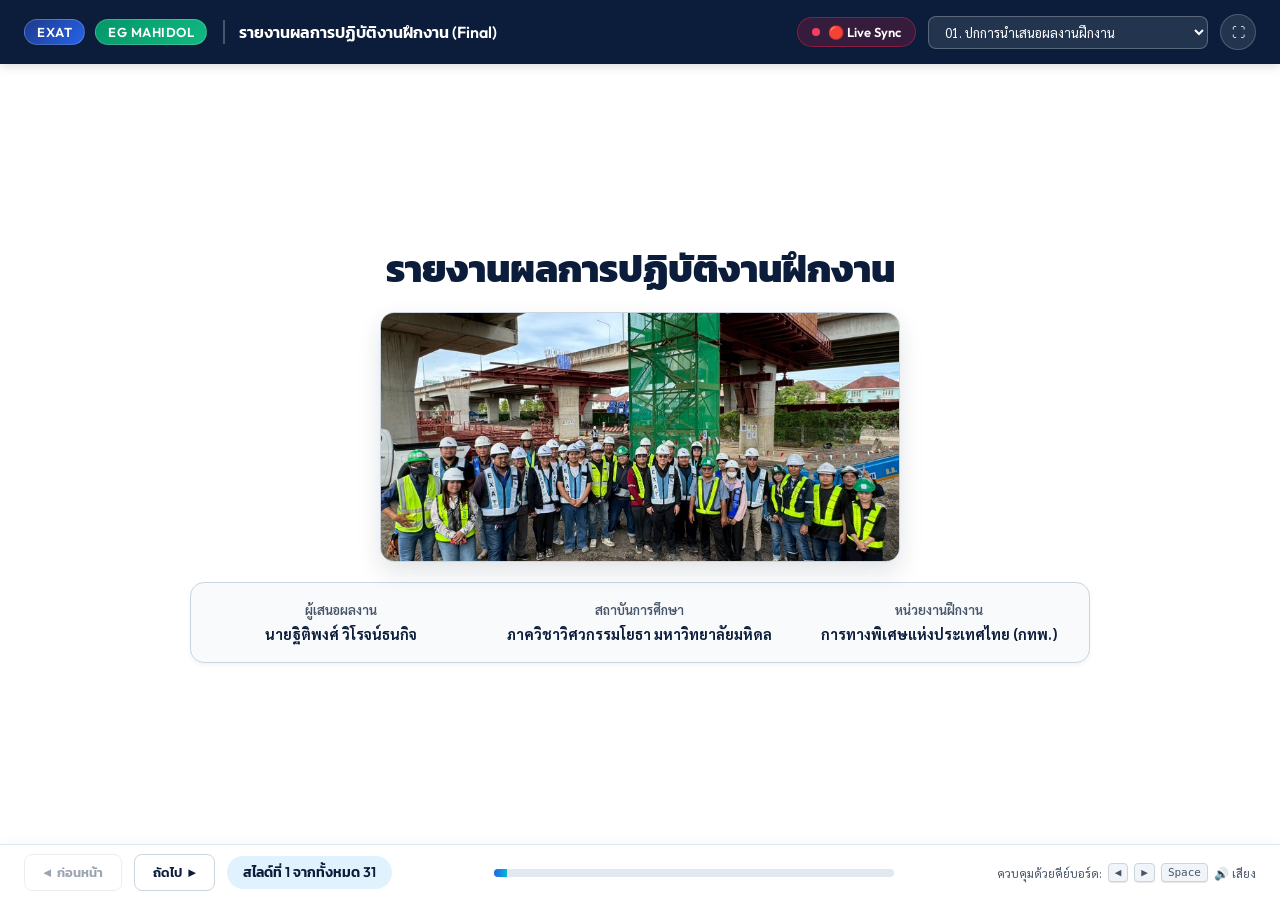
==== index.html @ 040cec6a "Make 10 steps in Slide 6 interactive with modal details and audio feedback" ====
<!DOCTYPE html>
<html lang="th">
<head>
  <meta charset="UTF-8">
  <meta name="viewport" content="width=device-width, initial-scale=1.0">
  <title>Final Presentation - ผลการฝึกงานวิศวกรรมสนาม EXAT & มหาวิทยาลัยมหิดล</title>
  <!-- Google Fonts -->
  <link rel="preconnect" href="https://fonts.googleapis.com">
  <link rel="preconnect" href="https://fonts.gstatic.com" crossorigin>
  <link href="https://fonts.googleapis.com/css2?family=Kanit:wght@300;400;500;600;700&family=Outfit:wght@400;500;600;700;800&family=Sarabun:wght@300;400;500;600;700&display=swap" rel="stylesheet">
  <!-- PeerJS for Real-time Peer-to-Peer Sync -->
  <script src="https://unpkg.com/peerjs@1.5.4/dist/peerjs.min.js"></script>
  <!-- Stylesheet -->
  <link rel="stylesheet" href="style.css">
</head>
<body>
  <div class="app-container">
    <!-- Top Header Bar -->
    <header class="top-header">
      <div class="brand-section">
        <div class="logo-badge-group">
          <span class="brand-badge exat">EXAT</span>
          <span class="brand-badge mahidol">EG MAHIDOL</span>
        </div>
        <h1 class="header-title">รายงานผลการปฏิบัติงานฝึกงาน (Final)</h1>
      </div>
      <div class="header-controls">
        <!-- Live Real-time Sync Button -->
        <button id="live-sync-btn" class="live-btn" title="ควบคุมสไลด์เรียลไทม์ (Live Sync)">
          <span class="pulse-dot"></span> <span id="live-btn-text">🔴 Live Sync</span>
        </button>

        <!-- Table of Contents Dropdown -->
        <select id="toc-select" class="toc-select" title="เลือกสไลด์">
          <option value="0">01. ปกการนำเสนอผลงานฝึกงาน</option>
          <option value="1">02. ข้อมูลส่วนตัวผู้ฝึกงาน & ประวัติการศึกษา</option>
          <option value="2">03. ภาพรวม EXAT & สรุปข้อมูลโครงการ</option>
          <option value="3">04. สารบัญโครงสร้างหมวดหมู่การนำเสนอ (5 ส่วนงาน)</option>
          <option value="4">05. ส่วนที่ 1: งานวิศวกรรมสนามและควบคุมการก่อสร้าง</option>
          <option value="5">06. ขั้นตอนงานเสาเข็มเจาะระบบเปียก 10 ขั้นตอน</option>
          <option value="6">07. เกณฑ์ควบคุม Drilling Slurry & คอนกรีต Grade 30</option>
          <option value="7">08. ผังแบบแปลนขั้นตอนเสาเข็มเจาะระบบเปียก (Wet-Pile Diagram)</option>
          <option value="8">09. การก่อสร้างคานขวางยกระดับ (Crossbeam Construction)</option>
          <option value="9">10. การจัดทำบ้านพักคนงาน (Worker Camp Management)</option>
          <option value="10">11. ขั้นตอนทดสอบรับน้ำหนักเสาเข็ม Static Load Test (Loading Step)</option>
          <option value="11">12. ส่วนที่ 2: งานควบคุมคุณภาพวัสดุวิศวกรรมสนาม</option>
          <option value="12">13. การสุ่มทดสอบแรงดึงเหล็กเส้น ณ มหาวิทยาลัยเทคโนโลยีพระจอมเกล้าพระนครเหนือ</option>
          <option value="13">14. การตรวจเหล็กเส้นตรง Material On Site (MOS งวด 10) DB32 โกดัง 343</option>
          <option value="14">15. การตรวจรับชิ้นงานคาน Precast I-Girder & C-Girder และการเบิกจ่าย 60/40</option>
          <option value="15">16. การตรวจสอบโรงงานและลานผลิตคานสำเร็จรูป ITD Precast Yard</option>
          <option value="16">17. ส่วนที่ 3: งานสิ่งแวดล้อมและความปลอดภัยสนาม</option>
          <option value="17">18. การควบคุมมลพิษอากาศ & งานสแลนดักฝุ่น</option>
          <option value="18">19. งานถนนเข้าพื้นที่ (Access Road) & แผนจัดจราจร</option>
          <option value="19">20. ความปลอดภัยบนพื้นที่สูง & อุปกรณ์ PPE สนาม</option>
          <option value="20">21. การควบคุมมลพิษเสียง & แผงกันเสียง</option>
          <option value="21">22. การตรวจวัดคุณภาพน้ำ & ถังดักตะกอนสนาม</option>
          <option value="22">23. ส่วนที่ 4: งานตรวจสอบเอกสารสัญญาทางวิศวกรรม</option>
          <option value="23">24. ตารางรวมจำนวนและสัดส่วนคาน Girder (Main Line, Ramp 01, 03, ORR, SR1)</option>
          <option value="24">25. วีดิทัศน์และตารางสัญลักษณ์จราจร โครงการพระราม 3 - ดาวคะนอง สัญญา 1</option>
          <option value="25">26. ส่วนที่ 5: ปัญหาหน้างานและการประสานงานวิศวกรรม</option>
          <option value="26">27. การประชุมความก้าวหน้าประจำสัปดาห์ & S-Curve</option>
          <option value="27">28. การตรวจสอบเอกสารเบิกจ่าย & งบประมาณ</option>
          <option value="28">29. เทคโนโลยีอุโมงค์ TBM & ระบบแจ้งเตือนเกาหลีใต้</option>
          <option value="29">30. ทักษะวิศวกรรม ประสบการณ์สนาม & ระบบองค์กร</option>
          <option value="30">31. บทสรุปการปฏิบัติงาน, Q&A และขอขอบพระคุณ</option>
        </select>
        <button id="fullscreen-btn" class="icon-btn" title="เต็มจอ (F)">⛶</button>
      </div>
    </header>

    <!-- Presentation Viewport -->
    <main id="presentation-viewport" class="presentation-viewport">
      <div id="slides-wrapper" class="slides-wrapper">

        <!-- SLIDE 01: Cover -->
        <section class="slide title-slide" data-slide-index="0">
          <div class="cover-center-container">
            <h1 class="cover-main-title">รายงานผลการปฏิบัติงานฝึกงาน</h1>
            
            <div class="cover-photo-card">
              <img src="Photo/LINE_ALBUM_296 safety audit จตุโชติ_260727_3.jpg" alt="Safety Audit จตุโชติ">
            </div>

            <div class="title-meta-grid">
              <div class="meta-item">
                <label>ผู้เสนอผลงาน</label>
                <span>นายฐิติพงศ์ วิโรจน์ธนกิจ</span>
              </div>
              <div class="meta-item">
                <label>สถาบันการศึกษา</label>
                <span>ภาควิชาวิศวกรรมโยธา มหาวิทยาลัยมหิดล</span>
              </div>
              <div class="meta-item">
                <label>หน่วยงานฝึกงาน</label>
                <span>การทางพิเศษแห่งประเทศไทย (กทพ.)</span>
              </div>
            </div>
          </div>
        </section>

        <!-- SLIDE 02: Intern Profile -->
        <section class="slide" data-slide-index="1">
          <div class="slide-header">
            <div class="slide-title-group">
              <span class="category-tag">บทนำ / ประวัติส่วนตัว</span>
              <h2>ข้อมูลส่วนตัวผู้ฝึกงาน & ประวัติการศึกษา</h2>
              <p class="slide-subtitle">ประวัติผู้ปฏิบัติงานฝึกงานและสังกัดหน่วยงานในโครงการก่อสร้างทางพิเศษ</p>
            </div>
            <span class="slide-badge-info">INTERN PROFILE</span>
          </div>
          <div class="slide-content">
            <div class="grid-2" style="align-items: center; flex: 1;">
              <div class="card highlight" style="height: 100%; justify-content: center; padding: 28px;">
                <div class="card-title" style="margin-bottom: 20px; font-size: 20px;">
                  <div class="card-icon">👤</div>
                  <span>ข้อมูลส่วนตัวผู้ฝึกงาน</span>
                </div>
                <ul class="custom-list" style="gap: 16px;">
                  <li style="font-size: 15px;"><strong>ชื่อ-นามสกุล:</strong> นายฐิติพงศ์ วิโรจน์ธนกิจ (Mr. Thitipong Virojthanakit)</li>
                  <li style="font-size: 15px;"><strong>สถานศึกษา:</strong> คณะวิศวกรรมศาสตร์ ภาควิชาวิศวกรรมโยธาและสิ่งแวดล้อม มหาวิทยาลัยมหิดล</li>
                  <li style="font-size: 15px;"><strong>ฝ่ายที่เข้าฝึกงาน:</strong> ฝ่ายวิศวกรรมการก่อสร้าง 2</li>
                  <li style="font-size: 15px;"><strong>ระยะเวลาปฏิบัติงาน:</strong> 2 มิถุนายน - 31 กรกฎาคม 2569</li>
                </ul>
              </div>
              <div class="card" style="padding: 0; overflow: hidden; border-radius: var(--radius-md); box-shadow: var(--shadow-md); height: 100%; min-height: 340px; max-height: 440px;">
                <img src="Photo/LINE_ALBUM_Gun_260727_1.jpg" alt="นายฐิติพงศ์ วิโรจน์ธนกิจ" style="width: 100%; height: 100%; object-fit: cover; object-position: center; display: block;">
              </div>
            </div>
          </div>
        </section>

        <!-- SLIDE 03: EXAT Overview & Project Profile -->
        <section class="slide" data-slide-index="2">
          <div class="slide-header">
            <div class="slide-title-group">
              <span class="category-tag">บทนำ / ข้อมูลโครงการ</span>
              <h2>ภาพรวมหน่วยงาน EXAT & สรุปข้อมูลโครงการ</h2>
              <p class="slide-subtitle">การทางพิเศษแห่งประเทศไทย (EXAT) และรายละเอียด 2 โครงการหลักทางยกระดับ</p>
            </div>
            <span class="slide-badge-info">PROJECT OVERVIEW</span>
          </div>
          <div class="slide-content">
            <div class="grid-2">
              <div class="card">
                <div class="card-title">
                  <div class="card-icon">🛣️</div>
                  <span>โครงการทางพิเศษสายพระราม 3 - ดาวคะนอง - วงแหวนรอบนอกกรุงเทพมหานครด้านตะวันตก สัญญาที่ 1</span>
                </div>
                <div style="height: 135px; width: 100%; border-radius: var(--radius-sm); overflow: hidden; margin-bottom: 12px; border: 1px solid var(--border-light);">
                  <img src="Photo/Project01.jpg" alt="โครงการทางพิเศษสายพระราม 3 - ดาวคะนอง สัญญาที่ 1" style="width: 100%; height: 100%; object-fit: cover; display: block;">
                </div>
                <ul class="custom-list spec-list">
                  <li><strong>ระยะทาง:</strong> 6.4 กิโลเมตร</li>
                  <li><strong>วัตถุประสงค์:</strong> บรรเทาการจราจรติดขัดบนถนนพระราม 2 และสะพานพระราม 9 มุ่งสู่ภาคใต้</li>
                  <li><strong>ขอบเขตงาน:</strong> ทางยกระดับ 6 ช่องจราจร เกาะกลางถนนพระราม 2 (กม.13+000 ถึง รพ.นครธน) พร้อมด่าน 2 จุด (บางขุนเทียน, บางกระดี)</li>
                  <li><strong>มูลค่าสัญญา:</strong> 7,359 ล้านบาท</li>
                  <li><strong>ผู้รับจ้าง:</strong> กิจการร่วมค้า ยูเอ็น-ซีซี (UN-CC Joint Venture)</li>
                  <li><strong>วันลงนามสัญญา:</strong> 11 ตุลาคม 2564</li>
                </ul>
              </div>
              <div class="card">
                <div class="card-title">
                  <div class="card-icon">🌉</div>
                  <span>โครงการทางพิเศษฉลองรัชส่วนต่อขยาย (ช่วงจตุโชติ - ถนนลำลูกกา)</span>
                </div>
                <div style="height: 135px; width: 100%; border-radius: var(--radius-sm); overflow: hidden; margin-bottom: 12px; border: 1px solid var(--border-light);">
                  <img src="Photo/Pic-2-1024x569.jpg" alt="โครงการทางพิเศษฉลองรัชส่วนต่อขยาย" style="width: 100%; height: 100%; object-fit: cover; display: block;">
                </div>
                <ul class="custom-list spec-list">
                  <li><strong>ระยะทาง:</strong> 16.21 กิโลเมตร</li>
                  <li><strong>วัตถุประสงค์:</strong> ลดการจราจรสะสมบนมอเตอร์เวย์ M9 รองรับการขยายตัวย่านลำลูกกาและปทุมธานี</li>
                  <li><strong>ขอบเขตงาน:</strong> ต่อขยายจากด่านจตุโชติ ผ่านถนนหทัยราษฎร์ ถนนนิมิตใหม่ สิ้นสุดที่ถนนลำลูกกา</li>
                  <li><strong>มูลค่าสัญญา:</strong> 18,699.93 ล้านบาท</li>
                  <li><strong>ผู้รับจ้าง:</strong> บมจ. อิตาเลียนไทย ดีเวล๊อปเมนต์ (ITD)</li>
                  <li><strong>วันลงนามสัญญา:</strong> 22 สิงหาคม 2567</li>
                </ul>
              </div>
            </div>
          </div>
        </section>

        <!-- SLIDE 04: Table of Contents -->
        <section class="slide" data-slide-index="3">
          <div class="slide-header">
            <div class="slide-title-group">
              <span class="category-tag">สารบัญ / ภาพรวมการนำเสนอ</span>
              <h2>สารบัญโครงสร้างหมวดหมู่การนำเสนอ (5 ส่วนงาน)</h2>
              <p class="slide-subtitle">สรุป 5 ขอบเขตงานหลักในการปฏิบัติงานฝึกงาน โครงการทางพิเศษ EXAT</p>
            </div>
            <span class="slide-badge-info">TABLE OF CONTENTS</span>
          </div>
          <div class="slide-content">
            <div class="toc-grid-container">
              <div class="toc-card" data-goto-index="4">
                <div class="toc-num-badge">01</div>
                <div class="toc-card-header">
                  <div class="toc-card-icon">🏗️</div>
                  <span class="toc-section-tag">SECTION 01</span>
                </div>
                <h3>ส่วนที่ 1: งานวิศวกรรมสนามและควบคุมการก่อสร้าง</h3>
                <p>เทคนิคงานสนาม, เสาเข็มเจาะระบบเปียก 10 ขั้นตอน, Slurry Test, Koden, Sonic Logging, Tremie Pipe & Load Test</p>
              </div>

              <div class="toc-card" data-goto-index="12">
                <div class="toc-num-badge">02</div>
                <div class="toc-card-header">
                  <div class="toc-card-icon">🧪</div>
                  <span class="toc-section-tag">SECTION 02</span>
                </div>
                <h3>ส่วนที่ 2: งานควบคุมคุณภาพวัสดุวิศวกรรมสนาม</h3>
                <p>การตรวจสอบคุณภาพเหล็กเส้น SD40/SD50, การตรวจรับวัสดุหน้างาน (Material On Site) และการตรวจสอบโรงงานผลิตคาน ITD Yard</p>
              </div>

              <div class="toc-card" data-goto-index="17">
                <div class="toc-num-badge">03</div>
                <div class="toc-card-header">
                  <div class="toc-card-icon">🛡️</div>
                  <span class="toc-section-tag">SECTION 03</span>
                </div>
                <h3>ส่วนที่ 3: งานสิ่งแวดล้อมและความปลอดภัยสนาม</h3>
                <p>การควบคุมมลพิษอากาศ/เสียง, ถนนเข้าพื้นที่ (Access Road), จัดการจราจร, ความปลอดภัยบนพื้นที่สูง, PPE และถังดักตะกอนน้ำ</p>
              </div>

              <div class="toc-card" data-goto-index="23">
                <div class="toc-num-badge">04</div>
                <div class="toc-card-header">
                  <div class="toc-card-icon">📋</div>
                  <span class="toc-section-tag">SECTION 04</span>
                </div>
                <h3>ส่วนที่ 4: งานตรวจสอบเอกสารสัญญาทางวิศวกรรม</h3>
                <p>การคิดราคาเบิกจ่ายค่างวดคาน Girder (IPC), การตรวจสอบ Shop Drawings และแบบก่อสร้างสัญญาณจราจร</p>
              </div>

              <div class="toc-card" data-goto-index="26">
                <div class="toc-num-badge">05</div>
                <div class="toc-card-header">
                  <div class="toc-card-icon">🤝</div>
                  <span class="toc-section-tag">SECTION 05</span>
                </div>
                <h3>ส่วนที่ 5: ปัญหาหน้างานและการประสานงานวิศวกรรม</h3>
                <p>การประชุมความก้าวหน้า (S-Curve), ตรวจสอบเอกสารงบประมาณ, เทคโนโลยีอุโมงค์ TBM และบทสรุปทักษะการฝึกงาน</p>
              </div>
            </div>
          </div>
        </section>

        <!-- SLIDE 05: Section 1 Divider -->
        <section class="slide section-divider" data-slide-index="4">
          <div class="section-divider-content">
            <span class="section-num-badge">SECTION 01</span>
            <h2 class="section-divider-title">ส่วนที่ 1: งานวิศวกรรมสนามและควบคุมการก่อสร้าง</h2>
            <p class="section-divider-desc">การศึกษาเทคนิคงานสนาม ขั้นตอนการเจาะเสาเข็มระบบเปียก การทดสอบความสมบูรณ์ และการเทคอนกรีตใต้น้ำ</p>
          </div>
        </section>


        <!-- SLIDE 06: 10-Step Wet Process Bored Pile Workflow -->
        <section class="slide" data-slide-index="5">
          <div class="slide-header">
            <div class="slide-title-group">
              <span class="category-tag">ส่วนที่ 1: งานวิศวกรรมสนาม</span>
              <h2>ขั้นตอนงานเสาเข็มเจาะระบบเปียก 10 ขั้นตอน (Bored Pile Workflow)</h2>
              <p class="slide-subtitle">ลำดับขั้นตอนการปฏิบัติงานสนามจริงตามมาตรฐานวิศวกรรม EXAT</p>
            </div>
            <span class="slide-badge-info">BORED PILE WORKFLOW</span>
          </div>
          <div class="slide-content">
            <div class="workflow-grid">
              <div class="step-card" data-step-index="1">
                <div class="step-card-header">
                  <div class="step-num">1</div>
                  <span class="step-click-hint">🔍 รายละเอียด</span>
                </div>
                <div class="step-title">วางพิกัดตำแหน่ง</div>
                <div class="step-desc">กำหนดจุดศูนย์กลางเสาเข็มด้วย Total Station และตอกหมุด Offset 4 ทิศ</div>
              </div>
              <div class="step-card" data-step-index="2">
                <div class="step-card-header">
                  <div class="step-num">2</div>
                  <span class="step-click-hint">🔍 รายละเอียด</span>
                </div>
                <div class="step-title">กดท่อ Casing</div>
                <div class="step-desc">กดท่อเหล็กชั่วคราว (Temporary Casing) ความยาว 12-15 ม. ป้องกันดินพัง</div>
              </div>
              <div class="step-card" data-step-index="3">
                <div class="step-card-header">
                  <div class="step-num">3</div>
                  <span class="step-click-hint">🔍 รายละเอียด</span>
                </div>
                <div class="step-title">ขุดเจาะหลุม</div>
                <div class="step-desc">ใช้หัวเจาะ Auger ขุดดินชั้นบน และ Bucket ขุดดินชั้นลึกถึงระดับออกแบบ</div>
              </div>
              <div class="step-card" data-step-index="4">
                <div class="step-card-header">
                  <div class="step-num">4</div>
                  <span class="step-click-hint">🔍 รายละเอียด</span>
                </div>
                <div class="step-title">เติม Drilling Slurry</div>
                <div class="step-desc">เติมสารพยุงหลุมเจาะรักษาแรงดันน้ำและเสถียรภาพผนังหลุม</div>
              </div>
              <div class="step-card" data-step-index="5">
                <div class="step-card-header">
                  <div class="step-num">5</div>
                  <span class="step-click-hint">🔍 รายละเอียด</span>
                </div>
                <div class="step-title">ทำความสะอาดก้นหลุม</div>
                <div class="step-desc">ใช้ Cleaning Bucket และหมุนเวียนสาร Slurry ลดปริมาณทรายปนเปื้อน</div>
              </div>
              <div class="step-card" data-step-index="6">
                <div class="step-card-header">
                  <div class="step-num">6</div>
                  <span class="step-click-hint">🔍 รายละเอียด</span>
                </div>
                <div class="step-title">ทดสอบ Koden Test</div>
                <div class="step-desc">ตรวจวัดความดิ่ง รูปทรง และความสมบูรณ์ของผนังหลุมเจาะด้วยคลื่นเสียง</div>
              </div>
              <div class="step-card" data-step-index="7">
                <div class="step-card-header">
                  <div class="step-num">7</div>
                  <span class="step-click-hint">🔍 รายละเอียด</span>
                </div>
                <div class="step-title">หย่อนกรงเหล็กเสริม</div>
                <div class="step-desc">ติดตั้งกรงเหล็ก (Rebar Cage) พร้อมท่อ Sonic Logging และลูกปูนรองระยะ</div>
              </div>
              <div class="step-card" data-step-index="8">
                <div class="step-card-header">
                  <div class="step-num">8</div>
                  <span class="step-click-hint">🔍 รายละเอียด</span>
                </div>
                <div class="step-title">ติดตั้งท่อ Tremie</div>
                <div class="step-desc">ต่อท่อ Tremie Pipe เหล็กท่อนละ 1-3 ม. ลงถึงก้นหลุมเจาะ</div>
              </div>
              <div class="step-card" data-step-index="9">
                <div class="step-card-header">
                  <div class="step-num">9</div>
                  <span class="step-click-hint">🔍 รายละเอียด</span>
                </div>
                <div class="step-title">เทคอนกรีตใต้น้ำ</div>
                <div class="step-desc">เทคอนกรีต Grade 30 Slump 18-23 ซม. ควบคุมปลายท่อจมในเนื้อปูน >= 2.0 ม.</div>
              </div>
              <div class="step-card" data-step-index="10">
                <div class="step-card-header">
                  <div class="step-num">10</div>
                  <span class="step-click-hint">🔍 รายละเอียด</span>
                </div>
                <div class="step-title">ถอนท่อ Casing</div>
                <div class="step-desc">ถอน Casing ออกขณะปูนยังไม่เซ็ตตัว และเติมทราย/ดินกลบหลังหัวเข็ม</div>
              </div>
            </div>
            <div class="info-callout">
              📌 <strong>ระยะเวลามาตรฐาน EXAT:</strong> ขั้นตอนการทำความสะอาดก้นหลุม + ติดตั้งเหล็กเสริม ต้องดำเนินการให้เสร็จสิ้นภายใน <strong>&le; 24 ชั่วโมง</strong> ก่อนเริ่มการเทคอนกรีต
            </div>
          </div>
        </section>

        <!-- SLIDE 07: Drilling Slurry & Grade 30 Concrete Spec -->
        <section class="slide" data-slide-index="6">
          <div class="slide-header">
            <div class="slide-title-group">
              <span class="category-tag">ส่วนที่ 1: งานวิศวกรรมสนาม</span>
              <h2>เกณฑ์ควบคุมคุณภาพสารพยุงหลุมเจาะ & คอนกรีต Grade 30</h2>
              <p class="slide-subtitle">ข้อกำหนดทางวิศวกรรมสนามตามมาตรฐาน EXAT สำหรับเสาเข็มเจาะระบบเปียก</p>
            </div>
            <span class="slide-badge-info">QUALITY CONTROL CRITERIA</span>
          </div>
          <div class="slide-content">
            <div class="grid-2">
              <div class="card">
                <div class="card-title">🧪 1. ข้อกำหนดสารพยุงหลุมเจาะ (Drilling Slurry)</div>
                <table class="custom-table">
                  <thead>
                    <tr>
                      <th>รายการทดสอบ</th>
                      <th>เกณฑ์ควบคุม EXAT</th>
                      <th>เครื่องมือทดสอบมาตรฐาน</th>
                    </tr>
                  </thead>
                  <tbody>
                    <tr>
                      <td><strong>ความหนาแน่น (Density)</strong></td>
                      <td>&lt; 1.02 g/ml</td>
                      <td>Mud Balance (ASTM D4380)</td>
                    </tr>
                    <tr>
                      <td><strong>ความหนืด (Viscosity)</strong></td>
                      <td>45 - 90 วินาที</td>
                      <td>Marsh Funnel (API-RP13B-S2)</td>
                    </tr>
                    <tr>
                      <td><strong>ปริมาณทราย (Sand Content)</strong></td>
                      <td>&le; 1%</td>
                      <td>Sand Screen (ASTM D4381)</td>
                    </tr>
                    <tr>
                      <td><strong>ค่าความเป็นกรด-ด่าง (pH)</strong></td>
                      <td>8 - 12</td>
                      <td>pH Paper / Meter (ASTM D4972)</td>
                    </tr>
                  </tbody>
                </table>
                <div class="warning-callout">
                  ⚠️ <strong>ข้อห้ามเด็ดขาด:</strong> หากค่า pH ของสารพยุงหลุมเจาะ <strong>&lt; 8 เด็ดขาด</strong> ห้ามใช้อนุญาตให้เทคอนกรีตโดยเด็ดขาด เนื่องจากจะทำให้สารตกตะกอนและหลุมพังทลาย
                </div>
              </div>

              <div class="card">
                <div class="card-title">🧱 2. ข้อกำหนดคอนกรีตเสาเข็มเจาะ (RC. Pile Concrete)</div>
                <table class="custom-table">
                  <thead>
                    <tr>
                      <th>รายการวิศวกรรม</th>
                      <th>เกณฑ์ข้อกำหนดสนาม</th>
                      <th>อ้างอิงมาตรฐาน</th>
                    </tr>
                  </thead>
                  <tbody>
                    <tr>
                      <td><strong>กำลังอัดออกแบบ (Strength)</strong></td>
                      <td>Grade 30 (Cylinder 28 วัน &ge; 30 MPa / 300 ksc)</td>
                      <td>ASTM C39</td>
                    </tr>
                    <tr>
                      <td><strong>ค่ายุบตัว (Slump Test)</strong></td>
                      <td>18 - 23 ซม.</td>
                      <td>AASHTO T 119</td>
                    </tr>
                    <tr>
                      <td><strong>ระยะเวลาเริ่มแข็งตัว</strong></td>
                      <td>&ge; 4 ชั่วโมง (Setting Time)</td>
                      <td>ASTM C494 Type D</td>
                    </tr>
                    <tr>
                      <td><strong>การเก็บตัวอย่างปูน</strong></td>
                      <td>9 แท่ง/ต้น (ทรงกระบอก 15x30 ซม. 3 ชุด ชุดละ 3 แท่ง)</td>
                      <td>EXAT Spec Section 501</td>
                    </tr>
                  </tbody>
                </table>
              </div>
            </div>
          </div>
        </section>

        <!-- SLIDE 08: Wet Process Bored Pile Diagram -->
        <section class="slide" data-slide-index="7">
          <div class="slide-header">
            <div class="slide-title-group">
              <span class="category-tag">ส่วนที่ 1: งานวิศวกรรมสนาม</span>
              <h2>ผังแบบแปลนและขั้นตอนงานเสาเข็มเจาะระบบเปียก (Wet Process Bored Pile Diagram)</h2>
              <p class="slide-subtitle">ผังแบบแปลนมาตรฐานทางวิศวกรรมและขั้นตอนปฏิบัติงานเสาเข็มเจาะระบบเปียกสนาม (อ้างอิงเอกสาร Wet-Pile.pdf)</p>
            </div>
            <span class="slide-badge-info">WET PILE DIAGRAM</span>
          </div>
          <div class="slide-content">
            <div class="grid-60-40">
              <div class="card" style="padding: 12px; display: flex; flex-direction: column; align-items: center; justify-content: center;">
                <div style="width: 100%; height: 380px; border-radius: var(--radius-sm); overflow: hidden; border: 1px solid var(--border-light); background: #ffffff;">
                  <img src="Photo/Wet-Pile_diagram.jpg" alt="ผังแบบแปลนเสาเข็มเจาะระบบเปียก Wet-Pile Diagram" style="width: 100%; height: 100%; object-fit: contain; display: block;">
                </div>
                <span style="font-size: 12px; color: var(--text-muted); margin-top: 8px;">📷 ผังแปลนขั้นตอนงานเสาเข็มเจาะระบบเปียก (ถอดความจากไฟล์ Wet-Pile.pdf)</span>
              </div>

              <div class="card">
                <div class="card-title">📋 สรุปขั้นตอนจากแบบแปลน Wet-Pile</div>
                <ul class="custom-list spec-list">
                  <li><strong>1. งานเตรียมพื้นที่ & Casing:</strong> กำหนดพิกัดเสาเข็ม และลงปลอกเหล็กชั่วคราว (Temporary Casing) ป้องกันปากหลุมพัง</li>
                  <li><strong>2. การเจาะ & เติม Slurry:</strong> ขุดเจาะหลุมด้วยหัวเจาะ พร้อมเติมสารพยุงหลุมเจาะ (Bentonite Slurry) ควบคุมความหนาแน่นและค่า pH</li>
                  <li><strong>3. การลงโครงเหล็ก & ท่อ Sonic:</strong> หย่อนกรงเหล็กเสริม (Rebar Cage) ติดตั้งท่อ Sonic Logging และลูกปูนหนุน (Spacer Block)</li>
                  <li><strong>4. การเทคอนกรีตระบบ Tremie:</strong> สอดท่อเหล็ก Tremie ลงก้นหลุม เทคอนกรีตสดไล่ Slurry ขึ้นปากหลุม คุมระยะจมท่อ 3.0-5.0 ม.</li>
                </ul>
              </div>
            </div>
          </div>
        </section>

        <!-- SLIDE 09: Crossbeam Construction -->
        <section class="slide" data-slide-index="8">
          <div class="slide-header">
            <div class="slide-title-group">
              <span class="category-tag">ส่วนที่ 1: งานวิศวกรรมสนาม</span>
              <h2>การก่อสร้างคานขวางยกระดับ (Crossbeam Construction)</h2>
              <p class="slide-subtitle">ขั้นตอนการจัดตั้งนั่งร้านค้ำยัน การผูกเหล็กเสริม ติดตั้งท่ออัดแรง และการเทคอนกรีตคานขวางสนาม</p>
            </div>
            <span class="slide-badge-info">CROSSBEAM WORK</span>
          </div>
          <div class="slide-content">
            <div class="grid-3">
              <div class="card">
                <div class="card-title">
                  <div class="card-icon">🏗️</div>
                  <span>1. การติดตั้งนั่งร้านค้ำยัน & แบบหล่อ</span>
                </div>
                <div style="height: 150px; width: 100%; border-radius: var(--radius-sm); overflow: hidden; margin-bottom: 12px; border: 1px solid var(--border-light);">
                  <img src="Photo/LINE_ALBUM_1572569 BE_260727_1.jpg" alt="การตั้งนั่งร้านค้ำยันและแบบหล่อคานขวาง" style="width: 100%; height: 100%; object-fit: cover; display: block;">
                </div>
                <ul class="custom-list">
                  <li><strong>ระบบค้ำยัน:</strong> ติดตั้งนั่งร้านรับน้ำหนัก (Heavy Duty Shoring) รับน้ำหนักโครงสร้าง</li>
                  <li><strong>ประกอบแบบ:</strong> ติดตั้งท้องแบบและข้างแบบคานขวาง (Crossbeam Formwork)</li>
                  <li><strong>ตรวจสอบระดับ:</strong> ตรวจสอบพิกัดความสูงและระดับท้องคานก่อนการผูกเหล็ก</li>
                </ul>
              </div>

              <div class="card">
                <div class="card-title">
                  <div class="card-icon">⛓️</div>
                  <span>2. งานผูกเหล็กเสริม & ท่ออัดแรง</span>
                </div>
                <div style="height: 150px; width: 100%; border-radius: var(--radius-sm); overflow: hidden; margin-bottom: 12px; border: 1px solid var(--border-light);">
                  <img src="Photo/LINE_ALBUM_1572569 BE_260727_2.jpg" alt="งานผูกเหล็กเสริมและท่ออัดแรงคานขวาง" style="width: 100%; height: 100%; object-fit: cover; display: block;">
                </div>
                <ul class="custom-list">
                  <li><strong>เหล็กเสริมหลัก:</strong> ผูกเหล็กแกนหลักและเหล็กปลอกตามระยะการออกแบบ</li>
                  <li><strong>ท่อลวดอัดแรง:</strong> วางท่อร้อยสลิงอัดแรง (Post-Tensioning Ducts) ตามแนว Profile</li>
                  <li><strong>ตรวจรับโครงเหล็ก:</strong> ตรวจสอบ ระยะรองลูกปูน (Spacing) และคราบสนิมก่อนเทปูน</li>
                </ul>
              </div>

              <div class="card">
                <div class="card-title">
                  <div class="card-icon">🧱</div>
                  <span>3. การเทคอนกรีต & งานอัดแรง</span>
                </div>
                <div style="height: 150px; width: 100%; border-radius: var(--radius-sm); overflow: hidden; margin-bottom: 12px; border: 1px solid var(--border-light);">
                  <img src="Photo/LINE_ALBUM_1572569 BE_260727_3.jpg" alt="การเทคอนกรีตและการดึงลวดอัดแรงคานขวาง" style="width: 100%; height: 100%; object-fit: cover; display: block;">
                </div>
                <ul class="custom-list">
                  <li><strong>เทคอนกรีต:</strong> เทคอนกรีตโครงสร้างคานขวาง พร้อมเขย่าเข็มจี้ (Vibrator) อย่างทั่วถึง</li>
                  <li><strong>การบ่มปูน:</strong> บ่มคอนกรีตจนได้กำลังอัดออกแบบตามข้อกำหนดสัญญา</li>
                  <li><strong>ดึงสลิงอัดแรง:</strong> ดึงลวดสลิงอัดแรง (Post-Tensioning) และอัดน้ำปูนเกร้าท์ปิดท่อ</li>
                </ul>
              </div>
            </div>
          </div>
        </section>

        <!-- SLIDE 10: Worker Camp Management -->
        <section class="slide" data-slide-index="9">
          <div class="slide-header">
            <div class="slide-title-group">
              <span class="category-tag">ส่วนที่ 1: งานวิศวกรรมสนาม / สวัสดิการสนาม</span>
              <h2>การจัดทำและบริหารจัดการบ้านพักคนงาน (Worker Camp Management)</h2>
              <p class="slide-subtitle">การวางผังพื้นที่บ้านพัก สุขาภิบาล สิ่งแวดล้อม และความปลอดภัยของแรงงานในเขตก่อสร้าง</p>
            </div>
            <span class="slide-badge-info">WORKER CAMP</span>
          </div>
          <div class="slide-content">
            <div class="grid-3">
              <div class="card">
                <div class="card-title">
                  <div class="card-icon">🏠</div>
                  <span>1. การวางผังและสร้างอาคารพักอาศัย</span>
                </div>
                <div style="height: 150px; width: 100%; border-radius: var(--radius-sm); overflow: hidden; margin-bottom: 12px; border: 1px solid var(--border-light);">
                  <img src="Photo/LINE_ALBUM_จตุโชติตอน3-120626_260727_1.jpg" alt="การวางผังและจัดทำแคมป์พักคนงาน" style="width: 100%; height: 100%; object-fit: cover; display: block;">
                </div>
                <ul class="custom-list">
                  <li><strong>การจัดสรรพื้นที่:</strong> วางผังแคมป์คนงานแยกพื้นที่พักอาศัย พื้นที่ส่วนกลาง และคลังเก็บวัสดุอย่างเป็นระเบียบ</li>
                  <li><strong>โครงสร้างอาคาร:</strong> ก่อสร้างเรือนนอนชั่วคราวที่มีความมั่นคง ป้องกันแดด-ฝน และถ่ายเทอากาศได้ดี</li>
                  <li><strong>รั้วกั้นอาณาเขต:</strong> กั้นรั้วล้อมรอบพื้นที่แคมป์พักคนงานเพื่อระบบความปลอดภัยและการควบคุมเข้า-ออก</li>
                </ul>
              </div>

              <div class="card">
                <div class="card-title">
                  <div class="card-icon">🚰</div>
                  <span>2. ระบบสาธารณูปโภค & สุขาภิบาล</span>
                </div>
                <div style="height: 150px; width: 100%; border-radius: var(--radius-sm); overflow: hidden; margin-bottom: 12px; border: 1px solid var(--border-light);">
                  <img src="Photo/LINE_ALBUM_จตุโชติตอน3-120626_260727_2.jpg" alt="ระบบสุขาภิบาลและสาธารณูปโภคแคมป์คนงาน" style="width: 100%; height: 100%; object-fit: cover; display: block;">
                </div>
                <ul class="custom-list">
                  <li><strong>น้ำ-ไฟมาตรฐาน:</strong> ติดตั้งระบบจ่ายน้ำประปาและระบบไฟฟ้าส่องสว่างชั่วคราวอย่างปลอดภัย</li>
                  <li><strong>ห้องน้ำ-สุขา:</strong> จัดเตรียมห้องน้ำห้องสวมสะอาดจำนวนเพียงพอตามเกณฑ์มาตรฐานกฎหมายแรงงาน</li>
                  <li><strong>ระบบบำบัดน้ำเสีย:</strong> ติดตั้งถังแซทส์ (SATS Tank) บำบัดน้ำเสียก่อนปล่อยระบายสู่ภายนอก</li>
                </ul>
              </div>

              <div class="card">
                <div class="card-title">
                  <div class="card-icon">🪰</div>
                  <span>3. สิ่งแวดล้อม & สุขอานามัยชุมชน</span>
                </div>
                <div style="height: 150px; width: 100%; border-radius: var(--radius-sm); overflow: hidden; margin-bottom: 12px; border: 1px solid var(--border-light);">
                  <img src="Photo/LINE_ALBUM_22072569_260727_4.jpg" alt="งานจัดการสิ่งแวดล้อมและความปลอดภัยในบ้านพัก" style="width: 100%; height: 100%; object-fit: cover; display: block;">
                </div>
                <ul class="custom-list">
                  <li><strong>การจัดการขยะ:</strong> จัดตั้งจุดคัดแยกขยะมูลฝอย มีฝาปิดมิดชิด ป้องกันสัตว์พาหะนำโรค</li>
                  <li><strong>ความปลอดภัย:</strong> ติดตั้งอุปกรณ์ดับเพลิง ป้ายแจ้งเตือนความปลอดภัย และไฟส่องสว่างตอนกลางคืน</li>
                  <li><strong>ตรวจสุขอนามัย:</strong> รณรงค์ความสะอาด ป้องกันโรคติดต่อ และตรวจตราสุขอนามัยสม่ำเสมอ</li>
                </ul>
              </div>
            </div>
          </div>
        </section>

        <!-- SLIDE 11: Static Load Test (Loading Step) -->
        <section class="slide" data-slide-index="10">
          <div class="slide-header">
            <div class="slide-title-group">
              <span class="category-tag">ส่วนที่ 1: งานวิศวกรรมสนาม</span>
              <h2>ขั้นตอนการทดสอบรับน้ำหนักเสาเข็ม (Static Load Test - Loading Step)</h2>
              <p class="slide-subtitle">ข้อกำหนดขั้นตอนการเพิ่ม-ลดน้ำหนักบรรทุก เกณฑ์การคงน้ำหนัก และการบันทึกค่าการทรุดตัว (อ้างอิงเอกสาร Loading Step โครงการฉลองรัช)</p>
            </div>
            <span class="slide-badge-info">STATIC LOAD TEST</span>
          </div>
          <div class="slide-content">
            <div class="grid-60-40">
              <div class="card" style="padding: 12px; display: flex; flex-direction: column; align-items: center; justify-content: center;">
                <div style="width: 100%; height: 380px; border-radius: var(--radius-sm); overflow: hidden; border: 1px solid var(--border-light); background: #ffffff;">
                  <img src="Photo/Loading_step_diagram.jpg" alt="ตารางขั้นตอน Loading Step Static Load Test" style="width: 100%; height: 100%; object-fit: contain; display: block;">
                </div>
                <span style="font-size: 12px; color: var(--text-muted); margin-top: 8px;">📷 ตาราง Loading Step อ้างอิงเอกสารทดสอบทางวิชาการ (STS Corporation Co., Ltd.)</span>
              </div>

              <div class="card">
                <div class="card-title">📊 ข้อกำหนดวิศวกรรมการทดสอบ (Loading Step Spec)</div>
                <ul class="custom-list spec-list">
                  <li><strong>เสาเข็มทดสอบสนาม:</strong> Main Line (ML) STA.6+643.949 (BH-08) เสาเข็มเจาะ $\varnothing$ 1,500 มม.</li>
                  <li><strong>กำลังแบกทานออกแบบ (Design Load):</strong> <strong>850 ตัน</strong> | น้ำหนักทดสอบสูงสุด (300%): <strong>2,550 ตัน</strong></li>
                  <li><strong>ขั้นตอนเพิ่มน้ำหนัก (3 Cycles Schedule):</strong>
                    <ul style="padding-left: 16px; font-size: 12px; margin-top: 4px;">
                      <li><strong>Cycle I (100%):</strong> 25% &rarr; 50% &rarr; 75% &rarr; 100% (850 ตัน, Hold 24 ชม.)</li>
                      <li><strong>Cycle II (200%):</strong> 125% &rarr; 150% &rarr; 175% &rarr; 200% (1,700 ตัน)</li>
                      <li><strong>Cycle III (300%):</strong> 225% &rarr; 250% &rarr; 275% &rarr; 300% (2,550 ตัน Max Load)</li>
                    </ul>
                  </li>
                  <li><strong>เครื่องมือวัดทรุดตัว:</strong> แม่แรงไฮดรอลิก Cylinder No. 87930 ร่วมกับ Dial Gauge 4 จุด (ละเอียด 0.01 มม.)</li>
                </ul>
              </div>
            </div>
          </div>
        </section>

        <!-- SLIDE 12: Section 2 Divider -->
        <section class="slide section-divider" data-slide-index="11">
          <div class="section-divider-content">
            <span class="section-num-badge">SECTION 02</span>
            <h2 class="section-divider-title">ส่วนที่ 2: งานควบคุมคุณภาพวัสดุวิศวกรรมสนาม</h2>
            <p class="section-divider-desc">การตรวจสอบคุณภาพเหล็กเสริม SD40/SD50, วัสดุหน้างาน (Material On Site) และการตรวจรับคาน Precast I-Girder</p>
          </div>
        </section>

        <!-- SLIDE 13: Rebar Inspection SD40/SD50 (KMUTNB Tensile Test) -->
        <section class="slide" data-slide-index="12">
          <div class="slide-header">
            <div class="slide-title-group">
              <span class="category-tag">ส่วนที่ 2: งานควบคุมคุณภาพวัสดุ</span>
              <h2>การสุ่มทดสอบแรงดึงเหล็กเส้นเสริม ณ มหาวิทยาลัยเทคโนโลยีพระจอมเกล้าพระนครเหนือ</h2>
              <p class="slide-subtitle">การตรวจสอบจำนวนสุ่มและทดสอบกำลังดึงเหล็กเส้น โครงการสายพระราม 3 - ดาวคะนอง สัญญา 1 (อ้างอิง Daily Report 8 มิ.ย. 69)</p>
            </div>
            <span class="slide-badge-info">REBAR TENSILE TEST</span>
          </div>
          <div class="slide-content">
            <div class="grid-60-40">
              <div class="card" style="padding: 12px; display: flex; flex-direction: column; align-items: center; justify-content: center;">
                <div style="display: grid; grid-template-columns: 1fr 1fr; gap: 10px; width: 100%; height: 260px;">
                  <div style="border-radius: var(--radius-sm); overflow: hidden; border: 1px solid var(--border-light); height: 100%;">
                    <img src="Photo/LINE_ALBUM_ตรวจสอบเหล็ก_260727_1.jpg" alt="การสุ่มตรวจนับจำนวนเหล็กตัวอย่าง" style="width: 100%; height: 100%; object-fit: cover; display: block;">
                  </div>
                  <div style="border-radius: var(--radius-sm); overflow: hidden; border: 1px solid var(--border-light); height: 100%;">
                    <img src="Photo/LINE_ALBUM_ตรวจสอบเหล็ก_260727_2.jpg" alt="การทดสอบแรงดึงเหล็กเส้น ณ ห้องแล็บ มจพ." style="width: 100%; height: 100%; object-fit: cover; display: block;">
                  </div>
                </div>
                <span style="font-size: 12px; color: var(--text-muted); margin-top: 10px;">📷 ภาพการตรวจนับจำนวนและสุ่มทดสอบแรงดึงเหล็กเสริม ณ มหาวิทยาลัยเทคโนโลยีพระจอมเกล้าพระนครเหนือ (มจพ.)</span>
              </div>

              <div class="card">
                <div class="card-title">🔬 ผลการทดสอบกำลังดึงเหล็กเส้น (KMUTNB Lab Report)</div>
                <p style="font-size: 12px; color: var(--text-muted); margin-bottom: 8px;">
                  <strong>สถานที่ทดสอบ:</strong> มหาวิทยาลัยเทคโนโลยีพระจอมเกล้าพระนครเหนือ | <strong>ผู้จัดส่ง:</strong> บจก. ซีวิล คอนสตรัคชั่น เซอร์วิส แอนด์ โปรดักส์
                </p>
                <table class="custom-table" style="font-size: 12px;">
                  <thead>
                    <tr>
                      <th>ชนิดเหล็ก (Type)</th>
                      <th>ชั้นคุณภาพ</th>
                      <th>จำนวนท่อน</th>
                      <th>ผลทดสอบ</th>
                    </tr>
                  </thead>
                  <tbody>
                    <tr><td><strong>RB 6 / RB 9</strong></td><td>SR 24</td><td>3 / 6 ท่อน</td><td><span style="color: var(--emerald-accent); font-weight: bold;">ถูกต้อง 100%</span></td></tr>
                    <tr><td><strong>DB 12 / DB 16</strong></td><td>SD 40</td><td>48 / 41 ท่อน</td><td><span style="color: var(--emerald-accent); font-weight: bold;">ถูกต้อง 100%</span></td></tr>
                    <tr><td><strong>DB 20 / DB 25</strong></td><td>SD 40</td><td>36 / 45 ท่อน</td><td><span style="color: var(--emerald-accent); font-weight: bold;">ถูกต้อง 100%</span></td></tr>
                    <tr><td><strong>DB 28 / DB 35</strong></td><td>SD 40 / SD 50</td><td>10 / 60 ท่อน</td><td><span style="color: var(--emerald-accent); font-weight: bold;">ถูกต้อง 100%</span></td></tr>
                  </tbody>
                </table>
              </div>
            </div>
          </div>
        </section>

        <!-- SLIDE 14: Material On Site Inspection (Daily Report 19 มิ.ย. 69) -->
        <section class="slide" data-slide-index="13">
          <div class="slide-header">
            <div class="slide-title-group">
              <span class="category-tag">ส่วนที่ 2: งานควบคุมคุณภาพวัสดุ</span>
              <h2>การตรวจสอบปริมาณและการเบิกจ่ายค่าเหล็กเส้นตรง Material On Site (MOS งวด 10)</h2>
              <p class="slide-subtitle">การสุ่มตรวจนับเหล็กข้ออ้อย DB32 ณ โกดัง 343 โรงงาน ITD สมุทรปราการ (อ้างอิง Daily Report 19 มิ.ย. 69)</p>
            </div>
            <span class="slide-badge-info">MATERIAL ON SITE (MOS)</span>
          </div>
          <div class="slide-content">
            <div class="grid-60-40">
              <div class="card" style="padding: 12px; display: flex; flex-direction: column; align-items: center; justify-content: center;">
                <div style="display: grid; grid-template-columns: 1fr 1fr; gap: 8px; width: 100%; height: 270px;">
                  <div style="border-radius: var(--radius-sm); overflow: hidden; border: 1px solid var(--border-light); height: 100%;">
                    <img src="Photo/LINE_ALBUM_1906 โรงเหล็ก_260727_4.jpg" alt="การตรวจสอบโกดังจัดเก็บเหล็กเส้น" style="width: 100%; height: 100%; object-fit: cover; display: block;">
                  </div>
                  <div style="border-radius: var(--radius-sm); overflow: hidden; border: 1px solid var(--border-light); height: 100%;">
                    <img src="Photo/LINE_ALBUM_1906 โรงเหล็ก_260727_3.jpg" alt="การสุ่มตรวจนับจำนวนเหล็กเส้นตรง DB32" style="width: 100%; height: 100%; object-fit: cover; display: block;">
                  </div>
                  <div style="border-radius: var(--radius-sm); overflow: hidden; border: 1px solid var(--border-light); height: 100%;">
                    <img src="Photo/LINE_ALBUM_1906 โรงเหล็ก_260727_2.jpg" alt="การตรวจสอบผังจัดเก็บและแท็กสินค้า" style="width: 100%; height: 100%; object-fit: cover; display: block;">
                  </div>
                  <div style="border-radius: var(--radius-sm); overflow: hidden; border: 1px solid var(--border-light); height: 100%;">
                    <img src="Photo/LINE_ALBUM_1906 โรงเหล็ก_260727_1.jpg" alt="การตรวจสอบ Mill Certificate และเอกสารรับรอง" style="width: 100%; height: 100%; object-fit: cover; display: block;">
                  </div>
                </div>
                <span style="font-size: 11px; color: var(--text-muted); margin-top: 8px;">📷 ภาพการสุ่มตรวจปริมาณ การจัดเก็บ และ Mill Certificate เหล็กเส้นตรง DB32 ณ โกดัง 343 ITD</span>
              </div>

              <div class="card">
                <div class="card-title">📦 สรุปปริมาณเหล็กเส้น MOS & ยอดอนุมัติเบิกจ่าย</div>
                <p style="font-size: 11px; color: var(--text-muted); margin-bottom: 6px;">
                  <strong>สถานที่:</strong> โกดัง 343 ITD สมุทรปราการ (สยามสตีลซินดิเคท) | <strong>โครงการ:</strong> ฉลองรัช ตอน 3 (Section 4)
                </p>
                <ul class="custom-list spec-list" style="font-size: 12px;">
                  <li><strong>รายการตรวจรับ (Section 4):</strong> เหล็กเส้นข้ออ้อย <strong>DB32 x 12.00 เมตร</strong> จำนวน <strong>13,350 เส้น</strong> (น้ำหนักรวม <strong>1,011.34 ตัน</strong>)</li>
                  <li><strong>มูลค่ารวมวัสดุทั้งหมด:</strong> <strong>31,026,666.11 บาท</strong> (อัตรา 30,678.69 บาท/เมตริกตัน)</li>
                  <li><strong>ยอดอนุมัติเบิกจ่าย MOS (60%):</strong>
                    <ul style="padding-left: 14px; font-size: 11px; margin-top: 2px;">
                      <li><strong>ยอดเงินอนุมัติเบิกได้ (60%):</strong> <span style="color: var(--emerald-accent); font-weight: bold;">18,615,999.67 บาท</span></li>
                      <li><strong>ยอดเงินคงเหลือค้างหักคืน (40%):</strong> <strong>12,410,666.44 บาท</strong></li>
                    </ul>
                  </li>
                  <li><strong>เกณฑ์จัดเก็บ (Spec 1.2.7.4):</strong> แบ่ง Section จัดเก็บชัดเจน หนุนหมอนรองสูงจากพื้น ป้องกันบิดงอและสนิม</li>
                </ul>
              </div>
            </div>
          </div>
        </section>

        <!-- SLIDE 15: Precast I-Girder Inspection & Payment (Daily Report 8 ก.ค. 69) -->
        <section class="slide" data-slide-index="14">
          <div class="slide-header">
            <div class="slide-title-group">
              <span class="category-tag">ส่วนที่ 2: งานควบคุมคุณภาพวัสดุ</span>
              <h2>การตรวจรับชิ้นงานคาน Precast I-Girder & C-Girder และเกณฑ์เบิกจ่าย 60/40</h2>
              <p class="slide-subtitle">การตรวจสอบความถูกต้องชิ้นงานคาน ลานกองเก็บ และเงื่อนไขการเบิกจ่ายค่างวด (อ้างอิง Daily Report 8 ก.ค. 69)</p>
            </div>
            <span class="slide-badge-info">PRECAST GIRDER QA</span>
          </div>
          <div class="slide-content">
            <div class="grid-60-40">
              <div class="card" style="padding: 12px; display: flex; flex-direction: column; align-items: center; justify-content: center;">
                <div style="display: grid; grid-template-columns: 1fr 1fr; gap: 8px; width: 100%; height: 270px;">
                  <div style="border-radius: var(--radius-sm); overflow: hidden; border: 1px solid var(--border-light); height: 100%;">
                    <img src="Photo/LINE_ALBUM_8769_260727_8.jpg" alt="การตรวจรับคาน Precast Girder" style="width: 100%; height: 100%; object-fit: cover; display: block;">
                  </div>
                  <div style="border-radius: var(--radius-sm); overflow: hidden; border: 1px solid var(--border-light); height: 100%;">
                    <img src="Photo/LINE_ALBUM_8769_260727_7.jpg" alt="การตรวจสอบมิติตัวคานและเหล็กเสริม" style="width: 100%; height: 100%; object-fit: cover; display: block;">
                  </div>
                  <div style="border-radius: var(--radius-sm); overflow: hidden; border: 1px solid var(--border-light); height: 100%;">
                    <img src="Photo/LINE_ALBUM_8769_260727_6.jpg" alt="การสุ่มตรวจสภาพผิวคอนกรีตคาน" style="width: 100%; height: 100%; object-fit: cover; display: block;">
                  </div>
                  <div style="border-radius: var(--radius-sm); overflow: hidden; border: 1px solid var(--border-light); height: 100%;">
                    <img src="Photo/LINE_ALBUM_8769_260727_5.jpg" alt="การทำ Marking รหัสชิ้นงานบนตัวคาน" style="width: 100%; height: 100%; object-fit: cover; display: block;">
                  </div>
                </div>
                <span style="font-size: 11px; color: var(--text-muted); margin-top: 8px;">📷 ภาพการตรวจรับชิ้นงานคาน Precast I-Girder & C-Girder ณ ลานกองเก็บ บจก. บางปะอินเสาเข็มคอนกรีต (ITD)</span>
              </div>

              <div class="card">
                <div class="card-title">🏗️ สรุปยอดผลการตรวจรับคาน & เกณฑ์เบิกจ่าย</div>
                <p style="font-size: 11px; color: var(--text-muted); margin-bottom: 6px;">
                  <strong>สถานที่:</strong> ลานกองเก็บ บจก. บางปะอินเสาเข็มคอนกรีต | <strong>ผู้รับจ้าง:</strong> บมจ. อิตาเลียนไทย (ITD ฉลองรัช 1)
                </p>
                <ul class="custom-list spec-list" style="font-size: 12px;">
                  <li><strong>ยอดชิ้นงานผ่านการตรวจ (ครั้งที่ 9):</strong> รวม <strong>42 ชิ้นงาน</strong> (I-Girder 29 ชิ้น + C-Girder 13 ชิ้น) | ราคารวม <strong>12,326,317.01 บาท</strong></li>
                  <li><strong>เงื่อนไขการเบิกจ่ายค่างวด (BOQ Milestone):</strong>
                    <ul style="padding-left: 14px; font-size: 11px; margin-top: 2px;">
                      <li><strong>งวด 1 (ร้อยละ 60):</strong> <strong>7,395,790.21 บาท</strong> (หล่อคานเสร็จ จัดเก็บ ณ Yard และผ่านการตรวจรับ)</li>
                      <li><strong>งวด 2 (ร้อยละ 40):</strong> <strong>4,930,526.80 บาท</strong> (ติดตั้งแล้วเสร็จสมบูรณ์ถูกต้องบนตัวพาย)</li>
                    </ul>
                  </li>
                  <li><strong>ข้อกำหนดขนย้าย (Spec 5.1.4):</strong> 1) กำลังอัด &ge; 90% ของกำลังอัด 28 วัน และ 2) อายุคอนกรีต &ge; 14 วัน</li>
                </ul>
              </div>
            </div>
          </div>
        </section>

        <!-- SLIDE 16: ITD Precast Yard Factory Audit -->
        <section class="slide" data-slide-index="15">
          <div class="slide-header">
            <div class="slide-title-group">
              <span class="category-tag">ส่วนที่ 2: งานควบคุมคุณภาพวัสดุ</span>
              <h2>การตรวจสอบโรงงานและลานผลิตคานสำเร็จรูป ITD Precast Yard</h2>
              <p class="slide-subtitle">กระบวนการตรวจรับรองคุณภาพลานหล่อ การประกอบแบบหล่อเหล็ก การบ่มปูน และการจัดเก็บคานสำเร็จรูป</p>
            </div>
            <span class="slide-badge-info">ITD YARD FACTORY AUDIT</span>
          </div>
          <div class="slide-content">
            <div class="grid-60-40">
              <div class="card" style="padding: 12px; display: flex; flex-direction: column; align-items: center; justify-content: center;">
                <div style="display: grid; grid-template-columns: 1fr 1fr; gap: 8px; width: 100%; height: 270px;">
                  <div style="border-radius: var(--radius-sm); overflow: hidden; border: 1px solid var(--border-light); height: 100%;">
                    <img src="Photo/LINE_ALBUM_8769_260727_4.jpg" alt="การตรวจสอบแบบหล่อคานสำเร็จรูป" style="width: 100%; height: 100%; object-fit: cover; display: block;">
                  </div>
                  <div style="border-radius: var(--radius-sm); overflow: hidden; border: 1px solid var(--border-light); height: 100%;">
                    <img src="Photo/LINE_ALBUM_8769_260727_3.jpg" alt="การวางกรงเหล็กและท่อร้อยลวดอัดแรง" style="width: 100%; height: 100%; object-fit: cover; display: block;">
                  </div>
                  <div style="border-radius: var(--radius-sm); overflow: hidden; border: 1px solid var(--border-light); height: 100%;">
                    <img src="Photo/LINE_ALBUM_8769_260727_2.jpg" alt="กระบวนการบ่มด้วยไอน้ำและถอดแบบ" style="width: 100%; height: 100%; object-fit: cover; display: block;">
                  </div>
                  <div style="border-radius: var(--radius-sm); overflow: hidden; border: 1px solid var(--border-light); height: 100%;">
                    <img src="Photo/LINE_ALBUM_8769_260727_1.jpg" alt="การจัดวางคานสำเร็จรูป ณ ลานกองเก็บ" style="width: 100%; height: 100%; object-fit: cover; display: block;">
                  </div>
                </div>
                <span style="font-size: 11px; color: var(--text-muted); margin-top: 8px;">📷 ภาพการตรวจสอบขั้นตอนการผลิตคานและการกองเก็บชิ้นงาน ณ ITD Precast Yard</span>
              </div>

              <div class="card">
                <div class="card-title">🏭 ขั้นตอนควบคุมคุณภาพการผลิต (Factory Audit Controls)</div>
                <ul class="custom-list spec-list" style="font-size: 12px;">
                  <li><strong>1. แบบหล่อเหล็ก (Steel Mold):</strong> ตรวจสอบมิติแนวฉาก ระดับความเที่ยงตรง ทาน้ำยาถอดแบบ (Form Oil) สม่ำเสมอ และไม่มีรอยรั่วซึม</li>
                  <li><strong>2. ท่อร้อยลวดอัดแรง (PT Ducts):</strong> วางแนวสลิงอัดแรงดัดโค้งตาม Profile ออกแบบ อัดปิดรอยต่อท่อป้องกันปูนไหลทะลักเข้าท่อ</li>
                  <li><strong>3. การบ่มด้วยไอน้ำ (Steam Curing):</strong> ควบคุมอุณหภูมิ 60-70 °C เพื่อเร่งกำลังอัดคอนกรีตถอดแบบ (&ge; 25 MPa) ภายใน 18-24 ชม.</li>
                  <li><strong>4. การจัดเก็บ & Marking:</strong> พ่นสัญลักษณ์ Marking ถาวรระบุรหัสคาน ชนิด วันที่หล่อ และจัดวางหมอนรอง (Dunnage) ตรงจุดยกออกแบบ</li>
                </ul>
              </div>
            </div>
          </div>
        </section>

        <!-- SLIDE 17: Section 3 Divider -->
        <section class="slide section-divider" data-slide-index="16">
          <div class="section-divider-content">
            <span class="section-num-badge">SECTION 03</span>
            <h2 class="section-divider-title">ส่วนที่ 3: งานสิ่งแวดล้อมและความปลอดภัยสนาม</h2>
            <p class="section-divider-desc">การควบคุมมลพิษ แผนจัดจราจร ความปลอดภัยบนพื้นที่สูง และการจัดการนิเวศวิทยาทางน้ำ</p>
          </div>
        </section>

        <!-- SLIDE 18: Air Pollution & Safety Audit Control -->
        <section class="slide" data-slide-index="17">
          <div class="slide-header">
            <div class="slide-title-group">
              <span class="category-tag">ส่วนที่ 3: สิ่งแวดล้อมและความปลอดภัย</span>
              <h2>การควบคุมมลพิษอากาศ และงานตรวจสอบความปลอดภัยสนาม (Safety Audit)</h2>
              <p class="slide-subtitle">มาตรการป้องกันฝุ่นฟุ้งกระจาย PM2.5/PM10 และการตรวจ Safety Audit สนาม โครงการฉลองรัช</p>
            </div>
            <span class="slide-badge-info">AIR & SAFETY AUDIT</span>
          </div>
          <div class="slide-content">
            <div class="grid-60-40">
              <div class="card" style="padding: 12px; display: flex; flex-direction: column; align-items: center; justify-content: center;">
                <div style="width: 100%; height: 380px; border-radius: var(--radius-sm); overflow: hidden; border: 1px solid var(--border-light); background: #ffffff;">
                  <img src="Photo/LINE_ALBUM_296 safety audit จตุโชติ_260727_5.jpg" alt="งานตรวจสอบ Safety Audit และควบคุมมลพิษอากาศสนาม" style="width: 100%; height: 100%; object-fit: cover; display: block;">
                </div>
                <span style="font-size: 11px; color: var(--text-muted); margin-top: 8px;">📷 ภาพการตรวจสอบ Safety Audit & มาตรการควบคุมมลพิษฝุ่นละอองสนาม โครงการฉลองรัช (ช่วงจตุโชติ)</span>
              </div>

              <div class="card">
                <div class="card-title">🛡️ มาตรการป้องกันมลพิษอากาศ & Safety Audit</div>
                <ul class="custom-list spec-list" style="font-size: 12px;">
                  <li><strong>1. แนวสแลนดักฝุ่น (Dust Nets):</strong> ติดตั้งสแลน/ผ้าใบดักฝุ่นความสูง &ge; 3.0 เมตร ล้อมรอบเขตก่อสร้าง</li>
                  <li><strong>2. ฉีดพ่นละอองน้ำ (Dust Suppression):</strong> จัดรถน้ำสเปรย์ลดฝุ่นละออง PM2.5/PM10 บนถนน Access Road สม่ำเสมอ</li>
                  <li><strong>3. อ่างล้างล้อ (Wheel Wash):</strong> ล้างล้อรถบรรทุกขนส่งดินและวัสดุก่อนออกสู่ถนนสาธารณะ</li>
                  <li><strong>4. การคลุมผ้าใบมิดชิด:</strong> บังคับคลุมผ้าใบท้ายรถบรรทุกทุกคัน ป้องกันวัสดุร่วงหล่นลงพื้นผิวจราจร</li>
                </ul>
              </div>
            </div>
          </div>
        </section>

        <!-- SLIDE 19: Access Road & Traffic Management -->
        <section class="slide" data-slide-index="18">
          <div class="slide-header">
            <div class="slide-title-group">
              <span class="category-tag">ส่วนที่ 3: สิ่งแวดล้อมและความปลอดภัย</span>
              <h2>การตรวจสอบงานถนนเข้าพื้นที่ก่อสร้าง (Access Road) & แผนจัดจราจร</h2>
              <p class="slide-subtitle">การบริหารจัดการจราจรชั่วคราว ถนนทางเข้า-ออกโครงการ และแนวป้องกันความปลอดภัยสนาม</p>
            </div>
            <span class="slide-badge-info">TRAFFIC MANAGEMENT</span>
          </div>
          <div class="slide-content">
            <div class="grid-60-40">
              <div class="card" style="padding: 12px; display: flex; flex-direction: column; align-items: center; justify-content: center;">
                <div style="width: 100%; height: 380px; border-radius: var(--radius-sm); overflow: hidden; border: 1px solid var(--border-light); background: #ffffff;">
                  <img src="Photo/LINE_ALBUM_1572569 BE_260727_5.jpg" alt="การตรวจสอบงานถนนเข้าพื้นที่ก่อสร้าง Access Road และแบริเออร์จัดการจราจร" style="width: 100%; height: 100%; object-fit: cover; display: block;">
                </div>
                <span style="font-size: 11px; color: var(--text-muted); margin-top: 8px;">📷 ภาพการตรวจสอบงานถนนเข้าพื้นที่ก่อสร้าง (Access Road) และแบริเออร์จัดการจราจรสนาม</span>
              </div>

              <div class="card">
                <div class="card-title">🚧 มาตรการบริหารจัดการจราจร & ถนน Access Road</div>
                <ul class="custom-list spec-list" style="font-size: 12px;">
                  <li><strong>1. แนวแผงกั้น (Jersey Barrier):</strong> ติดตั้งแผงคอนกรีต Jersey Barrier พร้อมแถบสะท้อนแสง กั้นแนวเขตก่อสร้างสนามอย่างปลอดภัย</li>
                  <li><strong>2. ป้ายสัญญาณเตือน (Traffic Signs):</strong> ติดตั้งป้ายเตือนเขตก่อสร้างล่วงหน้า และป้ายไฟกะพริบ Arrow Board ในช่วงเวลากลางคืน</li>
                  <li><strong>3. ทางเข้า-ออกโครงการ (Access Point):</strong> บดอัดจัดทำถนนชั่วคราว Access Road รองรับเครื่องจักรหนักและรถบรรทุก</li>
                  <li><strong>4. เจ้าหน้าที่อำนวยความสะดวก (Flagmen):</strong> จัดเจ้าหน้าที่โบกรถอำนวยความสะดวกบริเวณทางเข้า-ออกโครงการตลอด 24 ชั่วโมง</li>
                </ul>
              </div>
            </div>
          </div>
        </section>

        <!-- SLIDE 20: High Elevation Work Safety & PPE -->
        <section class="slide" data-slide-index="19">
          <div class="slide-header">
            <div class="slide-title-group">
              <span class="category-tag">ส่วนที่ 3: สิ่งแวดล้อมและความปลอดภัย</span>
              <h2>งานความปลอดภัยบนพื้นที่สูง (Working at Height) & อุปกรณ์ PPE สนาม</h2>
              <p class="slide-subtitle">มาตรฐานความปลอดภัยในการทำงานบนโครงสร้างยกระดับ และอุปกรณ์ป้องกันอันตรายส่วนบุคคล</p>
            </div>
            <span class="slide-badge-info">SAFETY & PPE</span>
          </div>
          <div class="slide-content">
            <div class="grid-60-40">
              <div class="card" style="padding: 12px; display: flex; flex-direction: column; align-items: center; justify-content: center;">
                <div style="display: grid; grid-template-columns: 1fr 1fr; gap: 10px; width: 100%; height: 270px;">
                  <div style="border-radius: var(--radius-sm); overflow: hidden; border: 1px solid var(--border-light); height: 100%;">
                    <img src="Photo/LINE_ALBUM_2962569 BE_260727_3.jpg" alt="การตรวจสอบงานความปลอดภัยบนพื้นที่สูง" style="width: 100%; height: 100%; object-fit: cover; display: block;">
                  </div>
                  <div style="border-radius: var(--radius-sm); overflow: hidden; border: 1px solid var(--border-light); height: 100%;">
                    <img src="Photo/LINE_ALBUM_2962569 BE_260727_2.jpg" alt="การตรวจสอบอุปกรณ์ PPE และสาย Lifeline" style="width: 100%; height: 100%; object-fit: cover; display: block;">
                  </div>
                </div>
                <span style="font-size: 11px; color: var(--text-muted); margin-top: 8px;">📷 ภาพการตรวจสอบความปลอดภัยการทำงานบนพื้นที่สูง และอุปกรณ์ PPE สนาม โครงการฉลองรัช (จตุโชติ)</span>
              </div>

              <div class="card">
                <div class="card-title">🥾 มาตรฐานความปลอดภัยบนพื้นที่สูง & PPE</div>
                <ul class="custom-list spec-list" style="font-size: 12px;">
                  <li><strong>1. มาตรการพื้นที่สูง (&gt; 2.0m):</strong> สวมใส่ชุด <strong>Full Body Harness</strong> สายช่วยชีวิตคู่ (Double Lanyards) พร้อม Shock Absorber เกี่ยวกับสาย Lifeline ศก. &ge; 8 มม.</li>
                  <li><strong>2. ราวกันตก & ตาข่ายเซฟตี้:</strong> ติดตั้งราวกันตกชั่วคราวความสูง &ge; 1.10 เมตร และตาข่าย safety net ใต้โครงสร้างยกระดับ</li>
                  <li><strong>3. อุปกรณ์ PPE มาตรฐาน:</strong>
                    <ul style="padding-left: 14px; font-size: 11px; margin-top: 2px;">
                      <li><strong>หมวกนิรภัย (Hard Hat):</strong> มอก. พร้อมสายรัดคางแน่นหนา</li>
                      <li><strong>เสื้อสะท้อนแสง:</strong> สีส้ม/เหลืองจราจร แถบสะท้อนแสง</li>
                      <li><strong>รองเท้านิรภัย (Safety Boots):</strong> หัวเหล็กกันกระแทก และพื้นกันแทง</li>
                    </ul>
                  </li>
                </ul>
              </div>
            </div>
          </div>
        </section>

        <!-- SLIDE 21: Noise Barrier & Sound Control -->
        <section class="slide" data-slide-index="20">
          <div class="slide-header">
            <div class="slide-title-group">
              <span class="category-tag">ส่วนที่ 3: สิ่งแวดล้อมและความปลอดภัย</span>
              <h2>การควบคุมมลพิษเสียง แผงกันเสียง (Noise Barrier)</h2>
              <p class="slide-subtitle">การติดตั้งแผงกันเสียงชั่วคราวและถาวร ลดผลกระทบเสียงรบกวนชุมชนและโรงพยาบาล</p>
            </div>
            <span class="slide-badge-info">NOISE CONTROL</span>
          </div>
          <div class="slide-content">
            <div class="grid-60-40">
              <div class="card" style="padding: 12px; display: flex; flex-direction: column; align-items: center; justify-content: center;">
                <div style="display: grid; grid-template-columns: 1fr 1fr; gap: 10px; width: 100%; height: 270px;">
                  <div style="border-radius: var(--radius-sm); overflow: hidden; border: 1px solid var(--border-light); height: 100%;">
                    <img src="Photo/LINE_ALBUM_272569 BE_260727_2.jpg" alt="การติดตั้งแผงกั้นเสียง Noise Barrier" style="width: 100%; height: 100%; object-fit: cover; display: block;">
                  </div>
                  <div style="border-radius: var(--radius-sm); overflow: hidden; border: 1px solid var(--border-light); height: 100%;">
                    <img src="Photo/LINE_ALBUM_272569 BE_260727_1.jpg" alt="การตรวจสอบแผงซับเสียง acoustic panels" style="width: 100%; height: 100%; object-fit: cover; display: block;">
                  </div>
                </div>
                <span style="font-size: 11px; color: var(--text-muted); margin-top: 8px;">📷 ภาพการติดตั้งแผงกั้นเสียง (Noise Barrier) และการตรวจวัดระดับเสียงมลพิษสนาม</span>
              </div>

              <div class="card">
                <div class="card-title">🔇 มาตรการควบคุมมลพิษเสียง & Noise Barrier</div>
                <ul class="custom-list spec-list" style="font-size: 12px;">
                  <li><strong>1. ติดตั้งแผงซับเสียง (Acoustic Panels):</strong> ติดตั้งแผงกั้นเสียงความสูง 3.0 - 5.0 เมตร บริเวณใกล้เคียงชุมชนและพื้นที่อ่อนไหว</li>
                  <li><strong>2. แผงซับเสียงประสิทธิภาพสูง:</strong> ลดระดับเสียงรบกวนลงได้อย่างน้อย 10 - 15 dB(A)</li>
                  <li><strong>3. ตรวจวัดระดับเสียงต่อเนื่อง:</strong> ติดตั้ง Sound Level Meter ควบคุมค่าเสียงเฉลี่ย $L_{eq\text{ 24hr}} \le 70\text{ dB(A)}$ ตามมาตรฐาน EIA</li>
                  <li><strong>4. ควบคุมเวลาทำงาน:</strong> จำกัดเวลาทำงานที่มีเสียงดังรบกวนให้อยู่เฉพาะในเวลากลางวันที่ได้รับอนุมัติ</li>
                </ul>
              </div>
            </div>
          </div>
        </section>

        <!-- SLIDE 22: Water Quality & Sediment Basin -->
        <section class="slide" data-slide-index="21">
          <div class="slide-header">
            <div class="slide-title-group">
              <span class="category-tag">ส่วนที่ 3: สิ่งแวดล้อมและความปลอดภัย</span>
              <h2>การตรวจวัดคุณภาพน้ำ นิเวศวิทยาทางน้ำ และถังดักตะกอนสนาม</h2>
              <p class="slide-subtitle">การจัดการน้ำเสียจากการเจาะเสาเข็ม บ่อดักตะกอน และการปกป้องลำคลองสาธารณะ</p>
            </div>
            <span class="slide-badge-info">WATER QUALITY & ECOLOGY</span>
          </div>
          <div class="slide-content">
            <div class="grid-60-40">
              <div class="card" style="padding: 12px; display: flex; flex-direction: column; align-items: center; justify-content: center;">
                <div style="display: grid; grid-template-columns: 1fr 1fr; gap: 10px; width: 100%; height: 270px;">
                  <div style="border-radius: var(--radius-sm); overflow: hidden; border: 1px solid var(--border-light); height: 100%;">
                    <img src="Photo/LINE_ALBUM_272569 BE_260727_5.jpg" alt="การตรวจวัดคุณภาพน้ำทิ้งสนาม" style="width: 100%; height: 100%; object-fit: cover; display: block;">
                  </div>
                  <div style="border-radius: var(--radius-sm); overflow: hidden; border: 1px solid var(--border-light); height: 100%;">
                    <img src="Photo/LINE_ALBUM_272569 BE_260727_4.jpg" alt="การตรวจสอบบ่อตกตะกอนและการระบายน้ำ" style="width: 100%; height: 100%; object-fit: cover; display: block;">
                  </div>
                </div>
                <span style="font-size: 11px; color: var(--text-muted); margin-top: 8px;">📷 ภาพการตรวจวัดคุณภาพน้ำ สภาพน้ำทิ้ง และการจัดการบ่อดักตะกอนสนาม</span>
              </div>

              <div class="card">
                <div class="card-title">🧪 มาตรการควบคุมคุณภาพน้ำ & นิเวศวิทยา</div>
                <ul class="custom-list spec-list" style="font-size: 12px;">
                  <li><strong>1. บ่อตกตะกอน 3 บ่อ (Sediment Pits):</strong> ดักตกตะกอนดิน 3 ขั้นตอนให้ได้ค่าน้ำใสก่อนระบายสู่ลำคลอง</li>
                  <li><strong>2. ตรวจสอบคุณภาพน้ำทิ้ง:</strong> สุ่มตรวจค่า pH, ความขุ่น (Turbidity), และสารแขวนลอย (TSS) ประจำเดือน</li>
                  <li><strong>3. ม่านดักตะกอน (Silt Curtain):</strong> ติดตั้งม่านกั้นตะกอนในลำคลองใกล้เคียง ป้องกันผลกระทบนิเวศทางน้ำ</li>
                  <li><strong>4. ควบคุม Slurry ปูนเจาะเข็ม:</strong> หมุนเวียนสารพยุงหลุมเจาะในระบบปิด ห้ามปล่อยลงแหล่งน้ำสาธารณะเด็ดขาด</li>
                </ul>
              </div>
            </div>
          </div>
        </section>

        <!-- SLIDE 23: Section 4 Divider -->
        <section class="slide section-divider" data-slide-index="22">
          <div class="section-divider-content">
            <span class="section-num-badge">SECTION 04</span>
            <h2 class="section-divider-title">ส่วนที่ 4: งานตรวจสอบเอกสารสัญญาทางวิศวกรรม</h2>
            <p class="section-divider-desc">การคิดราคาค่างวด (IPC) การตรวจสอบแบบ Shop Drawings และสัญญาจราจรสนาม</p>
          </div>
        </section>

        <!-- SLIDE 24: Girder Interim Payment Certificate & Quantity Breakdown Table -->
        <section class="slide" data-slide-index="23">
          <div class="slide-header">
            <div class="slide-title-group">
              <span class="category-tag">ส่วนที่ 4: เอกสารสัญญาทางวิศวกรรม</span>
              <h2>ตารางสรุปจำนวนชิ้นงานคาน Girder แยกตามสัดส่วนการผลิต (75%, 100%, 125%, 150%)</h2>
              <p class="slide-subtitle">สรุปการตรวจสอบจำนวนชิ้นงานคาน Precast Girder รายช่วงสายทาง Main Line, Ramp 01, Ramp 03, Ramp ORR และ SR1 (อ้างอิง จำนวน Girder.xlsx)</p>
            </div>
            <span class="slide-badge-info">GIRDER QUANTITY TABLE</span>
          </div>
          <div class="slide-content">
            <div class="card" style="margin-bottom: 12px; padding: 14px;">
              <div class="card-title" style="margin-bottom: 8px;">📊 ตารางสรุปจำนวนคาน Girder แต่ละช่วงสายทาง (75%, 100%, 125%, 150%)</div>
              <table class="custom-table" style="font-size: 13px; text-align: center;">
                <thead>
                  <tr style="background: var(--navy-primary); color: #ffffff;">
                    <th style="text-align: left; padding: 8px 12px;">ช่วงสายทาง / โครงสร้าง (Section)</th>
                    <th style="padding: 8px 10px; background: rgba(239, 68, 68, 0.15); color: #dc2626;">สัดส่วน 75% (ชิ้น)</th>
                    <th style="padding: 8px 10px; background: rgba(37, 99, 235, 0.15); color: #2563eb;">สัดส่วน 100% (ชิ้น)</th>
                    <th style="padding: 8px 10px; background: rgba(245, 158, 11, 0.15); color: #d97706;">สัดส่วน 125% (ชิ้น)</th>
                    <th style="padding: 8px 10px; background: rgba(16, 185, 129, 0.15); color: #059669;">สัดส่วน 150% (ชิ้น)</th>
                    <th style="padding: 8px 12px; background: var(--navy-dark); color: #ffffff;">ยอดรวมทั้งสิ้น (Total Units)</th>
                  </tr>
                </thead>
                <tbody>
                  <tr>
                    <td style="text-align: left; font-weight: bold;">Main Line (สายหลัก)</td>
                    <td>-</td>
                    <td style="font-weight: bold; color: #2563eb;">6,721</td>
                    <td>-</td>
                    <td>-</td>
                    <td style="font-weight: bold;">6,721 ชิ้น</td>
                  </tr>
                  <tr>
                    <td style="text-align: left; font-weight: bold;">Ramp 01 (ทางเชื่อม 01)</td>
                    <td>-</td>
                    <td style="font-weight: bold; color: #2563eb;">95</td>
                    <td>-</td>
                    <td>-</td>
                    <td style="font-weight: bold;">95 ชิ้น</td>
                  </tr>
                  <tr>
                    <td style="text-align: left; font-weight: bold;">Ramp 03 (ทางเชื่อม 03)</td>
                    <td>-</td>
                    <td style="font-weight: bold; color: #2563eb;">658</td>
                    <td style="font-weight: bold; color: #d97706;">30</td>
                    <td style="font-weight: bold; color: #059669;">14</td>
                    <td style="font-weight: bold;">702 ชิ้น</td>
                  </tr>
                  <tr>
                    <td style="text-align: left; font-weight: bold;">Ramp ORR (ทางเชื่อม วงแหวนรอบนอก)</td>
                    <td style="font-weight: bold; color: #dc2626;">12</td>
                    <td style="font-weight: bold; color: #2563eb;">1,020</td>
                    <td style="font-weight: bold; color: #d97706;">13</td>
                    <td style="font-weight: bold; color: #059669;">5</td>
                    <td style="font-weight: bold;">1,050 ชิ้น</td>
                  </tr>
                  <tr>
                    <td style="text-align: left; font-weight: bold;">SR1 (ทางบริการ 1)</td>
                    <td>-</td>
                    <td style="font-weight: bold; color: #2563eb;">182</td>
                    <td>-</td>
                    <td>-</td>
                    <td style="font-weight: bold;">182 ชิ้น</td>
                  </tr>
                  <tr style="background: rgba(15, 23, 42, 0.05); font-weight: bold;">
                    <td style="text-align: left;">รวมทั้งสิ้น (Grand Total)</td>
                    <td style="color: #dc2626;">12 ชิ้น</td>
                    <td style="color: #2563eb;">8,676 ชิ้น</td>
                    <td style="color: #d97706;">43 ชิ้น</td>
                    <td style="color: #059669;">19 ชิ้น</td>
                    <td style="color: var(--navy-primary); font-size: 14px;">8,750 ชิ้น</td>
                  </tr>
                </tbody>
              </table>
            </div>

            <div class="grid-3" style="margin-top: 10px;">
              <div class="card" style="padding: 10px 12px;">
                <div class="card-title" style="font-size: 12px; margin-bottom: 4px;">📈 สัดส่วนการผลิต (Breakdown)</div>
                <ul class="custom-list spec-list" style="font-size: 11px;">
                  <li><strong>สัดส่วน 100%:</strong> <strong>8,676 ชิ้น</strong> (99.15%)</li>
                  <li><strong>สัดส่วน 125%:</strong> <strong>43 ชิ้น</strong> (0.49%)</li>
                  <li><strong>สัดส่วน 150%:</strong> <strong>19 ชิ้น</strong> (0.22%)</li>
                  <li><strong>สัดส่วน 75%:</strong> <strong>12 ชิ้น</strong> (0.14%)</li>
                </ul>
              </div>

              <div class="card" style="padding: 10px 12px;">
                <div class="card-title" style="font-size: 12px; margin-bottom: 4px;">🏗️ สรุปประเภทคาน (Girder Types)</div>
                <ul class="custom-list spec-list" style="font-size: 11px;">
                  <li><strong>IFV (I-Girder):</strong> 5,941 ชิ้น</li>
                  <li><strong>CFV (C-Girder):</strong> 2,426 ชิ้น</li>
                  <li><strong>IHV & CHV (Heavy):</strong> 189 ชิ้น (IHV 135, CHV 54)</li>
                  <li><strong>IPT & CPT (Post-Tension):</strong> 182 ชิ้น (IPT 98, CPT 84)</li>
                </ul>
              </div>

              <div class="card" style="padding: 10px 12px;">
                <div class="card-title" style="font-size: 12px; margin-bottom: 4px;">⚙️ คานสัดส่วนพิเศษ (Special Types)</div>
                <ul class="custom-list spec-list" style="font-size: 11px;">
                  <li><strong>Ramp 03:</strong> `IFV234` (125%: 10), `IFV235` (125%: 2, 150%: 3), `IPT231` (125%: 3), `CFV232` (125%: 2, 150%: 7), `CFV234` (125%: 5), `CFV235` (125%: 2, 150%: 4), `CPT231` (125%: 6)</li>
                  <li><strong>Ramp ORR:</strong> `IPT233` (75%: 6), `CPT233` (75%: 6), `IFV231` (125%: 2), `CFV231` (125%: 1), `CFV233` (125%: 10, 150%: 5)</li>
                </ul>
              </div>
            </div>
          </div>
        </section>

        <!-- SLIDE 25: Rama 3 Video Inspection & Traffic Symbols Table -->
        <section class="slide" data-slide-index="24">
          <div class="slide-header">
            <div class="slide-title-group">
              <span class="category-tag">ส่วนที่ 4: เอกสารสัญญาทางวิศวกรรม & สัญญาณจราจร</span>
              <h2>การตรวจสอบเครื่องหมายจราจรบนผิวทาง & วีดิทัศน์สำรวจสนาม (พระราม 3 สัญญา 1)</h2>
              <p class="slide-subtitle">การตรวจรับตารางจำนวนสัญลักษณ์ขีดเขียนบนผิวทาง (อ้างอิง จำนวนสัญลักษณ์พระราม 3.xlsx) และวีดิทัศน์สำรวจสนาม</p>
            </div>
            <span class="slide-badge-info">TRAFFIC MARKING & VIDEO</span>
          </div>
          <div class="slide-content">
            <div class="grid-60-40">
              <div class="card" style="padding: 12px; display: flex; flex-direction: column; align-items: center; justify-content: center;">
                <div style="width: 100%; height: 350px; border-radius: var(--radius-sm); overflow: hidden; border: 1px solid var(--border-light); background: #000000;">
                  <video controls style="width: 100%; height: 100%; object-fit: contain;">
                    <source src="Video/พระราม3 - ดาวคะนอง กลางวัน ครั้งที่54 _FHD.mp4" type="video/mp4">
                    เบราว์เซอร์ของคุณไม่รองรับการเล่นวิดีโอ HTML5
                  </video>
                </div>
                <span style="font-size: 11px; color: var(--text-muted); margin-top: 8px;">🎥 วีดิทัศน์การสำรวจงานก่อสร้างและสัญญาณจราจร โครงการทางพิเศษสายพระราม 3 - ดาวคะนอง สัญญา 1 (ช่วงกลางวัน ครั้งที่ 54)</span>
              </div>

              <div class="card">
                <div class="card-title">🚥 ตารางสรุปจำนวนสัญลักษณ์จราจรบนผิวทาง (สัญญา 1)</div>
                <p style="font-size: 11px; color: var(--text-muted); margin-bottom: 6px;">
                  <strong>ช่วงพื้นที่ตรวจวัด:</strong> STA. 1+040 ถึง 2+750 | <strong>แหล่งข้อมูล:</strong> จำนวนสัญลักษณ์พระราม 3.xlsx
                </p>
                <table class="custom-table" style="font-size: 12px;">
                  <thead>
                    <tr>
                      <th>ประเภทสัญลักษณ์ / เส้นจราจร</th>
                      <th>ปริมาณจริง (Authentic)</th>
                      <th>ความถูกต้อง</th>
                    </tr>
                  </thead>
                  <tbody>
                    <tr>
                      <td><strong>White Solid Line 0.20 m.</strong> (เส้นทึบขาว)</td>
                      <td><span style="font-weight: bold; color: var(--navy-primary);">3.746 กม.</span></td>
                      <td><span style="color: var(--emerald-accent); font-weight: bold;">100% (ตรงตามแบบ DWG)</span></td>
                    </tr>
                    <tr>
                      <td><strong>Yellow Solid Line 0.20 m.</strong> (เส้นทึบเหลือง)</td>
                      <td><span style="font-weight: bold; color: var(--navy-primary);">3.370 กม.</span></td>
                      <td><span style="color: var(--emerald-accent); font-weight: bold;">100% (ตรงตามแบบ DWG)</span></td>
                    </tr>
                    <tr>
                      <td><strong>White Broken Line (1.00x0.15m @ 4.5m)</strong></td>
                      <td><span style="font-weight: bold; color: var(--navy-primary);">64 สัญลักษณ์</span></td>
                      <td><span style="color: var(--emerald-accent); font-weight: bold;">100% (ตรงตามแบบ DWG)</span></td>
                    </tr>
                    <tr>
                      <td><strong>White Broken Line (1.00x0.20m @ 1.0m)</strong></td>
                      <td><span style="font-weight: bold; color: var(--navy-primary);">290 สัญลักษณ์</span></td>
                      <td><span style="color: var(--emerald-accent); font-weight: bold;">100% (ตรงตามแบบ DWG)</span></td>
                    </tr>
                    <tr>
                      <td><strong>White Broken Line (2.00x0.15m @ 7.0m)</strong></td>
                      <td><span style="font-weight: bold; color: var(--navy-primary);">764 สัญลักษณ์</span></td>
                      <td><span style="color: var(--emerald-accent); font-weight: bold;">100% (ตรงตามแบบ DWG)</span></td>
                    </tr>
                  </tbody>
                </table>
              </div>
            </div>
          </div>
        </section>

        <!-- SLIDE 26: Section 5 Divider -->
        <section class="slide section-divider" data-slide-index="25">
          <div class="section-divider-content">
            <span class="section-num-badge">SECTION 05</span>
            <h2 class="section-divider-title">ส่วนที่ 5: ปัญหาหน้างานและการประสานงานวิศวกรรม</h2>
            <p class="section-divider-desc">การประชุมติดตามแผน S-Curve งบประมาณ เทคโนโลยีอุโมงค์ TBM และทักษะวิศวกรรมที่ได้รับ</p>
          </div>
        </section>

        <!-- SLIDE 27: Weekly Meeting & S-Curve Progress -->
        <section class="slide" data-slide-index="26">
          <div class="slide-header">
            <div class="slide-title-group">
              <span class="category-tag">ส่วนที่ 5: ปัญหาและการประสานงาน</span>
              <h2>การประชุมความก้าวหน้าประจำสัปดาห์และการติดตามแผนงาน S-Curve</h2>
              <p class="slide-subtitle">การเปรียบเทียบผลงานจริง (Actual Progress) กับแผนงาน (Planned S-Curve) และบรรยากาศการประชุม 3 ฝ่าย</p>
            </div>
            <span class="slide-badge-info">S-CURVE & WEEKLY MEETING</span>
          </div>
          <div class="slide-content">
            <div class="grid-60-40">
              <div class="card" style="padding: 12px; display: flex; flex-direction: column; align-items: center; justify-content: center;">
                <div style="display: grid; grid-template-columns: 1fr 1fr; gap: 8px; width: 100%; height: 270px;">
                  <div style="border-radius: var(--radius-sm); overflow: hidden; border: 1px solid var(--border-light); height: 100%;">
                    <img src="Photo/LINE_ALBUM_150669_260727_2.jpg" alt="การประชุมความก้าวหน้าประจำสัปดาห์ 3 ฝ่าย" style="width: 100%; height: 100%; object-fit: cover; display: block;">
                  </div>
                  <div style="border-radius: var(--radius-sm); overflow: hidden; border: 1px solid var(--border-light); height: 100%;">
                    <img src="Photo/LINE_ALBUM_150669_260727_1.jpg" alt="การนำเสนอผลงานประจำสัปดาห์" style="width: 100%; height: 100%; object-fit: cover; display: block;">
                  </div>
                  <div style="grid-column: span 2; border-radius: var(--radius-sm); overflow: hidden; border: 1px solid var(--border-light); height: 120px;">
                    <img src="Photo/LINE_ALBUM_Pop_260729_1.jpg" alt="การติดตามกราฟ S-Curve และแผนเร่งรัดงาน" style="width: 100%; height: 100%; object-fit: cover; display: block;">
                  </div>
                </div>
                <span style="font-size: 11px; color: var(--text-muted); margin-top: 8px;">📷 ภาพบรรยากาศการประชุมความก้าวหน้าโครงการประจำสัปดาห์ (Weekly Meeting) และการติดตามแผนงาน S-Curve</span>
              </div>

              <div class="card">
                <div class="card-title">🤝 การประชุม Weekly Meeting & การติดตาม S-Curve</div>
                <ul class="custom-list spec-list" style="font-size: 12px;">
                  <li><strong>1. การติดตามแผนงาน S-Curve:</strong> เปรียบเทียบแผนงานสะสมตามสัญญา (Planned Value) กับผลงานที่ทำได้จริงสนาม (Actual Progress) และวิเคราะห์ความล่าช้า</li>
                  <li><strong>2. การประชุม 3 ฝ่ายประจำสัปดาห์:</strong> ประชุมร่วมกันระหว่าง EXAT (เจ้าของโครงการ), ที่ปรึกษาคุมงาน (Consultant), และผู้รับจ้าง (ITD / UN-CC JV) ทุกสัปดาห์</li>
                  <li><strong>3. การแก้ปัญหาอุปสรรคหน้างาน:</strong> ติดตามงานรื้อย้ายสาธารณูปโภค (ท่อประปา/สายไฟฟ้า) และปรับแผนทำงานรองรับสภาพอากาศฝนตก</li>
                  <li><strong>4. แผนเร่งรัดงาน (Acceleration Plan):</strong> พิจารณาอนุมัติเพิ่มกะการทำงานกลางคืน เพิ่มจำนวนเครื่องจักร และปรับแผนการขนส่งคาน</li>
                </ul>
              </div>
            </div>
          </div>
        </section>

        <!-- SLIDE 28: Construction Budget & VO Inspection -->
        <section class="slide" data-slide-index="27">
          <div class="slide-header">
            <div class="slide-title-group">
              <span class="category-tag">ส่วนที่ 5: ปัญหาและการประสานงาน</span>
              <h2>การตรวจสอบเอกสารเบิกจ่ายค่างวดสัญญาก่อสร้างและงบประมาณ</h2>
              <p class="slide-subtitle">การควบคุมงบประมาณโครงการ งานเปลี่ยนแปลงสัญญา (Variation Order - VO) และการตรวจสอบสัญญา (ฉลองรัช ตอน 3)</p>
            </div>
            <span class="slide-badge-info">BUDGET & CONTRACTS</span>
          </div>
          <div class="slide-content">
            <div class="grid-60-40">
              <div class="card" style="padding: 12px; display: flex; flex-direction: column; align-items: center; justify-content: center;">
                <div style="display: grid; grid-template-columns: 1fr 1fr; gap: 8px; width: 100%; height: 270px;">
                  <div style="border-radius: var(--radius-sm); overflow: hidden; border: 1px solid var(--border-light); height: 100%;">
                    <img src="Photo/LINE_ALBUM_จตุโชติตอน3-120626_260727_4.jpg" alt="การตรวจสอบเอกสารสัญญาและรายการ BOQ" style="width: 100%; height: 100%; object-fit: cover; display: block;">
                  </div>
                  <div style="border-radius: var(--radius-sm); overflow: hidden; border: 1px solid var(--border-light); height: 100%;">
                    <img src="Photo/LINE_ALBUM_จตุโชติตอน3-120626_260727_3.jpg" alt="การตรวจรับรายการงานเบิกจ่ายค่างวด" style="width: 100%; height: 100%; object-fit: cover; display: block;">
                  </div>
                  <div style="grid-column: span 2; border-radius: var(--radius-sm); overflow: hidden; border: 1px solid var(--border-light); height: 120px;">
                    <img src="Photo/LINE_ALBUM_จตุโชติตอน3-120626_260727_5.jpg" alt="การลงนามตรวจรับเอกสารสัญญาวิศวกรรม" style="width: 100%; height: 100%; object-fit: cover; display: block;">
                  </div>
                </div>
                <span style="font-size: 11px; color: var(--text-muted); margin-top: 8px;">📷 ภาพบรรยากาศการตรวจสอบเอกสารเบิกจ่ายค่างวด การตรวจสอบ BOQ และสัญญาโครงการฉลองรัช ตอน 3</span>
              </div>

              <div class="card">
                <div class="card-title">💵 การควบคุมงบประมาณ & การตรวจสอบสัญญา</div>
                <ul class="custom-list spec-list" style="font-size: 12px;">
                  <li><strong>1. การควบคุมงบประมาณ (Cost Control):</strong> ตรวจสอบรายการปริมาณงานจริงเปรียบเทียบกับบัญชีแสดงปริมาณงานและราคา (BOQ)</li>
                  <li><strong>2. งานเปลี่ยนแปลงสัญญา (Variation Orders - VO):</strong> ตรวจสอบและอนุมัติรายการงานนอกสัญญาและการปรับแก้แบบวิศวกรรมสนาม</li>
                  <li><strong>3. การเบิกจ่ายค่างวด (IPC Audit):</strong> ตรวจวัดผลงานรายเดือนและอนุมัติเอกสารโอนเงินงวดอย่างถูกต้องตามระเบียบ EXAT</li>
                  <li><strong>4. การขอขยายระยะเวลาสัญญา (Extension of Time):</strong> บันทึกสาเหตุความล่าช้า การรื้อย้ายสาธารณูปโภค เพื่อประกอบการพิจารณา EOT</li>
                </ul>
              </div>
            </div>
          </div>
        </section>

        <!-- SLIDE 29: TBM Tunneling Tech & S. Korea Warning System -->
        <section class="slide" data-slide-index="28">
          <div class="slide-header">
            <div class="slide-title-group">
              <span class="category-tag">ส่วนที่ 5: ปัญหาและการประสานงาน</span>
              <h2>องค์ความรู้เทคโนโลยีอุโมงค์ TBM & ระบบแจ้งเตือนฉุกเฉินประเทศเกาหลีใต้</h2>
              <p class="slide-subtitle">การศึกษาเทคโนโลยีหัวเจาะอุโมงค์ (Tunnel Boring Machine) และระบบแจ้งเตือนภัยพิบัติฉุกเฉิน (K-ALERT)</p>
            </div>
            <span class="slide-badge-info">TBM & K-ALERT SYSTEM</span>
          </div>
          <div class="slide-content">
            <div class="grid-60-40">
              <div class="card" style="padding: 12px; display: flex; flex-direction: column; align-items: center; justify-content: center;">
                <div style="width: 100%; height: 350px; border-radius: var(--radius-sm); overflow: hidden; border: 1px solid var(--border-light); background: #ffffff;">
                  <img src="Photo/12.jpg" alt="ภาพศึกษาเทคโนโลยีหัวเจาะอุโมงค์ TBM และระบบแจ้งเตือนฉุกเฉินประเทศเกาหลีใต้" style="width: 100%; height: 100%; object-fit: cover; display: block;">
                </div>
                <span style="font-size: 11px; color: var(--text-muted); margin-top: 8px;">📷 ภาพการศึกษาเทคโนโลยีหัวเจาะอุโมงค์ TBM และระบบแจ้งเตือนฉุกเฉินประเทศเกาหลีใต้</span>
              </div>

              <div class="card">
                <div class="card-title">🚇 องค์ความรู้ TBM & ระบบแจ้งเตือน K-ALERT</div>
                <ul class="custom-list spec-list" style="font-size: 12px;">
                  <li><strong>1. เทคโนโลยีหัวเจาะอุโมงค์ TBM:</strong> การขุดเจาะชั้นดินอ่อนพร้อมติดตั้งชิ้นส่วนคอนกรีตสำเร็จรูป (Precast Concrete Segment)</li>
                  <li><strong>2. การควบคุมแรงดันหน้าหัวเจาะ:</strong> ระบบ Slurry/EPB Shield ป้องกันการทรุดตัวของชั้นดินและอาคารด้านบน</li>
                  <li><strong>3. ระบบแจ้งเตือนฉุกเฉิน K-ALERT:</strong> ศึกษาระบบ Cell Broadcast สำหรับแจ้งเตือนภัยพิบัติและอุบัติเหตุในอุโมงค์</li>
                  <li><strong>4. ข้อเสนอแนะเชิงประยุกต์:</strong> แนวทางนำเทคโนโลยีขุดอุโมงค์และระบบแจ้งเตือนภัยฉุกเฉินมาปรับใช้ในโครงการ EXAT</li>
                </ul>
              </div>
            </div>
          </div>
        </section>

        <!-- SLIDE 30: Engineering Skills, Field Experience & Organization -->
        <section class="slide" data-slide-index="29">
          <div class="slide-header">
            <div class="slide-title-group">
              <span class="category-tag">สรุปผลการปฏิบัติงาน</span>
              <h2>ทักษะทางวิศวกรรม ประสบการณ์สนาม และการเรียนรู้ระบบองค์กร</h2>
              <p class="slide-subtitle">การประมวลองค์ความรู้ ทักษะวิศวกรรมโยธา และประสบการณ์การทำงานร่วมกับองค์กรชั้นนำ (EXAT)</p>
            </div>
            <span class="slide-badge-info">SKILLS & EXPERIENCE</span>
          </div>
          <div class="slide-content">
            <div class="grid-60-40">
              <div class="card" style="padding: 12px; display: flex; flex-direction: column; align-items: center; justify-content: center;">
                <div style="width: 100%; height: 380px; border-radius: var(--radius-sm); overflow: hidden; border: 1px solid var(--border-light); background: #ffffff;">
                  <img src="Photo/S__53157897.jpg" alt="ภาพการปฏิบัติงานสนามและประสบการณ์การเรียนรู้จริงในการฝึกงาน EXAT" style="width: 100%; height: 100%; object-fit: cover; display: block;">
                </div>
                <span style="font-size: 11px; color: var(--text-muted); margin-top: 8px;">📷 ภาพการปฏิบัติงานสนามและประสบการณ์การเรียนรู้จริงระหว่างการฝึกงาน ณ โครงการการทางพิเศษแห่งประเทศไทย (EXAT)</span>
              </div>

              <div class="card">
                <div class="card-title">🎓 ทักษะวิศวกรรม & ประสบการณ์ที่ได้รับ</div>
                <ul class="custom-list spec-list" style="font-size: 12px;">
                  <li><strong>1. ทักษะวิศวกรรมสนาม:</strong> เรียนรู้กระบวนการเจาะเสาเข็มระบบเปียก ตรวจสอบคุณภาพ Slurry และการควบคุมการเทคอนกรีตใต้น้ำ</li>
                  <li><strong>2. การควบคุมคุณภาพวัสดุ (QA/QC):</strong> สุ่มเก็บตัวอย่างเหล็กเส้นเพื่อทดสอบแรงดึง ณ แล็บ มจพ. และตรวจรับคาน Precast Girder</li>
                  <li><strong>3. การจัดการสัญญาวิศวกรรม:</strong> เรียนรู้การตรวจรับงาน คำนวณเบิกจ่ายค่างวด IPC ตรวจสอบ BOQ และแผนจัดจราจร</li>
                  <li><strong>4. การเรียนรู้ระบบองค์กร:</strong> พัฒนาทักษะการทำงานร่วมกัน 3 ฝ่าย ระหว่าง EXAT, วิศวกรที่ปรึกษา และผู้รับจ้างชั้นนำ</li>
                </ul>
              </div>
            </div>
          </div>
        </section>

        <!-- SLIDE 31: Conclusion, Q&A & Thank You -->
        <section class="slide title-slide" data-slide-index="30" style="justify-content: center; text-align: center; padding: 40px;">
          <div style="max-width: 850px; margin: 0 auto;">
            <span class="brand-badge exat" style="font-size: 16px; padding: 6px 20px; margin-bottom: 20px;">EXAT & MAHIDOL UNIVERSITY</span>
            <h1 style="font-size: 42px; margin-bottom: 20px; color: #ffffff;">บทสรุปการปฏิบัติงาน & การตอบข้อซักถาม (Q&A)</h1>
            <p style="font-size: 18px; color: #93c5fd; line-height: 1.6; margin-bottom: 30px;">
              ขอขอบพระคุณคณะกรรมการ ผู้บริหารการทางพิเศษแห่งประเทศไทย (EXAT) วิศวกรพี่เลี้ยง และอาจารย์ประจำภาควิชาวิศวกรรมโยธา มหาวิทยาลัยมหิดล ทุกท่านที่ให้โอกาสและคำแนะนำอันมีค่ายิ่งตลอดระยะเวลาการฝึกงาน
            </p>
            <div style="display: flex; justify-content: center; gap: 20px;">
              <div style="background: rgba(255,255,255,0.1); border: 1px solid rgba(255,255,255,0.2); padding: 16px 30px; border-radius: 12px; font-size: 18px; font-weight: bold; color: #ffffff;">
                ❓ ช่วงถาม-ตอบ (Q&A Session)
              </div>
            </div>
          </div>
        </section>

      </div>
    </main>

    <!-- Bottom Footer Bar -->
    <footer class="bottom-footer">
      <div class="footer-nav">
        <button id="prev-btn" class="nav-btn">
          <span>◀</span> ก่อนหน้า
        </button>
        <button id="next-btn" class="nav-btn">
          ถัดไป <span>▶</span>
        </button>
        <span class="slide-counter">สไลด์ที่ <span id="current-slide-num">1</span> จากทั้งหมด 31</span>
      </div>

      <div class="progress-bar-container">
        <div id="progress-bar-fill" class="progress-bar-fill"></div>
      </div>

      <div class="keyboard-hint">
        <span>ควบคุมด้วยคีย์บอร์ด:</span>
        <span class="kbd">◀</span>
        <span class="kbd">▶</span>
        <span class="kbd">Space</span>
        <span class="sound-toggle" id="sound-toggle-btn">🔊 เสียง</span>
      </div>
    </footer>
  </div>

  <!-- Real-time Live Sync Modal -->
  <div id="live-modal" class="modal-overlay">
    <div class="modal-card">
      <div class="modal-header">
        <h3>🔴 ระบบควบคุมสไลด์เรียลไทม์ (Live Sync)</h3>
        <button id="close-modal-btn" class="close-btn">&times;</button>
      </div>
      <div class="modal-body">
        <p style="font-size: 14px; color: var(--text-muted); margin-bottom: 16px;">
          เชื่อมต่อหลายอุปกรณ์ผ่าน WebRTC เมื่อคุณเปลี่ยนสไลด์ในเครื่องนี้ หน้าจอของผู้ชมทุกคนจะเปลี่ยนสไลด์ตามทันทีเรียลไทม์
        </p>

        <div class="live-roles-grid">
          <!-- Presenter Role -->
          <div class="role-box presenter-box">
            <h4>🎙️ เป็นผู้นำเสนอ (Presenter)</h4>
            <p>สร้างห้องเพื่อนำเสนอสไลด์และคุมการเปลี่ยนหน้า</p>
            <button id="create-room-btn" class="action-btn primary-btn">สร้างห้องนำเสนอ (Create Room)</button>
            <div id="presenter-info" class="sync-info-panel hidden">
              <label>รหัสห้องนำเสนอของคุณ:</label>
              <div class="code-copy-group">
                <input type="text" id="room-code-display" readonly>
                <button id="copy-link-btn" class="action-btn">📋 คัดลอกลิงก์</button>
              </div>
              <div class="status-indicator">
                <span class="status-dot green"></span> <span id="connected-count">ยังไม่มีผู้รับชมเข้าห้อง</span>
              </div>
            </div>
          </div>

          <!-- Viewer Role -->
          <div class="role-box viewer-box">
            <h4>📺 เป็นผู้รับชม (Viewer)</h4>
            <p>กรอกรหัสห้องเพื่อรับชมสไลด์ตามผู้นำเสนอ</p>
            <div class="join-group">
              <input type="text" id="join-room-input" placeholder="กรอกรหัสห้อง เช่น EXAT-8888">
              <button id="join-room-btn" class="action-btn secondary-btn">เข้าร่วมห้อง</button>
            </div>
            <div id="viewer-info" class="sync-info-panel hidden">
              <div class="status-indicator">
                <span class="status-dot green"></span> <span id="viewer-status-text">เชื่อมต่อกับผู้นำเสนอแล้ว</span>
              </div>
            </div>
          </div>
        </div>
      </div>
    </div>
  <!-- STEP DETAILS MODAL POPUP (For Slide 6 10-Step Workflow) -->
  <div id="step-details-modal" class="custom-modal">
    <div class="custom-modal-backdrop" id="step-modal-backdrop"></div>
    <div class="custom-modal-content">
      <button id="close-step-modal-btn" class="custom-modal-close" aria-label="Close">&times;</button>
      <div class="custom-modal-header">
        <span id="step-modal-icon" style="font-size: 32px; margin-right: 12px;">📍</span>
        <div>
          <span id="step-modal-badge" class="category-tag" style="background: var(--blue-accent); color: #ffffff;">ขั้นตอนที่ 1</span>
          <h3 id="step-modal-title" style="font-family: var(--font-heading); font-size: 20px; color: var(--navy-primary); margin-top: 4px;">วางพิกัดตำแหน่ง</h3>
        </div>
      </div>
      <div class="custom-modal-body" style="margin-top: 16px;">
        <p id="step-modal-subtitle" style="font-size: 13px; color: var(--text-muted); margin-bottom: 14px; font-weight: 600; line-height: 1.5;"></p>
        <div class="card" style="background: rgba(15, 32, 66, 0.02); border: 1px solid var(--border-light); padding: 14px;">
          <div class="card-title" style="font-size: 13px; margin-bottom: 10px;">📌 ข้อกำหนดวิศวกรรมสนาม & มาตรฐาน EXAT</div>
          <ul id="step-modal-list" class="custom-list spec-list" style="font-size: 12px; gap: 8px;">
            <!-- Dynamically populated -->
          </ul>
        </div>
      </div>
    </div>
  </div>

  <!-- JavaScript -->
  <script src="app.js"></script>
</body>
</html>
---- style.css ----
/* ==========================================================================
   EXAT Internship Presentation - Navy Light Design System
   Synchronization: Total Slides = 31 (Wrapper width 3100%, Slide width 100%/31)
   ========================================================================== */

@import url('https://fonts.googleapis.com/css2?family=Kanit:wght@300;400;500;600;700&family=Outfit:wght@400;500;600;700;800&family=Sarabun:wght@300;400;500;600;700&display=swap');

:root {
  /* Core Colors */
  --bg-main: #ffffff;
  --bg-card: #ffffff;
  --bg-card-alt: #f8fafc;
  --navy-primary: #0b1d3a;
  --navy-secondary: #0f2042;
  --navy-light: #1e3a8a;
  --blue-accent: #2563eb;
  --blue-hover: #1d4ed8;
  --sky-light: #e0f2fe;
  --cyan-accent: #06b6d4;
  --amber-accent: #d97706;
  --emerald-accent: #059669;
  --rose-accent: #e11d48;

  /* Typography */
  --text-dark: #0f172a;
  --text-muted: #475569;
  --text-light: #f8fafc;
  --font-heading: 'Outfit', 'Kanit', sans-serif;
  --font-body: 'Sarabun', 'Kanit', sans-serif;

  /* Borders & Shadows */
  --border-color: #cbd5e1;
  --border-light: #e2e8f0;
  --shadow-sm: 0 2px 4px rgba(11, 29, 58, 0.05);
  --shadow-md: 0 4px 12px rgba(11, 29, 58, 0.08);
  --shadow-lg: 0 10px 25px rgba(11, 29, 58, 0.12);
  --radius-sm: 8px;
  --radius-md: 14px;
  --radius-lg: 20px;
}

* {
  box-sizing: border-box;
  margin: 0;
  padding: 0;
}

html, body {
  width: 100vw;
  height: 100vh;
  overflow: hidden;
  font-family: var(--font-body);
  background-color: var(--bg-main);
  color: var(--text-dark);
  -webkit-font-smoothing: antialiased;
}

/* App Container */
.app-container {
  display: flex;
  flex-direction: column;
  width: 100vw;
  height: 100vh;
  position: relative;
}

/* Header */
.top-header {
  height: 64px;
  background: var(--navy-primary);
  color: #ffffff;
  display: flex;
  align-items: center;
  justify-content: space-between;
  padding: 0 24px;
  box-shadow: 0 2px 10px rgba(0, 0, 0, 0.15);
  z-index: 100;
}

.brand-section {
  display: flex;
  align-items: center;
  gap: 16px;
}

.logo-badge-group {
  display: flex;
  align-items: center;
  gap: 10px;
}

.brand-badge {
  background: rgba(255, 255, 255, 0.12);
  border: 1px solid rgba(255, 255, 255, 0.2);
  color: #ffffff;
  padding: 4px 12px;
  border-radius: 20px;
  font-size: 13px;
  font-family: var(--font-heading);
  font-weight: 600;
  letter-spacing: 0.5px;
}

.brand-badge.exat {
  background: linear-gradient(135deg, #1e3a8a, #2563eb);
}

.brand-badge.mahidol {
  background: linear-gradient(135deg, #059669, #10b981);
}

.header-title {
  font-family: var(--font-heading);
  font-size: 16px;
  font-weight: 600;
  color: #ffffff;
  border-left: 2px solid rgba(255, 255, 255, 0.25);
  padding-left: 14px;
  white-space: nowrap;
  overflow: hidden;
  text-overflow: ellipsis;
}

.header-controls {
  display: flex;
  align-items: center;
  gap: 12px;
}

/* Live Sync Button in Header */
.live-btn {
  background: rgba(225, 29, 72, 0.2);
  border: 1px solid rgba(225, 29, 72, 0.5);
  color: #ffffff;
  padding: 6px 14px;
  border-radius: 20px;
  font-family: var(--font-heading);
  font-size: 13px;
  font-weight: 600;
  display: flex;
  align-items: center;
  gap: 8px;
  cursor: pointer;
  transition: all 0.2s;
}

.live-btn:hover {
  background: var(--rose-accent);
  box-shadow: 0 0 12px rgba(225, 29, 72, 0.5);
}

.pulse-dot {
  width: 8px;
  height: 8px;
  background-color: #f43f5e;
  border-radius: 50%;
  box-shadow: 0 0 0 rgba(244, 63, 94, 0.7);
  animation: pulse 1.6s infinite;
}

@keyframes pulse {
  0% {
    transform: scale(0.95);
    box-shadow: 0 0 0 0 rgba(244, 63, 94, 0.7);
  }
  70% {
    transform: scale(1);
    box-shadow: 0 0 0 8px rgba(244, 63, 94, 0);
  }
  100% {
    transform: scale(0.95);
    box-shadow: 0 0 0 0 rgba(244, 63, 94, 0);
  }
}

.toc-select {
  background: rgba(255, 255, 255, 0.1);
  border: 1px solid rgba(255, 255, 255, 0.25);
  color: #ffffff;
  padding: 6px 12px;
  border-radius: var(--radius-sm);
  font-family: var(--font-body);
  font-size: 13px;
  outline: none;
  cursor: pointer;
  max-width: 280px;
  transition: all 0.2s;
}

.toc-select:hover {
  background: rgba(255, 255, 255, 0.2);
}

.toc-select option {
  background: var(--navy-secondary);
  color: #ffffff;
}

.icon-btn {
  background: rgba(255, 255, 255, 0.1);
  border: 1px solid rgba(255, 255, 255, 0.2);
  color: #ffffff;
  width: 36px;
  height: 36px;
  border-radius: 50%;
  display: flex;
  align-items: center;
  justify-content: center;
  cursor: pointer;
  transition: all 0.2s;
}

.icon-btn:hover {
  background: var(--blue-accent);
  transform: translateY(-1px);
}

/* Presentation Viewport */
.presentation-viewport {
  flex: 1;
  width: 100vw;
  overflow: hidden;
  position: relative;
}

/* Slider Wrapper - 31 Slides Sync: 3100% width */
.slides-wrapper {
  display: flex;
  width: 3100%;
  height: 100%;
  transition: transform 0.45s cubic-bezier(0.25, 1, 0.5, 1);
  will-change: transform;
}

/* Individual Slide - 31 Slides Sync: width calc(100% / 31) */
.slide {
  width: calc(100% / 31);
  height: 100%;
  padding: 24px 36px;
  display: flex;
  flex-direction: column;
  justify-content: space-between;
  overflow: hidden;
  position: relative;
  background-color: var(--bg-main);
}

/* Anti-Overflow Header for each slide */
.slide-header {
  width: 100%;
  margin-bottom: 16px;
  flex-shrink: 0;
  display: flex;
  justify-content: space-between;
  align-items: flex-start;
  border-bottom: 2px solid var(--border-light);
  padding-bottom: 12px;
}

.slide-title-group {
  max-width: 80%;
}

.category-tag {
  display: inline-block;
  font-family: var(--font-heading);
  font-size: 12px;
  font-weight: 700;
  color: var(--blue-accent);
  text-transform: uppercase;
  letter-spacing: 1px;
  margin-bottom: 4px;
  background: var(--sky-light);
  padding: 2px 10px;
  border-radius: 12px;
}

.slide-header h2 {
  font-family: var(--font-heading);
  font-size: 26px;
  font-weight: 700;
  color: var(--navy-primary);
  line-height: 1.25;
}

.slide-subtitle {
  font-size: 14px;
  color: var(--text-muted);
  margin-top: 4px;
}

.slide-badge-info {
  background: var(--navy-secondary);
  color: #ffffff;
  font-size: 12px;
  padding: 6px 14px;
  border-radius: 20px;
  font-family: var(--font-heading);
  font-weight: 600;
  white-space: nowrap;
}

/* Main Content Body */
.slide-content {
  flex: 1;
  width: 100%;
  overflow-y: auto;
  display: flex;
  flex-direction: column;
  gap: 16px;
  padding-right: 4px;
}

/* Custom Scrollbar */
.slide-content::-webkit-scrollbar {
  width: 6px;
}
.slide-content::-webkit-scrollbar-track {
  background: rgba(0,0,0,0.03);
  border-radius: 3px;
}
.slide-content::-webkit-scrollbar-thumb {
  background: #cbd5e1;
  border-radius: 3px;
}
.slide-content::-webkit-scrollbar-thumb:hover {
  background: #94a3b8;
}

/* Layout Grids */
.grid-2 {
  display: grid;
  grid-template-columns: 1fr 1fr;
  gap: 20px;
  width: 100%;
}

.grid-3 {
  display: grid;
  grid-template-columns: repeat(3, 1fr);
  gap: 16px;
  width: 100%;
}

.grid-4 {
  display: grid;
  grid-template-columns: repeat(4, 1fr);
  gap: 14px;
  width: 100%;
}

.grid-60-40 {
  display: grid;
  grid-template-columns: 1.5fr 1fr;
  gap: 20px;
  width: 100%;
}

/* Cards & Panels */
.card {
  background: var(--bg-card);
  border: 1px solid var(--border-light);
  border-radius: var(--radius-md);
  padding: 20px;
  box-shadow: var(--shadow-sm);
  transition: transform 0.2s, box-shadow 0.2s;
  display: flex;
  flex-direction: column;
  position: relative;
}

.card:hover {
  box-shadow: var(--shadow-md);
  border-color: var(--border-color);
}

.card.highlight {
  border-left: 4px solid var(--blue-accent);
}

.card.accent-navy {
  background: var(--navy-secondary);
  color: #ffffff;
  border: none;
}

.card.accent-navy .card-title, 
.card.accent-navy p,
.card.accent-navy li {
  color: #ffffff;
}

.card-title {
  font-family: var(--font-heading);
  font-size: 18px;
  font-weight: 600;
  color: var(--navy-primary);
  margin-bottom: 12px;
  display: flex;
  align-items: center;
  gap: 8px;
}

.card-icon {
  width: 28px;
  height: 28px;
  border-radius: 8px;
  background: var(--sky-light);
  color: var(--blue-accent);
  display: flex;
  align-items: center;
  justify-content: center;
  font-size: 14px;
  font-weight: bold;
}

/* Lists */
.custom-list {
  list-style: none;
  display: flex;
  flex-direction: column;
  gap: 10px;
}

.custom-list li {
  font-size: 14px;
  line-height: 1.5;
  color: var(--text-dark);
  position: relative;
  padding-left: 22px;
}

.custom-list li::before {
  content: "•";
  color: var(--blue-accent);
  font-weight: bold;
  font-size: 18px;
  position: absolute;
  left: 4px;
  top: -2px;
}

.spec-list li::before {
  content: "✓";
  color: var(--emerald-accent);
  font-size: 14px;
}

/* Metrics & Stats */
.stat-box {
  background: var(--bg-card-alt);
  border: 1px solid var(--border-light);
  border-radius: var(--radius-sm);
  padding: 14px 16px;
  text-align: center;
}

.stat-num {
  font-family: var(--font-heading);
  font-size: 24px;
  font-weight: 800;
  color: var(--navy-primary);
}

.stat-label {
  font-size: 12px;
  color: var(--text-muted);
  margin-top: 2px;
}

/* Tables */
.custom-table {
  width: 100%;
  border-collapse: collapse;
  font-size: 13px;
  background: var(--bg-card);
  border-radius: var(--radius-sm);
  overflow: hidden;
  box-shadow: var(--shadow-sm);
}

.custom-table th {
  background: var(--navy-primary);
  color: #ffffff;
  padding: 12px 14px;
  text-align: left;
  font-family: var(--font-heading);
  font-weight: 600;
}

.custom-table td {
  padding: 10px 14px;
  border-bottom: 1px solid var(--border-light);
  color: var(--text-dark);
}

.custom-table tr:nth-child(even) {
  background-color: #f8fafc;
}

.custom-table tr:hover {
  background-color: var(--sky-light);
}

/* Timeline & Stepper Workflow (Slide 6) */
.workflow-grid {
  display: grid;
  grid-template-columns: repeat(5, 1fr);
  gap: 12px;
  width: 100%;
}

.step-card {
  background: var(--bg-card);
  border: 1px solid var(--border-light);
  border-top: 4px solid var(--blue-accent);
  border-radius: var(--radius-sm);
  padding: 12px;
  display: flex;
  flex-direction: column;
  gap: 6px;
  box-shadow: var(--shadow-sm);
  position: relative;
  cursor: pointer;
  transition: all 0.25s cubic-bezier(0.4, 0, 0.2, 1);
  user-select: none;
}

.step-card:hover {
  transform: translateY(-4px);
  box-shadow: 0 12px 24px -6px rgba(11, 29, 58, 0.18);
  border-top-color: var(--blue-accent);
}

.step-card-header {
  display: flex;
  justify-content: space-between;
  align-items: center;
  width: 100%;
}

.step-click-hint {
  font-size: 10px;
  font-weight: 700;
  color: var(--blue-accent);
  background: var(--sky-light);
  padding: 2px 6px;
  border-radius: 8px;
  opacity: 0.85;
  transition: all 0.2s;
}

.step-card:hover .step-click-hint {
  opacity: 1;
  background: var(--blue-accent);
  color: #ffffff;
}

.step-num {
  width: 24px;
  height: 24px;
  background: var(--navy-primary);
  color: #ffffff;
  border-radius: 50%;
  display: flex;
  align-items: center;
  justify-content: center;
  font-family: var(--font-heading);
  font-size: 12px;
  font-weight: bold;
}

.step-title {
  font-family: var(--font-heading);
  font-size: 13px;
  font-weight: 600;
  color: var(--navy-primary);
}

.step-desc {
  font-size: 11px;
  color: var(--text-muted);
  line-height: 1.4;
}

/* Custom Step Modal Popup System */
.custom-modal {
  position: fixed;
  top: 0;
  left: 0;
  width: 100vw;
  height: 100vh;
  z-index: 9999;
  display: flex;
  align-items: center;
  justify-content: center;
  opacity: 0;
  pointer-events: none;
  transition: opacity 0.3s ease;
}

.custom-modal.active {
  opacity: 1;
  pointer-events: auto;
}

.custom-modal-backdrop {
  position: absolute;
  top: 0;
  left: 0;
  width: 100%;
  height: 100%;
  background: rgba(11, 29, 58, 0.65);
  backdrop-filter: blur(4px);
}

.custom-modal-content {
  position: relative;
  z-index: 2;
  background: #ffffff;
  border-radius: var(--radius-md);
  box-shadow: var(--shadow-lg);
  width: 90%;
  max-width: 620px;
  padding: 24px;
  transform: scale(0.92);
  transition: transform 0.3s cubic-bezier(0.34, 1.56, 0.64, 1);
  border: 1px solid var(--border-light);
}

.custom-modal.active .custom-modal-content {
  transform: scale(1);
}

.custom-modal-close {
  position: absolute;
  top: 14px;
  right: 18px;
  background: transparent;
  border: none;
  font-size: 26px;
  font-weight: bold;
  color: var(--text-muted);
  cursor: pointer;
  transition: color 0.2s;
}

.custom-modal-close:hover {
  color: var(--navy-primary);
}

/* Section Divider Slide Styles */
.slide.section-divider {
  background: #ffffff;
  color: var(--navy-primary);
  justify-content: center;
  align-items: center;
  text-align: center;
  position: relative;
}

.section-divider-content {
  max-width: 800px;
  z-index: 2;
  padding: 40px;
}

.section-num-badge {
  display: inline-block;
  background: var(--blue-accent);
  color: #ffffff;
  font-family: var(--font-heading);
  font-size: 14px;
  font-weight: 700;
  padding: 6px 20px;
  border-radius: 30px;
  letter-spacing: 2px;
  margin-bottom: 20px;
  text-transform: uppercase;
}

.section-divider-title {
  font-family: var(--font-heading);
  font-size: 42px;
  font-weight: 800;
  color: var(--navy-primary);
  margin-bottom: 16px;
  line-height: 1.2;
}

.section-divider-desc {
  font-size: 18px;
  color: var(--text-muted);
  max-width: 600px;
  margin: 0 auto;
}

/* Title Slide Styles (Slide 1 - Centered Layout) */
.slide.title-slide {
  background: #ffffff;
  color: var(--navy-primary);
  padding: 30px 40px;
  display: flex;
  flex-direction: column;
  justify-content: center;
  align-items: center;
}

.cover-center-container {
  display: flex;
  flex-direction: column;
  align-items: center;
  justify-content: center;
  gap: 20px;
  max-width: 900px;
  width: 100%;
  text-align: center;
  margin: auto;
}

.cover-main-title {
  font-family: var(--font-heading);
  font-size: 38px;
  font-weight: 800;
  color: var(--navy-primary);
  line-height: 1.25;
  text-align: center;
}

.cover-photo-card {
  width: 100%;
  max-width: 520px;
  height: 250px;
  border-radius: var(--radius-md);
  overflow: hidden;
  box-shadow: 0 10px 25px rgba(11, 29, 58, 0.12);
  border: 1px solid var(--border-color);
  background: var(--bg-card-alt);
  position: relative;
  transition: transform 0.3s ease, box-shadow 0.3s ease;
}

.cover-photo-card:hover {
  transform: translateY(-2px);
  box-shadow: 0 14px 30px rgba(11, 29, 58, 0.18);
}

.cover-photo-card img {
  width: 100%;
  height: 100%;
  object-fit: cover;
  object-position: center;
  display: block;
}

.title-meta-grid {
  display: grid;
  grid-template-columns: 1fr 1.25fr 1fr;
  gap: 16px;
  background: var(--bg-card-alt);
  border: 1px solid var(--border-color);
  padding: 18px 24px;
  border-radius: var(--radius-md);
  box-shadow: var(--shadow-sm);
  width: 100%;
  max-width: 920px;
}

.meta-item {
  text-align: center;
}

.meta-item label {
  display: block;
  font-size: 13px;
  color: var(--text-muted);
  margin-bottom: 6px;
  font-weight: 600;
  white-space: nowrap;
}

.meta-item span {
  display: block;
  font-size: 14.5px;
  font-weight: 700;
  color: var(--navy-primary);
  line-height: 1.4;
  white-space: nowrap;
}

/* Footer Controls */
.bottom-footer {
  height: 56px;
  background: #ffffff;
  border-top: 1px solid var(--border-light);
  display: flex;
  align-items: center;
  justify-content: space-between;
  padding: 0 24px;
  z-index: 100;
  box-shadow: 0 -2px 10px rgba(0, 0, 0, 0.03);
}

.footer-nav {
  display: flex;
  align-items: center;
  gap: 12px;
}

.nav-btn {
  background: var(--bg-main);
  border: 1px solid var(--border-color);
  color: var(--navy-primary);
  padding: 8px 18px;
  border-radius: var(--radius-sm);
  font-family: var(--font-heading);
  font-weight: 600;
  font-size: 13px;
  cursor: pointer;
  display: flex;
  align-items: center;
  gap: 6px;
  transition: all 0.2s;
}

.nav-btn:hover:not(:disabled) {
  background: var(--navy-primary);
  color: #ffffff;
  border-color: var(--navy-primary);
}

.nav-btn:disabled {
  opacity: 0.4;
  cursor: not-allowed;
}

.slide-counter {
  font-family: var(--font-heading);
  font-size: 14px;
  font-weight: 600;
  color: var(--navy-primary);
  background: var(--sky-light);
  padding: 6px 16px;
  border-radius: 20px;
}

.progress-bar-container {
  flex: 1;
  max-width: 400px;
  height: 8px;
  background: #e2e8f0;
  border-radius: 4px;
  overflow: hidden;
  margin: 0 20px;
}

.progress-bar-fill {
  height: 100%;
  width: 3.2258%; /* Initially 1/31 */
  background: linear-gradient(90deg, var(--blue-accent), var(--cyan-accent));
  transition: width 0.3s ease;
}

.keyboard-hint {
  font-size: 12px;
  color: var(--text-muted);
  display: flex;
  align-items: center;
  gap: 6px;
}

.kbd {
  background: #f1f5f9;
  border: 1px solid #cbd5e1;
  border-radius: 4px;
  padding: 2px 6px;
  font-size: 11px;
  font-family: monospace;
  box-shadow: 0 1px 1px rgba(0,0,0,0.1);
}

.sound-toggle {
  font-size: 12px;
  color: var(--text-muted);
  cursor: pointer;
  user-select: none;
  display: flex;
  align-items: center;
  gap: 4px;
}

/* Callouts */
.info-callout {
  background: #eff6ff;
  border-left: 4px solid var(--blue-accent);
  padding: 12px 16px;
  border-radius: 0 var(--radius-sm) var(--radius-sm) 0;
  font-size: 13px;
  color: #1e40af;
  margin-top: 8px;
}

.warning-callout {
  background: #fffbebf1;
  border-left: 4px solid var(--amber-accent);
  padding: 12px 16px;
  border-radius: 0 var(--radius-sm) var(--radius-sm) 0;
  font-size: 13px;
  color: #b45309;
  margin-top: 8px;
}

/* Live Sync Modal Styles */
.modal-overlay {
  position: fixed;
  top: 0;
  left: 0;
  width: 100vw;
  height: 100vh;
  background: rgba(11, 29, 58, 0.75);
  backdrop-filter: blur(6px);
  z-index: 1000;
  display: flex;
  align-items: center;
  justify-content: center;
  opacity: 0;
  pointer-events: none;
  transition: opacity 0.25s ease;
}

.modal-overlay.active {
  opacity: 1;
  pointer-events: auto;
}

.modal-card {
  background: #ffffff;
  border-radius: var(--radius-md);
  width: 90%;
  max-width: 620px;
  padding: 24px;
  box-shadow: var(--shadow-lg);
  display: flex;
  flex-direction: column;
  gap: 16px;
  position: relative;
  transform: translateY(20px);
  transition: transform 0.25s ease;
}

.modal-overlay.active .modal-card {
  transform: translateY(0);
}

.modal-header {
  display: flex;
  justify-content: space-between;
  align-items: center;
  border-bottom: 1px solid var(--border-light);
  padding-bottom: 12px;
}

.modal-header h3 {
  font-family: var(--font-heading);
  font-size: 20px;
  color: var(--navy-primary);
}

.close-btn {
  background: transparent;
  border: none;
  font-size: 24px;
  color: var(--text-muted);
  cursor: pointer;
}

.live-roles-grid {
  display: grid;
  grid-template-columns: 1fr 1fr;
  gap: 16px;
}

.role-box {
  background: var(--bg-card-alt);
  border: 1px solid var(--border-light);
  border-radius: var(--radius-sm);
  padding: 16px;
  display: flex;
  flex-direction: column;
  gap: 10px;
}

.role-box h4 {
  font-family: var(--font-heading);
  font-size: 15px;
  color: var(--navy-primary);
}

.role-box p {
  font-size: 12px;
  color: var(--text-muted);
  line-height: 1.4;
}

.action-btn {
  border: none;
  padding: 10px 16px;
  border-radius: var(--radius-sm);
  font-family: var(--font-heading);
  font-weight: 600;
  font-size: 13px;
  cursor: pointer;
  transition: all 0.2s;
}

.primary-btn {
  background: var(--rose-accent);
  color: #ffffff;
}

.primary-btn:hover {
  background: #be123c;
}

.secondary-btn {
  background: var(--blue-accent);
  color: #ffffff;
}

.secondary-btn:hover {
  background: var(--blue-hover);
}

.join-group {
  display: flex;
  gap: 8px;
}

.join-group input {
  flex: 1;
  padding: 8px 12px;
  border: 1px solid var(--border-color);
  border-radius: var(--radius-sm);
  font-size: 13px;
  outline: none;
}

.code-copy-group {
  display: flex;
  gap: 8px;

}

.code-copy-group input {
  flex: 1;
  padding: 8px 12px;
  border: 1px solid var(--border-color);
  border-radius: var(--radius-sm);
  font-size: 14px;
  font-weight: bold;
  font-family: monospace;
  background: #ffffff;
  color: var(--navy-primary);
  text-align: center;
}

.sync-info-panel {
  display: flex;
  flex-direction: column;
  gap: 8px;
  background: #ffffff;
  border: 1px solid var(--border-light);
  padding: 12px;
  border-radius: var(--radius-sm);
}

.sync-info-panel.hidden {
  display: none;
}

.status-indicator {
  display: flex;
  align-items: center;
  gap: 6px;
  font-size: 12px;
  color: var(--emerald-accent);
  font-weight: 600;
}

.status-dot {
  width: 8px;
  height: 8px;
  border-radius: 50%;
}

.status-dot.green {
  background-color: #10b981;
}

/* Table of Contents Grid (Slide 4) */
.toc-grid-container {
  display: grid;
  grid-template-columns: repeat(3, 1fr);
  gap: 16px;
  width: 100%;
}

.toc-card {
  background: var(--bg-card);
  border: 1px solid var(--border-light);
  border-left: 4px solid var(--blue-accent);
  border-radius: var(--radius-md);
  padding: 18px 20px;
  box-shadow: var(--shadow-sm);
  position: relative;
  transition: all 0.25s ease;
  cursor: pointer;
  display: flex;
  flex-direction: column;
  gap: 8px;
}

.toc-card:hover {
  transform: translateY(-3px);
  box-shadow: var(--shadow-md);
  border-color: var(--blue-accent);
}

.toc-num-badge {
  position: absolute;
  top: 14px;
  right: 16px;
  font-family: var(--font-heading);
  font-size: 22px;
  font-weight: 800;
  color: var(--border-color);
}

.toc-card-header {
  display: flex;
  align-items: center;
  gap: 10px;
}

.toc-card-icon {
  width: 32px;
  height: 32px;
  border-radius: 8px;
  background: var(--sky-light);
  display: flex;
  align-items: center;
  justify-content: center;
  font-size: 16px;
}

.toc-section-tag {
  font-family: var(--font-heading);
  font-size: 11px;
  font-weight: 700;
  color: var(--blue-accent);
  letter-spacing: 1px;
  background: #eff6ff;
  padding: 2px 8px;
  border-radius: 10px;
}

.toc-card h3 {
  font-family: var(--font-heading);
  font-size: 15px;
  font-weight: 700;
  color: var(--navy-primary);
  line-height: 1.35;
}

.toc-card p {
  font-size: 12px;
  color: var(--text-muted);
  line-height: 1.45;
}
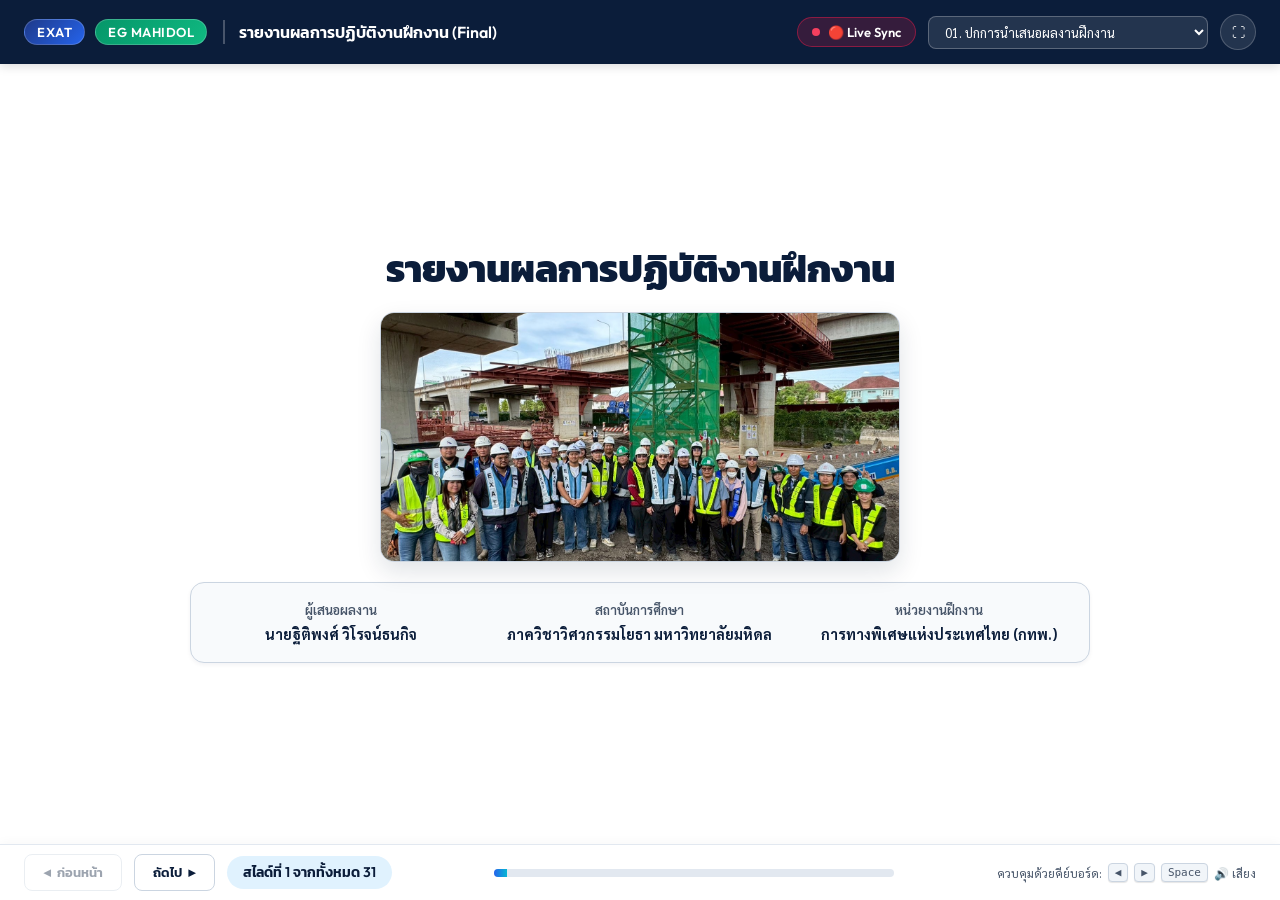
==== commit 200eb231: "Update Slide 6 with 10-step top nav buttons, bottom inline active panel, photos, and AI generated im" ====
--- a/index.html
+++ b/index.html
@@ -260,95 +260,58 @@
             <div class="slide-title-group">
               <span class="category-tag">ส่วนที่ 1: งานวิศวกรรมสนาม</span>
               <h2>ขั้นตอนงานเสาเข็มเจาะระบบเปียก 10 ขั้นตอน (Bored Pile Workflow)</h2>
-              <p class="slide-subtitle">ลำดับขั้นตอนการปฏิบัติงานสนามจริงตามมาตรฐานวิศวกรรม EXAT</p>
-            </div>
-            <span class="slide-badge-info">BORED PILE WORKFLOW</span>
-          </div>
-          <div class="slide-content">
-            <div class="workflow-grid">
-              <div class="step-card" data-step-index="1">
-                <div class="step-card-header">
-                  <div class="step-num">1</div>
-                  <span class="step-click-hint">🔍 รายละเอียด</span>
-                </div>
-                <div class="step-title">วางพิกัดตำแหน่ง</div>
-                <div class="step-desc">กำหนดจุดศูนย์กลางเสาเข็มด้วย Total Station และตอกหมุด Offset 4 ทิศ</div>
-              </div>
-              <div class="step-card" data-step-index="2">
-                <div class="step-card-header">
-                  <div class="step-num">2</div>
-                  <span class="step-click-hint">🔍 รายละเอียด</span>
-                </div>
-                <div class="step-title">กดท่อ Casing</div>
-                <div class="step-desc">กดท่อเหล็กชั่วคราว (Temporary Casing) ความยาว 12-15 ม. ป้องกันดินพัง</div>
-              </div>
-              <div class="step-card" data-step-index="3">
-                <div class="step-card-header">
-                  <div class="step-num">3</div>
-                  <span class="step-click-hint">🔍 รายละเอียด</span>
-                </div>
-                <div class="step-title">ขุดเจาะหลุม</div>
-                <div class="step-desc">ใช้หัวเจาะ Auger ขุดดินชั้นบน และ Bucket ขุดดินชั้นลึกถึงระดับออกแบบ</div>
-              </div>
-              <div class="step-card" data-step-index="4">
-                <div class="step-card-header">
-                  <div class="step-num">4</div>
-                  <span class="step-click-hint">🔍 รายละเอียด</span>
-                </div>
-                <div class="step-title">เติม Drilling Slurry</div>
-                <div class="step-desc">เติมสารพยุงหลุมเจาะรักษาแรงดันน้ำและเสถียรภาพผนังหลุม</div>
-              </div>
-              <div class="step-card" data-step-index="5">
-                <div class="step-card-header">
-                  <div class="step-num">5</div>
-                  <span class="step-click-hint">🔍 รายละเอียด</span>
-                </div>
-                <div class="step-title">ทำความสะอาดก้นหลุม</div>
-                <div class="step-desc">ใช้ Cleaning Bucket และหมุนเวียนสาร Slurry ลดปริมาณทรายปนเปื้อน</div>
-              </div>
-              <div class="step-card" data-step-index="6">
-                <div class="step-card-header">
-                  <div class="step-num">6</div>
-                  <span class="step-click-hint">🔍 รายละเอียด</span>
-                </div>
-                <div class="step-title">ทดสอบ Koden Test</div>
-                <div class="step-desc">ตรวจวัดความดิ่ง รูปทรง และความสมบูรณ์ของผนังหลุมเจาะด้วยคลื่นเสียง</div>
-              </div>
-              <div class="step-card" data-step-index="7">
-                <div class="step-card-header">
-                  <div class="step-num">7</div>
-                  <span class="step-click-hint">🔍 รายละเอียด</span>
-                </div>
-                <div class="step-title">หย่อนกรงเหล็กเสริม</div>
-                <div class="step-desc">ติดตั้งกรงเหล็ก (Rebar Cage) พร้อมท่อ Sonic Logging และลูกปูนรองระยะ</div>
-              </div>
-              <div class="step-card" data-step-index="8">
-                <div class="step-card-header">
-                  <div class="step-num">8</div>
-                  <span class="step-click-hint">🔍 รายละเอียด</span>
-                </div>
-                <div class="step-title">ติดตั้งท่อ Tremie</div>
-                <div class="step-desc">ต่อท่อ Tremie Pipe เหล็กท่อนละ 1-3 ม. ลงถึงก้นหลุมเจาะ</div>
-              </div>
-              <div class="step-card" data-step-index="9">
-                <div class="step-card-header">
-                  <div class="step-num">9</div>
-                  <span class="step-click-hint">🔍 รายละเอียด</span>
-                </div>
-                <div class="step-title">เทคอนกรีตใต้น้ำ</div>
-                <div class="step-desc">เทคอนกรีต Grade 30 Slump 18-23 ซม. ควบคุมปลายท่อจมในเนื้อปูน >= 2.0 ม.</div>
-              </div>
-              <div class="step-card" data-step-index="10">
-                <div class="step-card-header">
-                  <div class="step-num">10</div>
-                  <span class="step-click-hint">🔍 รายละเอียด</span>
-                </div>
-                <div class="step-title">ถอนท่อ Casing</div>
-                <div class="step-desc">ถอน Casing ออกขณะปูนยังไม่เซ็ตตัว และเติมทราย/ดินกลบหลังหัวเข็ม</div>
-              </div>
-            </div>
-            <div class="info-callout">
-              📌 <strong>ระยะเวลามาตรฐาน EXAT:</strong> ขั้นตอนการทำความสะอาดก้นหลุม + ติดตั้งเหล็กเสริม ต้องดำเนินการให้เสร็จสิ้นภายใน <strong>&le; 24 ชั่วโมง</strong> ก่อนเริ่มการเทคอนกรีต
+              <p class="slide-subtitle">คลิกที่ขั้นตอน (1-10) เพื่อดูรายละเอียดภาพสนามและข้อกำหนดวิศวกรรม EXAT ด้านล่าง</p>
+            </div>
+            <span class="slide-badge-info">INTERACTIVE WORKFLOW</span>
+          </div>
+          <div class="slide-content" style="gap: 12px;">
+            <!-- 10 Step Buttons Navigation Bar -->
+            <div class="workflow-steps-nav">
+              <button class="step-nav-btn active" data-step-index="1">
+                <span class="step-nav-num">1</span>
+                <span class="step-nav-title">วางพิกัดตำแหน่ง</span>
+              </button>
+              <button class="step-nav-btn" data-step-index="2">
+                <span class="step-nav-num">2</span>
+                <span class="step-nav-title">กดท่อ Casing</span>
+              </button>
+              <button class="step-nav-btn" data-step-index="3">
+                <span class="step-nav-num">3</span>
+                <span class="step-nav-title">ขุดเจาะหลุม</span>
+              </button>
+              <button class="step-nav-btn" data-step-index="4">
+                <span class="step-nav-num">4</span>
+                <span class="step-nav-title">เติม Drilling Slurry</span>
+              </button>
+              <button class="step-nav-btn" data-step-index="5">
+                <span class="step-nav-num">5</span>
+                <span class="step-nav-title">ทำความสะอาดก้นหลุม</span>
+              </button>
+              <button class="step-nav-btn" data-step-index="6">
+                <span class="step-nav-num">6</span>
+                <span class="step-nav-title">ทดสอบ Koden Test</span>
+              </button>
+              <button class="step-nav-btn" data-step-index="7">
+                <span class="step-nav-num">7</span>
+                <span class="step-nav-title">หย่อนกรงเหล็กเสริม</span>
+              </button>
+              <button class="step-nav-btn" data-step-index="8">
+                <span class="step-nav-num">8</span>
+                <span class="step-nav-title">ติดตั้งท่อ Tremie</span>
+              </button>
+              <button class="step-nav-btn" data-step-index="9">
+                <span class="step-nav-num">9</span>
+                <span class="step-nav-title">เทคอนกรีตใต้น้ำ</span>
+              </button>
+              <button class="step-nav-btn" data-step-index="10">
+                <span class="step-nav-num">10</span>
+                <span class="step-nav-title">ถอนท่อ Casing</span>
+              </button>
+            </div>
+
+            <!-- Dynamic Active Step Content Display Panel -->
+            <div id="step-active-container" class="step-active-container">
+              <!-- Rendered via app.js -->
             </div>
           </div>
         </section>
--- a/style.css
+++ b/style.css
@@ -502,85 +502,107 @@
   background-color: var(--sky-light);
 }
 
-/* Timeline & Stepper Workflow (Slide 6) */
-.workflow-grid {
+/* Timeline & Stepper Workflow (Slide 6 Interactive 10 Steps) */
+.workflow-steps-nav {
   display: grid;
   grid-template-columns: repeat(5, 1fr);
-  gap: 12px;
-  width: 100%;
-}
-
-.step-card {
+  gap: 8px;
+  width: 100%;
+}
+
+.step-nav-btn {
   background: var(--bg-card);
   border: 1px solid var(--border-light);
-  border-top: 4px solid var(--blue-accent);
+  border-top: 3px solid var(--navy-primary);
   border-radius: var(--radius-sm);
-  padding: 12px;
+  padding: 8px 10px;
+  display: flex;
+  align-items: center;
+  gap: 8px;
+  cursor: pointer;
+  transition: all 0.2s cubic-bezier(0.4, 0, 0.2, 1);
+  box-shadow: var(--shadow-sm);
+  text-align: left;
+}
+
+.step-nav-btn:hover {
+  transform: translateY(-2px);
+  border-top-color: var(--blue-accent);
+  box-shadow: 0 4px 12px rgba(37, 99, 235, 0.15);
+}
+
+.step-nav-btn.active {
+  background: var(--navy-primary);
+  color: #ffffff;
+  border-top-color: var(--blue-accent);
+  box-shadow: 0 6px 16px rgba(11, 29, 58, 0.25);
+}
+
+.step-nav-num {
+  width: 22px;
+  height: 22px;
+  background: var(--blue-accent);
+  color: #ffffff;
+  border-radius: 50%;
+  display: flex;
+  align-items: center;
+  justify-content: center;
+  font-family: var(--font-heading);
+  font-size: 11px;
+  font-weight: bold;
+  flex-shrink: 0;
+}
+
+.step-nav-btn.active .step-nav-num {
+  background: #ffffff;
+  color: var(--navy-primary);
+}
+
+.step-nav-title {
+  font-family: var(--font-heading);
+  font-size: 12px;
+  font-weight: 600;
+  color: var(--navy-primary);
+  white-space: nowrap;
+  overflow: hidden;
+  text-overflow: ellipsis;
+}
+
+.step-nav-btn.active .step-nav-title {
+  color: #ffffff;
+}
+
+/* Active Step Dynamic Content Container */
+.step-active-container {
+  flex: 1;
+  width: 100%;
   display: flex;
   flex-direction: column;
-  gap: 6px;
+}
+
+.step-active-card {
+  width: 100%;
+  background: var(--bg-card);
+  border: 1px solid var(--border-light);
+  border-radius: var(--radius-sm);
+  padding: 14px 18px;
   box-shadow: var(--shadow-sm);
-  position: relative;
-  cursor: pointer;
-  transition: all 0.25s cubic-bezier(0.4, 0, 0.2, 1);
-  user-select: none;
-}
-
-.step-card:hover {
-  transform: translateY(-4px);
-  box-shadow: 0 12px 24px -6px rgba(11, 29, 58, 0.18);
-  border-top-color: var(--blue-accent);
-}
-
-.step-card-header {
-  display: flex;
-  justify-content: space-between;
-  align-items: center;
-  width: 100%;
-}
-
-.step-click-hint {
-  font-size: 10px;
-  font-weight: 700;
-  color: var(--blue-accent);
-  background: var(--sky-light);
-  padding: 2px 6px;
-  border-radius: 8px;
-  opacity: 0.85;
-  transition: all 0.2s;
-}
-
-.step-card:hover .step-click-hint {
-  opacity: 1;
-  background: var(--blue-accent);
-  color: #ffffff;
-}
-
-.step-num {
-  width: 24px;
-  height: 24px;
-  background: var(--navy-primary);
-  color: #ffffff;
-  border-radius: 50%;
-  display: flex;
-  align-items: center;
-  justify-content: center;
-  font-family: var(--font-heading);
-  font-size: 12px;
-  font-weight: bold;
-}
-
-.step-title {
-  font-family: var(--font-heading);
-  font-size: 13px;
-  font-weight: 600;
-  color: var(--navy-primary);
-}
-
-.step-desc {
-  font-size: 11px;
-  color: var(--text-muted);
-  line-height: 1.4;
+  display: grid;
+  grid-template-columns: 1fr 1fr;
+  gap: 16px;
+  align-items: center;
+  animation: fadeInStep 0.3s cubic-bezier(0.25, 1, 0.5, 1);
+}
+
+@keyframes fadeInStep {
+  from {
+    opacity: 0;
+    transform: translateY(6px);
+  }
+  to {
+    opacity: 1;
+    transform: translateY(0);
+  }
 }
 
 /* Custom Step Modal Popup System */
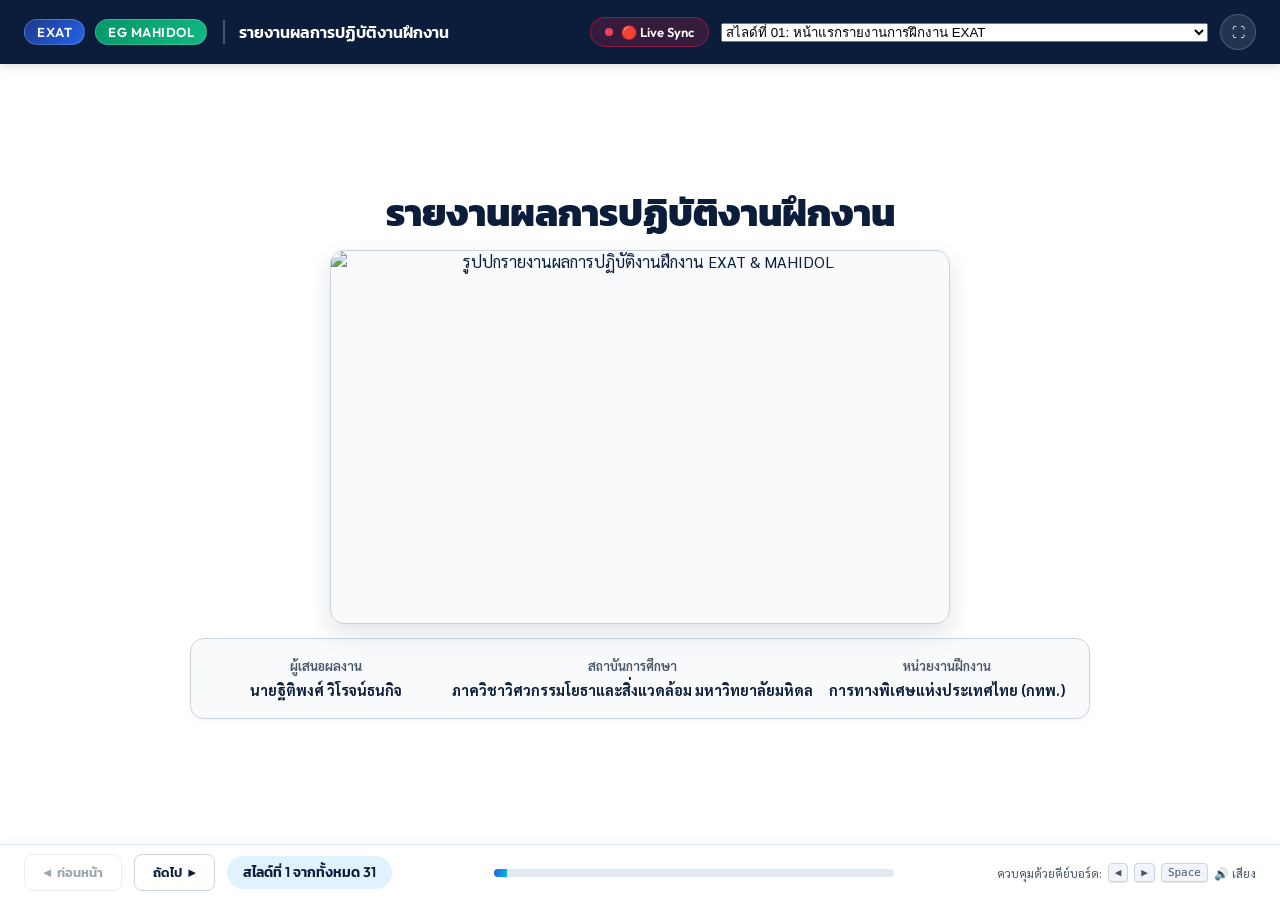
==== commit ff94d689: "Update index.html presentation with latest section titles, font enlargements, and slide 20 traffic d" ====
--- a/index.html
+++ b/index.html
@@ -11,7 +11,7 @@
   <!-- PeerJS for Real-time Peer-to-Peer Sync -->
   <script src="https://unpkg.com/peerjs@1.5.4/dist/peerjs.min.js"></script>
   <!-- Stylesheet -->
-  <link rel="stylesheet" href="style.css">
+  <link rel="stylesheet" href="style.css?v=1.1.1">
 </head>
 <body>
   <div class="app-container">
@@ -22,7 +22,7 @@
           <span class="brand-badge exat">EXAT</span>
           <span class="brand-badge mahidol">EG MAHIDOL</span>
         </div>
-        <h1 class="header-title">รายงานผลการปฏิบัติงานฝึกงาน (Final)</h1>
+        <h1 class="header-title">รายงานผลการปฏิบัติงานฝึกงาน</h1>
       </div>
       <div class="header-controls">
         <!-- Live Real-time Sync Button -->
@@ -31,38 +31,38 @@
         </button>
 
         <!-- Table of Contents Dropdown -->
-        <select id="toc-select" class="toc-select" title="เลือกสไลด์">
-          <option value="0">01. ปกการนำเสนอผลงานฝึกงาน</option>
-          <option value="1">02. ข้อมูลส่วนตัวผู้ฝึกงาน & ประวัติการศึกษา</option>
-          <option value="2">03. ภาพรวม EXAT & สรุปข้อมูลโครงการ</option>
-          <option value="3">04. สารบัญโครงสร้างหมวดหมู่การนำเสนอ (5 ส่วนงาน)</option>
-          <option value="4">05. ส่วนที่ 1: งานวิศวกรรมสนามและควบคุมการก่อสร้าง</option>
-          <option value="5">06. ขั้นตอนงานเสาเข็มเจาะระบบเปียก 10 ขั้นตอน</option>
-          <option value="6">07. เกณฑ์ควบคุม Drilling Slurry & คอนกรีต Grade 30</option>
-          <option value="7">08. ผังแบบแปลนขั้นตอนเสาเข็มเจาะระบบเปียก (Wet-Pile Diagram)</option>
-          <option value="8">09. การก่อสร้างคานขวางยกระดับ (Crossbeam Construction)</option>
-          <option value="9">10. การจัดทำบ้านพักคนงาน (Worker Camp Management)</option>
-          <option value="10">11. ขั้นตอนทดสอบรับน้ำหนักเสาเข็ม Static Load Test (Loading Step)</option>
-          <option value="11">12. ส่วนที่ 2: งานควบคุมคุณภาพวัสดุวิศวกรรมสนาม</option>
-          <option value="12">13. การสุ่มทดสอบแรงดึงเหล็กเส้น ณ มหาวิทยาลัยเทคโนโลยีพระจอมเกล้าพระนครเหนือ</option>
-          <option value="13">14. การตรวจเหล็กเส้นตรง Material On Site (MOS งวด 10) DB32 โกดัง 343</option>
-          <option value="14">15. การตรวจรับชิ้นงานคาน Precast I-Girder & C-Girder และการเบิกจ่าย 60/40</option>
-          <option value="15">16. การตรวจสอบโรงงานและลานผลิตคานสำเร็จรูป ITD Precast Yard</option>
-          <option value="16">17. ส่วนที่ 3: งานสิ่งแวดล้อมและความปลอดภัยสนาม</option>
-          <option value="17">18. การควบคุมมลพิษอากาศ & งานสแลนดักฝุ่น</option>
-          <option value="18">19. งานถนนเข้าพื้นที่ (Access Road) & แผนจัดจราจร</option>
-          <option value="19">20. ความปลอดภัยบนพื้นที่สูง & อุปกรณ์ PPE สนาม</option>
-          <option value="20">21. การควบคุมมลพิษเสียง & แผงกันเสียง</option>
-          <option value="21">22. การตรวจวัดคุณภาพน้ำ & ถังดักตะกอนสนาม</option>
-          <option value="22">23. ส่วนที่ 4: งานตรวจสอบเอกสารสัญญาทางวิศวกรรม</option>
-          <option value="23">24. ตารางรวมจำนวนและสัดส่วนคาน Girder (Main Line, Ramp 01, 03, ORR, SR1)</option>
-          <option value="24">25. วีดิทัศน์และตารางสัญลักษณ์จราจร โครงการพระราม 3 - ดาวคะนอง สัญญา 1</option>
-          <option value="25">26. ส่วนที่ 5: ปัญหาหน้างานและการประสานงานวิศวกรรม</option>
-          <option value="26">27. การประชุมความก้าวหน้าประจำสัปดาห์ & S-Curve</option>
-          <option value="27">28. การตรวจสอบเอกสารเบิกจ่าย & งบประมาณ</option>
-          <option value="28">29. เทคโนโลยีอุโมงค์ TBM & ระบบแจ้งเตือนเกาหลีใต้</option>
-          <option value="29">30. ทักษะวิศวกรรม ประสบการณ์สนาม & ระบบองค์กร</option>
-          <option value="30">31. บทสรุปการปฏิบัติงาน, Q&A และขอขอบพระคุณ</option>
+        <select id="toc-select">
+            <option value="0">สไลด์ที่ 01: หน้าแรกรายงานการฝึกงาน EXAT</option>
+            <option value="1">สไลด์ที่ 02: ข้อมูลส่วนตัวผู้ฝึกงาน &amp; ประวัติการศึกษา</option>
+            <option value="2">สไลด์ที่ 03: ภาพรวมหน่วยงาน EXAT &amp; ข้อมูลโครงการ</option>
+            <option value="3">สไลด์ที่ 04: สารบัญโครงสร้างหมวดหมู่การนำเสนอ (5 ส่วนงาน)</option>
+            <option value="4">สไลด์ที่ 05: ส่วนที่ 1: งานวิศวกรรมสนามและควบคุมการก่อสร้าง</option>
+            <option value="5">สไลด์ที่ 06: ขั้นตอนงานเสาเข็มเจาะระบบเปียก 10 ขั้นตอน (Workflow)</option>
+            <option value="6">สไลด์ที่ 07: เกณฑ์ควบคุมคุณภาพสารพยุงหลุมเจาะ &amp; คอนกรีต Grade 30</option>
+            <option value="7">สไลด์ที่ 08: ผังแบบแปลนและขั้นตอนงานเสาเข็มเจาะระบบเปียก</option>
+            <option value="8">สไลด์ที่ 09: การก่อสร้างคานขวางยกระดับ (Crossbeam Construction)</option>
+            <option value="9">สไลด์ที่ 10: การจัดทำและบริหารจัดการบ้านพักคนงาน (Worker Camp)</option>
+            <option value="10">สไลด์ที่ 11: การทดสอบการรับน้ำหนักเสาเข็มแบบสถิต (Static Load Test)</option>
+            <option value="11">สไลด์ที่ 12: ส่วนที่ 2: งานควบคุมคุณภาพวัสดุวิศวกรรมสนาม</option>
+            <option value="12">สไลด์ที่ 13: การสุ่มทดสอบแรงดึงเหล็กเส้นเสริม ณ แล็บ มจพ.</option>
+            <option value="13">สไลด์ที่ 14: สรุปปริมาณเหล็กเส้น MOS &amp; ยอดอนุมัติเบิกจ่าย</option>
+            <option value="14">สไลด์ที่ 15: การตรวจรับชิ้นงานคาน Precast I-Girder &amp; เกณฑ์เบิกจ่าย 60/40</option>
+            <option value="15">สไลด์ที่ 16: การตรวจสอบโรงงานและลานผลิตคาน ITD Precast Yard</option>
+            <option value="16">สไลด์ที่ 17: ส่วนที่ 3: งานสิ่งแวดล้อมและความปลอดภัยสนาม</option>
+            <option value="17">สไลด์ที่ 18: การควบคุมมลพิษอากาศ &amp; Safety Audit สนาม</option>
+            <option value="18">สไลด์ที่ 19: การตรวจสอบงานถนนเข้าพื้นที่ก่อสร้าง Access Road &amp; แผนจัดจราจร</option>
+            <option value="19">สไลด์ที่ 20: งานความปลอดภัยบนพื้นที่สูง &amp; อุปกรณ์ PPE สนาม</option>
+            <option value="20">สไลด์ที่ 21: การควบคุมมลพิษเสียง แผงกันเสียง (Noise Barrier)</option>
+            <option value="21">สไลด์ที่ 22: การตรวจวัดคุณภาพน้ำ นิเวศวิทยา &amp; บ่อดักตะกอนสนาม</option>
+            <option value="22">สไลด์ที่ 23: ส่วนที่ 4: งานตรวจสอบเอกสารสัญญาทางวิศวกรรม</option>
+            <option value="23">สไลด์ที่ 24: ตารางสรุปจำนวนชิ้นงานคาน Girder (75%, 100%, 125%, 150%)</option>
+            <option value="24">สไลด์ที่ 25: ตารางสรุปจำนวนสัญลักษณ์จราจรบนผิวทาง สัญญา 1</option>
+            <option value="25">สไลด์ที่ 26: ส่วนที่ 5: งานเข้าร่วมการประชุม</option>
+            <option value="26">สไลด์ที่ 27: บทบาทหน้าที่ของผู้มีส่วนเกี่ยวข้องหลัก &amp; Working Flow</option>
+            <option value="27">สไลด์ที่ 28: การตรวจสอบเอกสารเบิกจ่ายค่างวดสัญญาก่อสร้าง</option>
+            <option value="28">สไลด์ที่ 29: องค์ความรู้เทคโนโลยีอุโมงค์ TBM &amp; ระบบความปลอดภัยต่างประเทศ</option>
+            <option value="29">สไลด์ที่ 30: ทักษะทางวิศวกรรม ประสบการณ์สนาม &amp; การเรียนรู้ระบบองค์กร</option>
+            <option value="30">สไลด์ที่ 31: ขอขอบพระคุณคณะกรรมการทุกท่าน🙏 (Q&amp;A)</option>
         </select>
         <button id="fullscreen-btn" class="icon-btn" title="เต็มจอ (F)">⛶</button>
       </div>
@@ -77,8 +77,8 @@
           <div class="cover-center-container">
             <h1 class="cover-main-title">รายงานผลการปฏิบัติงานฝึกงาน</h1>
             
-            <div class="cover-photo-card">
-              <img src="Photo/LINE_ALBUM_296 safety audit จตุโชติ_260727_3.jpg" alt="Safety Audit จตุโชติ">
+            <div class="cover-photo-card" style="aspect-ratio: 2468 / 1488; max-width: 620px; height: auto;">
+              <img src="Photo/1231759.jpg" alt="รูปปกรายงานผลการปฏิบัติงานฝึกงาน EXAT & MAHIDOL" style="width: 100%; height: 100%; object-fit: cover; object-position: center; display: block;">
             </div>
 
             <div class="title-meta-grid">
@@ -88,7 +88,7 @@
               </div>
               <div class="meta-item">
                 <label>สถาบันการศึกษา</label>
-                <span>ภาควิชาวิศวกรรมโยธา มหาวิทยาลัยมหิดล</span>
+                <span>ภาควิชาวิศวกรรมโยธาและสิ่งแวดล้อม  มหาวิทยาลัยมหิดล</span>
               </div>
               <div class="meta-item">
                 <label>หน่วยงานฝึกงาน</label>
@@ -109,22 +109,72 @@
             <span class="slide-badge-info">INTERN PROFILE</span>
           </div>
           <div class="slide-content">
-            <div class="grid-2" style="align-items: center; flex: 1;">
-              <div class="card highlight" style="height: 100%; justify-content: center; padding: 28px;">
-                <div class="card-title" style="margin-bottom: 20px; font-size: 20px;">
-                  <div class="card-icon">👤</div>
-                  <span>ข้อมูลส่วนตัวผู้ฝึกงาน</span>
-                </div>
-                <ul class="custom-list" style="gap: 16px;">
-                  <li style="font-size: 15px;"><strong>ชื่อ-นามสกุล:</strong> นายฐิติพงศ์ วิโรจน์ธนกิจ (Mr. Thitipong Virojthanakit)</li>
-                  <li style="font-size: 15px;"><strong>สถานศึกษา:</strong> คณะวิศวกรรมศาสตร์ ภาควิชาวิศวกรรมโยธาและสิ่งแวดล้อม มหาวิทยาลัยมหิดล</li>
-                  <li style="font-size: 15px;"><strong>ฝ่ายที่เข้าฝึกงาน:</strong> ฝ่ายวิศวกรรมการก่อสร้าง 2</li>
-                  <li style="font-size: 15px;"><strong>ระยะเวลาปฏิบัติงาน:</strong> 2 มิถุนายน - 31 กรกฎาคม 2569</li>
-                </ul>
-              </div>
-              <div class="card" style="padding: 0; overflow: hidden; border-radius: var(--radius-md); box-shadow: var(--shadow-md); height: 100%; min-height: 340px; max-height: 440px;">
-                <img src="Photo/LINE_ALBUM_Gun_260727_1.jpg" alt="นายฐิติพงศ์ วิโรจน์ธนกิจ" style="width: 100%; height: 100%; object-fit: cover; object-position: center; display: block;">
-              </div>
+            <div class="grid-60-40" style="flex: 1; align-items: stretch;">
+              
+              <!-- Left Card: Executive Profile Info (Enlarged Fonts) -->
+              <div class="card highlight" style="display: flex; flex-direction: column; justify-content: space-between; padding: 20px 22px; background: #ffffff;">
+                <div>
+                  <!-- Profile Header Badge -->
+                  <div style="display: flex; align-items: center; justify-content: space-between; margin-bottom: 14px; border-bottom: 1px dashed var(--border-light); padding-bottom: 10px;">
+                    <div style="display: flex; align-items: center; gap: 12px;">
+                      <div class="card-icon" style="width: 42px; height: 42px; font-size: 22px; background: rgba(37, 99, 235, 0.1);">👤</div>
+                      <div>
+                        <h3 style="font-family: var(--font-heading); font-size: 22px; color: var(--navy-primary); margin: 0; font-weight: 800;">นายฐิติพงศ์ วิโรจน์ธนกิจ</h3>
+                        <span style="font-size: 14px; color: var(--blue-accent); font-weight: 600;">Mr. Thitipong Virojthanakit</span>
+                      </div>
+                    </div>
+                    <span style="background: rgba(37, 99, 235, 0.1); color: var(--blue-accent); font-size: 12.5px; font-weight: 800; padding: 5px 12px; border-radius: 12px; font-family: var(--font-heading);">CIVIL INTERN</span>
+                  </div>
+
+                  <!-- Details Grid / Info List -->
+                  <div style="display: flex; flex-direction: column; gap: 12px;">
+                    
+                    <div style="background: #f8fafc; border: 1px solid var(--border-light); border-radius: var(--radius-sm); padding: 10px 14px; display: flex; align-items: flex-start; gap: 12px;">
+                      <span style="font-size: 24px; line-height: 1;">🎓</span>
+                      <div>
+                        <div style="font-size: 12.5px; color: var(--text-muted); font-weight: 700; text-transform: uppercase;">สถานศึกษา & สาขาวิชา</div>
+                        <div style="font-size: 15px; color: var(--navy-primary); font-weight: 700; margin-top: 2px;">
+                          ภาควิชาวิศวกรรมโยธาและสิ่งแวดล้อม คณะวิศวกรรมศาสตร์
+                        </div>
+                        <div style="font-size: 13.5px; color: var(--blue-accent); font-weight: 600;">มหาวิทยาลัยมหิดล (Mahidol University)</div>
+                      </div>
+                    </div>
+
+                    <div style="background: #f8fafc; border: 1px solid var(--border-light); border-radius: var(--radius-sm); padding: 10px 14px; display: flex; align-items: flex-start; gap: 12px;">
+                      <span style="font-size: 24px; line-height: 1;">🏢</span>
+                      <div>
+                        <div style="font-size: 12.5px; color: var(--text-muted); font-weight: 700; text-transform: uppercase;">หน่วยงานฝึกงาน</div>
+                        <div style="font-size: 15px; color: var(--navy-primary); font-weight: 700; margin-top: 2px;">
+                          ฝ่ายวิศวกรรมการก่อสร้าง 2
+                        </div>
+                        <div style="font-size: 13.5px; color: var(--blue-accent); font-weight: 600;">การทางพิเศษแห่งประเทศไทย (EXAT)</div>
+                      </div>
+                    </div>
+
+                    <div style="background: #f8fafc; border: 1px solid var(--border-light); border-radius: var(--radius-sm); padding: 10px 14px; display: flex; align-items: flex-start; gap: 12px;">
+                      <span style="font-size: 24px; line-height: 1;">📅</span>
+                      <div>
+                        <div style="font-size: 12.5px; color: var(--text-muted); font-weight: 700; text-transform: uppercase;">ระยะเวลาปฏิบัติงาน</div>
+                        <div style="font-size: 15px; color: var(--navy-primary); font-weight: 700; margin-top: 2px;">
+                          2 มิถุนายน - 31 กรกฎาคม 2569
+                        </div>
+                        <div style="font-size: 13.5px; color: var(--blue-accent); font-weight: 600; margin-top: 2px;">ระยะเวลาปฏิบัติงานรวม 2 เดือน</div>
+                      </div>
+                    </div>
+
+                  </div>
+                </div>
+              </div>
+
+              <!-- Right Card: Photo with Modern Frame -->
+              <div class="card" style="padding: 0; overflow: hidden; border-radius: var(--radius-md); box-shadow: var(--shadow-md); position: relative; border: 1px solid var(--border-light);">
+                <img src="Photo/LINE_ALBUM_Gun_260727_1.jpg" alt="นายฐิติพงศ์ วิโรจน์ธนกิจ" style="width: 100%; height: 100%; object-fit: cover; object-position: center 20%; display: block;">
+                <div style="position: absolute; bottom: 0; left: 0; right: 0; background: linear-gradient(to top, rgba(11, 29, 58, 0.88), transparent); padding: 22px 18px 14px; color: #ffffff; text-align: center;">
+                  <span style="font-family: var(--font-heading); font-size: 16px; font-weight: 800; letter-spacing: 0.5px; display: block; text-shadow: 0 1px 3px rgba(0,0,0,0.5);">นายฐิติพงศ์ วิโรจน์ธนกิจ</span>
+                  <span style="font-size: 13px; color: #93c5fd; font-weight: 600;">วิศวกรรมโยธาและสิ่งแวดล้อม มหาวิทยาลัยมหิดล • EXAT Intern</span>
+                </div>
+              </div>
+
             </div>
           </div>
         </section>
@@ -140,41 +190,106 @@
             <span class="slide-badge-info">PROJECT OVERVIEW</span>
           </div>
           <div class="slide-content">
-            <div class="grid-2">
-              <div class="card">
-                <div class="card-title">
-                  <div class="card-icon">🛣️</div>
-                  <span>โครงการทางพิเศษสายพระราม 3 - ดาวคะนอง - วงแหวนรอบนอกกรุงเทพมหานครด้านตะวันตก สัญญาที่ 1</span>
-                </div>
-                <div style="height: 135px; width: 100%; border-radius: var(--radius-sm); overflow: hidden; margin-bottom: 12px; border: 1px solid var(--border-light);">
-                  <img src="Photo/Project01.jpg" alt="โครงการทางพิเศษสายพระราม 3 - ดาวคะนอง สัญญาที่ 1" style="width: 100%; height: 100%; object-fit: cover; display: block;">
-                </div>
-                <ul class="custom-list spec-list">
-                  <li><strong>ระยะทาง:</strong> 6.4 กิโลเมตร</li>
-                  <li><strong>วัตถุประสงค์:</strong> บรรเทาการจราจรติดขัดบนถนนพระราม 2 และสะพานพระราม 9 มุ่งสู่ภาคใต้</li>
-                  <li><strong>ขอบเขตงาน:</strong> ทางยกระดับ 6 ช่องจราจร เกาะกลางถนนพระราม 2 (กม.13+000 ถึง รพ.นครธน) พร้อมด่าน 2 จุด (บางขุนเทียน, บางกระดี)</li>
-                  <li><strong>มูลค่าสัญญา:</strong> 7,359 ล้านบาท</li>
-                  <li><strong>ผู้รับจ้าง:</strong> กิจการร่วมค้า ยูเอ็น-ซีซี (UN-CC Joint Venture)</li>
-                  <li><strong>วันลงนามสัญญา:</strong> 11 ตุลาคม 2564</li>
-                </ul>
-              </div>
-              <div class="card">
-                <div class="card-title">
-                  <div class="card-icon">🌉</div>
-                  <span>โครงการทางพิเศษฉลองรัชส่วนต่อขยาย (ช่วงจตุโชติ - ถนนลำลูกกา)</span>
-                </div>
-                <div style="height: 135px; width: 100%; border-radius: var(--radius-sm); overflow: hidden; margin-bottom: 12px; border: 1px solid var(--border-light);">
-                  <img src="Photo/Pic-2-1024x569.jpg" alt="โครงการทางพิเศษฉลองรัชส่วนต่อขยาย" style="width: 100%; height: 100%; object-fit: cover; display: block;">
-                </div>
-                <ul class="custom-list spec-list">
-                  <li><strong>ระยะทาง:</strong> 16.21 กิโลเมตร</li>
-                  <li><strong>วัตถุประสงค์:</strong> ลดการจราจรสะสมบนมอเตอร์เวย์ M9 รองรับการขยายตัวย่านลำลูกกาและปทุมธานี</li>
-                  <li><strong>ขอบเขตงาน:</strong> ต่อขยายจากด่านจตุโชติ ผ่านถนนหทัยราษฎร์ ถนนนิมิตใหม่ สิ้นสุดที่ถนนลำลูกกา</li>
-                  <li><strong>มูลค่าสัญญา:</strong> 18,699.93 ล้านบาท</li>
-                  <li><strong>ผู้รับจ้าง:</strong> บมจ. อิตาเลียนไทย ดีเวล๊อปเมนต์ (ITD)</li>
-                  <li><strong>วันลงนามสัญญา:</strong> 22 สิงหาคม 2567</li>
-                </ul>
-              </div>
+            <div class="grid-2" style="flex: 1; align-items: stretch;">
+              
+              <!-- Card 1: Rama 3 - Dao Khanong Contract 1 -->
+              <div class="card" style="display: flex; flex-direction: column; justify-content: space-between; padding: 8px 12px; background: #ffffff; border: 1px solid var(--border-light); border-radius: var(--radius-md); box-shadow: var(--shadow-sm);">
+                <div>
+                  <!-- Header Badge Title -->
+                  <div style="display: flex; align-items: flex-start; gap: 8px; margin-bottom: 5px; border-bottom: 1.5px solid #f1f5f9; padding-bottom: 3px;">
+                    <div class="card-icon" style="flex-shrink: 0; width: 30px; height: 30px; font-size: 14px; background: rgba(37, 99, 235, 0.1);">🛣️</div>
+                    <div>
+                      <span style="font-size: 10px; font-weight: 800; color: var(--blue-accent); text-transform: uppercase; letter-spacing: 0.5px;">โครงการที่ 1 • สัญญาที่ 1</span>
+                      <h3 style="font-family: var(--font-heading); font-size: 14px; color: var(--navy-primary); margin: 0; font-weight: 800; line-height: 1.2;">
+                        ทางพิเศษสายพระราม 3 - ดาวคะนอง - วงแหวนรอบนอกฯ
+                      </h3>
+                    </div>
+                  </div>
+
+                  <!-- High Quality Image Container (220px height) -->
+                  <div style="height: 220px; width: 100%; border-radius: 8px; overflow: hidden; margin-bottom: 5px; border: 1px solid var(--border-light); background: #0b1d3a; box-shadow: 0 4px 10px rgba(0,0,0,0.12); display: flex; align-items: center; justify-content: center;">
+                    <img src="Photo/Project01.jpg" alt="โครงการทางพิเศษสายพระราม 3 - ดาวคะนอง สัญญาที่ 1" style="width: 100%; height: 100%; object-fit: contain; display: block;">
+                  </div>
+
+                  <!-- 4 Metric Cards Grid -->
+                  <div style="display: grid; grid-template-columns: 1fr 1fr; gap: 6px; margin-bottom: 5px;">
+                    <div style="background: #f8fafc; border: 1.5px solid #e2e8f0; border-radius: 6px; padding: 3px 6px; text-align: center;">
+                      <span style="font-size: 9px; color: var(--text-muted); font-weight: 700; text-transform: uppercase; display: block;">ระยะทางรวม</span>
+                      <span style="font-family: var(--font-heading); font-size: 14.5px; font-weight: 800; color: var(--blue-accent);">6.40 กิโลเมตร</span>
+                    </div>
+                    <div style="background: #f8fafc; border: 1.5px solid #e2e8f0; border-radius: 6px; padding: 3px 6px; text-align: center;">
+                      <span style="font-size: 9px; color: var(--text-muted); font-weight: 700; text-transform: uppercase; display: block;">มูลค่าสัญญา</span>
+                      <span style="font-family: var(--font-heading); font-size: 14.5px; font-weight: 800; color: var(--emerald-accent);">7,359 ล้านบาท</span>
+                    </div>
+                  </div>
+
+                  <!-- Detailed Spec Cards -->
+                  <div style="display: flex; flex-direction: column; gap: 4px;">
+                    <div style="background: rgba(15, 32, 66, 0.04); border-left: 3.5px solid var(--navy-primary); padding: 4px 8px; border-radius: 4px; font-size: 12.5px; line-height: 1.3; color: var(--navy-primary);">
+                      <strong>🎯 วัตถุประสงค์:</strong> บรรเทาการจราจรติดขัดบนถนนพระราม 2 และสะพานพระราม 9 มุ่งสู่ภาคใต้
+                    </div>
+                    <div style="background: rgba(15, 32, 66, 0.04); border-left: 3.5px solid var(--blue-accent); padding: 4px 8px; border-radius: 4px; font-size: 12.5px; line-height: 1.3; color: var(--navy-primary);">
+                      <strong>🏗️ ขอบเขตงาน:</strong> ทางยกระดับ 6 ช่องจราจร เกาะกลางถนนพระราม 2 (กม.13+000 ถึง รพ.นครธน)
+                    </div>
+                  </div>
+                </div>
+
+                <!-- Footer Contracting Info -->
+                <div style="margin-top: 4px; padding-top: 4px; border-top: 1px dashed var(--border-light); display: flex; justify-content: space-between; font-size: 11.5px; color: var(--navy-primary); font-weight: 600;">
+                  <span><strong>ผู้รับจ้าง:</strong> UN-CC Joint Venture</span>
+                  <span><strong>ลงนาม:</strong> 11 ต.ค. 2564</span>
+                </div>
+              </div>
+
+              <!-- Card 2: Chalong Rat Extension (Chatuchot - Lam Luk Ka) -->
+              <div class="card" style="display: flex; flex-direction: column; justify-content: space-between; padding: 8px 12px; background: #ffffff; border: 1px solid var(--border-light); border-radius: var(--radius-md); box-shadow: var(--shadow-sm);">
+                <div>
+                  <!-- Header Badge Title -->
+                  <div style="display: flex; align-items: flex-start; gap: 8px; margin-bottom: 5px; border-bottom: 1.5px solid #f1f5f9; padding-bottom: 3px;">
+                    <div class="card-icon" style="flex-shrink: 0; width: 30px; height: 30px; font-size: 14px; background: rgba(37, 99, 235, 0.1);">🌉</div>
+                    <div>
+                      <span style="font-size: 10px; font-weight: 800; color: var(--blue-accent); text-transform: uppercase; letter-spacing: 0.5px;">โครงการที่ 2 • ส่วนต่อขยาย</span>
+                      <h3 style="font-family: var(--font-heading); font-size: 14px; color: var(--navy-primary); margin: 0; font-weight: 800; line-height: 1.2;">
+                        ทางพิเศษฉลองรัชส่วนต่อขยาย (จตุโชติ - ลำลูกกา)
+                      </h3>
+                    </div>
+                  </div>
+
+                  <!-- High Quality Image Container (220px height) -->
+                  <div style="height: 220px; width: 100%; border-radius: 8px; overflow: hidden; margin-bottom: 5px; border: 1px solid var(--border-light); background: #0b1d3a; box-shadow: 0 4px 10px rgba(0,0,0,0.12); display: flex; align-items: center; justify-content: center;">
+                    <img src="Photo/Pic-2-1024x569.jpg" alt="โครงการทางพิเศษฉลองรัชส่วนต่อขยาย" style="width: 100%; height: 100%; object-fit: contain; display: block;">
+                  </div>
+
+                  <!-- 4 Metric Cards Grid -->
+                  <div style="display: grid; grid-template-columns: 1fr 1fr; gap: 6px; margin-bottom: 5px;">
+                    <div style="background: #f8fafc; border: 1.5px solid #e2e8f0; border-radius: 6px; padding: 3px 6px; text-align: center;">
+                      <span style="font-size: 9px; color: var(--text-muted); font-weight: 700; text-transform: uppercase; display: block;">ระยะทางรวม</span>
+                      <span style="font-family: var(--font-heading); font-size: 14.5px; font-weight: 800; color: var(--blue-accent);">16.21 กิโลเมตร</span>
+                    </div>
+                    <div style="background: #f8fafc; border: 1.5px solid #e2e8f0; border-radius: 6px; padding: 3px 6px; text-align: center;">
+                      <span style="font-size: 9px; color: var(--text-muted); font-weight: 700; text-transform: uppercase; display: block;">มูลค่าสัญญา</span>
+                      <span style="font-family: var(--font-heading); font-size: 14.5px; font-weight: 800; color: var(--emerald-accent);">18,699.93 ล้านบาท</span>
+                    </div>
+                  </div>
+
+                  <!-- Detailed Spec Cards -->
+                  <div style="display: flex; flex-direction: column; gap: 4px;">
+                    <div style="background: rgba(15, 32, 66, 0.04); border-left: 3.5px solid var(--navy-primary); padding: 4px 8px; border-radius: 4px; font-size: 12.5px; line-height: 1.3; color: var(--navy-primary);">
+                      <strong>🎯 วัตถุประสงค์:</strong> ลดการจราจรสะสมบนมอเตอร์เวย์ M9 รองรับการขยายตัวย่านลำลูกกาและปทุมธานี
+                    </div>
+                    <div style="background: rgba(15, 32, 66, 0.04); border-left: 3.5px solid var(--blue-accent); padding: 4px 8px; border-radius: 4px; font-size: 12.5px; line-height: 1.3; color: var(--navy-primary);">
+                      <strong>🏗️ ขอบเขตงาน:</strong> ต่อขยายจากด่านจตุโชติ ผ่านถนนหทัยราษฎร์ ถนนนิมิตใหม่ สิ้นสุดที่ถนนลำลูกกา
+                    </div>
+                  </div>
+                </div>
+
+                <!-- Footer Contracting Info -->
+                <div style="margin-top: 4px; padding-top: 4px; border-top: 1px dashed var(--border-light); display: flex; justify-content: space-between; font-size: 11.5px; color: var(--navy-primary); font-weight: 600;">
+                  <span><strong>ผู้รับจ้าง:</strong> ITD (บมจ. อิตาเลียนไทย)</span>
+                  <span><strong>ลงนาม:</strong> 22 ส.ค. 2567</span>
+                </div>
+              </div>
+
             </div>
           </div>
         </section>
@@ -190,56 +305,106 @@
             <span class="slide-badge-info">TABLE OF CONTENTS</span>
           </div>
           <div class="slide-content">
-            <div class="toc-grid-container">
-              <div class="toc-card" data-goto-index="4">
-                <div class="toc-num-badge">01</div>
-                <div class="toc-card-header">
-                  <div class="toc-card-icon">🏗️</div>
-                  <span class="toc-section-tag">SECTION 01</span>
-                </div>
-                <h3>ส่วนที่ 1: งานวิศวกรรมสนามและควบคุมการก่อสร้าง</h3>
-                <p>เทคนิคงานสนาม, เสาเข็มเจาะระบบเปียก 10 ขั้นตอน, Slurry Test, Koden, Sonic Logging, Tremie Pipe & Load Test</p>
-              </div>
-
-              <div class="toc-card" data-goto-index="12">
-                <div class="toc-num-badge">02</div>
-                <div class="toc-card-header">
-                  <div class="toc-card-icon">🧪</div>
-                  <span class="toc-section-tag">SECTION 02</span>
-                </div>
-                <h3>ส่วนที่ 2: งานควบคุมคุณภาพวัสดุวิศวกรรมสนาม</h3>
-                <p>การตรวจสอบคุณภาพเหล็กเส้น SD40/SD50, การตรวจรับวัสดุหน้างาน (Material On Site) และการตรวจสอบโรงงานผลิตคาน ITD Yard</p>
-              </div>
-
-              <div class="toc-card" data-goto-index="17">
-                <div class="toc-num-badge">03</div>
-                <div class="toc-card-header">
-                  <div class="toc-card-icon">🛡️</div>
-                  <span class="toc-section-tag">SECTION 03</span>
-                </div>
-                <h3>ส่วนที่ 3: งานสิ่งแวดล้อมและความปลอดภัยสนาม</h3>
-                <p>การควบคุมมลพิษอากาศ/เสียง, ถนนเข้าพื้นที่ (Access Road), จัดการจราจร, ความปลอดภัยบนพื้นที่สูง, PPE และถังดักตะกอนน้ำ</p>
-              </div>
-
-              <div class="toc-card" data-goto-index="23">
-                <div class="toc-num-badge">04</div>
-                <div class="toc-card-header">
-                  <div class="toc-card-icon">📋</div>
-                  <span class="toc-section-tag">SECTION 04</span>
-                </div>
-                <h3>ส่วนที่ 4: งานตรวจสอบเอกสารสัญญาทางวิศวกรรม</h3>
-                <p>การคิดราคาเบิกจ่ายค่างวดคาน Girder (IPC), การตรวจสอบ Shop Drawings และแบบก่อสร้างสัญญาณจราจร</p>
-              </div>
-
-              <div class="toc-card" data-goto-index="26">
-                <div class="toc-num-badge">05</div>
-                <div class="toc-card-header">
-                  <div class="toc-card-icon">🤝</div>
-                  <span class="toc-section-tag">SECTION 05</span>
-                </div>
-                <h3>ส่วนที่ 5: ปัญหาหน้างานและการประสานงานวิศวกรรม</h3>
-                <p>การประชุมความก้าวหน้า (S-Curve), ตรวจสอบเอกสารงบประมาณ, เทคโนโลยีอุโมงค์ TBM และบทสรุปทักษะการฝึกงาน</p>
-              </div>
+            <div style="display: grid; grid-template-columns: 1fr 1fr; gap: 14px; flex: 1; align-items: stretch;">
+              
+              <!-- Left Column: All 5 SECTIONS Stacked vertically on the Left (Enlarged Fonts) -->
+              <div class="card" style="padding: 12px 14px; display: flex; flex-direction: column; justify-content: space-between; background: #ffffff;">
+
+                <div style="display: flex; flex-direction: column; gap: 8px;">
+                  
+                  <!-- SECTION 01: Go to Slide Page 5 (data-slide-index="4") -->
+                  <div class="toc-card" data-goto-index="4" onclick="window.goToSlide(4)" style="cursor: pointer; padding: 8px 12px; border-radius: 8px; border: 1.5px solid var(--border-light); background: #f8fafc; transition: all 0.2s; display: flex; align-items: center; justify-content: space-between; position: relative; z-index: 10;">
+                    <div style="display: flex; align-items: center; gap: 10px; pointer-events: none;">
+                      <span style="background: var(--navy-primary); color: #ffffff; font-size: 12px; font-weight: 800; padding: 3px 8px; border-radius: 5px;">01</span>
+                      <div>
+                        <div style="font-size: 13.5px; font-weight: 700; color: var(--navy-primary); line-height: 1.25;">SECTION 01: งานวิศวกรรมสนามและควบคุมการก่อสร้าง</div>
+                        <div style="font-size: 11px; color: var(--text-muted); margin-top: 1px;">เสาเข็มเจาะ 10 ขั้นตอน, Slurry Test, Koden, Load Test</div>
+                      </div>
+                    </div>
+                    <span style="font-size: 11px; font-weight: 700; color: #ffffff; background: var(--blue-accent); padding: 5px 10px; border-radius: 6px; white-space: nowrap; pointer-events: none;">ไปหน้า 5 ➔</span>
+                  </div>
+
+                  <!-- SECTION 02: Go to Slide Page 12 (data-slide-index="11") -->
+                  <div class="toc-card" data-goto-index="11" onclick="window.goToSlide(11)" style="cursor: pointer; padding: 8px 12px; border-radius: 8px; border: 1.5px solid var(--border-light); background: #f8fafc; transition: all 0.2s; display: flex; align-items: center; justify-content: space-between; position: relative; z-index: 10;">
+                    <div style="display: flex; align-items: center; gap: 10px; pointer-events: none;">
+                      <span style="background: var(--navy-primary); color: #ffffff; font-size: 12px; font-weight: 800; padding: 3px 8px; border-radius: 5px;">02</span>
+                      <div>
+                        <div style="font-size: 13.5px; font-weight: 700; color: var(--navy-primary); line-height: 1.25;">SECTION 02: งานควบคุมคุณภาพวัสดุวิศวกรรมสนาม</div>
+                        <div style="font-size: 11px; color: var(--text-muted); margin-top: 1px;">ทดสอบเหล็กเส้น SD40/SD50, เบิกจ่าย MOS, คาน ITD Yard</div>
+                      </div>
+                    </div>
+                    <span style="font-size: 11px; font-weight: 700; color: #ffffff; background: var(--blue-accent); padding: 5px 10px; border-radius: 6px; white-space: nowrap; pointer-events: none;">ไปหน้า 12 ➔</span>
+                  </div>
+
+                  <!-- SECTION 03: Go to Slide Page 17 (data-slide-index="16") -->
+                  <div class="toc-card" data-goto-index="16" onclick="window.goToSlide(16)" style="cursor: pointer; padding: 8px 12px; border-radius: 8px; border: 1.5px solid var(--border-light); background: #f8fafc; transition: all 0.2s; display: flex; align-items: center; justify-content: space-between; position: relative; z-index: 10;">
+                    <div style="display: flex; align-items: center; gap: 10px; pointer-events: none;">
+                      <span style="background: var(--navy-primary); color: #ffffff; font-size: 12px; font-weight: 800; padding: 3px 8px; border-radius: 5px;">03</span>
+                      <div>
+                        <div style="font-size: 13.5px; font-weight: 700; color: var(--navy-primary); line-height: 1.25;">SECTION 03: งานสิ่งแวดล้อมและความปลอดภัยสนาม</div>
+                        <div style="font-size: 11px; color: var(--text-muted); margin-top: 1px;">ควบคุมฝุ่น PM2.5, ถนน Access Road, Safety PPE, เสียง & น้ำ</div>
+                      </div>
+                    </div>
+                    <span style="font-size: 11px; font-weight: 700; color: #ffffff; background: var(--blue-accent); padding: 5px 10px; border-radius: 6px; white-space: nowrap; pointer-events: none;">ไปหน้า 17 ➔</span>
+                  </div>
+
+                  <!-- SECTION 04: Go to Slide Page 23 (data-slide-index="22") -->
+                  <div class="toc-card" data-goto-index="22" onclick="window.goToSlide(22)" style="cursor: pointer; padding: 8px 12px; border-radius: 8px; border: 1.5px solid var(--border-light); background: #f8fafc; transition: all 0.2s; display: flex; align-items: center; justify-content: space-between; position: relative; z-index: 10;">
+                    <div style="display: flex; align-items: center; gap: 10px; pointer-events: none;">
+                      <span style="background: var(--navy-primary); color: #ffffff; font-size: 12px; font-weight: 800; padding: 3px 8px; border-radius: 5px;">04</span>
+                      <div>
+                        <div style="font-size: 13.5px; font-weight: 700; color: var(--navy-primary); line-height: 1.25;">SECTION 04: งานตรวจสอบเอกสารสัญญาทางวิศวกรรม</div>
+                        <div style="font-size: 11px; color: var(--text-muted); margin-top: 1px;">เบิกจ่ายค่างวดคาน Girder (IPC), สัญลักษณ์จราจรพระราม 3</div>
+                      </div>
+                    </div>
+                    <span style="font-size: 11px; font-weight: 700; color: #ffffff; background: var(--blue-accent); padding: 5px 10px; border-radius: 6px; white-space: nowrap; pointer-events: none;">ไปหน้า 23 ➔</span>
+                  </div>
+
+                  <!-- SECTION 05: Go to Slide Page 26 (data-slide-index="25") -->
+                  <div class="toc-card" data-goto-index="25" onclick="window.goToSlide(25)" style="cursor: pointer; padding: 8px 12px; border-radius: 8px; border: 1.5px solid var(--border-light); background: #f8fafc; transition: all 0.2s; display: flex; align-items: center; justify-content: space-between; position: relative; z-index: 10;">
+                    <div style="display: flex; align-items: center; gap: 10px; pointer-events: none;">
+                      <span style="background: var(--navy-primary); color: #ffffff; font-size: 12px; font-weight: 800; padding: 3px 8px; border-radius: 5px;">05</span>
+                      <div>
+                        <div style="font-size: 13.5px; font-weight: 700; color: var(--navy-primary); line-height: 1.25;">SECTION 05: งานเข้าร่วมการประชุม</div>
+                        <div style="font-size: 11px; color: var(--text-muted); margin-top: 1px;">ประชุมความก้าวหน้า S-Curve, เทคโนโลยีอุโมงค์ TBM, Q&A</div>
+                      </div>
+                    </div>
+                    <span style="font-size: 11px; font-weight: 700; color: #ffffff; background: var(--blue-accent); padding: 5px 10px; border-radius: 6px; white-space: nowrap; pointer-events: none;">ไปหน้า 26 ➔</span>
+                  </div>
+
+                </div>
+              </div>
+
+              <!-- Right Column: 5-Photo Auto Carousel Showcase (Identical structure to Slide 9) -->
+              <div class="card" style="padding: 12px; display: flex; flex-direction: column; align-items: center; justify-content: space-between;">
+                <div class="photo-carousel-wrapper" style="width: 100%; flex: 1; min-height: 270px;">
+                  <div class="photo-carousel-item active">
+                    <img src="Photo/LINE_ALBUM_296 safety audit จตุโชติ_260727_2.jpg" alt="งานวิศวกรรมสนาม SECTION 01">
+                  </div>
+                  <div class="photo-carousel-item">
+                    <img src="Photo/LINE_ALBUM_22072569_260727_2.jpg" alt="งานควบคุมคุณภาพวัสดุ SECTION 02">
+                  </div>
+                  <div class="photo-carousel-item">
+                    <img src="Photo/LINE_ALBUM_272569 BE_260730_1.jpg" alt="งานสิ่งแวดล้อมและความปลอดภัย SECTION 03">
+                  </div>
+                  <div class="photo-carousel-item">
+                    <img src="Photo/LINE_ALBUM_8769_260730_1.jpg" alt="งานตรวจสอบเอกสารสัญญา SECTION 04">
+                  </div>
+                  <div class="photo-carousel-item">
+                    <img src="Photo/LINE_ALBUM_Ball_260729_1.jpg" alt="ปัญหาหน้างานและการประสานงาน SECTION 05">
+                  </div>
+
+                  <div class="carousel-dots-bar">
+                    <span class="dot active"></span>
+                    <span class="dot"></span>
+                    <span class="dot"></span>
+                    <span class="dot"></span>
+                    <span class="dot"></span>
+                  </div>
+                </div>
+                <span style="font-size: 12px; color: var(--navy-primary); margin-top: 8px; text-align: center; font-weight: 600;">📷 ภาพบรรยากาศการปฏิบัติงานทั้ง 5 ส่วนงาน</span>
+              </div>
+
             </div>
           </div>
         </section>
@@ -249,7 +414,7 @@
           <div class="section-divider-content">
             <span class="section-num-badge">SECTION 01</span>
             <h2 class="section-divider-title">ส่วนที่ 1: งานวิศวกรรมสนามและควบคุมการก่อสร้าง</h2>
-            <p class="section-divider-desc">การศึกษาเทคนิคงานสนาม ขั้นตอนการเจาะเสาเข็มระบบเปียก การทดสอบความสมบูรณ์ และการเทคอนกรีตใต้น้ำ</p>
+            <p class="section-divider-desc">ขั้นตอนงานเสาเข็มเจาะระบบเปียก การทดสอบ Slurry/คอนกรีต การทดสอบ Koden & Static Load Test และการควบคุมคุณภาพคาน Precast</p>
           </div>
         </section>
 
@@ -269,31 +434,31 @@
             <div class="workflow-steps-nav">
               <button class="step-nav-btn active" data-step-index="1">
                 <span class="step-nav-num">1</span>
-                <span class="step-nav-title">วางพิกัดตำแหน่ง</span>
+                <span class="step-nav-title">รังวัดตำแหน่ง</span>
               </button>
               <button class="step-nav-btn" data-step-index="2">
                 <span class="step-nav-num">2</span>
-                <span class="step-nav-title">กดท่อ Casing</span>
+                <span class="step-nav-title">ติดตั้ง Casing</span>
               </button>
               <button class="step-nav-btn" data-step-index="3">
                 <span class="step-nav-num">3</span>
-                <span class="step-nav-title">ขุดเจาะหลุม</span>
+                <span class="step-nav-title">ขุดเจาะระบบเปียก</span>
               </button>
               <button class="step-nav-btn" data-step-index="4">
                 <span class="step-nav-num">4</span>
-                <span class="step-nav-title">เติม Drilling Slurry</span>
+                <span class="step-nav-title">ตรวจสารละลายและบันทึกชั้นดิน</span>
               </button>
               <button class="step-nav-btn" data-step-index="5">
                 <span class="step-nav-num">5</span>
-                <span class="step-nav-title">ทำความสะอาดก้นหลุม</span>
+                <span class="step-nav-title">ตรวจสอบสภาพรูเจาะ</span>
               </button>
               <button class="step-nav-btn" data-step-index="6">
                 <span class="step-nav-num">6</span>
-                <span class="step-nav-title">ทดสอบ Koden Test</span>
+                <span class="step-nav-title">ติดตั้งโครงเหล็กเสริม</span>
               </button>
               <button class="step-nav-btn" data-step-index="7">
                 <span class="step-nav-num">7</span>
-                <span class="step-nav-title">หย่อนกรงเหล็กเสริม</span>
+                <span class="step-nav-title">ติดตั้งท่อ Sonic</span>
               </button>
               <button class="step-nav-btn" data-step-index="8">
                 <span class="step-nav-num">8</span>
@@ -301,11 +466,11 @@
               </button>
               <button class="step-nav-btn" data-step-index="9">
                 <span class="step-nav-num">9</span>
-                <span class="step-nav-title">เทคอนกรีตใต้น้ำ</span>
+                <span class="step-nav-title">เทคอนกรีต</span>
               </button>
               <button class="step-nav-btn" data-step-index="10">
                 <span class="step-nav-num">10</span>
-                <span class="step-nav-title">ถอนท่อ Casing</span>
+                <span class="step-nav-title">เกร้าท์ปิดท่อ Sonic</span>
               </button>
             </div>
 
@@ -327,79 +492,129 @@
             <span class="slide-badge-info">QUALITY CONTROL CRITERIA</span>
           </div>
           <div class="slide-content">
-            <div class="grid-2">
-              <div class="card">
-                <div class="card-title">🧪 1. ข้อกำหนดสารพยุงหลุมเจาะ (Drilling Slurry)</div>
-                <table class="custom-table">
-                  <thead>
-                    <tr>
-                      <th>รายการทดสอบ</th>
-                      <th>เกณฑ์ควบคุม EXAT</th>
-                      <th>เครื่องมือทดสอบมาตรฐาน</th>
-                    </tr>
-                  </thead>
-                  <tbody>
-                    <tr>
-                      <td><strong>ความหนาแน่น (Density)</strong></td>
-                      <td>&lt; 1.02 g/ml</td>
-                      <td>Mud Balance (ASTM D4380)</td>
-                    </tr>
-                    <tr>
-                      <td><strong>ความหนืด (Viscosity)</strong></td>
-                      <td>45 - 90 วินาที</td>
-                      <td>Marsh Funnel (API-RP13B-S2)</td>
-                    </tr>
-                    <tr>
-                      <td><strong>ปริมาณทราย (Sand Content)</strong></td>
-                      <td>&le; 1%</td>
-                      <td>Sand Screen (ASTM D4381)</td>
-                    </tr>
-                    <tr>
-                      <td><strong>ค่าความเป็นกรด-ด่าง (pH)</strong></td>
-                      <td>8 - 12</td>
-                      <td>pH Paper / Meter (ASTM D4972)</td>
-                    </tr>
-                  </tbody>
-                </table>
-                <div class="warning-callout">
-                  ⚠️ <strong>ข้อห้ามเด็ดขาด:</strong> หากค่า pH ของสารพยุงหลุมเจาะ <strong>&lt; 8 เด็ดขาด</strong> ห้ามใช้อนุญาตให้เทคอนกรีตโดยเด็ดขาด เนื่องจากจะทำให้สารตกตะกอนและหลุมพังทลาย
-                </div>
-              </div>
-
-              <div class="card">
-                <div class="card-title">🧱 2. ข้อกำหนดคอนกรีตเสาเข็มเจาะ (RC. Pile Concrete)</div>
-                <table class="custom-table">
-                  <thead>
-                    <tr>
-                      <th>รายการวิศวกรรม</th>
-                      <th>เกณฑ์ข้อกำหนดสนาม</th>
-                      <th>อ้างอิงมาตรฐาน</th>
-                    </tr>
-                  </thead>
-                  <tbody>
-                    <tr>
-                      <td><strong>กำลังอัดออกแบบ (Strength)</strong></td>
-                      <td>Grade 30 (Cylinder 28 วัน &ge; 30 MPa / 300 ksc)</td>
-                      <td>ASTM C39</td>
-                    </tr>
-                    <tr>
-                      <td><strong>ค่ายุบตัว (Slump Test)</strong></td>
-                      <td>18 - 23 ซม.</td>
-                      <td>AASHTO T 119</td>
-                    </tr>
-                    <tr>
-                      <td><strong>ระยะเวลาเริ่มแข็งตัว</strong></td>
-                      <td>&ge; 4 ชั่วโมง (Setting Time)</td>
-                      <td>ASTM C494 Type D</td>
-                    </tr>
-                    <tr>
-                      <td><strong>การเก็บตัวอย่างปูน</strong></td>
-                      <td>9 แท่ง/ต้น (ทรงกระบอก 15x30 ซม. 3 ชุด ชุดละ 3 แท่ง)</td>
-                      <td>EXAT Spec Section 501</td>
-                    </tr>
-                  </tbody>
-                </table>
-              </div>
+            <div style="display: grid; grid-template-columns: 1fr 1fr; gap: 14px; flex: 1; align-items: stretch; min-height: 0;">
+              
+              <!-- Left Column (50%): Both Engineering Specs (Black Color Text Tables) -->
+              <div class="card" style="padding: 10px 12px; display: flex; flex-direction: column; justify-content: space-between; background: #ffffff;">
+                <div style="display: flex; flex-direction: column; gap: 10px;">
+                  
+                  <!-- Section 1: Drilling Slurry Specifications -->
+                  <div>
+                    <div class="card-title" style="font-size: 16px; font-weight: 800; margin-bottom: 8px;">🧪 1. ข้อกำหนดสารพยุงหลุมเจาะ (Drilling Slurry)</div>
+                    <table class="custom-table" style="margin-bottom: 0; font-size: 12.5px; color: #000000; line-height: 1.45;">
+                      <thead>
+                        <tr>
+                          <th style="color: #ffffff; background: var(--navy-primary);">รายการทดสอบ</th>
+                          <th style="color: #ffffff; background: var(--navy-primary);">เกณฑ์ควบคุม EXAT</th>
+                          <th style="color: #ffffff; background: var(--navy-primary);">มาตรฐานอ้างอิง</th>
+                        </tr>
+                      </thead>
+                      <tbody>
+                        <tr>
+                          <td style="color: #000000;"><strong>ความหนาแน่น (Density)</strong></td>
+                          <td style="color: #000000; font-weight: 700;">&lt; 1.02 g/ml</td>
+                          <td style="color: #000000;">ASTM D4380</td>
+                        </tr>
+                        <tr>
+                          <td style="color: #000000;"><strong>ความหนืด (Viscosity)</strong></td>
+                          <td style="color: #000000; font-weight: 700;">45 - 90 วินาที</td>
+                          <td style="color: #000000;">API-RP13B-S2</td>
+                        </tr>
+                        <tr>
+                          <td style="color: #000000;"><strong>ปริมาณทราย (Sand Content)</strong></td>
+                          <td style="color: #000000; font-weight: 700;">&le; 1%</td>
+                          <td style="color: #000000;">ASTM D4381</td>
+                        </tr>
+                        <tr>
+                          <td style="color: #000000;"><strong>ความเป็นกรด-ด่าง (pH)</strong></td>
+                          <td style="color: #000000; font-weight: 800;">8 - 12 (ห้าม &lt; 8)</td>
+                          <td style="color: #000000;">ASTM D4972</td>
+                        </tr>
+                      </tbody>
+                    </table>
+                  </div>
+
+                  <!-- Section 2: Concrete Grade 30 Specifications -->
+                  <div>
+                    <div class="card-title" style="font-size: 16px; font-weight: 800; margin-bottom: 8px; margin-top: 4px;">🧱 2. ข้อกำหนดคอนกรีตเสาเข็มเจาะ (RC. Pile Concrete)</div>
+                    <table class="custom-table" style="margin-bottom: 0; font-size: 12.5px; color: #000000; line-height: 1.45;">
+                      <thead>
+                        <tr>
+                          <th style="color: #ffffff; background: var(--navy-primary);">รายการวิศวกรรม</th>
+                          <th style="color: #ffffff; background: var(--navy-primary);">เกณฑ์ข้อกำหนดสนาม</th>
+                          <th style="color: #ffffff; background: var(--navy-primary);">มาตรฐานอ้างอิง</th>
+                        </tr>
+                      </thead>
+                      <tbody>
+                        <tr>
+                          <td style="color: #000000;"><strong>กำลังอัดออกแบบ (Strength)</strong></td>
+                          <td style="color: #000000; font-weight: 700;">Grade 30 (&ge; 30 MPa / 300 ksc)</td>
+                          <td style="color: #000000;">ASTM C39</td>
+                        </tr>
+                        <tr>
+                          <td style="color: #000000;"><strong>ค่ายุบตัว (Slump Test)</strong></td>
+                          <td style="color: #000000; font-weight: 700;">18 - 23 ซม.</td>
+                          <td style="color: #000000;">AASHTO T 119</td>
+                        </tr>
+                        <tr>
+                          <td style="color: #000000;"><strong>ระยะเวลาเริ่มแข็งตัว</strong></td>
+                          <td style="color: #000000; font-weight: 700;">&ge; 4 ชั่วโมง (Setting Time)</td>
+                          <td style="color: #000000;">ASTM C494 Type D</td>
+                        </tr>
+                        <tr>
+                          <td style="color: #000000;"><strong>การเก็บตัวอย่างปูน</strong></td>
+                          <td style="color: #000000; font-weight: 700;">9 แท่ง/ต้น (15x30 ซม. 3 ชุด)</td>
+                          <td style="color: #000000;">EXAT Sec 501</td>
+                        </tr>
+                      </tbody>
+                    </table>
+                  </div>
+
+                </div>
+              </div>
+
+              <!-- Right Column (50%): Tight 5px Gap Image Grid with Zero Excess White Space -->
+              <div class="card" style="padding: 10px 12px; display: flex; flex-direction: column; background: #ffffff; overflow: hidden;">
+                <div class="card-title" style="font-size: 16px; font-weight: 800; margin-bottom: 8px; flex-shrink: 0;">
+                  <div class="card-icon" style="background: rgba(37, 99, 235, 0.1);">📸</div>
+                  <span>เครื่องมือและภาพบรรยากาศการทดสอบสนามจริง (5 รายการ)</span>
+                </div>
+
+                <div class="fullscreen-photo-grid" style="flex: 1; min-height: 0; display: flex; flex-direction: column; gap: 5px;">
+                  
+                  <!-- Row 1: Mud Balance + Marsh Funnel -->
+                  <div class="fullscreen-photo-row-1" style="flex: 1; min-height: 0; display: grid; grid-template-columns: 1fr 1fr; gap: 5px;">
+                    <div style="position: relative; width: 100%; height: 100%; border-radius: 6px; overflow: hidden; border: 1px solid var(--border-light); box-shadow: 0 2px 4px rgba(0,0,0,0.06);">
+                      <img src="Photo/LINE_ALBUM_11669 งานจตุโชติ สัญญา3_260727_2.jpg" alt="Mud Balance" style="width: 100%; height: 100%; object-fit: cover; object-position: center; display: block;">
+                      <span style="position: absolute; bottom: 4px; left: 4px; font-size: 9px; font-weight: 800; color: #ffffff; background: rgba(11,29,58,0.85); padding: 2px 6px; border-radius: 4px; white-space: nowrap;">⚖️ Mud Balance (ความหนาแน่น)</span>
+                    </div>
+                    <div style="position: relative; width: 100%; height: 100%; border-radius: 6px; overflow: hidden; border: 1px solid var(--border-light); box-shadow: 0 2px 4px rgba(0,0,0,0.06);">
+                      <img src="Photo/LINE_ALBUM_11669 งานจตุโชติ สัญญา3_260727_4.jpg" alt="Marsh Funnel" style="width: 100%; height: 100%; object-fit: cover; object-position: center; display: block;">
+                      <span style="position: absolute; bottom: 4px; left: 4px; font-size: 9px; font-weight: 800; color: #ffffff; background: rgba(11,29,58,0.85); padding: 2px 6px; border-radius: 4px; white-space: nowrap;">⏳ Marsh Funnel (ความหนืด)</span>
+                    </div>
+                  </div>
+
+                  <!-- Row 2: Sand Screen + pH Meter -->
+                  <div class="fullscreen-photo-row-2" style="flex: 1; min-height: 0; display: grid; grid-template-columns: 1fr 1fr; gap: 5px;">
+                    <div style="position: relative; width: 100%; height: 100%; border-radius: 6px; overflow: hidden; border: 1px solid var(--border-light); box-shadow: 0 2px 4px rgba(0,0,0,0.06);">
+                      <img src="Photo/LINE_ALBUM_11669 งานจตุโชติ สัญญา3_260727_3.jpg" alt="Sand Screen" style="width: 100%; height: 100%; object-fit: cover; object-position: center; display: block;">
+                      <span style="position: absolute; bottom: 4px; left: 4px; font-size: 9px; font-weight: 800; color: #ffffff; background: rgba(11,29,58,0.85); padding: 2px 6px; border-radius: 4px; white-space: nowrap;">🧹 Sand Screen (ปริมาณทราย)</span>
+                    </div>
+                    <div style="position: relative; width: 100%; height: 100%; border-radius: 6px; overflow: hidden; border: 1px solid var(--border-light); box-shadow: 0 2px 4px rgba(0,0,0,0.06);">
+                      <img src="Photo/LINE_ALBUM_11669 งานจตุโชติ สัญญา3_260727_5.jpg" alt="pH Test" style="width: 100%; height: 100%; object-fit: cover; object-position: center; display: block;">
+                      <span style="position: absolute; bottom: 4px; left: 4px; font-size: 9px; font-weight: 800; color: #ffffff; background: rgba(11,29,58,0.85); padding: 2px 6px; border-radius: 4px; white-space: nowrap;">🧪 pH Meter (ความเป็นกรด-ด่าง)</span>
+                    </div>
+                  </div>
+
+                  <!-- Row 3: RC Pile Concrete 50% -->
+                  <div class="fullscreen-photo-row-3" style="flex: 1.8; min-height: 0; position: relative; border-radius: 6px; overflow: hidden; border: 1px solid var(--border-light); box-shadow: 0 2px 4px rgba(0,0,0,0.06);">
+                    <img src="Photo/LINE_ALBUM_22072569_260727_3.jpg" alt="RC Pile Concrete Test" style="width: 100%; height: 100%; object-fit: cover; object-position: center bottom; display: block;">
+                    <span style="position: absolute; bottom: 4px; left: 4px; font-size: 9.5px; font-weight: 800; color: #ffffff; background: rgba(11,29,58,0.85); padding: 2px 8px; border-radius: 4px; white-space: nowrap;">🧱 ทดสอบและเก็บตัวอย่างคอนกรีตเสาเข็มเจาะ (RC. Pile Grade 30)</span>
+                  </div>
+
+                </div>
+              </div>
+
             </div>
           </div>
         </section>
@@ -410,28 +625,13 @@
             <div class="slide-title-group">
               <span class="category-tag">ส่วนที่ 1: งานวิศวกรรมสนาม</span>
               <h2>ผังแบบแปลนและขั้นตอนงานเสาเข็มเจาะระบบเปียก (Wet Process Bored Pile Diagram)</h2>
-              <p class="slide-subtitle">ผังแบบแปลนมาตรฐานทางวิศวกรรมและขั้นตอนปฏิบัติงานเสาเข็มเจาะระบบเปียกสนาม (อ้างอิงเอกสาร Wet-Pile.pdf)</p>
+              <p class="slide-subtitle">ผังแบบแปลนมาตรฐานทางวิศวกรรมและขั้นตอนปฏิบัติงานเสาเข็มเจาะระบบเปียกสนาม</p>
             </div>
             <span class="slide-badge-info">WET PILE DIAGRAM</span>
           </div>
           <div class="slide-content">
-            <div class="grid-60-40">
-              <div class="card" style="padding: 12px; display: flex; flex-direction: column; align-items: center; justify-content: center;">
-                <div style="width: 100%; height: 380px; border-radius: var(--radius-sm); overflow: hidden; border: 1px solid var(--border-light); background: #ffffff;">
-                  <img src="Photo/Wet-Pile_diagram.jpg" alt="ผังแบบแปลนเสาเข็มเจาะระบบเปียก Wet-Pile Diagram" style="width: 100%; height: 100%; object-fit: contain; display: block;">
-                </div>
-                <span style="font-size: 12px; color: var(--text-muted); margin-top: 8px;">📷 ผังแปลนขั้นตอนงานเสาเข็มเจาะระบบเปียก (ถอดความจากไฟล์ Wet-Pile.pdf)</span>
-              </div>
-
-              <div class="card">
-                <div class="card-title">📋 สรุปขั้นตอนจากแบบแปลน Wet-Pile</div>
-                <ul class="custom-list spec-list">
-                  <li><strong>1. งานเตรียมพื้นที่ & Casing:</strong> กำหนดพิกัดเสาเข็ม และลงปลอกเหล็กชั่วคราว (Temporary Casing) ป้องกันปากหลุมพัง</li>
-                  <li><strong>2. การเจาะ & เติม Slurry:</strong> ขุดเจาะหลุมด้วยหัวเจาะ พร้อมเติมสารพยุงหลุมเจาะ (Bentonite Slurry) ควบคุมความหนาแน่นและค่า pH</li>
-                  <li><strong>3. การลงโครงเหล็ก & ท่อ Sonic:</strong> หย่อนกรงเหล็กเสริม (Rebar Cage) ติดตั้งท่อ Sonic Logging และลูกปูนหนุน (Spacer Block)</li>
-                  <li><strong>4. การเทคอนกรีตระบบ Tremie:</strong> สอดท่อเหล็ก Tremie ลงก้นหลุม เทคอนกรีตสดไล่ Slurry ขึ้นปากหลุม คุมระยะจมท่อ 3.0-5.0 ม.</li>
-                </ul>
-              </div>
+            <div class="card" style="padding: 8px; flex: 1; display: flex; align-items: center; justify-content: center; background: #ffffff;">
+              <img src="Photo/Wet-Pile_diagram.jpg" alt="ผังแบบแปลนเสาเข็มเจาะระบบเปียก Wet-Pile Diagram" style="width: 100%; height: 100%; object-fit: contain; display: block; border-radius: var(--radius-sm);">
             </div>
           </div>
         </section>
@@ -447,50 +647,41 @@
             <span class="slide-badge-info">CROSSBEAM WORK</span>
           </div>
           <div class="slide-content">
-            <div class="grid-3">
-              <div class="card">
-                <div class="card-title">
-                  <div class="card-icon">🏗️</div>
-                  <span>1. การติดตั้งนั่งร้านค้ำยัน & แบบหล่อ</span>
-                </div>
-                <div style="height: 150px; width: 100%; border-radius: var(--radius-sm); overflow: hidden; margin-bottom: 12px; border: 1px solid var(--border-light);">
-                  <img src="Photo/LINE_ALBUM_1572569 BE_260727_1.jpg" alt="การตั้งนั่งร้านค้ำยันและแบบหล่อคานขวาง" style="width: 100%; height: 100%; object-fit: cover; display: block;">
-                </div>
-                <ul class="custom-list">
-                  <li><strong>ระบบค้ำยัน:</strong> ติดตั้งนั่งร้านรับน้ำหนัก (Heavy Duty Shoring) รับน้ำหนักโครงสร้าง</li>
-                  <li><strong>ประกอบแบบ:</strong> ติดตั้งท้องแบบและข้างแบบคานขวาง (Crossbeam Formwork)</li>
-                  <li><strong>ตรวจสอบระดับ:</strong> ตรวจสอบพิกัดความสูงและระดับท้องคานก่อนการผูกเหล็ก</li>
-                </ul>
-              </div>
-
-              <div class="card">
-                <div class="card-title">
-                  <div class="card-icon">⛓️</div>
-                  <span>2. งานผูกเหล็กเสริม & ท่ออัดแรง</span>
-                </div>
-                <div style="height: 150px; width: 100%; border-radius: var(--radius-sm); overflow: hidden; margin-bottom: 12px; border: 1px solid var(--border-light);">
-                  <img src="Photo/LINE_ALBUM_1572569 BE_260727_2.jpg" alt="งานผูกเหล็กเสริมและท่ออัดแรงคานขวาง" style="width: 100%; height: 100%; object-fit: cover; display: block;">
-                </div>
-                <ul class="custom-list">
-                  <li><strong>เหล็กเสริมหลัก:</strong> ผูกเหล็กแกนหลักและเหล็กปลอกตามระยะการออกแบบ</li>
-                  <li><strong>ท่อลวดอัดแรง:</strong> วางท่อร้อยสลิงอัดแรง (Post-Tensioning Ducts) ตามแนว Profile</li>
-                  <li><strong>ตรวจรับโครงเหล็ก:</strong> ตรวจสอบ ระยะรองลูกปูน (Spacing) และคราบสนิมก่อนเทปูน</li>
-                </ul>
-              </div>
-
-              <div class="card">
-                <div class="card-title">
-                  <div class="card-icon">🧱</div>
-                  <span>3. การเทคอนกรีต & งานอัดแรง</span>
-                </div>
-                <div style="height: 150px; width: 100%; border-radius: var(--radius-sm); overflow: hidden; margin-bottom: 12px; border: 1px solid var(--border-light);">
-                  <img src="Photo/LINE_ALBUM_1572569 BE_260727_3.jpg" alt="การเทคอนกรีตและการดึงลวดอัดแรงคานขวาง" style="width: 100%; height: 100%; object-fit: cover; display: block;">
-                </div>
-                <ul class="custom-list">
-                  <li><strong>เทคอนกรีต:</strong> เทคอนกรีตโครงสร้างคานขวาง พร้อมเขย่าเข็มจี้ (Vibrator) อย่างทั่วถึง</li>
-                  <li><strong>การบ่มปูน:</strong> บ่มคอนกรีตจนได้กำลังอัดออกแบบตามข้อกำหนดสัญญา</li>
-                  <li><strong>ดึงสลิงอัดแรง:</strong> ดึงลวดสลิงอัดแรง (Post-Tensioning) และอัดน้ำปูนเกร้าท์ปิดท่อ</li>
-                </ul>
+            <div class="grid-60-40">
+              <!-- Left Card: 3s Auto Photo Carousel from 3 old photos -->
+              <div class="card" style="padding: 10px; display: flex; flex-direction: column; align-items: center; justify-content: center;">
+                <div class="photo-carousel-wrapper" style="width: 100%; flex: 1; min-height: 280px;">
+                  <div class="photo-carousel-item active">
+                    <img src="Photo/LINE_ALBUM_1572569 BE_260727_1.jpg" alt="การตั้งนั่งร้านค้ำยันและแบบหล่อคานขวาง">
+                  </div>
+                  <div class="photo-carousel-item">
+                    <img src="Photo/LINE_ALBUM_1572569 BE_260727_2.jpg" alt="งานผูกเหล็กเสริมและท่ออัดแรงคานขวาง">
+                  </div>
+                  <div class="photo-carousel-item">
+                    <img src="Photo/LINE_ALBUM_1572569 BE_260727_3.jpg" alt="การเทคอนกรีตและการดึงลวดอัดแรงคานขวาง">
+                  </div>
+                  <div class="carousel-dots-bar">
+                    <span class="dot active" data-slide-to="0"></span>
+                    <span class="dot" data-slide-to="1"></span>
+                    <span class="dot" data-slide-to="2"></span>
+                  </div>
+                </div>
+                <span style="font-size: 11px; color: var(--text-muted); margin-top: 6px; text-align: center; font-weight: 500;">📷 ภาพขั้นตอนงานก่อสร้างคานขวางสนาม</span>
+              </div>
+
+              <!-- Right Card: Formwork & Shoring Detail -->
+              <div class="card" style="display: flex; flex-direction: column; justify-content: space-between;">
+                <div>
+                  <div class="card-title" style="font-size: 18px; font-weight: 800;">
+                    <div class="card-icon">🏗️</div>
+                    <span>การติดตั้งนั่งร้านค้ำยัน & แบบหล่อ</span>
+                  </div>
+                  <ul class="custom-list spec-list" style="font-size: 16px; gap: 14px; margin-top: 12px;">
+                    <li><strong>ระบบค้ำยัน:</strong> ติดตั้งนั่งร้านรับน้ำหนัก (Heavy Duty Shoring) รับน้ำหนักโครงสร้าง</li>
+                    <li><strong>ประกอบแบบ:</strong> ติดตั้งท้องแบบและข้างแบบคานขวาง (Crossbeam Formwork)</li>
+                    <li><strong>ตรวจสอบระดับ:</strong> ตรวจสอบพิกัดความสูงและระดับท้องคานก่อนการผูกเหล็ก</li>
+                  </ul>
+                </div>
               </div>
             </div>
           </div>
@@ -507,51 +698,74 @@
             <span class="slide-badge-info">WORKER CAMP</span>
           </div>
           <div class="slide-content">
-            <div class="grid-3">
-              <div class="card">
-                <div class="card-title">
-                  <div class="card-icon">🏠</div>
-                  <span>1. การวางผังและสร้างอาคารพักอาศัย</span>
-                </div>
-                <div style="height: 150px; width: 100%; border-radius: var(--radius-sm); overflow: hidden; margin-bottom: 12px; border: 1px solid var(--border-light);">
-                  <img src="Photo/LINE_ALBUM_จตุโชติตอน3-120626_260727_1.jpg" alt="การวางผังและจัดทำแคมป์พักคนงาน" style="width: 100%; height: 100%; object-fit: cover; display: block;">
-                </div>
-                <ul class="custom-list">
-                  <li><strong>การจัดสรรพื้นที่:</strong> วางผังแคมป์คนงานแยกพื้นที่พักอาศัย พื้นที่ส่วนกลาง และคลังเก็บวัสดุอย่างเป็นระเบียบ</li>
-                  <li><strong>โครงสร้างอาคาร:</strong> ก่อสร้างเรือนนอนชั่วคราวที่มีความมั่นคง ป้องกันแดด-ฝน และถ่ายเทอากาศได้ดี</li>
-                  <li><strong>รั้วกั้นอาณาเขต:</strong> กั้นรั้วล้อมรอบพื้นที่แคมป์พักคนงานเพื่อระบบความปลอดภัยและการควบคุมเข้า-ออก</li>
-                </ul>
-              </div>
-
-              <div class="card">
-                <div class="card-title">
-                  <div class="card-icon">🚰</div>
-                  <span>2. ระบบสาธารณูปโภค & สุขาภิบาล</span>
-                </div>
-                <div style="height: 150px; width: 100%; border-radius: var(--radius-sm); overflow: hidden; margin-bottom: 12px; border: 1px solid var(--border-light);">
-                  <img src="Photo/LINE_ALBUM_จตุโชติตอน3-120626_260727_2.jpg" alt="ระบบสุขาภิบาลและสาธารณูปโภคแคมป์คนงาน" style="width: 100%; height: 100%; object-fit: cover; display: block;">
-                </div>
-                <ul class="custom-list">
-                  <li><strong>น้ำ-ไฟมาตรฐาน:</strong> ติดตั้งระบบจ่ายน้ำประปาและระบบไฟฟ้าส่องสว่างชั่วคราวอย่างปลอดภัย</li>
-                  <li><strong>ห้องน้ำ-สุขา:</strong> จัดเตรียมห้องน้ำห้องสวมสะอาดจำนวนเพียงพอตามเกณฑ์มาตรฐานกฎหมายแรงงาน</li>
-                  <li><strong>ระบบบำบัดน้ำเสีย:</strong> ติดตั้งถังแซทส์ (SATS Tank) บำบัดน้ำเสียก่อนปล่อยระบายสู่ภายนอก</li>
-                </ul>
-              </div>
-
-              <div class="card">
-                <div class="card-title">
-                  <div class="card-icon">🪰</div>
-                  <span>3. สิ่งแวดล้อม & สุขอานามัยชุมชน</span>
-                </div>
-                <div style="height: 150px; width: 100%; border-radius: var(--radius-sm); overflow: hidden; margin-bottom: 12px; border: 1px solid var(--border-light);">
-                  <img src="Photo/LINE_ALBUM_22072569_260727_4.jpg" alt="งานจัดการสิ่งแวดล้อมและความปลอดภัยในบ้านพัก" style="width: 100%; height: 100%; object-fit: cover; display: block;">
-                </div>
-                <ul class="custom-list">
-                  <li><strong>การจัดการขยะ:</strong> จัดตั้งจุดคัดแยกขยะมูลฝอย มีฝาปิดมิดชิด ป้องกันสัตว์พาหะนำโรค</li>
-                  <li><strong>ความปลอดภัย:</strong> ติดตั้งอุปกรณ์ดับเพลิง ป้ายแจ้งเตือนความปลอดภัย และไฟส่องสว่างตอนกลางคืน</li>
-                  <li><strong>ตรวจสุขอนามัย:</strong> รณรงค์ความสะอาด ป้องกันโรคติดต่อ และตรวจตราสุขอนามัยสม่ำเสมอ</li>
-                </ul>
-              </div>
+            <div class="grid-3" style="flex: 1; align-items: stretch;">
+              
+              <!-- Card 1: Planning & Housing (Blue Theme) -->
+              <div class="card" style="display: flex; flex-direction: column; justify-content: space-between; padding: 12px; border: 1.5px solid rgba(37, 99, 235, 0.3); background: #ffffff;">
+                <div>
+                  <!-- Distinct Color Header Box -->
+                  <div style="background: rgba(37, 99, 235, 0.08); border-left: 4px solid #2563eb; border-radius: 6px; padding: 8px 12px; display: flex; align-items: center; gap: 8px; margin-bottom: 10px;">
+                    <div style="width: 28px; height: 28px; border-radius: 50%; background: #2563eb; color: #ffffff; display: flex; align-items: center; justify-content: center; font-size: 14px; font-weight: bold; flex-shrink: 0;">🏠</div>
+                    <span style="font-family: var(--font-heading); font-size: 14px; font-weight: 700; color: #1e40af;">1. การวางผังและสร้างอาคารพักอาศัย</span>
+                  </div>
+                  
+                  <!-- Enlarged 200px Height Photo Frame -->
+                  <div style="height: 200px; width: 100%; border-radius: var(--radius-sm); overflow: hidden; margin-bottom: 10px; border: 1px solid var(--border-light); background: #f8fafc; box-shadow: 0 2px 4px rgba(0,0,0,0.06);">
+                    <img src="Photo/LINE_ALBUM_จตุโชติตอน3-120626_260727_1.jpg" alt="การวางผังและจัดทำแคมป์พักคนงาน" style="width: 100%; height: 100%; object-fit: cover; display: block;">
+                  </div>
+
+                  <ul class="custom-list spec-list" style="font-size: 16px; gap: 5px;">
+                    <li><strong>การจัดสรรพื้นที่:</strong> วางผังแคมป์คนงานแยกพื้นที่พักอาศัย พื้นที่ส่วนกลาง และคลังเก็บวัสดุอย่างเป็นระเบียบ</li>
+                    <li><strong>โครงสร้างอาคาร:</strong> ก่อสร้างเรือนนอนชั่วคราวที่มีความมั่นคง ป้องกันแดด-ฝน และถ่ายเทอากาศได้ดี</li>
+                    <li><strong>รั้วกั้นอาณาเขต:</strong> กั้นรั้วล้อมรอบพื้นที่แคมป์พักคนงานเพื่อระบบความปลอดภัยและการควบคุมเข้า-ออก</li>
+                  </ul>
+                </div>
+              </div>
+
+              <!-- Card 2: Utilities & Sanitation (Emerald Green Theme) -->
+              <div class="card" style="display: flex; flex-direction: column; justify-content: space-between; padding: 12px; border: 1.5px solid rgba(16, 185, 129, 0.3); background: #ffffff;">
+                <div>
+                  <!-- Distinct Color Header Box -->
+                  <div style="background: rgba(16, 185, 129, 0.08); border-left: 4px solid #10b981; border-radius: 6px; padding: 8px 12px; display: flex; align-items: center; gap: 8px; margin-bottom: 10px;">
+                    <div style="width: 28px; height: 28px; border-radius: 50%; background: #10b981; color: #ffffff; display: flex; align-items: center; justify-content: center; font-size: 14px; font-weight: bold; flex-shrink: 0;">🚰</div>
+                    <span style="font-family: var(--font-heading); font-size: 14px; font-weight: 700; color: #065f46;">2. ระบบสาธารณูปโภค & สุขาภิบาล</span>
+                  </div>
+                  
+                  <!-- Enlarged 200px Height Photo Frame -->
+                  <div style="height: 200px; width: 100%; border-radius: var(--radius-sm); overflow: hidden; margin-bottom: 10px; border: 1px solid var(--border-light); background: #f8fafc; box-shadow: 0 2px 4px rgba(0,0,0,0.06);">
+                    <img src="Photo/LINE_ALBUM_22072569_260727_4.jpg" alt="ระบบสุขาภิบาลและสาธารณูปโภคแคมป์คนงาน" style="width: 100%; height: 100%; object-fit: cover; display: block;">
+                  </div>
+
+                  <ul class="custom-list spec-list" style="font-size: 16px; gap: 5px;">
+                    <li><strong>น้ำ-ไฟมาตรฐาน:</strong> ติดตั้งระบบจ่ายน้ำประปาและระบบไฟฟ้าส่องสว่างชั่วคราวอย่างปลอดภัย</li>
+                    <li><strong>ห้องน้ำ-สุขา:</strong> จัดเตรียมห้องน้ำห้องสวมสะอาดจำนวนเพียงพอตามเกณฑ์มาตรฐานกฎหมายแรงงาน</li>
+                    <li><strong>ระบบบำบัดน้ำเสีย:</strong> ติดตั้งถังแซทส์ (SATS Tank) บำบัดน้ำเสียก่อนปล่อยระบายสู่ภายนอก</li>
+                  </ul>
+                </div>
+              </div>
+
+              <!-- Card 3: Environment & Community Hygiene (Amber Orange Theme) -->
+              <div class="card" style="display: flex; flex-direction: column; justify-content: space-between; padding: 12px; border: 1.5px solid rgba(245, 158, 11, 0.3); background: #ffffff;">
+                <div>
+                  <!-- Distinct Color Header Box -->
+                  <div style="background: rgba(245, 158, 11, 0.08); border-left: 4px solid #f59e0b; border-radius: 6px; padding: 8px 12px; display: flex; align-items: center; gap: 8px; margin-bottom: 10px;">
+                    <div style="width: 28px; height: 28px; border-radius: 50%; background: #f59e0b; color: #ffffff; display: flex; align-items: center; justify-content: center; font-size: 14px; font-weight: bold; flex-shrink: 0;">🪰</div>
+                    <span style="font-family: var(--font-heading); font-size: 14px; font-weight: 700; color: #92400e;">3. สิ่งแวดล้อม & สุขอานามัยชุมชน</span>
+                  </div>
+                  
+                  <!-- Enlarged 200px Height Photo Frame with Bottom Object Position Focus -->
+                  <div style="height: 200px; width: 100%; border-radius: var(--radius-sm); overflow: hidden; margin-bottom: 10px; border: 1px solid var(--border-light); background: #f8fafc; box-shadow: 0 2px 4px rgba(0,0,0,0.06);">
+                    <img src="Photo/S__61464612-1024x768.jpg" alt="งานจัดการสิ่งแวดล้อมและความปลอดภัยในบ้านพัก" style="width: 100%; height: 100%; object-fit: cover; object-position: center 65%; display: block;">
+                  </div>
+
+                  <ul class="custom-list spec-list" style="font-size: 16px; gap: 5px;">
+                    <li><strong>การจัดการขยะ:</strong> จัดตั้งจุดคัดแยกขยะมูลฝอย มีฝาปิดมิดชิด ป้องกันสัตว์พาหะนำโรค</li>
+                    <li><strong>ความปลอดภัย:</strong> ติดตั้งอุปกรณ์ดับเพลิง ป้ายแจ้งเตือนความปลอดภัย และไฟส่องสว่างตอนกลางคืน</li>
+                    <li><strong>ตรวจสุขอนามัย:</strong> รณรงค์ความสะอาด ป้องกันโรคติดต่อ และตรวจตราสุขอนามัยสม่ำเสมอ</li>
+                  </ul>
+                </div>
+              </div>
+
             </div>
           </div>
         </section>
@@ -561,35 +775,120 @@
           <div class="slide-header">
             <div class="slide-title-group">
               <span class="category-tag">ส่วนที่ 1: งานวิศวกรรมสนาม</span>
-              <h2>ขั้นตอนการทดสอบรับน้ำหนักเสาเข็ม (Static Load Test - Loading Step)</h2>
-              <p class="slide-subtitle">ข้อกำหนดขั้นตอนการเพิ่ม-ลดน้ำหนักบรรทุก เกณฑ์การคงน้ำหนัก และการบันทึกค่าการทรุดตัว (อ้างอิงเอกสาร Loading Step โครงการฉลองรัช)</p>
+              <h2>การทดสอบการรับน้ำหนักเสาเข็มแบบสถิต (Static Load Test)</h2>
+              <p class="slide-subtitle">จำลองลูกเล่นการทรุดตัวของเสาเข็มตาม Loading Step และภาพบรรยากาศการทดสอบสนามจริง</p>
             </div>
             <span class="slide-badge-info">STATIC LOAD TEST</span>
           </div>
           <div class="slide-content">
-            <div class="grid-60-40">
-              <div class="card" style="padding: 12px; display: flex; flex-direction: column; align-items: center; justify-content: center;">
-                <div style="width: 100%; height: 380px; border-radius: var(--radius-sm); overflow: hidden; border: 1px solid var(--border-light); background: #ffffff;">
-                  <img src="Photo/Loading_step_diagram.jpg" alt="ตารางขั้นตอน Loading Step Static Load Test" style="width: 100%; height: 100%; object-fit: contain; display: block;">
-                </div>
-                <span style="font-size: 12px; color: var(--text-muted); margin-top: 8px;">📷 ตาราง Loading Step อ้างอิงเอกสารทดสอบทางวิชาการ (STS Corporation Co., Ltd.)</span>
-              </div>
-
-              <div class="card">
-                <div class="card-title">📊 ข้อกำหนดวิศวกรรมการทดสอบ (Loading Step Spec)</div>
-                <ul class="custom-list spec-list">
-                  <li><strong>เสาเข็มทดสอบสนาม:</strong> Main Line (ML) STA.6+643.949 (BH-08) เสาเข็มเจาะ $\varnothing$ 1,500 มม.</li>
-                  <li><strong>กำลังแบกทานออกแบบ (Design Load):</strong> <strong>850 ตัน</strong> | น้ำหนักทดสอบสูงสุด (300%): <strong>2,550 ตัน</strong></li>
-                  <li><strong>ขั้นตอนเพิ่มน้ำหนัก (3 Cycles Schedule):</strong>
-                    <ul style="padding-left: 16px; font-size: 12px; margin-top: 4px;">
-                      <li><strong>Cycle I (100%):</strong> 25% &rarr; 50% &rarr; 75% &rarr; 100% (850 ตัน, Hold 24 ชม.)</li>
-                      <li><strong>Cycle II (200%):</strong> 125% &rarr; 150% &rarr; 175% &rarr; 200% (1,700 ตัน)</li>
-                      <li><strong>Cycle III (300%):</strong> 225% &rarr; 250% &rarr; 275% &rarr; 300% (2,550 ตัน Max Load)</li>
+            <div class="grid-60-40" style="flex: 1; align-items: stretch;">
+              
+              <!-- Left Card: Interactive Static Load Test Settlement Simulator -->
+              <div class="card" style="display: flex; flex-direction: column; justify-content: space-between; padding: 14px; background: #ffffff;">
+                <div>
+                  <div class="card-title" style="font-size: 20px; font-weight: 800; margin-bottom: 10px;">
+                    <div class="card-icon" style="background: rgba(37, 99, 235, 0.1);">📉</div>
+                    <span>ลูกเล่นจำลองการทรุดตัวเสาเข็ม (Static Load Test Cycle Simulator)</span>
+                  </div>
+
+                  <!-- Tested Pile Identification Badge (Added on top as requested) -->
+                  <div style="background: rgba(15, 32, 66, 0.04); border-left: 4px solid var(--navy-primary); border-radius: 6px; padding: 8px 12px; margin-bottom: 8px; font-size: 12.5px; color: var(--navy-primary); line-height: 1.45;">
+                    <strong>📍 ข้อมูลเสาเข็มที่ทำการทดสอบ (STS Corporation Report):</strong><br>
+                    <strong>โครงการ:</strong> ทางพิเศษฉลองรัช (ส่วนต่อขยาย) ช่วงจตุโชติ - ถนนลำลูกกา ตอนที่ 3<br>
+                    <strong>ตำแหน่งทดสอบ:</strong> Main Line (ML) : STA. 6+643.949 (BH-08)<br>
+                    <strong>เสาเข็ม:</strong> เสาเข็มเจาะ (Bored Pile) ขนาดเส้นผ่านศูนย์กลาง <strong>&Oslash; 1.50 เมตร (1,500 mm.)</strong> | คอนกรีต <strong>Grade 30 (300 ksc, แท่งตัวอย่าง #87930-38)</strong><br>
+                    <strong>วันที่ทำการทดสอบ:</strong> <span style="color: var(--blue-accent); font-weight: 700;">18 - 21 กรกฎาคม 2569</span> (ผู้ทดสอบ: STS Corporation Co., Ltd.)
+                  </div>
+
+                  <!-- Cycle Specifications List Header (Separated on top as requested) -->
+                  <div style="background: rgba(37, 99, 235, 0.05); border: 1px solid rgba(37, 99, 235, 0.15); border-left: 4px solid var(--blue-accent); border-radius: 6px; padding: 8px 12px; margin-bottom: 8px;">
+                    <div style="font-family: var(--font-heading); font-size: 13.5px; font-weight: 700; color: var(--navy-primary); margin-bottom: 4px;">
+                      📌 ขั้นตอนกำหนดน้ำหนักบรรทุก (Loading Step Schedule):
+                    </div>
+                    <ul style="margin: 0; padding-left: 14px; font-size: 12.5px; color: var(--navy-primary); line-height: 1.5; font-weight: 600; list-style-type: none;">
+                      <li style="margin-bottom: 2px;">• Cycle I (100%): 25% &rarr; 100% &rarr; 0% (850 ตัน, Hold 24 ชม.)</li>
+                      <li style="margin-bottom: 2px;">• Cycle II (200%): 25% &rarr; 200% &rarr; 0% (1,700 ตัน, Hold 24 ชม.)</li>
+                      <li style="margin-bottom: 2px;">• Cycle III (300%): 25% &rarr; 300% &rarr; 0% (2,550 ตัน Max Load)</li>
                     </ul>
-                  </li>
-                  <li><strong>เครื่องมือวัดทรุดตัว:</strong> แม่แรงไฮดรอลิก Cylinder No. 87930 ร่วมกับ Dial Gauge 4 จุด (ละเอียด 0.01 มม.)</li>
-                </ul>
-              </div>
+                  </div>
+
+                  <!-- Cycle Selector Buttons -->
+                  <div style="display: grid; grid-template-columns: 1fr 1fr 1fr; gap: 6px; margin-bottom: 8px;">
+                    <button class="cycle-sim-btn active" data-cycle="1" onclick="window.switchPileSimCycle(1)" style="padding: 6px 4px; border-radius: 6px; border: 1.5px solid var(--blue-accent); background: var(--blue-accent); color: #ffffff; font-family: var(--font-heading); font-size: 12px; font-weight: 700; cursor: pointer; transition: all 0.2s; text-align: center;">
+                      Cycle I (100%)
+                    </button>
+                    <button class="cycle-sim-btn" data-cycle="2" onclick="window.switchPileSimCycle(2)" style="padding: 6px 4px; border-radius: 6px; border: 1.5px solid var(--border-light); background: #f8fafc; color: var(--navy-primary); font-family: var(--font-heading); font-size: 12px; font-weight: 700; cursor: pointer; transition: all 0.2s; text-align: center;">
+                      Cycle II (200%)
+                    </button>
+                    <button class="cycle-sim-btn" data-cycle="3" onclick="window.switchPileSimCycle(3)" style="padding: 6px 4px; border-radius: 6px; border: 1.5px solid var(--border-light); background: #f8fafc; color: var(--navy-primary); font-family: var(--font-heading); font-size: 12px; font-weight: 700; cursor: pointer; transition: all 0.2s; text-align: center;">
+                      Cycle III (300%)
+                    </button>
+                  </div>
+
+                  <!-- Interactive Pile Settlement Visual Diagram -->
+                  <div class="pile-settlement-visual" style="position: relative; height: 165px; background: linear-gradient(180deg, #e0f2fe 0%, #cbd5e1 32%, #94a3b8 100%); border-radius: 8px; border: 1px solid var(--border-light); overflow: hidden; display: flex; align-items: center; justify-content: center;">
+                    
+                    <!-- Ground Level Dash Line -->
+                    <div style="position: absolute; top: 34px; left: 0; width: 100%; height: 2px; background: #475569; border-bottom: 1.5px dashed #334155;">
+                      <span style="position: absolute; right: 8px; top: -15px; font-size: 9px; font-weight: 700; color: #334155;">ระดับพื้นดิน (Ground Level)</span>
+                    </div>
+
+                    <!-- Hydraulic Jack Force Arrow Indicator -->
+                    <div id="sim-jack-arrow" style="position: absolute; top: 3px; left: 50%; transform: translateX(-50%); text-align: center; transition: all 0.4s ease; z-index: 5;">
+                      <span id="sim-jack-text" style="font-size: 10px; font-weight: 800; color: #dc2626; background: rgba(255,255,255,0.92); padding: 1px 6px; border-radius: 4px; border: 1px solid #fca5a5;">⬇️ 850 TON (100%)</span>
+                    </div>
+
+                    <!-- Concrete Bored Pile Column (Animates downward on settlement) -->
+                    <div id="sim-pile-column" style="position: absolute; top: 28px; left: 50%; transform: translate(-50%, 6px); width: 64px; height: 125px; background: linear-gradient(90deg, #94a3b8, #cbd5e1, #64748b); border: 2px solid #1e293b; border-radius: 4px; transition: transform 0.6s cubic-bezier(0.34, 1.56, 0.64, 1); display: flex; flex-direction: column; align-items: center; justify-content: space-between; padding: 4px 0; box-shadow: 0 4px 10px rgba(0,0,0,0.2); z-index: 3;">
+                      <span style="font-size: 8px; font-weight: 800; color: #0f172a;">Ø 1,500 mm</span>
+                      <div style="width: 80%; height: 1px; background: rgba(0,0,0,0.25);"></div>
+                      <span style="font-size: 9.5px; font-weight: 900; color: #ffffff; text-shadow: 0 1px 2px rgba(0,0,0,0.7);" id="sim-pile-label">เสาเข็มเจาะ</span>
+                    </div>
+
+                    <!-- Settlement Meter Badge -->
+                    <div style="position: absolute; right: 10px; bottom: 8px; background: rgba(255,255,255,0.95); border: 1.5px solid var(--blue-accent); border-radius: 6px; padding: 3px 6px; font-size: 9.5px; text-align: center; box-shadow: 0 2px 6px rgba(0,0,0,0.1); z-index: 6;">
+                      <span style="font-size: 8.5px; color: var(--text-muted); display: block; font-weight: 600;">การทรุดตัว (Settlement)</span>
+                      <span id="sim-settlement-val" style="font-size: 13px; font-weight: 900; color: var(--blue-accent);">4.25 มม.</span>
+                    </div>
+
+                    <!-- Side Soil Strata Labels -->
+                    <div style="position: absolute; left: 8px; top: 44px; font-size: 8px; font-weight: 700; color: #475569; line-height: 1.3;">
+                      <div>🟤 ชั้นดินเหนียวอ่อน</div>
+                      <div style="margin-top: 30px;">🟡 ชั้นทรายแน่น (Sand)</div>
+                    </div>
+                  </div>
+
+                </div>
+              </div>
+
+              <!-- Right Card: 3s Auto Photo Carousel (3 Photos specified by user) -->
+              <div class="card" style="padding: 10px; display: flex; flex-direction: column; align-items: center; justify-content: space-between; background: #ffffff;">
+                <div style="width: 100%; text-align: left; margin-bottom: 6px;">
+                  <div class="card-title" style="font-size: 18px; margin-bottom: 2px;">
+                    <div class="card-icon" style="background: rgba(37, 99, 235, 0.1);">📷</div>
+                    <span>ภาพการทดสอบ Static Load Test สนาม</span>
+                  </div>
+                </div>
+
+                <div class="photo-carousel-wrapper" style="width: 100%; flex: 1; min-height: 270px; border-radius: var(--radius-sm); overflow: hidden; border: 1px solid var(--border-light);">
+                  <div class="photo-carousel-item active">
+                    <img src="Photo/S__4087819.jpg" alt="ภาพการทดสอบ Static Load Test สนาม 1" style="width: 100%; height: 100%; object-fit: cover; display: block;">
+                  </div>
+                  <div class="photo-carousel-item">
+                    <img src="Photo/S__4087818.jpg" alt="ภาพการทดสอบ Static Load Test สนาม 2" style="width: 100%; height: 100%; object-fit: cover; display: block;">
+                  </div>
+                  <div class="photo-carousel-item">
+                    <img src="Photo/1721090.jpg" alt="ภาพการทดสอบ Static Load Test สนาม 3" style="width: 100%; height: 100%; object-fit: cover; display: block;">
+                  </div>
+                  <div class="carousel-dots-bar">
+                    <span class="dot active" data-slide-to="0"></span>
+                    <span class="dot" data-slide-to="1"></span>
+                    <span class="dot" data-slide-to="2"></span>
+                  </div>
+                </div>
+                <span style="font-size: 10.5px; color: var(--text-muted); margin-top: 6px; text-align: center; font-weight: 500;">📷 ภาพบรรยากาศการทดสอบรับน้ำหนักเสาเข็มสนาม</span>
+              </div>
+
             </div>
           </div>
         </section>
@@ -599,7 +898,7 @@
           <div class="section-divider-content">
             <span class="section-num-badge">SECTION 02</span>
             <h2 class="section-divider-title">ส่วนที่ 2: งานควบคุมคุณภาพวัสดุวิศวกรรมสนาม</h2>
-            <p class="section-divider-desc">การตรวจสอบคุณภาพเหล็กเสริม SD40/SD50, วัสดุหน้างาน (Material On Site) และการตรวจรับคาน Precast I-Girder</p>
+            <p class="section-divider-desc">การตรวจรับคานสำเร็จรูป กระบวนการดึงลวดอัดแรง Pre-tensioning การบ่มไอน้ำ และการควบคุมคุณภาพ ITD Precast Yard</p>
           </div>
         </section>
 
@@ -609,46 +908,111 @@
             <div class="slide-title-group">
               <span class="category-tag">ส่วนที่ 2: งานควบคุมคุณภาพวัสดุ</span>
               <h2>การสุ่มทดสอบแรงดึงเหล็กเส้นเสริม ณ มหาวิทยาลัยเทคโนโลยีพระจอมเกล้าพระนครเหนือ</h2>
-              <p class="slide-subtitle">การตรวจสอบจำนวนสุ่มและทดสอบกำลังดึงเหล็กเส้น โครงการสายพระราม 3 - ดาวคะนอง สัญญา 1 (อ้างอิง Daily Report 8 มิ.ย. 69)</p>
+              <p class="slide-subtitle">การตรวจสอบจำนวนสุ่มและทดสอบกำลังดึงเหล็กเส้น โครงการสายพระราม 3 - ดาวคะนอง สัญญา 1</p>
             </div>
             <span class="slide-badge-info">REBAR TENSILE TEST</span>
           </div>
           <div class="slide-content">
-            <div class="grid-60-40">
-              <div class="card" style="padding: 12px; display: flex; flex-direction: column; align-items: center; justify-content: center;">
-                <div style="display: grid; grid-template-columns: 1fr 1fr; gap: 10px; width: 100%; height: 260px;">
-                  <div style="border-radius: var(--radius-sm); overflow: hidden; border: 1px solid var(--border-light); height: 100%;">
+            <div class="grid-60-40" style="flex: 1; align-items: stretch;">
+              
+              <!-- Left Card: Auto Photo Carousel (Reversed order 3 to 1) -->
+              <div class="card" style="padding: 12px; display: flex; flex-direction: column; align-items: center; justify-content: space-between; background: #ffffff;">
+                <div class="photo-carousel-wrapper" style="width: 100%; flex: 1; min-height: 300px; border-radius: var(--radius-sm); overflow: hidden; border: 1px solid var(--border-light);">
+                  <div class="photo-carousel-item active">
+                    <img src="Photo/LINE_ALBUM_ตรวจสอบเหล็ก_260727_3.jpg" alt="การสุ่มตรวจสภาพผิวและขนาดเส้นผ่านศูนย์กลางเหล็กเส้นเสริม" style="width: 100%; height: 100%; object-fit: cover; display: block;">
+                  </div>
+                  <div class="photo-carousel-item">
+                    <img src="Photo/LINE_ALBUM_ตรวจสอบเหล็ก_260727_2.jpg" alt="การทดสอบแรงดึงเหล็กเส้น ณ ห้องแล็บ มจพ." style="width: 100%; height: 100%; object-fit: cover; display: block;">
+                  </div>
+                  <div class="photo-carousel-item">
                     <img src="Photo/LINE_ALBUM_ตรวจสอบเหล็ก_260727_1.jpg" alt="การสุ่มตรวจนับจำนวนเหล็กตัวอย่าง" style="width: 100%; height: 100%; object-fit: cover; display: block;">
                   </div>
-                  <div style="border-radius: var(--radius-sm); overflow: hidden; border: 1px solid var(--border-light); height: 100%;">
-                    <img src="Photo/LINE_ALBUM_ตรวจสอบเหล็ก_260727_2.jpg" alt="การทดสอบแรงดึงเหล็กเส้น ณ ห้องแล็บ มจพ." style="width: 100%; height: 100%; object-fit: cover; display: block;">
-                  </div>
-                </div>
-                <span style="font-size: 12px; color: var(--text-muted); margin-top: 10px;">📷 ภาพการตรวจนับจำนวนและสุ่มทดสอบแรงดึงเหล็กเสริม ณ มหาวิทยาลัยเทคโนโลยีพระจอมเกล้าพระนครเหนือ (มจพ.)</span>
-              </div>
-
-              <div class="card">
-                <div class="card-title">🔬 ผลการทดสอบกำลังดึงเหล็กเส้น (KMUTNB Lab Report)</div>
-                <p style="font-size: 12px; color: var(--text-muted); margin-bottom: 8px;">
-                  <strong>สถานที่ทดสอบ:</strong> มหาวิทยาลัยเทคโนโลยีพระจอมเกล้าพระนครเหนือ | <strong>ผู้จัดส่ง:</strong> บจก. ซีวิล คอนสตรัคชั่น เซอร์วิส แอนด์ โปรดักส์
-                </p>
-                <table class="custom-table" style="font-size: 12px;">
-                  <thead>
-                    <tr>
-                      <th>ชนิดเหล็ก (Type)</th>
-                      <th>ชั้นคุณภาพ</th>
-                      <th>จำนวนท่อน</th>
-                      <th>ผลทดสอบ</th>
-                    </tr>
-                  </thead>
-                  <tbody>
-                    <tr><td><strong>RB 6 / RB 9</strong></td><td>SR 24</td><td>3 / 6 ท่อน</td><td><span style="color: var(--emerald-accent); font-weight: bold;">ถูกต้อง 100%</span></td></tr>
-                    <tr><td><strong>DB 12 / DB 16</strong></td><td>SD 40</td><td>48 / 41 ท่อน</td><td><span style="color: var(--emerald-accent); font-weight: bold;">ถูกต้อง 100%</span></td></tr>
-                    <tr><td><strong>DB 20 / DB 25</strong></td><td>SD 40</td><td>36 / 45 ท่อน</td><td><span style="color: var(--emerald-accent); font-weight: bold;">ถูกต้อง 100%</span></td></tr>
-                    <tr><td><strong>DB 28 / DB 35</strong></td><td>SD 40 / SD 50</td><td>10 / 60 ท่อน</td><td><span style="color: var(--emerald-accent); font-weight: bold;">ถูกต้อง 100%</span></td></tr>
-                  </tbody>
-                </table>
-              </div>
+                  <div class="carousel-dots-bar">
+                    <span class="dot active" data-slide-to="0"></span>
+                    <span class="dot" data-slide-to="1"></span>
+                    <span class="dot" data-slide-to="2"></span>
+                  </div>
+                </div>
+                <span style="font-size: 11px; color: var(--text-muted); margin-top: 8px; text-align: center; font-weight: 500;">📷 ภาพการสุ่มตรวจวัดขนาด ผิวสัมผัส และทดสอบแรงดึงเหล็กเสริม ณ มจพ.</span>
+              </div>
+
+              <!-- Right Card: Beautified Lab Report Table -->
+              <div class="card" style="padding: 14px; display: flex; flex-direction: column; justify-content: space-between; background: #ffffff;">
+                <div>
+                  <div class="card-title" style="font-size: 18px; margin-bottom: 8px;">
+                    <div class="card-icon" style="background: rgba(37, 99, 235, 0.1);">🔬</div>
+                    <span>ผลการทดสอบกำลังดึงเหล็กเส้น (KMUTNB Lab Report)</span>
+                  </div>
+
+                  <div style="background: rgba(15, 32, 66, 0.03); border-left: 3.5px solid var(--blue-accent); padding: 10px 12px; border-radius: 6px; font-size: 12.5px; color: var(--navy-primary); margin-bottom: 10px; line-height: 1.5;">
+                    <strong>สถานที่ทดสอบ:</strong> มหาวิทยาลัยเทคโนโลยีพระจอมเกล้าพระนครเหนือ (KMUTNB)<br>
+                    <strong>ผู้จัดส่งตัวอย่าง:</strong> บจก. ซีวิล คอนสตรัคชั่น เซอร์วิส แอนด์ โปรดักส์
+                  </div>
+
+                  <table class="custom-table" style="font-size: 12.5px; margin-bottom: 0; line-height: 1.45;">
+                    <thead>
+                      <tr>
+                        <th>ชนิดเหล็ก (Type)</th>
+                        <th>ชั้นคุณภาพ</th>
+                        <th>จำนวนสุ่มตรวจ</th>
+                        <th>ผลการทดสอบ</th>
+                      </tr>
+                    </thead>
+                    <tbody>
+                      <tr>
+                        <td><strong>RB 6</strong></td>
+                        <td><span style="font-weight: 600; color: var(--navy-primary);">SR 24</span></td>
+                        <td>3 ท่อน</td>
+                        <td><span style="color: var(--emerald-accent); font-weight: 800;">✓ ผ่านมาตรฐาน</span></td>
+                      </tr>
+                      <tr>
+                        <td><strong>RB 9</strong></td>
+                        <td><span style="font-weight: 600; color: var(--navy-primary);">SR 24</span></td>
+                        <td>6 ท่อน</td>
+                        <td><span style="color: var(--emerald-accent); font-weight: 800;">✓ ผ่านมาตรฐาน</span></td>
+                      </tr>
+                      <tr>
+                        <td><strong>DB 12</strong></td>
+                        <td><span style="font-weight: 600; color: var(--navy-primary);">SD 40</span></td>
+                        <td>48 ท่อน</td>
+                        <td><span style="color: var(--emerald-accent); font-weight: 800;">✓ ผ่านมาตรฐาน</span></td>
+                      </tr>
+                      <tr>
+                        <td><strong>DB 16</strong></td>
+                        <td><span style="font-weight: 600; color: var(--navy-primary);">SD 40</span></td>
+                        <td>41 ท่อน</td>
+                        <td><span style="color: var(--emerald-accent); font-weight: 800;">✓ ผ่านมาตรฐาน</span></td>
+                      </tr>
+                      <tr>
+                        <td><strong>DB 20</strong></td>
+                        <td><span style="font-weight: 600; color: var(--navy-primary);">SD 40</span></td>
+                        <td>36 ท่อน</td>
+                        <td><span style="color: var(--emerald-accent); font-weight: 800;">✓ ผ่านมาตรฐาน</span></td>
+                      </tr>
+                      <tr>
+                        <td><strong>DB 25</strong></td>
+                        <td><span style="font-weight: 600; color: var(--navy-primary);">SD 40</span></td>
+                        <td>45 ท่อน</td>
+                        <td><span style="color: var(--emerald-accent); font-weight: 800;">✓ ผ่านมาตรฐาน</span></td>
+                      </tr>
+                      <tr>
+                        <td><strong>DB 28</strong></td>
+                        <td><span style="font-weight: 600; color: var(--navy-primary);">SD 40</span></td>
+                        <td>10 ท่อน</td>
+                        <td><span style="color: var(--emerald-accent); font-weight: 800;">✓ ผ่านมาตรฐาน</span></td>
+                      </tr>
+                      <tr>
+                        <td><strong>DB 35</strong></td>
+                        <td><span style="font-weight: 600; color: var(--navy-primary);">SD 50</span></td>
+                        <td>60 ท่อน</td>
+                        <td><span style="color: var(--emerald-accent); font-weight: 800;">✓ ผ่านมาตรฐาน</span></td>
+                      </tr>
+                    </tbody>
+                  </table>
+                </div>
+
+              </div>
+
             </div>
           </div>
         </section>
@@ -659,47 +1023,72 @@
             <div class="slide-title-group">
               <span class="category-tag">ส่วนที่ 2: งานควบคุมคุณภาพวัสดุ</span>
               <h2>การตรวจสอบปริมาณและการเบิกจ่ายค่าเหล็กเส้นตรง Material On Site (MOS งวด 10)</h2>
-              <p class="slide-subtitle">การสุ่มตรวจนับเหล็กข้ออ้อย DB32 ณ โกดัง 343 โรงงาน ITD สมุทรปราการ (อ้างอิง Daily Report 19 มิ.ย. 69)</p>
+              <p class="slide-subtitle">การสุ่มตรวจนับเหล็กข้ออ้อย DB32 ณ โกดัง 343 โรงงาน ITD สมุทรปราการ</p>
             </div>
             <span class="slide-badge-info">MATERIAL ON SITE (MOS)</span>
           </div>
           <div class="slide-content">
-            <div class="grid-60-40">
-              <div class="card" style="padding: 12px; display: flex; flex-direction: column; align-items: center; justify-content: center;">
-                <div style="display: grid; grid-template-columns: 1fr 1fr; gap: 8px; width: 100%; height: 270px;">
-                  <div style="border-radius: var(--radius-sm); overflow: hidden; border: 1px solid var(--border-light); height: 100%;">
+            <div class="grid-60-40" style="flex: 1; align-items: stretch;">
+              
+              <!-- Left Card: Auto Photo Carousel (Reversed order 4 to 1) -->
+              <div class="card" style="padding: 12px; display: flex; flex-direction: column; align-items: center; justify-content: space-between; background: #ffffff;">
+                <div class="photo-carousel-wrapper" style="width: 100%; flex: 1; min-height: 300px; border-radius: var(--radius-sm); overflow: hidden; border: 1px solid var(--border-light);">
+                  <div class="photo-carousel-item active">
+                    <img src="Photo/LINE_ALBUM_1906 โรงเหล็ก_260727_1.jpg" alt="การตรวจสอบ Mill Certificate และเอกสารรับรอง" style="width: 100%; height: 100%; object-fit: cover; object-position: center 20%; display: block;">
+                  </div>
+                  <div class="photo-carousel-item">
+                    <img src="Photo/LINE_ALBUM_1906 โรงเหล็ก_260727_2.jpg" alt="การตรวจสอบผังจัดเก็บและแท็กสินค้า" style="width: 100%; height: 100%; object-fit: cover; display: block;">
+                  </div>
+                  <div class="photo-carousel-item">
+                    <img src="Photo/LINE_ALBUM_1906 โรงเหล็ก_260727_3.jpg" alt="การสุ่มตรวจนับจำนวนเหล็กเส้นตรง DB32" style="width: 100%; height: 100%; object-fit: cover; display: block;">
+                  </div>
+                  <div class="photo-carousel-item">
                     <img src="Photo/LINE_ALBUM_1906 โรงเหล็ก_260727_4.jpg" alt="การตรวจสอบโกดังจัดเก็บเหล็กเส้น" style="width: 100%; height: 100%; object-fit: cover; display: block;">
                   </div>
-                  <div style="border-radius: var(--radius-sm); overflow: hidden; border: 1px solid var(--border-light); height: 100%;">
-                    <img src="Photo/LINE_ALBUM_1906 โรงเหล็ก_260727_3.jpg" alt="การสุ่มตรวจนับจำนวนเหล็กเส้นตรง DB32" style="width: 100%; height: 100%; object-fit: cover; display: block;">
-                  </div>
-                  <div style="border-radius: var(--radius-sm); overflow: hidden; border: 1px solid var(--border-light); height: 100%;">
-                    <img src="Photo/LINE_ALBUM_1906 โรงเหล็ก_260727_2.jpg" alt="การตรวจสอบผังจัดเก็บและแท็กสินค้า" style="width: 100%; height: 100%; object-fit: cover; display: block;">
-                  </div>
-                  <div style="border-radius: var(--radius-sm); overflow: hidden; border: 1px solid var(--border-light); height: 100%;">
-                    <img src="Photo/LINE_ALBUM_1906 โรงเหล็ก_260727_1.jpg" alt="การตรวจสอบ Mill Certificate และเอกสารรับรอง" style="width: 100%; height: 100%; object-fit: cover; display: block;">
-                  </div>
-                </div>
-                <span style="font-size: 11px; color: var(--text-muted); margin-top: 8px;">📷 ภาพการสุ่มตรวจปริมาณ การจัดเก็บ และ Mill Certificate เหล็กเส้นตรง DB32 ณ โกดัง 343 ITD</span>
-              </div>
-
-              <div class="card">
-                <div class="card-title">📦 สรุปปริมาณเหล็กเส้น MOS & ยอดอนุมัติเบิกจ่าย</div>
-                <p style="font-size: 11px; color: var(--text-muted); margin-bottom: 6px;">
-                  <strong>สถานที่:</strong> โกดัง 343 ITD สมุทรปราการ (สยามสตีลซินดิเคท) | <strong>โครงการ:</strong> ฉลองรัช ตอน 3 (Section 4)
-                </p>
-                <ul class="custom-list spec-list" style="font-size: 12px;">
-                  <li><strong>รายการตรวจรับ (Section 4):</strong> เหล็กเส้นข้ออ้อย <strong>DB32 x 12.00 เมตร</strong> จำนวน <strong>13,350 เส้น</strong> (น้ำหนักรวม <strong>1,011.34 ตัน</strong>)</li>
-                  <li><strong>มูลค่ารวมวัสดุทั้งหมด:</strong> <strong>31,026,666.11 บาท</strong> (อัตรา 30,678.69 บาท/เมตริกตัน)</li>
-                  <li><strong>ยอดอนุมัติเบิกจ่าย MOS (60%):</strong>
-                    <ul style="padding-left: 14px; font-size: 11px; margin-top: 2px;">
-                      <li><strong>ยอดเงินอนุมัติเบิกได้ (60%):</strong> <span style="color: var(--emerald-accent); font-weight: bold;">18,615,999.67 บาท</span></li>
-                      <li><strong>ยอดเงินคงเหลือค้างหักคืน (40%):</strong> <strong>12,410,666.44 บาท</strong></li>
-                    </ul>
-                  </li>
-                  <li><strong>เกณฑ์จัดเก็บ (Spec 1.2.7.4):</strong> แบ่ง Section จัดเก็บชัดเจน หนุนหมอนรองสูงจากพื้น ป้องกันบิดงอและสนิม</li>
-                </ul>
-              </div>
+                  <div class="carousel-dots-bar">
+                    <span class="dot active" data-slide-to="0"></span>
+                    <span class="dot" data-slide-to="1"></span>
+                    <span class="dot" data-slide-to="2"></span>
+                    <span class="dot" data-slide-to="3"></span>
+                  </div>
+                </div>
+                <span style="font-size: 11px; color: var(--text-muted); margin-top: 8px; text-align: center; font-weight: 500;">📷 ภาพการสุ่มตรวจปริมาณ การจัดเก็บ และ Mill Certificate เหล็ก DB32 ณ โกดัง 343 ITD</span>
+              </div>
+
+              <!-- Right Card: MOS Financial & Storage Summary -->
+              <div class="card" style="padding: 14px; display: flex; flex-direction: column; justify-content: space-between; background: #ffffff;">
+                <div>
+                  <div class="card-title" style="font-size: 18px; margin-bottom: 8px;">
+                    <div class="card-icon" style="background: rgba(37, 99, 235, 0.1);">📦</div>
+                    <span>สรุปปริมาณเหล็กเส้น MOS & ยอดอนุมัติเบิกจ่าย</span>
+                  </div>
+                  
+                  <div style="background: rgba(15, 32, 66, 0.03); border-left: 3.5px solid var(--blue-accent); padding: 10px 12px; border-radius: 6px; font-size: 12.5px; color: var(--navy-primary); margin-bottom: 10px; line-height: 1.5;">
+                    <strong>สถานที่:</strong> โกดัง 343 ITD สมุทรปราการ (สยามสตีลซินดิเคท)<br>
+                    <strong>โครงการ:</strong> ทางพิเศษฉลองรัชส่วนต่อขยาย (Section 4)
+                  </div>
+
+                  <ul class="custom-list spec-list" style="font-size: 16px; gap: 6px;">
+                    <li><strong>รายการตรวจรับ (Section 4):</strong> เหล็กเส้นข้ออ้อย <strong>DB32 x 12.00 เมตร</strong> จำนวน <strong>13,350 เส้น</strong> (น้ำหนักรวม <strong>1,011.34 ตัน</strong>)</li>
+                    <li><strong>มูลค่ารวมวัสดุทั้งหมด:</strong> <span style="color: var(--navy-primary); font-weight: 700;">31,026,666.11 บาท</span> (อัตรา 30,678.69 บาท/เมตริกตัน)</li>
+                    <li><strong>ยอดอนุมัติเบิกจ่าย MOS (60%):</strong>
+                      <div style="background: rgba(16, 185, 129, 0.06); border: 1px solid rgba(16, 185, 129, 0.15); border-radius: 6px; padding: 10px 12px; margin-top: 6px;">
+                        <div style="display: flex; justify-content: space-between; font-size: 13.5px; margin-bottom: 4px; font-weight: 700; color: var(--navy-primary);">
+                          <span>ยอดเงินอนุมัติเบิกได้ (60%):</span>
+                          <span style="color: var(--emerald-accent); font-weight: 800;">18,615,999.67 บาท</span>
+                        </div>
+                        <div style="display: flex; justify-content: space-between; font-size: 12.5px; color: var(--navy-primary); font-weight: 600;">
+                          <span>ยอดเงินคงเหลือค้างหักคืน (40%):</span>
+                          <span style="font-weight: 700; color: var(--navy-primary);">12,410,666.44 บาท</span>
+                        </div>
+                      </div>
+                    </li>
+                    <li><strong>เกณฑ์จัดเก็บ (Spec 1.2.7.4):</strong> แบ่ง Section จัดเก็บชัดเจน หนุนหมอนรองสูงจากพื้น ป้องกันบิดงอและสนิม</li>
+                  </ul>
+                </div>
+
+              </div>
+
             </div>
           </div>
         </section>
@@ -710,46 +1099,71 @@
             <div class="slide-title-group">
               <span class="category-tag">ส่วนที่ 2: งานควบคุมคุณภาพวัสดุ</span>
               <h2>การตรวจรับชิ้นงานคาน Precast I-Girder & C-Girder และเกณฑ์เบิกจ่าย 60/40</h2>
-              <p class="slide-subtitle">การตรวจสอบความถูกต้องชิ้นงานคาน ลานกองเก็บ และเงื่อนไขการเบิกจ่ายค่างวด (อ้างอิง Daily Report 8 ก.ค. 69)</p>
+              <p class="slide-subtitle">การตรวจสอบความถูกต้องชิ้นงานคาน ลานกองเก็บ และเงื่อนไขการเบิกจ่ายค่างวด</p>
             </div>
             <span class="slide-badge-info">PRECAST GIRDER QA</span>
           </div>
           <div class="slide-content">
-            <div class="grid-60-40">
-              <div class="card" style="padding: 12px; display: flex; flex-direction: column; align-items: center; justify-content: center;">
-                <div style="display: grid; grid-template-columns: 1fr 1fr; gap: 8px; width: 100%; height: 270px;">
-                  <div style="border-radius: var(--radius-sm); overflow: hidden; border: 1px solid var(--border-light); height: 100%;">
+            <div class="grid-60-40" style="flex: 1; align-items: stretch;">
+              
+              <!-- Left Card: Auto Photo Carousel (Reversed order 4 to 1 -> file 5 to 8) -->
+              <div class="card" style="padding: 12px; display: flex; flex-direction: column; align-items: center; justify-content: space-between; background: #ffffff;">
+                <div class="photo-carousel-wrapper" style="width: 100%; flex: 1; min-height: 300px; border-radius: var(--radius-sm); overflow: hidden; border: 1px solid var(--border-light);">
+                  <div class="photo-carousel-item active">
+                    <img src="Photo/LINE_ALBUM_8769_260727_5.jpg" alt="การทำ Marking รหัสชิ้นงานบนตัวคาน" style="width: 100%; height: 100%; object-fit: cover; display: block;">
+                  </div>
+                  <div class="photo-carousel-item">
+                    <img src="Photo/LINE_ALBUM_8769_260727_6.jpg" alt="การสุ่มตรวจสภาพผิวคอนกรีตคาน" style="width: 100%; height: 100%; object-fit: cover; display: block;">
+                  </div>
+                  <div class="photo-carousel-item">
+                    <img src="Photo/LINE_ALBUM_8769_260727_7.jpg" alt="การตรวจสอบมิติตัวคานและเหล็กเสริม" style="width: 100%; height: 100%; object-fit: cover; display: block;">
+                  </div>
+                  <div class="photo-carousel-item">
                     <img src="Photo/LINE_ALBUM_8769_260727_8.jpg" alt="การตรวจรับคาน Precast Girder" style="width: 100%; height: 100%; object-fit: cover; display: block;">
                   </div>
-                  <div style="border-radius: var(--radius-sm); overflow: hidden; border: 1px solid var(--border-light); height: 100%;">
-                    <img src="Photo/LINE_ALBUM_8769_260727_7.jpg" alt="การตรวจสอบมิติตัวคานและเหล็กเสริม" style="width: 100%; height: 100%; object-fit: cover; display: block;">
-                  </div>
-                  <div style="border-radius: var(--radius-sm); overflow: hidden; border: 1px solid var(--border-light); height: 100%;">
-                    <img src="Photo/LINE_ALBUM_8769_260727_6.jpg" alt="การสุ่มตรวจสภาพผิวคอนกรีตคาน" style="width: 100%; height: 100%; object-fit: cover; display: block;">
-                  </div>
-                  <div style="border-radius: var(--radius-sm); overflow: hidden; border: 1px solid var(--border-light); height: 100%;">
-                    <img src="Photo/LINE_ALBUM_8769_260727_5.jpg" alt="การทำ Marking รหัสชิ้นงานบนตัวคาน" style="width: 100%; height: 100%; object-fit: cover; display: block;">
-                  </div>
-                </div>
-                <span style="font-size: 11px; color: var(--text-muted); margin-top: 8px;">📷 ภาพการตรวจรับชิ้นงานคาน Precast I-Girder & C-Girder ณ ลานกองเก็บ บจก. บางปะอินเสาเข็มคอนกรีต (ITD)</span>
-              </div>
-
-              <div class="card">
-                <div class="card-title">🏗️ สรุปยอดผลการตรวจรับคาน & เกณฑ์เบิกจ่าย</div>
-                <p style="font-size: 11px; color: var(--text-muted); margin-bottom: 6px;">
-                  <strong>สถานที่:</strong> ลานกองเก็บ บจก. บางปะอินเสาเข็มคอนกรีต | <strong>ผู้รับจ้าง:</strong> บมจ. อิตาเลียนไทย (ITD ฉลองรัช 1)
-                </p>
-                <ul class="custom-list spec-list" style="font-size: 12px;">
-                  <li><strong>ยอดชิ้นงานผ่านการตรวจ (ครั้งที่ 9):</strong> รวม <strong>42 ชิ้นงาน</strong> (I-Girder 29 ชิ้น + C-Girder 13 ชิ้น) | ราคารวม <strong>12,326,317.01 บาท</strong></li>
-                  <li><strong>เงื่อนไขการเบิกจ่ายค่างวด (BOQ Milestone):</strong>
-                    <ul style="padding-left: 14px; font-size: 11px; margin-top: 2px;">
-                      <li><strong>งวด 1 (ร้อยละ 60):</strong> <strong>7,395,790.21 บาท</strong> (หล่อคานเสร็จ จัดเก็บ ณ Yard และผ่านการตรวจรับ)</li>
-                      <li><strong>งวด 2 (ร้อยละ 40):</strong> <strong>4,930,526.80 บาท</strong> (ติดตั้งแล้วเสร็จสมบูรณ์ถูกต้องบนตัวพาย)</li>
-                    </ul>
-                  </li>
-                  <li><strong>ข้อกำหนดขนย้าย (Spec 5.1.4):</strong> 1) กำลังอัด &ge; 90% ของกำลังอัด 28 วัน และ 2) อายุคอนกรีต &ge; 14 วัน</li>
-                </ul>
-              </div>
+                  <div class="carousel-dots-bar">
+                    <span class="dot active" data-slide-to="0"></span>
+                    <span class="dot" data-slide-to="1"></span>
+                    <span class="dot" data-slide-to="2"></span>
+                    <span class="dot" data-slide-to="3"></span>
+                  </div>
+                </div>
+                <span style="font-size: 11px; color: var(--text-muted); margin-top: 8px; text-align: center; font-weight: 500;">📷 ภาพการตรวจรับชิ้นงานคาน Precast I-Girder & C-Girder ณ ลานกองเก็บ ITD</span>
+              </div>
+
+              <!-- Right Card: Precast Girder Financial & Storage Summary -->
+              <div class="card" style="padding: 14px; display: flex; flex-direction: column; justify-content: space-between; background: #ffffff;">
+                <div>
+                  <div class="card-title" style="font-size: 18px; margin-bottom: 8px;">
+                    <div class="card-icon" style="background: rgba(37, 99, 235, 0.1);">🏗️</div>
+                    <span>สรุปยอดผลการตรวจรับคาน & เกณฑ์เบิกจ่าย 60/40</span>
+                  </div>
+
+                  <div style="background: rgba(15, 32, 66, 0.03); border-left: 3.5px solid var(--blue-accent); padding: 10px 12px; border-radius: 6px; font-size: 12.5px; color: var(--navy-primary); margin-bottom: 10px; line-height: 1.5;">
+                    <strong>สถานที่:</strong> ลานกองเก็บ บจก. บางปะอินเสาเข็มคอนกรีต<br>
+                    <strong>ผู้รับจ้าง:</strong> บมจ. อิตาเลียนไทย ดีเวล๊อปเมนต์ (ITD ฉลองรัช สัญญา 1)
+                  </div>
+
+                  <ul class="custom-list spec-list" style="font-size: 16px; gap: 6px;">
+                    <li><strong>ยอดชิ้นงานผ่านการตรวจ (ครั้งที่ 9):</strong> รวม <strong>42 ชิ้นงาน</strong> (I-Girder 29 ชิ้น + C-Girder 13 ชิ้น) | ราคารวม <strong>12,326,317.01 บาท</strong></li>
+                    <li><strong>เงื่อนไขการเบิกจ่ายค่างวด (BOQ Milestone):</strong>
+                      <div style="background: rgba(16, 185, 129, 0.06); border: 1px solid rgba(16, 185, 129, 0.15); border-radius: 6px; padding: 10px 12px; margin-top: 6px;">
+                        <div style="display: flex; justify-content: space-between; font-size: 13.5px; margin-bottom: 4px; font-weight: 700; color: var(--navy-primary);">
+                          <span>งวด 1 (ร้อยละ 60):</span>
+                          <span style="color: var(--emerald-accent); font-weight: 800;">7,395,790.21 บาท</span>
+                        </div>
+                        <div style="display: flex; justify-content: space-between; font-size: 12.5px; color: var(--navy-primary); font-weight: 600;">
+                          <span>งวด 2 (ร้อยละ 40 หลังติดตั้ง):</span>
+                          <span style="font-weight: 700; color: var(--navy-primary);">4,930,526.80 บาท</span>
+                        </div>
+                      </div>
+                    </li>
+                    <li><strong>ข้อกำหนดขนย้าย (Spec 5.1.4):</strong> 1) กำลังอัด &ge; 90% ของกำลังอัด 28 วัน และ 2) อายุคอนกรีต &ge; 14 วัน</li>
+                  </ul>
+                </div>
+
+              </div>
+
             </div>
           </div>
         </section>
@@ -760,39 +1174,87 @@
             <div class="slide-title-group">
               <span class="category-tag">ส่วนที่ 2: งานควบคุมคุณภาพวัสดุ</span>
               <h2>การตรวจสอบโรงงานและลานผลิตคานสำเร็จรูป ITD Precast Yard</h2>
-              <p class="slide-subtitle">กระบวนการตรวจรับรองคุณภาพลานหล่อ การประกอบแบบหล่อเหล็ก การบ่มปูน และการจัดเก็บคานสำเร็จรูป</p>
+              <p class="slide-subtitle">กระบวนการตรวจรับรองคุณภาพลานหล่อ การประกอบแบบหล่อเหล็ก การบ่มปูน และหลักการ Pre-tensioning 6 ขั้นตอน</p>
             </div>
             <span class="slide-badge-info">ITD YARD FACTORY AUDIT</span>
           </div>
           <div class="slide-content">
-            <div class="grid-60-40">
-              <div class="card" style="padding: 12px; display: flex; flex-direction: column; align-items: center; justify-content: center;">
-                <div style="display: grid; grid-template-columns: 1fr 1fr; gap: 8px; width: 100%; height: 270px;">
-                  <div style="border-radius: var(--radius-sm); overflow: hidden; border: 1px solid var(--border-light); height: 100%;">
+            <div class="grid-60-40" style="flex: 1; align-items: stretch;">
+              
+              <!-- Left Card: 3s Auto Photo Carousel -->
+              <div class="card" style="padding: 12px; display: flex; flex-direction: column; align-items: center; justify-content: space-between; background: #ffffff;">
+                <div class="photo-carousel-wrapper" style="width: 100%; flex: 1; min-height: 300px; border-radius: var(--radius-sm); overflow: hidden; border: 1px solid var(--border-light);">
+                  <div class="photo-carousel-item active">
                     <img src="Photo/LINE_ALBUM_8769_260727_4.jpg" alt="การตรวจสอบแบบหล่อคานสำเร็จรูป" style="width: 100%; height: 100%; object-fit: cover; display: block;">
                   </div>
-                  <div style="border-radius: var(--radius-sm); overflow: hidden; border: 1px solid var(--border-light); height: 100%;">
+                  <div class="photo-carousel-item">
                     <img src="Photo/LINE_ALBUM_8769_260727_3.jpg" alt="การวางกรงเหล็กและท่อร้อยลวดอัดแรง" style="width: 100%; height: 100%; object-fit: cover; display: block;">
                   </div>
-                  <div style="border-radius: var(--radius-sm); overflow: hidden; border: 1px solid var(--border-light); height: 100%;">
+                  <div class="photo-carousel-item">
                     <img src="Photo/LINE_ALBUM_8769_260727_2.jpg" alt="กระบวนการบ่มด้วยไอน้ำและถอดแบบ" style="width: 100%; height: 100%; object-fit: cover; display: block;">
                   </div>
-                  <div style="border-radius: var(--radius-sm); overflow: hidden; border: 1px solid var(--border-light); height: 100%;">
+                  <div class="photo-carousel-item">
                     <img src="Photo/LINE_ALBUM_8769_260727_1.jpg" alt="การจัดวางคานสำเร็จรูป ณ ลานกองเก็บ" style="width: 100%; height: 100%; object-fit: cover; display: block;">
                   </div>
-                </div>
-                <span style="font-size: 11px; color: var(--text-muted); margin-top: 8px;">📷 ภาพการตรวจสอบขั้นตอนการผลิตคานและการกองเก็บชิ้นงาน ณ ITD Precast Yard</span>
-              </div>
-
-              <div class="card">
-                <div class="card-title">🏭 ขั้นตอนควบคุมคุณภาพการผลิต (Factory Audit Controls)</div>
-                <ul class="custom-list spec-list" style="font-size: 12px;">
-                  <li><strong>1. แบบหล่อเหล็ก (Steel Mold):</strong> ตรวจสอบมิติแนวฉาก ระดับความเที่ยงตรง ทาน้ำยาถอดแบบ (Form Oil) สม่ำเสมอ และไม่มีรอยรั่วซึม</li>
-                  <li><strong>2. ท่อร้อยลวดอัดแรง (PT Ducts):</strong> วางแนวสลิงอัดแรงดัดโค้งตาม Profile ออกแบบ อัดปิดรอยต่อท่อป้องกันปูนไหลทะลักเข้าท่อ</li>
-                  <li><strong>3. การบ่มด้วยไอน้ำ (Steam Curing):</strong> ควบคุมอุณหภูมิ 60-70 °C เพื่อเร่งกำลังอัดคอนกรีตถอดแบบ (&ge; 25 MPa) ภายใน 18-24 ชม.</li>
-                  <li><strong>4. การจัดเก็บ & Marking:</strong> พ่นสัญลักษณ์ Marking ถาวรระบุรหัสคาน ชนิด วันที่หล่อ และจัดวางหมอนรอง (Dunnage) ตรงจุดยกออกแบบ</li>
-                </ul>
-              </div>
+                  <div class="carousel-dots-bar">
+                    <span class="dot active" data-slide-to="0"></span>
+                    <span class="dot" data-slide-to="1"></span>
+                    <span class="dot" data-slide-to="2"></span>
+                    <span class="dot" data-slide-to="3"></span>
+                  </div>
+                </div>
+                <span style="font-size: 11px; color: var(--text-muted); margin-top: 8px; text-align: center; font-weight: 500;">📷 ภาพการตรวจสอบขั้นตอนการผลิตคานและการกองเก็บชิ้นงาน ณ ITD Precast Yard</span>
+              </div>
+
+              <!-- Right Card: Factory Audit Controls + Self-Crafted SVG Vector Graphic Pre-tensioning Simulator -->
+              <div class="card" style="padding: 12px; display: flex; flex-direction: column; justify-content: space-between; background: #ffffff;">
+                <div>
+                  <!-- Upper Summary Box -->
+                  <div class="card-title" style="font-size: 20px; font-weight: 800; margin-bottom: 10px;">
+                    <div class="card-icon" style="background: rgba(37, 99, 235, 0.1);">🏭</div>
+                    <span>ขั้นตอนควบคุมคุณภาพการผลิต (Factory Audit)</span>
+                  </div>
+                  <ul class="custom-list spec-list" style="font-size: 16px; gap: 3px; margin-bottom: 6px;">
+                    <li><strong>1. แบบหล่อเหล็ก (Mold):</strong> ตรวจมิติแนวฉาก ทาน้ำยาถอดแบบ (Form Oil) ไม่มีรอยรั่ว</li>
+                    <li><strong>2. การจัดเก็บลวดผูกเหล็ก:</strong> จัดเก็บในอาคารที่ร่ม ยกสูงจากพื้น ป้องกันความชื้นและคราบสนิม</li>
+                  </ul>
+
+                  <!-- Lower Pre-tensioning Principles Interactive SVG Simulator Header -->
+                  <div style="border-top: 1px dashed var(--border-light); padding-top: 6px; margin-top: 2px;">
+                    <div style="display: flex; align-items: center; justify-content: space-between; margin-bottom: 4px;">
+                      <span style="font-family: var(--font-heading); font-size: 14px; font-weight: 800; color: var(--navy-primary);">
+                        ⚙️ หลักการ Pre-tensioning
+                      </span>
+                    </div>
+
+                    <!-- 6 Step Nav Buttons -->
+                    <div style="display: grid; grid-template-columns: repeat(6, 1fr); gap: 3px; margin-bottom: 6px;">
+                      <button class="pretension-step-btn active" data-step="1" onclick="window.switchPretensionStep && window.switchPretensionStep(1)" style="padding: 4px 2px; border-radius: 4px; border: 1px solid var(--blue-accent); background: var(--blue-accent); color: #ffffff; font-size: 10px; font-weight: bold; cursor: pointer; text-align: center;">1</button>
+                      <button class="pretension-step-btn" data-step="2" onclick="window.switchPretensionStep && window.switchPretensionStep(2)" style="padding: 4px 2px; border-radius: 4px; border: 1px solid var(--border-light); background: #f8fafc; color: var(--navy-primary); font-size: 10px; font-weight: bold; cursor: pointer; text-align: center;">2</button>
+                      <button class="pretension-step-btn" data-step="3" onclick="window.switchPretensionStep && window.switchPretensionStep(3)" style="padding: 4px 2px; border-radius: 4px; border: 1px solid var(--border-light); background: #f8fafc; color: var(--navy-primary); font-size: 10px; font-weight: bold; cursor: pointer; text-align: center;">3</button>
+                      <button class="pretension-step-btn" data-step="4" onclick="window.switchPretensionStep && window.switchPretensionStep(4)" style="padding: 4px 2px; border-radius: 4px; border: 1px solid var(--border-light); background: #f8fafc; color: var(--navy-primary); font-size: 10px; font-weight: bold; cursor: pointer; text-align: center;">4</button>
+                      <button class="pretension-step-btn" data-step="5" onclick="window.switchPretensionStep && window.switchPretensionStep(5)" style="padding: 4px 2px; border-radius: 4px; border: 1px solid var(--border-light); background: #f8fafc; color: var(--navy-primary); font-size: 10px; font-weight: bold; cursor: pointer; text-align: center;">5</button>
+                      <button class="pretension-step-btn" data-step="6" onclick="window.switchPretensionStep && window.switchPretensionStep(6)" style="padding: 4px 2px; border-radius: 4px; border: 1px solid var(--border-light); background: #f8fafc; color: var(--navy-primary); font-size: 10px; font-weight: bold; cursor: pointer; text-align: center;">6</button>
+                    </div>
+
+                    <!-- Step Description Badge -->
+                    <div style="background: rgba(11, 29, 58, 0.04); border: 1px solid var(--border-light); border-radius: 6px; padding: 5px 8px; font-size: 10.5px; margin-bottom: 6px;">
+                      <span id="pretension-title" style="font-weight: 800; color: var(--navy-primary); display: block;">1. Unstressed beam</span>
+                      <span id="pretension-desc" style="font-size: 9.5px; color: var(--text-muted);">คานสี่เหลี่ยมธรรมดา + ลูกศรสีดำ 4 หัวกดทับด้านบน (↓↓↓↓)</span>
+                    </div>
+
+                    <!-- Pure Hand-crafted SVG Vector Display Area -->
+                    <div id="pretension-visual-area" style="position: relative; height: 115px; background: #ffffff; border-radius: 6px; border: 1px solid var(--border-light); overflow: hidden; display: flex; align-items: center; justify-content: center; box-shadow: inset 0 0 6px rgba(0,0,0,0.03);">
+                      <svg id="pretension-svg" width="100%" height="100%" viewBox="0 0 290 100" style="display: block;">
+                        <!-- Default Step 1 SVG Render -->
+                      </svg>
+                    </div>
+
+                  </div>
+                </div>
+
+              </div>
+
             </div>
           </div>
         </section>
@@ -802,7 +1264,7 @@
           <div class="section-divider-content">
             <span class="section-num-badge">SECTION 03</span>
             <h2 class="section-divider-title">ส่วนที่ 3: งานสิ่งแวดล้อมและความปลอดภัยสนาม</h2>
-            <p class="section-divider-desc">การควบคุมมลพิษ แผนจัดจราจร ความปลอดภัยบนพื้นที่สูง และการจัดการนิเวศวิทยาทางน้ำ</p>
+            <p class="section-divider-desc">มาตรการฝุ่น PM2.5/Safety Audit แผนจัดจราจร Access Road มาตรฐาน Safety บนพื้นที่สูง/PPE แผง Noise Barrier และการจัดการนิเวศวิทยาทางน้ำ</p>
           </div>
         </section>
 
@@ -818,21 +1280,26 @@
           </div>
           <div class="slide-content">
             <div class="grid-60-40">
-              <div class="card" style="padding: 12px; display: flex; flex-direction: column; align-items: center; justify-content: center;">
-                <div style="width: 100%; height: 380px; border-radius: var(--radius-sm); overflow: hidden; border: 1px solid var(--border-light); background: #ffffff;">
+                                          <div class="card" style="padding: 12px; display: flex; flex-direction: column; align-items: center; justify-content: center;">
+                <div style="width: 100%; flex: 1; min-height: 320px; border-radius: var(--radius-sm); overflow: hidden; border: 1px solid var(--border-light); background: #ffffff;">
                   <img src="Photo/LINE_ALBUM_296 safety audit จตุโชติ_260727_5.jpg" alt="งานตรวจสอบ Safety Audit และควบคุมมลพิษอากาศสนาม" style="width: 100%; height: 100%; object-fit: cover; display: block;">
                 </div>
-                <span style="font-size: 11px; color: var(--text-muted); margin-top: 8px;">📷 ภาพการตรวจสอบ Safety Audit & มาตรการควบคุมมลพิษฝุ่นละอองสนาม โครงการฉลองรัช (ช่วงจตุโชติ)</span>
-              </div>
-
-              <div class="card">
-                <div class="card-title">🛡️ มาตรการป้องกันมลพิษอากาศ & Safety Audit</div>
-                <ul class="custom-list spec-list" style="font-size: 12px;">
-                  <li><strong>1. แนวสแลนดักฝุ่น (Dust Nets):</strong> ติดตั้งสแลน/ผ้าใบดักฝุ่นความสูง &ge; 3.0 เมตร ล้อมรอบเขตก่อสร้าง</li>
-                  <li><strong>2. ฉีดพ่นละอองน้ำ (Dust Suppression):</strong> จัดรถน้ำสเปรย์ลดฝุ่นละออง PM2.5/PM10 บนถนน Access Road สม่ำเสมอ</li>
-                  <li><strong>3. อ่างล้างล้อ (Wheel Wash):</strong> ล้างล้อรถบรรทุกขนส่งดินและวัสดุก่อนออกสู่ถนนสาธารณะ</li>
-                  <li><strong>4. การคลุมผ้าใบมิดชิด:</strong> บังคับคลุมผ้าใบท้ายรถบรรทุกทุกคัน ป้องกันวัสดุร่วงหล่นลงพื้นผิวจราจร</li>
-                </ul>
+                <span style="font-size: 11px; color: var(--text-muted); margin-top: 8px; text-align: center; font-weight: 500;">📷 ภาพการตรวจสอบ Safety Audit & มาตรการควบคุมมลพิษฝุ่นละอองสนาม โครงการฉลองรัช (ช่วงจตุโชติ)</span>
+              </div>
+
+              <div class="card" style="padding: 16px 18px; display: flex; flex-direction: column; justify-content: flex-start; background: #ffffff;">
+                <div>
+                  <div class="card-title" style="font-size: 18px; font-weight: 800; margin-bottom: 14px;">
+                    <div class="card-icon" style="background: rgba(37, 99, 235, 0.1); width: 30px; height: 30px; font-size: 18px;">🛡️</div>
+                    <span>มาตรการป้องกันมลพิษอากาศ & Safety Audit</span>
+                  </div>
+
+                  <ul class="custom-list spec-list" style="font-size: 16px; line-height: 1.55; gap: 10px;">
+                    <li><strong>1. แนวสแลนดักฝุ่น (Dust Nets):</strong> ติดตั้งสแลน/ผ้าใบดักฝุ่นความสูง &ge; 3.0 เมตร ล้อมรอบเขตก่อสร้าง</li>
+                    <li><strong>2. ฉีดพ่นละอองน้ำ (Dust Suppression):</strong> จัดรถน้ำสเปรย์ลดฝุ่นละออง PM2.5/PM10 บนถนน Access Road สม่ำเสมอ</li>
+                    <li><strong>3. อ่างล้างล้อ (Wheel Wash):</strong> ล้างล้อรถบรรทุกขนส่งดินและวัสดุก่อนออกสู่ถนนสาธารณะ</li>
+                  </ul>
+                </div>
               </div>
             </div>
           </div>
@@ -850,16 +1317,16 @@
           </div>
           <div class="slide-content">
             <div class="grid-60-40">
-              <div class="card" style="padding: 12px; display: flex; flex-direction: column; align-items: center; justify-content: center;">
-                <div style="width: 100%; height: 380px; border-radius: var(--radius-sm); overflow: hidden; border: 1px solid var(--border-light); background: #ffffff;">
-                  <img src="Photo/LINE_ALBUM_1572569 BE_260727_5.jpg" alt="การตรวจสอบงานถนนเข้าพื้นที่ก่อสร้าง Access Road และแบริเออร์จัดการจราจร" style="width: 100%; height: 100%; object-fit: cover; display: block;">
-                </div>
-                <span style="font-size: 11px; color: var(--text-muted); margin-top: 8px;">📷 ภาพการตรวจสอบงานถนนเข้าพื้นที่ก่อสร้าง (Access Road) และแบริเออร์จัดการจราจรสนาม</span>
+                                          <div class="card" style="padding: 12px; display: flex; flex-direction: column; align-items: center; justify-content: center;">
+                <div style="width: 100%; flex: 1; min-height: 320px; border-radius: var(--radius-sm); overflow: hidden; border: 1px solid var(--border-light); background: #ffffff;">
+                  <img src="Photo/LINE_ALBUM_1572569 BE_260727_5.jpg" alt="การตรวจสอบงานถนนเข้าพื้นที่ก่อสร้าง Access Road และแบริเออร์จัดการจราจร" style="width: 100%; height: 100%; object-fit: cover; object-position: center bottom; display: block;">
+                </div>
+                <span style="font-size: 11px; color: var(--text-muted); margin-top: 8px; text-align: center; font-weight: 500;">📷 ภาพการตรวจสอบงานถนนเข้าพื้นที่ก่อสร้าง (Access Road) และแบริเออร์จัดการจราจรสนาม</span>
               </div>
 
               <div class="card">
-                <div class="card-title">🚧 มาตรการบริหารจัดการจราจร & ถนน Access Road</div>
-                <ul class="custom-list spec-list" style="font-size: 12px;">
+                <div class="card-title" style="font-size: 18px; font-weight: 800;">🚧 มาตรการบริหารจัดการจราจร & ถนน Access Road</div>
+                <ul class="custom-list spec-list" style="font-size: 16px;">
                   <li><strong>1. แนวแผงกั้น (Jersey Barrier):</strong> ติดตั้งแผงคอนกรีต Jersey Barrier พร้อมแถบสะท้อนแสง กั้นแนวเขตก่อสร้างสนามอย่างปลอดภัย</li>
                   <li><strong>2. ป้ายสัญญาณเตือน (Traffic Signs):</strong> ติดตั้งป้ายเตือนเขตก่อสร้างล่วงหน้า และป้ายไฟกะพริบ Arrow Board ในช่วงเวลากลางคืน</li>
                   <li><strong>3. ทางเข้า-ออกโครงการ (Access Point):</strong> บดอัดจัดทำถนนชั่วคราว Access Road รองรับเครื่องจักรหนักและรถบรรทุก</li>
@@ -881,33 +1348,61 @@
             <span class="slide-badge-info">SAFETY & PPE</span>
           </div>
           <div class="slide-content">
-            <div class="grid-60-40">
-              <div class="card" style="padding: 12px; display: flex; flex-direction: column; align-items: center; justify-content: center;">
-                <div style="display: grid; grid-template-columns: 1fr 1fr; gap: 10px; width: 100%; height: 270px;">
-                  <div style="border-radius: var(--radius-sm); overflow: hidden; border: 1px solid var(--border-light); height: 100%;">
+            <div class="grid-60-40" style="flex: 1; align-items: stretch;">
+              
+              <!-- Left Card: 4-Photo Auto Carousel (Added photo 1 and photo 4) -->
+              <div class="card" style="padding: 12px; display: flex; flex-direction: column; align-items: center; justify-content: space-between; background: #ffffff;">
+                <div class="photo-carousel-wrapper" style="width: 100%; flex: 1; min-height: 300px; border-radius: var(--radius-sm); overflow: hidden; border: 1px solid var(--border-light);">
+                  <div class="photo-carousel-item active">
+                    <img src="Photo/LINE_ALBUM_2962569 BE_260727_1.jpg" alt="การตรวจสอบการติดตั้งสาย Lifeline และราวกั้นความปลอดภัย" style="width: 100%; height: 100%; object-fit: cover; display: block;">
+                  </div>
+                  <div class="photo-carousel-item">
+                    <img src="Photo/LINE_ALBUM_2962569 BE_260727_4.jpg" alt="การสุ่มตรวจอุปกรณ์ PPE และเข็มขัดนิรภัยประจำตัวช่าง" style="width: 100%; height: 100%; object-fit: cover; display: block;">
+                  </div>
+                  <div class="photo-carousel-item">
                     <img src="Photo/LINE_ALBUM_2962569 BE_260727_3.jpg" alt="การตรวจสอบงานความปลอดภัยบนพื้นที่สูง" style="width: 100%; height: 100%; object-fit: cover; display: block;">
                   </div>
-                  <div style="border-radius: var(--radius-sm); overflow: hidden; border: 1px solid var(--border-light); height: 100%;">
+                  <div class="photo-carousel-item">
                     <img src="Photo/LINE_ALBUM_2962569 BE_260727_2.jpg" alt="การตรวจสอบอุปกรณ์ PPE และสาย Lifeline" style="width: 100%; height: 100%; object-fit: cover; display: block;">
                   </div>
-                </div>
-                <span style="font-size: 11px; color: var(--text-muted); margin-top: 8px;">📷 ภาพการตรวจสอบความปลอดภัยการทำงานบนพื้นที่สูง และอุปกรณ์ PPE สนาม โครงการฉลองรัช (จตุโชติ)</span>
-              </div>
-
-              <div class="card">
-                <div class="card-title">🥾 มาตรฐานความปลอดภัยบนพื้นที่สูง & PPE</div>
-                <ul class="custom-list spec-list" style="font-size: 12px;">
-                  <li><strong>1. มาตรการพื้นที่สูง (&gt; 2.0m):</strong> สวมใส่ชุด <strong>Full Body Harness</strong> สายช่วยชีวิตคู่ (Double Lanyards) พร้อม Shock Absorber เกี่ยวกับสาย Lifeline ศก. &ge; 8 มม.</li>
-                  <li><strong>2. ราวกันตก & ตาข่ายเซฟตี้:</strong> ติดตั้งราวกันตกชั่วคราวความสูง &ge; 1.10 เมตร และตาข่าย safety net ใต้โครงสร้างยกระดับ</li>
-                  <li><strong>3. อุปกรณ์ PPE มาตรฐาน:</strong>
-                    <ul style="padding-left: 14px; font-size: 11px; margin-top: 2px;">
-                      <li><strong>หมวกนิรภัย (Hard Hat):</strong> มอก. พร้อมสายรัดคางแน่นหนา</li>
-                      <li><strong>เสื้อสะท้อนแสง:</strong> สีส้ม/เหลืองจราจร แถบสะท้อนแสง</li>
-                      <li><strong>รองเท้านิรภัย (Safety Boots):</strong> หัวเหล็กกันกระแทก และพื้นกันแทง</li>
-                    </ul>
-                  </li>
-                </ul>
-              </div>
+                  <div class="carousel-dots-bar">
+                    <span class="dot active" data-slide-to="0"></span>
+                    <span class="dot" data-slide-to="1"></span>
+                    <span class="dot" data-slide-to="2"></span>
+                    <span class="dot" data-slide-to="3"></span>
+                  </div>
+                </div>
+                <span style="font-size: 11px; color: var(--text-muted); margin-top: 8px; text-align: center; font-weight: 500;">📷 ภาพการตรวจสอบความปลอดภัยงานบนพื้นที่สูง และอุปกรณ์ PPE สนาม</span>
+              </div>
+
+              <!-- Right Card: Safety & PPE Specifications Summary -->
+              <div class="card" style="padding: 14px; display: flex; flex-direction: column; justify-content: space-between; background: #ffffff;">
+                <div>
+                  <div class="card-title" style="font-size: 18px; margin-bottom: 8px;">
+                    <div class="card-icon" style="background: rgba(37, 99, 235, 0.1);">🥾</div>
+                    <span>มาตรฐานความปลอดภัยบนพื้นที่สูง & PPE</span>
+                  </div>
+
+                  
+
+                  <ul class="custom-list spec-list" style="font-size: 16px; gap: 6px;">
+                    <li><strong>1. มาตรการพื้นที่สูง (&gt; 2.0m):</strong> สวมใส่ชุด <strong>Full Body Harness</strong> สายช่วยชีวิตคู่ (Double Lanyards) พร้อม Shock Absorber เกี่ยวกับสาย Lifeline ศก. &ge; 8 มม.</li>
+                    <li><strong>2. ราวกันตก & ตาข่ายเซฟตี้:</strong> ติดตั้งราวกันตกชั่วคราวความสูง &ge; 1.10 เมตร และตาข่าย safety net ใต้โครงสร้างยกระดับ</li>
+                    <li><strong>3. อุปกรณ์ PPE มาตรฐาน:</strong>
+                      <div style="background: rgba(37, 99, 235, 0.05); border: 1px solid rgba(37, 99, 235, 0.15); border-radius: 6px; padding: 6px 10px; margin-top: 4px;">
+                        <div style="font-size: 12px; color: var(--navy-primary); line-height: 1.45;">
+                          • <strong>หมวกนิรภัย (Hard Hat):</strong> มอก. พร้อมสายรัดคางแน่นหนา<br>
+                          • <strong>เสื้อสะท้อนแสง:</strong> สีส้ม/เหลืองจราจร แถบสะท้อนแสงเห็นชัด<br>
+                          • <strong>รองเท้านิรภัย (Safety Boots):</strong> หัวเหล็กกันกระแทก และพื้นกันแทง
+                        </div>
+                      </div>
+                    </li>
+                    <li><strong>4. การเบี่ยงเส้นทางจราจร:</strong> ดำเนินการเบี่ยงเส้นทางจราจรช่วง 22.00 น. (หากวันใดปริมาณการสัญจรน้อย จะพิจารณาเบี่ยงเส้นทางในทางช่วงเวลาที่เร็วขึ้น)</li>
+                  </ul>
+                </div>
+
+              </div>
+
             </div>
           </div>
         </section>
@@ -924,24 +1419,27 @@
           </div>
           <div class="slide-content">
             <div class="grid-60-40">
-              <div class="card" style="padding: 12px; display: flex; flex-direction: column; align-items: center; justify-content: center;">
-                <div style="display: grid; grid-template-columns: 1fr 1fr; gap: 10px; width: 100%; height: 270px;">
-                  <div style="border-radius: var(--radius-sm); overflow: hidden; border: 1px solid var(--border-light); height: 100%;">
-                    <img src="Photo/LINE_ALBUM_272569 BE_260727_2.jpg" alt="การติดตั้งแผงกั้นเสียง Noise Barrier" style="width: 100%; height: 100%; object-fit: cover; display: block;">
-                  </div>
-                  <div style="border-radius: var(--radius-sm); overflow: hidden; border: 1px solid var(--border-light); height: 100%;">
-                    <img src="Photo/LINE_ALBUM_272569 BE_260727_1.jpg" alt="การตรวจสอบแผงซับเสียง acoustic panels" style="width: 100%; height: 100%; object-fit: cover; display: block;">
-                  </div>
-                </div>
-                <span style="font-size: 11px; color: var(--text-muted); margin-top: 8px;">📷 ภาพการติดตั้งแผงกั้นเสียง (Noise Barrier) และการตรวจวัดระดับเสียงมลพิษสนาม</span>
+                            <div class="card" style="padding: 10px; display: flex; flex-direction: column; align-items: center; justify-content: center;">
+                <div class="photo-carousel-wrapper" style="width: 100%; flex: 1; min-height: 280px;">
+                  <div class="photo-carousel-item active">
+                    <img src="Photo/LINE_ALBUM_272569 BE_260727_2.jpg" alt="การติดตั้งแผงกั้นเสียง Noise Barrier">
+                  </div>
+                  <div class="photo-carousel-item">
+                    <img src="Photo/LINE_ALBUM_272569 BE_260727_1.jpg" alt="การตรวจสอบแผงซับเสียง acoustic panels">
+                  </div>
+                  <div class="carousel-dots-bar">
+                    <span class="dot active" data-slide-to="0"></span><span class="dot" data-slide-to="1"></span>
+                  </div>
+                </div>
+                <span style="font-size: 11px; color: var(--text-muted); margin-top: 6px; text-align: center; font-weight: 500;">📷 ภาพการติดตั้งแผงกั้นเสียง (Noise Barrier) และการตรวจวัดระดับเสียงสนาม</span>
               </div>
 
               <div class="card">
-                <div class="card-title">🔇 มาตรการควบคุมมลพิษเสียง & Noise Barrier</div>
-                <ul class="custom-list spec-list" style="font-size: 12px;">
+                <div class="card-title" style="font-size: 18px; font-weight: 800;">🔇 มาตรการควบคุมมลพิษเสียง & Noise Barrier</div>
+                <ul class="custom-list spec-list" style="font-size: 16px;">
                   <li><strong>1. ติดตั้งแผงซับเสียง (Acoustic Panels):</strong> ติดตั้งแผงกั้นเสียงความสูง 3.0 - 5.0 เมตร บริเวณใกล้เคียงชุมชนและพื้นที่อ่อนไหว</li>
                   <li><strong>2. แผงซับเสียงประสิทธิภาพสูง:</strong> ลดระดับเสียงรบกวนลงได้อย่างน้อย 10 - 15 dB(A)</li>
-                  <li><strong>3. ตรวจวัดระดับเสียงต่อเนื่อง:</strong> ติดตั้ง Sound Level Meter ควบคุมค่าเสียงเฉลี่ย $L_{eq\text{ 24hr}} \le 70\text{ dB(A)}$ ตามมาตรฐาน EIA</li>
+                  <li><strong>3. ตรวจวัดระดับเสียงต่อเนื่อง:</strong> ติดตั้ง Sound Level Meter ควบคุมค่าเสียงเฉลี่ยตลอด 24 ชม. ต้องไม่เกิน 70 dB และค่าระดับเสียงสูงสุดต้องไม่เกิน 115 dB ตามมาตรฐาน EIA</li>
                   <li><strong>4. ควบคุมเวลาทำงาน:</strong> จำกัดเวลาทำงานที่มีเสียงดังรบกวนให้อยู่เฉพาะในเวลากลางวันที่ได้รับอนุมัติ</li>
                 </ul>
               </div>
@@ -961,22 +1459,25 @@
           </div>
           <div class="slide-content">
             <div class="grid-60-40">
-              <div class="card" style="padding: 12px; display: flex; flex-direction: column; align-items: center; justify-content: center;">
-                <div style="display: grid; grid-template-columns: 1fr 1fr; gap: 10px; width: 100%; height: 270px;">
-                  <div style="border-radius: var(--radius-sm); overflow: hidden; border: 1px solid var(--border-light); height: 100%;">
-                    <img src="Photo/LINE_ALBUM_272569 BE_260727_5.jpg" alt="การตรวจวัดคุณภาพน้ำทิ้งสนาม" style="width: 100%; height: 100%; object-fit: cover; display: block;">
-                  </div>
-                  <div style="border-radius: var(--radius-sm); overflow: hidden; border: 1px solid var(--border-light); height: 100%;">
-                    <img src="Photo/LINE_ALBUM_272569 BE_260727_4.jpg" alt="การตรวจสอบบ่อตกตะกอนและการระบายน้ำ" style="width: 100%; height: 100%; object-fit: cover; display: block;">
-                  </div>
-                </div>
-                <span style="font-size: 11px; color: var(--text-muted); margin-top: 8px;">📷 ภาพการตรวจวัดคุณภาพน้ำ สภาพน้ำทิ้ง และการจัดการบ่อดักตะกอนสนาม</span>
+                            <div class="card" style="padding: 10px; display: flex; flex-direction: column; align-items: center; justify-content: center;">
+                <div class="photo-carousel-wrapper" style="width: 100%; flex: 1; min-height: 280px;">
+                  <div class="photo-carousel-item active">
+                    <img src="Photo/LINE_ALBUM_272569 BE_260727_4.jpg" alt="การตรวจสอบบ่อตกตะกอนและการระบายน้ำ">
+                  </div>
+                  <div class="photo-carousel-item">
+                    <img src="Photo/LINE_ALBUM_272569 BE_260727_5.jpg" alt="การตรวจวัดคุณภาพน้ำทิ้งสนาม">
+                  </div>
+                  <div class="carousel-dots-bar">
+                    <span class="dot active" data-slide-to="0"></span><span class="dot" data-slide-to="1"></span>
+                  </div>
+                </div>
+                <span style="font-size: 11px; color: var(--text-muted); margin-top: 6px; text-align: center; font-weight: 500;">📷 ภาพการตรวจวัดคุณภาพน้ำ สภาพน้ำทิ้ง และการจัดการบ่อดักตะกอนสนาม</span>
               </div>
 
               <div class="card">
-                <div class="card-title">🧪 มาตรการควบคุมคุณภาพน้ำ & นิเวศวิทยา</div>
-                <ul class="custom-list spec-list" style="font-size: 12px;">
-                  <li><strong>1. บ่อตกตะกอน 3 บ่อ (Sediment Pits):</strong> ดักตกตะกอนดิน 3 ขั้นตอนให้ได้ค่าน้ำใสก่อนระบายสู่ลำคลอง</li>
+                <div class="card-title" style="font-size: 18px; font-weight: 800;">🧪 มาตรการควบคุมคุณภาพน้ำ & นิเวศวิทยา</div>
+                <ul class="custom-list spec-list" style="font-size: 16px;">
+                  <li><strong>1. ดัชนีความหลากหลายทางระบบนิเวศ:</strong> การตรวจสอบดัชนีความหลากหลายทางระบบนิเวศและคุณภาพสิ่งแวดล้อมทางน้ำ</li>
                   <li><strong>2. ตรวจสอบคุณภาพน้ำทิ้ง:</strong> สุ่มตรวจค่า pH, ความขุ่น (Turbidity), และสารแขวนลอย (TSS) ประจำเดือน</li>
                   <li><strong>3. ม่านดักตะกอน (Silt Curtain):</strong> ติดตั้งม่านกั้นตะกอนในลำคลองใกล้เคียง ป้องกันผลกระทบนิเวศทางน้ำ</li>
                   <li><strong>4. ควบคุม Slurry ปูนเจาะเข็ม:</strong> หมุนเวียนสารพยุงหลุมเจาะในระบบปิด ห้ามปล่อยลงแหล่งน้ำสาธารณะเด็ดขาด</li>
@@ -991,7 +1492,7 @@
           <div class="section-divider-content">
             <span class="section-num-badge">SECTION 04</span>
             <h2 class="section-divider-title">ส่วนที่ 4: งานตรวจสอบเอกสารสัญญาทางวิศวกรรม</h2>
-            <p class="section-divider-desc">การคิดราคาค่างวด (IPC) การตรวจสอบแบบ Shop Drawings และสัญญาจราจรสนาม</p>
+            <p class="section-divider-desc">การตรวจสอบปริมาณงาน BOQ การคิดค่างวด IPC งานคาน และการตรวจสอบแบบ Shop Drawings สัญญาจราจรสนาม</p>
           </div>
         </section>
 
@@ -1001,21 +1502,40 @@
             <div class="slide-title-group">
               <span class="category-tag">ส่วนที่ 4: เอกสารสัญญาทางวิศวกรรม</span>
               <h2>ตารางสรุปจำนวนชิ้นงานคาน Girder แยกตามสัดส่วนการผลิต (75%, 100%, 125%, 150%)</h2>
-              <p class="slide-subtitle">สรุปการตรวจสอบจำนวนชิ้นงานคาน Precast Girder รายช่วงสายทาง Main Line, Ramp 01, Ramp 03, Ramp ORR และ SR1 (อ้างอิง จำนวน Girder.xlsx)</p>
+              <p class="slide-subtitle">สรุปการตรวจสอบจำนวนชิ้นงานคาน Precast Girder รายช่วงสายทาง Main Line, Ramp 01, Ramp 03, Ramp ORR และ SR1 </p>
             </div>
             <span class="slide-badge-info">GIRDER QUANTITY TABLE</span>
           </div>
-          <div class="slide-content">
-            <div class="card" style="margin-bottom: 12px; padding: 14px;">
-              <div class="card-title" style="margin-bottom: 8px;">📊 ตารางสรุปจำนวนคาน Girder แต่ละช่วงสายทาง (75%, 100%, 125%, 150%)</div>
-              <table class="custom-table" style="font-size: 13px; text-align: center;">
+          <div class="slide-content" style="display: flex; flex-direction: column; justify-content: space-between; flex: 1;">
+            
+            <!-- Upper Section: 2 Enlarged Field Photos (No captions below, increased height) -->
+            <div class="grid-2" style="margin-bottom: 8px; gap: 14px;">
+              <!-- Photo 1 Card (Enlarged Height 235px) -->
+              <div class="card" style="padding: 8px; display: flex; flex-direction: column; align-items: center; justify-content: center; background: #ffffff;">
+                <div style="width: 100%; height: 235px; border-radius: var(--radius-sm); overflow: hidden; border: 1px solid var(--border-light); box-shadow: 0 2px 6px rgba(0,0,0,0.06);">
+                  <img src="Photo/139731.jpg" alt="การตรวจสอบและถอดแบบการผลิตคาน Girder ณ ลานกองเก็บ" style="width: 100%; height: 100%; object-fit: cover; object-position: center 40%; display: block;">
+                </div>
+              </div>
+
+              <!-- Photo 2 Card (Enlarged Height 235px) -->
+              <div class="card" style="padding: 8px; display: flex; flex-direction: column; align-items: center; justify-content: center; background: #ffffff;">
+                <div style="width: 100%; height: 235px; border-radius: var(--radius-sm); overflow: hidden; border: 1px solid var(--border-light); box-shadow: 0 2px 6px rgba(0,0,0,0.06);">
+                  <img src="Photo/LINE_ALBUM_Pop_260727_1.jpg" alt="การสุ่มตรวจวัดมิติและความสมบูรณ์ของชิ้นงานคาน" style="width: 100%; height: 100%; object-fit: cover; object-position: center 40%; display: block;">
+                </div>
+              </div>
+            </div>
+
+            <!-- Lower Section: Summary Table Moved to Bottom -->
+            <div class="card" style="padding: 10px 14px; background: #ffffff;">
+              <div class="card-title" style="font-size: 20px; font-weight: 800; margin-bottom: 10px;">📊 ตารางสรุปจำนวนคาน Girder แต่ละช่วงสายทาง (75%, 100%, 125%, 150%)</div>
+              <table class="custom-table" style="font-size: 11px; text-align: center; margin-bottom: 0;">
                 <thead>
                   <tr style="background: var(--navy-primary); color: #ffffff;">
                     <th style="text-align: left; padding: 8px 12px;">ช่วงสายทาง / โครงสร้าง (Section)</th>
-                    <th style="padding: 8px 10px; background: rgba(239, 68, 68, 0.15); color: #dc2626;">สัดส่วน 75% (ชิ้น)</th>
-                    <th style="padding: 8px 10px; background: rgba(37, 99, 235, 0.15); color: #2563eb;">สัดส่วน 100% (ชิ้น)</th>
-                    <th style="padding: 8px 10px; background: rgba(245, 158, 11, 0.15); color: #d97706;">สัดส่วน 125% (ชิ้น)</th>
-                    <th style="padding: 8px 10px; background: rgba(16, 185, 129, 0.15); color: #059669;">สัดส่วน 150% (ชิ้น)</th>
+                    <th style="padding: 6px 8px; background: rgba(239, 68, 68, 0.15); color: #dc2626;">สัดส่วน 75% (ชิ้น)</th>
+                    <th style="padding: 6px 8px; background: rgba(37, 99, 235, 0.15); color: #2563eb;">สัดส่วน 100% (ชิ้น)</th>
+                    <th style="padding: 6px 8px; background: rgba(245, 158, 11, 0.15); color: #d97706;">สัดส่วน 125% (ชิ้น)</th>
+                    <th style="padding: 6px 8px; background: rgba(16, 185, 129, 0.15); color: #059669;">สัดส่วน 150% (ชิ้น)</th>
                     <th style="padding: 8px 12px; background: var(--navy-dark); color: #ffffff;">ยอดรวมทั้งสิ้น (Total Units)</th>
                   </tr>
                 </thead>
@@ -1066,41 +1586,12 @@
                     <td style="color: #2563eb;">8,676 ชิ้น</td>
                     <td style="color: #d97706;">43 ชิ้น</td>
                     <td style="color: #059669;">19 ชิ้น</td>
-                    <td style="color: var(--navy-primary); font-size: 14px;">8,750 ชิ้น</td>
+                    <td style="color: var(--navy-primary); font-size: 13px;">8,750 ชิ้น</td>
                   </tr>
                 </tbody>
               </table>
             </div>
 
-            <div class="grid-3" style="margin-top: 10px;">
-              <div class="card" style="padding: 10px 12px;">
-                <div class="card-title" style="font-size: 12px; margin-bottom: 4px;">📈 สัดส่วนการผลิต (Breakdown)</div>
-                <ul class="custom-list spec-list" style="font-size: 11px;">
-                  <li><strong>สัดส่วน 100%:</strong> <strong>8,676 ชิ้น</strong> (99.15%)</li>
-                  <li><strong>สัดส่วน 125%:</strong> <strong>43 ชิ้น</strong> (0.49%)</li>
-                  <li><strong>สัดส่วน 150%:</strong> <strong>19 ชิ้น</strong> (0.22%)</li>
-                  <li><strong>สัดส่วน 75%:</strong> <strong>12 ชิ้น</strong> (0.14%)</li>
-                </ul>
-              </div>
-
-              <div class="card" style="padding: 10px 12px;">
-                <div class="card-title" style="font-size: 12px; margin-bottom: 4px;">🏗️ สรุปประเภทคาน (Girder Types)</div>
-                <ul class="custom-list spec-list" style="font-size: 11px;">
-                  <li><strong>IFV (I-Girder):</strong> 5,941 ชิ้น</li>
-                  <li><strong>CFV (C-Girder):</strong> 2,426 ชิ้น</li>
-                  <li><strong>IHV & CHV (Heavy):</strong> 189 ชิ้น (IHV 135, CHV 54)</li>
-                  <li><strong>IPT & CPT (Post-Tension):</strong> 182 ชิ้น (IPT 98, CPT 84)</li>
-                </ul>
-              </div>
-
-              <div class="card" style="padding: 10px 12px;">
-                <div class="card-title" style="font-size: 12px; margin-bottom: 4px;">⚙️ คานสัดส่วนพิเศษ (Special Types)</div>
-                <ul class="custom-list spec-list" style="font-size: 11px;">
-                  <li><strong>Ramp 03:</strong> `IFV234` (125%: 10), `IFV235` (125%: 2, 150%: 3), `IPT231` (125%: 3), `CFV232` (125%: 2, 150%: 7), `CFV234` (125%: 5), `CFV235` (125%: 2, 150%: 4), `CPT231` (125%: 6)</li>
-                  <li><strong>Ramp ORR:</strong> `IPT233` (75%: 6), `CPT233` (75%: 6), `IFV231` (125%: 2), `CFV231` (125%: 1), `CFV233` (125%: 10, 150%: 5)</li>
-                </ul>
-              </div>
-            </div>
           </div>
         </section>
 
@@ -1110,7 +1601,7 @@
             <div class="slide-title-group">
               <span class="category-tag">ส่วนที่ 4: เอกสารสัญญาทางวิศวกรรม & สัญญาณจราจร</span>
               <h2>การตรวจสอบเครื่องหมายจราจรบนผิวทาง & วีดิทัศน์สำรวจสนาม (พระราม 3 สัญญา 1)</h2>
-              <p class="slide-subtitle">การตรวจรับตารางจำนวนสัญลักษณ์ขีดเขียนบนผิวทาง (อ้างอิง จำนวนสัญลักษณ์พระราม 3.xlsx) และวีดิทัศน์สำรวจสนาม</p>
+              <p class="slide-subtitle">การตรวจรับตารางจำนวนสัญลักษณ์ขีดเขียนบนผิวทาง  และวีดิทัศน์สำรวจสนาม</p>
             </div>
             <span class="slide-badge-info">TRAFFIC MARKING & VIDEO</span>
           </div>
@@ -1127,11 +1618,11 @@
               </div>
 
               <div class="card">
-                <div class="card-title">🚥 ตารางสรุปจำนวนสัญลักษณ์จราจรบนผิวทาง (สัญญา 1)</div>
-                <p style="font-size: 11px; color: var(--text-muted); margin-bottom: 6px;">
+                <div class="card-title" style="font-size: 18px; font-weight: 800;">🚥 ตารางสรุปจำนวนสัญลักษณ์จราจรบนผิวทาง (สัญญา 1)</div>
+                <p style="font-size: 12.5px; color: var(--text-muted); margin-bottom: 8px;">
                   <strong>ช่วงพื้นที่ตรวจวัด:</strong> STA. 1+040 ถึง 2+750 | <strong>แหล่งข้อมูล:</strong> จำนวนสัญลักษณ์พระราม 3.xlsx
                 </p>
-                <table class="custom-table" style="font-size: 12px;">
+                <table class="custom-table" style="font-size: 13px; line-height: 1.45;">
                   <thead>
                     <tr>
                       <th>ประเภทสัญลักษณ์ / เส้นจราจร</th>
@@ -1176,119 +1667,264 @@
         <section class="slide section-divider" data-slide-index="25">
           <div class="section-divider-content">
             <span class="section-num-badge">SECTION 05</span>
-            <h2 class="section-divider-title">ส่วนที่ 5: ปัญหาหน้างานและการประสานงานวิศวกรรม</h2>
-            <p class="section-divider-desc">การประชุมติดตามแผน S-Curve งบประมาณ เทคโนโลยีอุโมงค์ TBM และทักษะวิศวกรรมที่ได้รับ</p>
-          </div>
-        </section>
-
-        <!-- SLIDE 27: Weekly Meeting & S-Curve Progress -->
+            <h2 class="section-divider-title">ส่วนที่ 5: งานเข้าร่วมการประชุม</h2>
+            <p class="section-divider-desc">การประชุม Working Flow 3 ฝ่าย การตรวจสอบสัญญาเบิกจ่าย การศึกษาเทคโนโลยีอุโมงค์ TBM และสรุปทักษะวิศวกรรมที่ได้รับ</p>
+          </div>
+        </section>
+
+        <!-- SLIDE 27: Weekly Meeting & Working Flow for Construction Procedure -->
         <section class="slide" data-slide-index="26">
           <div class="slide-header">
             <div class="slide-title-group">
-              <span class="category-tag">ส่วนที่ 5: ปัญหาและการประสานงาน</span>
-              <h2>การประชุมความก้าวหน้าประจำสัปดาห์และการติดตามแผนงาน S-Curve</h2>
-              <p class="slide-subtitle">การเปรียบเทียบผลงานจริง (Actual Progress) กับแผนงาน (Planned S-Curve) และบรรยากาศการประชุม 3 ฝ่าย</p>
-            </div>
-            <span class="slide-badge-info">S-CURVE & WEEKLY MEETING</span>
+              <span class="category-tag">ส่วนที่ 5: งานเข้าร่วมการประชุม</span>
+              <h2>การประชุมความก้าวหน้า & กระบวนการอนุมัติเพื่อเริ่มการก่อสร้าง</h2>
+              <p class="slide-subtitle">บทบาทหน้าที่หลัก 3 ฝ่าย และขั้นตอนการอนุมัติการทำงาน (Working Flow for Construction Procedure)</p>
+            </div>
+            <span class="slide-badge-info">ROLES & WORKING FLOW</span>
           </div>
           <div class="slide-content">
-            <div class="grid-60-40">
-              <div class="card" style="padding: 12px; display: flex; flex-direction: column; align-items: center; justify-content: center;">
-                <div style="display: grid; grid-template-columns: 1fr 1fr; gap: 8px; width: 100%; height: 270px;">
-                  <div style="border-radius: var(--radius-sm); overflow: hidden; border: 1px solid var(--border-light); height: 100%;">
-                    <img src="Photo/LINE_ALBUM_150669_260727_2.jpg" alt="การประชุมความก้าวหน้าประจำสัปดาห์ 3 ฝ่าย" style="width: 100%; height: 100%; object-fit: cover; display: block;">
-                  </div>
-                  <div style="border-radius: var(--radius-sm); overflow: hidden; border: 1px solid var(--border-light); height: 100%;">
-                    <img src="Photo/LINE_ALBUM_150669_260727_1.jpg" alt="การนำเสนอผลงานประจำสัปดาห์" style="width: 100%; height: 100%; object-fit: cover; display: block;">
-                  </div>
-                  <div style="grid-column: span 2; border-radius: var(--radius-sm); overflow: hidden; border: 1px solid var(--border-light); height: 120px;">
-                    <img src="Photo/LINE_ALBUM_Pop_260729_1.jpg" alt="การติดตามกราฟ S-Curve และแผนเร่งรัดงาน" style="width: 100%; height: 100%; object-fit: cover; display: block;">
-                  </div>
-                </div>
-                <span style="font-size: 11px; color: var(--text-muted); margin-top: 8px;">📷 ภาพบรรยากาศการประชุมความก้าวหน้าโครงการประจำสัปดาห์ (Weekly Meeting) และการติดตามแผนงาน S-Curve</span>
-              </div>
-
-              <div class="card">
-                <div class="card-title">🤝 การประชุม Weekly Meeting & การติดตาม S-Curve</div>
-                <ul class="custom-list spec-list" style="font-size: 12px;">
-                  <li><strong>1. การติดตามแผนงาน S-Curve:</strong> เปรียบเทียบแผนงานสะสมตามสัญญา (Planned Value) กับผลงานที่ทำได้จริงสนาม (Actual Progress) และวิเคราะห์ความล่าช้า</li>
-                  <li><strong>2. การประชุม 3 ฝ่ายประจำสัปดาห์:</strong> ประชุมร่วมกันระหว่าง EXAT (เจ้าของโครงการ), ที่ปรึกษาคุมงาน (Consultant), และผู้รับจ้าง (ITD / UN-CC JV) ทุกสัปดาห์</li>
-                  <li><strong>3. การแก้ปัญหาอุปสรรคหน้างาน:</strong> ติดตามงานรื้อย้ายสาธารณูปโภค (ท่อประปา/สายไฟฟ้า) และปรับแผนทำงานรองรับสภาพอากาศฝนตก</li>
-                  <li><strong>4. แผนเร่งรัดงาน (Acceleration Plan):</strong> พิจารณาอนุมัติเพิ่มกะการทำงานกลางคืน เพิ่มจำนวนเครื่องจักร และปรับแผนการขนส่งคาน</li>
-                </ul>
-              </div>
-            </div>
-          </div>
-        </section>
-
-        <!-- SLIDE 28: Construction Budget & VO Inspection -->
+            <div class="grid-60-40" style="flex: 1; align-items: stretch;">
+              
+              <!-- Left Card: Original 3 Photo Auto Carousel -->
+              <div class="card" style="padding: 10px; display: flex; flex-direction: column; align-items: center; justify-content: space-between; background: #ffffff;">
+                <div class="photo-carousel-wrapper" style="width: 100%; flex: 1; min-height: 280px;">
+                  <div class="photo-carousel-item active">
+                    <img src="Photo/LINE_ALBUM_150669_260727_2.jpg" alt="การประชุมความก้าวหน้าประจำสัปดาห์ 3 ฝ่าย">
+                  </div>
+                  <div class="photo-carousel-item">
+                    <img src="Photo/LINE_ALBUM_150669_260727_1.jpg" alt="การนำเสนอผลงานประจำสัปดาห์">
+                  </div>
+                  <div class="photo-carousel-item">
+                    <img src="Photo/LINE_ALBUM_Pop_260729_1.jpg" alt="การติดตามกราฟ S-Curve และแผนเร่งรัดงาน">
+                  </div>
+                  <div class="carousel-dots-bar">
+                    <span class="dot active" data-slide-to="0"></span><span class="dot" data-slide-to="1"></span><span class="dot" data-slide-to="2"></span>
+                  </div>
+                </div>
+                <span style="font-size: 11px; color: var(--text-muted); margin-top: 6px; text-align: center; font-weight: 500;">📷 ภาพบรรยากาศการประชุมความก้าวหน้า Weekly Meeting และติดตามแผนงาน S-Curve</span>
+              </div>
+
+              <!-- Right Card: 3 Roles + Working Flow (Approve & Not Approve) -->
+              <div class="card" style="padding: 10px 12px; display: flex; flex-direction: column; justify-content: space-between; background: #ffffff;">
+                <div>
+                  
+                  <!-- Section 1: 3 Key Roles Summary (Brief) -->
+                  <div class="card-title" style="font-size: 20px; font-weight: 800; margin-bottom: 10px;">
+                    <div class="card-icon" style="background: rgba(37, 99, 235, 0.1); width: 32px; height: 32px; font-size: 16px;">🤝</div>
+                    <span>บทบาทและหน้าที่หลัก 3 ฝ่าย (Project Stakeholders)</span>
+                  </div>
+
+                  <div style="display: flex; flex-direction: column; gap: 4px; margin-bottom: 8px;">
+                    <div style="background: #f8fafc; border-left: 3.5px solid var(--navy-primary); border: 1px solid var(--border-light); border-left-width: 3.5px; border-radius: 5px; padding: 8px 12px; font-size: 14px; line-height: 1.5;">
+                      <strong>🏛️ 1. เจ้าของโครงการ (Project Owner - EXAT / กทพ.):</strong> บริหารภาพรวมโครงการ อนุมัติสัญญา/งบประมาณ เบิกจ่ายค่างวด (IPC) และอนุมัติการแก้ไขสัญญางาน (Variation Order)
+                    </div>
+                    <div style="background: #f8fafc; border-left: 3.5px solid var(--blue-accent); border: 1px solid var(--border-light); border-left-width: 3.5px; border-radius: 5px; padding: 8px 12px; font-size: 14px; line-height: 1.5;">
+                      <strong>👷‍♂️ 2. ที่ปรึกษาควบคุมงาน (Consultant - CSC):</strong> ตรวจสอบและอนุมัติเอกสารวิศวกรรม (Method Statement & Shop Drawing) ควบคุมคุณภาพงานสนาม ตรวจรับรองผลงาน S-Curve และ Daily Report
+                    </div>
+                    <div style="background: #f8fafc; border-left: 3.5px solid var(--emerald-accent); border: 1px solid var(--border-light); border-left-width: 3.5px; border-radius: 5px; padding: 8px 12px; font-size: 14px; line-height: 1.5;">
+                      <strong>🏗️ 3. ผู้รับจ้างก่อสร้าง (Contractor - ITD / UN-CC JV):</strong> จัดทำเอกสารยื่นขออนุมัติ (Approval Request) ดำเนินการก่อสร้างจริงตามแบบ จัดหาวัสดุ/เครื่องจักร และยื่น Daily Work Request
+                    </div>
+                  </div>
+
+                  <!-- Section 2: Working Flow for Construction Procedure (Approve / Not Approve) -->
+                  <div style="border-top: 1px dashed var(--border-light); padding-top: 6px;">
+                    <div style="font-family: var(--font-heading); font-size: 15px; font-weight: 800; color: var(--navy-primary); margin-bottom: 8px; display: flex; align-items: center; gap: 6px;">
+                      <span>🔄 กระบวนการอนุมัติเพื่อเริ่มการก่อสร้าง (Working Flow for Construction)</span>
+                    </div>
+
+                    <div style="display: grid; grid-template-columns: 1fr 1fr; gap: 6px;">
+                      <!-- Approve Case -->
+                      <div style="background: rgba(16, 185, 129, 0.05); border: 1.5px solid rgba(16, 185, 129, 0.3); border-radius: 6px; padding: 6px 8px;">
+                        <span style="font-size: 13px; font-weight: 800; color: #047857; display: flex; align-items: center; gap: 4px; margin-bottom: 2px;">
+                          ✅ กรณีอนุมัติ (Approve)
+                        </span>
+                        <div style="font-size: 12.5px; color: var(--navy-primary); line-height: 1.45;">
+                          วิศวกรที่ปรึกษาอนุมัติ ➔ ผู้รับจ้างเริ่มงานก่อสร้างในพื้นที่จริง (Construction) ➔ ตรวจสอบคุณภาพระหว่างก่อสร้างร่วมกันอย่างสม่ำเสมอ (Inspection During Work)
+                        </div>
+                      </div>
+
+                      <!-- Not Approve Case -->
+                      <div style="background: rgba(239, 68, 68, 0.05); border: 1.5px solid rgba(239, 68, 68, 0.3); border-radius: 6px; padding: 6px 8px;">
+                        <span style="font-size: 13px; font-weight: 800; color: #b91c1c; display: flex; align-items: center; gap: 4px; margin-bottom: 2px;">
+                          ❌ กรณีไม่อนุมัติ (Not Approve)
+                        </span>
+                        <div style="font-size: 12.5px; color: var(--navy-primary); line-height: 1.45;">
+                          เอกสารถูกตีกลับ ➔ ผู้รับจ้างดำเนินการปรับปรุงแก้ไขข้อบกพร่องตามข้อเสนอแนะ ➔ ยื่นขออนุมัติใหม่อีกครั้ง (Proceed with Corrections & Re-Approval)
+                        </div>
+                      </div>
+                    </div>
+                  </div>
+
+                </div>
+
+              </div>
+
+            </div>
+          </div>
+        </section>
+
+        <!-- SLIDE 28: Construction Budget & Payment Inspection -->
         <section class="slide" data-slide-index="27">
           <div class="slide-header">
             <div class="slide-title-group">
-              <span class="category-tag">ส่วนที่ 5: ปัญหาและการประสานงาน</span>
+              <span class="category-tag">ส่วนที่ 5: งานเข้าร่วมการประชุม</span>
               <h2>การตรวจสอบเอกสารเบิกจ่ายค่างวดสัญญาก่อสร้างและงบประมาณ</h2>
-              <p class="slide-subtitle">การควบคุมงบประมาณโครงการ งานเปลี่ยนแปลงสัญญา (Variation Order - VO) และการตรวจสอบสัญญา (ฉลองรัช ตอน 3)</p>
-            </div>
-            <span class="slide-badge-info">BUDGET & CONTRACTS</span>
+              <p class="slide-subtitle">การตรวจสอบความถูกต้องของเอกสารเบิกจ่ายค่างวดสัญญาก่อสร้างและงบประมาณตามหลักเกณฑ์ของโครงการ</p>
+            </div>
+            <span class="slide-badge-info">PAYMENT & CONTRACT AUDIT</span>
           </div>
           <div class="slide-content">
-            <div class="grid-60-40">
-              <div class="card" style="padding: 12px; display: flex; flex-direction: column; align-items: center; justify-content: center;">
-                <div style="display: grid; grid-template-columns: 1fr 1fr; gap: 8px; width: 100%; height: 270px;">
-                  <div style="border-radius: var(--radius-sm); overflow: hidden; border: 1px solid var(--border-light); height: 100%;">
-                    <img src="Photo/LINE_ALBUM_จตุโชติตอน3-120626_260727_4.jpg" alt="การตรวจสอบเอกสารสัญญาและรายการ BOQ" style="width: 100%; height: 100%; object-fit: cover; display: block;">
-                  </div>
-                  <div style="border-radius: var(--radius-sm); overflow: hidden; border: 1px solid var(--border-light); height: 100%;">
-                    <img src="Photo/LINE_ALBUM_จตุโชติตอน3-120626_260727_3.jpg" alt="การตรวจรับรายการงานเบิกจ่ายค่างวด" style="width: 100%; height: 100%; object-fit: cover; display: block;">
-                  </div>
-                  <div style="grid-column: span 2; border-radius: var(--radius-sm); overflow: hidden; border: 1px solid var(--border-light); height: 120px;">
-                    <img src="Photo/LINE_ALBUM_จตุโชติตอน3-120626_260727_5.jpg" alt="การลงนามตรวจรับเอกสารสัญญาวิศวกรรม" style="width: 100%; height: 100%; object-fit: cover; display: block;">
-                  </div>
-                </div>
-                <span style="font-size: 11px; color: var(--text-muted); margin-top: 8px;">📷 ภาพบรรยากาศการตรวจสอบเอกสารเบิกจ่ายค่างวด การตรวจสอบ BOQ และสัญญาโครงการฉลองรัช ตอน 3</span>
-              </div>
-
-              <div class="card">
-                <div class="card-title">💵 การควบคุมงบประมาณ & การตรวจสอบสัญญา</div>
-                <ul class="custom-list spec-list" style="font-size: 12px;">
-                  <li><strong>1. การควบคุมงบประมาณ (Cost Control):</strong> ตรวจสอบรายการปริมาณงานจริงเปรียบเทียบกับบัญชีแสดงปริมาณงานและราคา (BOQ)</li>
-                  <li><strong>2. งานเปลี่ยนแปลงสัญญา (Variation Orders - VO):</strong> ตรวจสอบและอนุมัติรายการงานนอกสัญญาและการปรับแก้แบบวิศวกรรมสนาม</li>
-                  <li><strong>3. การเบิกจ่ายค่างวด (IPC Audit):</strong> ตรวจวัดผลงานรายเดือนและอนุมัติเอกสารโอนเงินงวดอย่างถูกต้องตามระเบียบ EXAT</li>
-                  <li><strong>4. การขอขยายระยะเวลาสัญญา (Extension of Time):</strong> บันทึกสาเหตุความล่าช้า การรื้อย้ายสาธารณูปโภค เพื่อประกอบการพิจารณา EOT</li>
-                </ul>
-              </div>
-            </div>
-          </div>
-        </section>
-
-        <!-- SLIDE 29: TBM Tunneling Tech & S. Korea Warning System -->
+            <div class="grid-60-40" style="flex: 1; align-items: stretch;">
+              
+              <!-- Left Card: 3 Photo Carousel (Order 2-3-1 preserved) -->
+              <div class="card" style="padding: 10px; display: flex; flex-direction: column; align-items: center; justify-content: space-between; background: #ffffff;">
+                <div class="photo-carousel-wrapper" style="width: 100%; flex: 1; min-height: 280px;">
+                  <div class="photo-carousel-item active">
+                    <img src="Photo/LINE_ALBUM_จตุโชติตอน3-120626_260727_3.jpg" alt="การตรวจรับรายการงานเบิกจ่ายค่างวด">
+                  </div>
+                  <div class="photo-carousel-item">
+                    <img src="Photo/LINE_ALBUM_จตุโชติตอน3-120626_260727_5.jpg" alt="การลงนามตรวจรับเอกสารสัญญาวิศวกรรม">
+                  </div>
+                  <div class="photo-carousel-item">
+                    <img src="Photo/LINE_ALBUM_จตุโชติตอน3-120626_260727_4.jpg" alt="การตรวจสอบเอกสารสัญญาและรายการ BOQ">
+                  </div>
+                  <div class="carousel-dots-bar">
+                    <span class="dot active" data-slide-to="0"></span><span class="dot" data-slide-to="1"></span><span class="dot" data-slide-to="2"></span>
+                  </div>
+                </div>
+                <span style="font-size: 11px; color: var(--text-muted); margin-top: 6px; text-align: center; font-weight: 500;">📷 ภาพบรรยากาศการตรวจสอบเอกสารเบิกจ่ายค่างวดและงบประมาณโครงการ</span>
+              </div>
+
+              <!-- Right Card: Simplified Payment & Budget Inspection Summary -->
+              <div class="card" style="padding: 14px; display: flex; flex-direction: column; justify-content: space-between; background: #ffffff;">
+                <div>
+                  <div class="card-title" style="font-size: 18px; margin-bottom: 10px;">
+                    <div class="card-icon" style="background: rgba(37, 99, 235, 0.1);">📋</div>
+                    <span>การตรวจสอบเอกสารเบิกจ่ายค่างวดสัญญาก่อสร้าง</span>
+                  </div>
+
+                  
+
+                  <ul class="custom-list spec-list" style="font-size: 16px; gap: 8px;">
+                    <li><strong>1. ตรวจสอบผลงานจริงสนาม:</strong> ตรวจสอบรายการปริมาณงานก่อสร้างที่แล้วเสร็จจริงเปรียบเทียบกับบัญชีแสดงปริมาณงานและราคา (BOQ)</li>
+                    <li><strong>2. ตรวจสอบความถูกต้องของตัวเลขงบประมาณ:</strong> ตรวจคำนวณเงินค่างวด เอกสารรับรองการทดสอบสนาม และเอกสารแนบประกอบการเบิกจ่ายให้ถูกต้องตามข้อกำหนดสัญญา</li>
+                    <li><strong>3. การอนุมัติเบิกจ่ายค่างวด:</strong> ตรวจอนุมัติและรับรองความถูกต้องโดยวิศวกรที่ปรึกษาควบคุมงาน (Consultant) และเจ้าของโครงการ (EXAT)</li>
+                  </ul>
+                </div>
+
+              </div>
+
+            </div>
+          </div>
+        </section>
+
+        <!-- SLIDE 29: TBM Tunneling Tech & S. Korea/Japan Safety System -->
         <section class="slide" data-slide-index="28">
           <div class="slide-header">
             <div class="slide-title-group">
-              <span class="category-tag">ส่วนที่ 5: ปัญหาและการประสานงาน</span>
-              <h2>องค์ความรู้เทคโนโลยีอุโมงค์ TBM & ระบบแจ้งเตือนฉุกเฉินประเทศเกาหลีใต้</h2>
-              <p class="slide-subtitle">การศึกษาเทคโนโลยีหัวเจาะอุโมงค์ (Tunnel Boring Machine) และระบบแจ้งเตือนภัยพิบัติฉุกเฉิน (K-ALERT)</p>
-            </div>
-            <span class="slide-badge-info">TBM & K-ALERT SYSTEM</span>
+              <span class="category-tag">ส่วนที่ 5: งานเข้าร่วมการประชุม</span>
+              <h2>องค์ความรู้เทคโนโลยีอุโมงค์ TBM & ระบบความปลอดภัยต่างประเทศ (ญี่ปุ่น/เกาหลีใต้)</h2>
+              <p class="slide-subtitle">การศึกษาเทคโนโลยีหัวเจาะอุโมงค์ TBM และระบบควบคุมความปลอดภัยฉุกเฉินในอุโมงค์ประเทศญี่ปุ่นและเกาหลีใต้</p>
+            </div>
+            <span class="slide-badge-info">TBM & SAFETY SYSTEM</span>
           </div>
           <div class="slide-content">
-            <div class="grid-60-40">
-              <div class="card" style="padding: 12px; display: flex; flex-direction: column; align-items: center; justify-content: center;">
-                <div style="width: 100%; height: 350px; border-radius: var(--radius-sm); overflow: hidden; border: 1px solid var(--border-light); background: #ffffff;">
-                  <img src="Photo/12.jpg" alt="ภาพศึกษาเทคโนโลยีหัวเจาะอุโมงค์ TBM และระบบแจ้งเตือนฉุกเฉินประเทศเกาหลีใต้" style="width: 100%; height: 100%; object-fit: cover; display: block;">
-                </div>
-                <span style="font-size: 11px; color: var(--text-muted); margin-top: 8px;">📷 ภาพการศึกษาเทคโนโลยีหัวเจาะอุโมงค์ TBM และระบบแจ้งเตือนฉุกเฉินประเทศเกาหลีใต้</span>
-              </div>
-
-              <div class="card">
-                <div class="card-title">🚇 องค์ความรู้ TBM & ระบบแจ้งเตือน K-ALERT</div>
-                <ul class="custom-list spec-list" style="font-size: 12px;">
-                  <li><strong>1. เทคโนโลยีหัวเจาะอุโมงค์ TBM:</strong> การขุดเจาะชั้นดินอ่อนพร้อมติดตั้งชิ้นส่วนคอนกรีตสำเร็จรูป (Precast Concrete Segment)</li>
-                  <li><strong>2. การควบคุมแรงดันหน้าหัวเจาะ:</strong> ระบบ Slurry/EPB Shield ป้องกันการทรุดตัวของชั้นดินและอาคารด้านบน</li>
-                  <li><strong>3. ระบบแจ้งเตือนฉุกเฉิน K-ALERT:</strong> ศึกษาระบบ Cell Broadcast สำหรับแจ้งเตือนภัยพิบัติและอุบัติเหตุในอุโมงค์</li>
-                  <li><strong>4. ข้อเสนอแนะเชิงประยุกต์:</strong> แนวทางนำเทคโนโลยีขุดอุโมงค์และระบบแจ้งเตือนภัยฉุกเฉินมาปรับใช้ในโครงการ EXAT</li>
-                </ul>
-              </div>
+            <div class="grid-60-40" style="flex: 1; align-items: stretch;">
+              
+              <!-- Left Card: Field Photo -->
+              <div class="card" style="padding: 12px; display: flex; flex-direction: column; align-items: center; justify-content: center; background: #ffffff;">
+                <div style="width: 100%; flex: 1; min-height: 320px; border-radius: var(--radius-sm); overflow: hidden; border: 1px solid var(--border-light); background: #ffffff;">
+                  <img src="Photo/12.jpg" alt="ภาพศึกษาเทคโนโลยีหัวเจาะอุโมงค์ TBM และระบบความปลอดภัยอุโมงค์ต่างประเทศ" style="width: 100%; height: 100%; object-fit: cover; display: block;">
+                </div>
+                <span style="font-size: 11px; color: var(--text-muted); margin-top: 8px; text-align: center; font-weight: 500;">📷 ภาพการศึกษาเทคโนโลยีหัวเจาะอุโมงค์ TBM และระบบความปลอดภัยฉุกเฉินในอุโมงค์</span>
+              </div>
+
+              <!-- Right Card: TBM Tech + Interactive Country Safety Switcher -->
+              <div class="card" style="padding: 12px; display: flex; flex-direction: column; justify-content: space-between; background: #ffffff;">
+                <div>
+                  <div class="card-title" style="font-size: 20px; font-weight: 800; margin-bottom: 10px;">
+                    <div class="card-icon" style="background: rgba(37, 99, 235, 0.1);">🚇</div>
+                    <span>องค์ความรู้ TBM & ระบบความปลอดภัยอุโมงค์</span>
+                  </div>
+
+                  <ul class="custom-list spec-list" style="font-size: 16px; margin-bottom: 8px;">
+                    <li><strong>1. เทคโนโลยีหัวเจาะอุโมงค์ TBM:</strong> การขุดเจาะชั้นดินอ่อนพร้อมติดตั้งชิ้นส่วนคอนกรีตสำเร็จรูป (Precast Concrete Segment)</li>
+                  </ul>
+
+                  <!-- Interactive Country Tunnel Safety Switcher (Bottom Right Card) -->
+                  <div style="background: rgba(15, 32, 66, 0.03); border: 1.5px solid var(--border-light); border-radius: 8px; padding: 10px;">
+                    <div style="font-size: 13.5px; font-weight: 700; color: var(--navy-primary); margin-bottom: 8px; display: flex; align-items: center; justify-content: space-between;">
+                      <span>🛡️ เลือกระบบความปลอดภัยอุโมงค์ต่างประเทศ:</span>
+                      <span style="font-size: 10px; color: var(--blue-accent); font-weight: 600;">(กดเลือกเพื่อดูการทำงาน)</span>
+                    </div>
+
+                    <!-- Country Selector Buttons -->
+                    <div style="display: grid; grid-template-columns: 1fr 1fr; gap: 8px; margin-bottom: 8px;">
+                      <button class="country-safety-btn active" id="btn-country-japan" onclick="window.switchTunnelSafetyCountry('japan')" style="padding: 7px 6px; border-radius: 6px; border: 1.5px solid var(--blue-accent); background: var(--blue-accent); color: #ffffff; font-family: var(--font-heading); font-size: 11px; font-weight: 700; cursor: pointer; transition: all 0.2s; text-align: center;">
+                        🇯🇵 ประเทศญี่ปุ่น (Japan)
+                      </button>
+                      <button class="country-safety-btn" id="btn-country-korea" onclick="window.switchTunnelSafetyCountry('korea')" style="padding: 7px 6px; border-radius: 6px; border: 1.5px solid var(--border-light); background: #f8fafc; color: var(--navy-primary); font-family: var(--font-heading); font-size: 11px; font-weight: 700; cursor: pointer; transition: all 0.2s; text-align: center;">
+                        🇰🇷 ประเทศเกาหลีใต้ (S. Korea)
+                      </button>
+                    </div>
+
+                    <!-- Country Safety Detail Container -->
+                    <div id="country-safety-display" style="background: #ffffff; border: 1px solid var(--border-light); border-radius: 6px; padding: 8px; min-height: 210px; transition: all 0.3s ease;">
+                      <div style="display: flex; flex-direction: column; gap: 8px;">
+                        <!-- Enlarged 2D Animation Viewport (Japan) -->
+                        <div style="position: relative; height: 145px; background: linear-gradient(180deg, #1e293b 0%, #0f172a 100%); border-radius: 6px; overflow: hidden; border: 1px solid #334155; display: flex; align-items: center; justify-content: center;">
+                          
+                          <div style="position: absolute; top: 0; left: 0; width: 100%; height: 100%; border-top: 4px solid #64748b; border-bottom: 4px solid #475569;"></div>
+                          
+                          <div style="position: absolute; top: 6px; left: 10px; font-size: 9px; font-weight: 800; color: #10b981; background: rgba(0,0,0,0.7); padding: 3px 8px; border-radius: 4px; border: 1px solid #059669; z-index: 10;">
+                            🎛️ CONTROL ROOM: ACTIVE (ห้องควบคุมศูนย์กลาง)
+                          </div>
+
+                          <!-- Rotating Jet Fan System (Top Ceiling) -->
+                          <div style="position: absolute; top: 12px; left: 28%; display: flex; align-items: center; gap: 6px; z-index: 5;">
+                            <div style="font-size: 22px; animation: fanRotate 0.5s linear infinite; transform-origin: center;">🌀</div>
+                            <span style="font-size: 9px; font-weight: 800; color: #38bdf8; background: rgba(0,0,0,0.6); padding: 2px 6px; border-radius: 4px; border: 1px solid #0284c7;">พัดลม Jet Fan</span>
+                          </div>
+
+                          <!-- Animated Smoke Flow (Pushed to right) -->
+                          <div style="position: absolute; top: 48px; left: 25%; font-size: 18px; animation: smokeFlow 1.6s ease-out infinite; z-index: 4;">
+                            💨 🌫️ 💨
+                          </div>
+
+                          <!-- Sprinkler System Spraying Water Mist -->
+                          <div style="position: absolute; top: 14px; left: 68%; text-align: center; z-index: 5;">
+                            <div style="font-size: 11px; font-weight: 800; color: #38bdf8; animation: warningBlink 1s infinite;">🚿 SPRINKLER</div>
+                            <div style="font-size: 14px; color: #60a5fa; animation: waterSpray 0.7s linear infinite; line-height: 1.1; margin-top: 2px;">💧💧💧<br>💧💧💧</div>
+                          </div>
+
+                          <!-- Burning Car on Tunnel Road -->
+                          <div style="position: absolute; bottom: 12px; left: 58%; transform: translateX(-50%); display: flex; flex-direction: column; align-items: center; z-index: 5;">
+                            <div style="font-size: 18px; animation: warningBlink 0.5s infinite; margin-bottom: -6px;">🔥</div>
+                            <div style="font-size: 26px;">🚗</div>
+                          </div>
+
+                          <div style="position: absolute; bottom: 6px; left: 0; width: 100%; height: 3px; background: #94a3b8; border-bottom: 1.5px dashed #ffffff;"></div>
+                        </div>
+
+                        <!-- Full Text Specification Description Below (Japan) -->
+                        <div style="font-size: 13.5px; color: var(--navy-primary); line-height: 1.5; background: rgba(239,68,68,0.04); padding: 10px 12px; border-radius: 6px; border-left: 4px solid #ef4444;">
+                          <div style="font-size: 14.5px; font-weight: 800; color: #dc2626; margin-bottom: 6px;">🔥 กรณีเกิดเพลิงไหม้ในอุโมงค์: แสดงระบบควบคุมอัคคีภัย 2 ขั้นตอน</div>
+                          <ul style="margin: 0; padding-left: 16px; list-style-type: disc; font-size: 13px; line-height: 1.55;">
+                            <li style="margin-bottom: 3px;">
+                              <strong>🌬️ พัดลมระบายอากาศขนาดใหญ่ (Jet Fan System):</strong> พัดลมขนาดใหญ่จะพัดควบคุมทิศทางควันไฟ ไม่ให้ควันย้อนกลับมาทางพื้นที่อพยพ
+                            </li>
+                            <li>
+                              <strong>🚿 ระบบสปริงเกอร์ฉีดดับไฟ (Sprinkler System):</strong> ระบบสปริงเกอร์ฉีดดับไฟในอุโมงค์ ซึ่งสามารถสั่งการและควบคุมได้จาก <strong>ห้องควบคุมศูนย์กลาง (Central Control Room)</strong>
+                            </li>
+                          </ul>
+                        </div>
+                      </div>
+                    </div>
+                  </div>
+
+                </div>
+              </div>
+
             </div>
           </div>
         </section>
@@ -1304,40 +1940,78 @@
             <span class="slide-badge-info">SKILLS & EXPERIENCE</span>
           </div>
           <div class="slide-content">
-            <div class="grid-60-40">
-              <div class="card" style="padding: 12px; display: flex; flex-direction: column; align-items: center; justify-content: center;">
-                <div style="width: 100%; height: 380px; border-radius: var(--radius-sm); overflow: hidden; border: 1px solid var(--border-light); background: #ffffff;">
-                  <img src="Photo/S__53157897.jpg" alt="ภาพการปฏิบัติงานสนามและประสบการณ์การเรียนรู้จริงในการฝึกงาน EXAT" style="width: 100%; height: 100%; object-fit: cover; display: block;">
-                </div>
-                <span style="font-size: 11px; color: var(--text-muted); margin-top: 8px;">📷 ภาพการปฏิบัติงานสนามและประสบการณ์การเรียนรู้จริงระหว่างการฝึกงาน ณ โครงการการทางพิเศษแห่งประเทศไทย (EXAT)</span>
-              </div>
-
-              <div class="card">
-                <div class="card-title">🎓 ทักษะวิศวกรรม & ประสบการณ์ที่ได้รับ</div>
-                <ul class="custom-list spec-list" style="font-size: 12px;">
-                  <li><strong>1. ทักษะวิศวกรรมสนาม:</strong> เรียนรู้กระบวนการเจาะเสาเข็มระบบเปียก ตรวจสอบคุณภาพ Slurry และการควบคุมการเทคอนกรีตใต้น้ำ</li>
-                  <li><strong>2. การควบคุมคุณภาพวัสดุ (QA/QC):</strong> สุ่มเก็บตัวอย่างเหล็กเส้นเพื่อทดสอบแรงดึง ณ แล็บ มจพ. และตรวจรับคาน Precast Girder</li>
-                  <li><strong>3. การจัดการสัญญาวิศวกรรม:</strong> เรียนรู้การตรวจรับงาน คำนวณเบิกจ่ายค่างวด IPC ตรวจสอบ BOQ และแผนจัดจราจร</li>
-                  <li><strong>4. การเรียนรู้ระบบองค์กร:</strong> พัฒนาทักษะการทำงานร่วมกัน 3 ฝ่าย ระหว่าง EXAT, วิศวกรที่ปรึกษา และผู้รับจ้างชั้นนำ</li>
-                </ul>
-              </div>
-            </div>
-          </div>
-        </section>
-
-        <!-- SLIDE 31: Conclusion, Q&A & Thank You -->
-        <section class="slide title-slide" data-slide-index="30" style="justify-content: center; text-align: center; padding: 40px;">
-          <div style="max-width: 850px; margin: 0 auto;">
-            <span class="brand-badge exat" style="font-size: 16px; padding: 6px 20px; margin-bottom: 20px;">EXAT & MAHIDOL UNIVERSITY</span>
-            <h1 style="font-size: 42px; margin-bottom: 20px; color: #ffffff;">บทสรุปการปฏิบัติงาน & การตอบข้อซักถาม (Q&A)</h1>
-            <p style="font-size: 18px; color: #93c5fd; line-height: 1.6; margin-bottom: 30px;">
-              ขอขอบพระคุณคณะกรรมการ ผู้บริหารการทางพิเศษแห่งประเทศไทย (EXAT) วิศวกรพี่เลี้ยง และอาจารย์ประจำภาควิชาวิศวกรรมโยธา มหาวิทยาลัยมหิดล ทุกท่านที่ให้โอกาสและคำแนะนำอันมีค่ายิ่งตลอดระยะเวลาการฝึกงาน
+            <div class="grid-60-40" style="flex: 1; align-items: stretch;">
+              
+              <!-- Left Card: Field Experience Photo -->
+              <div class="card" style="padding: 12px; display: flex; flex-direction: column; align-items: center; justify-content: space-between; background: #ffffff;">
+                <div style="width: 100%; flex: 1; min-height: 310px; border-radius: var(--radius-sm); overflow: hidden; border: 1px solid var(--border-light); background: #ffffff;">
+                  <img src="Photo/S__53157897.jpg" alt="ภาพการปฏิบัติงานสนามและประสบการณ์การเรียนรู้จริงระหว่างการฝึกงาน" style="width: 100%; height: 100%; object-fit: cover; display: block;">
+                </div>
+                <span style="font-size: 11.5px; color: var(--text-muted); margin-top: 8px; text-align: center; font-weight: 600;">📷 ภาพการปฏิบัติงานสนามและประสบการณ์การเรียนรู้จริงระหว่างการฝึกงาน</span>
+              </div>
+
+              <!-- Right Card: Skills & Experience Specs (20px Title / 18px List Items) -->
+              <div class="card" style="padding: 16px 18px; display: flex; flex-direction: column; justify-content: flex-start; background: #ffffff;">
+                <div>
+                  <div class="card-title" style="font-size: 18px; font-weight: 800; margin-bottom: 14px;">
+                    <div class="card-icon" style="background: rgba(37, 99, 235, 0.1); width: 34px; height: 34px; font-size: 20px;">🎓</div>
+                    <span>ทักษะวิศวกรรม & ประสบการณ์ที่ได้รับ</span>
+                  </div>
+
+                  <ul class="custom-list spec-list" style="font-size: 16px; line-height: 1.6; gap: 14px;">
+                    <li><strong>1. ทักษะวิศวกรรมสนาม:</strong> เรียนรู้กระบวนการเจาะเสาเข็มระบบเปียก ตรวจสอบคุณภาพ Slurry และการควบคุมการเทคอนกรีตใต้น้ำ</li>
+                    <li><strong>2. การควบคุมคุณภาพวัสดุ (QA/QC):</strong> สุ่มเก็บตัวอย่างเหล็กเส้นเพื่อทดสอบแรงดึง ณ แล็บ มจพ. และตรวจรับคาน Precast Girder</li>
+                    <li><strong>3. การจัดการสัญญาวิศวกรรม:</strong> เรียนรู้การตรวจรับงาน คำนวณเบิกจ่ายค่างวด IPC ตรวจสอบ BOQ และแผนจัดจราจร</li>
+                    <li><strong>4. การเรียนรู้ระบบองค์กร:</strong> พัฒนาทักษะการทำงานร่วมกัน 3 ฝ่าย ระหว่าง EXAT, วิศวกรที่ปรึกษา และผู้รับจ้างชั้นนำ</li>
+                  </ul>
+                </div>
+              </div>
+
+            </div>
+          </div>
+        </section>
+
+        <!-- SLIDE 31: Premium Q&A & Thank You Session with Custom Background Image -->
+        <section class="slide title-slide" data-slide-index="30" style="justify-content: center; align-items: center; padding: 20px; background: linear-gradient(135deg, rgba(11, 29, 58, 0.82) 0%, rgba(15, 32, 66, 0.88) 100%), url('Photo/LINE_ALBUM_296 safety audit จตุโชติ_260727_3.jpg') center/cover no-repeat;">
+          <div style="width: 100%; max-width: 920px; background: rgba(11, 29, 58, 0.52); backdrop-filter: blur(16px); -webkit-backdrop-filter: blur(16px); border: 1.5px solid rgba(255, 255, 255, 0.35); -webkit-backdrop-filter: blur(12px); border: 1px solid rgba(255, 255, 255, 0.25); border-radius: 20px; padding: 32px 36px; box-shadow: 0 20px 50px rgba(0, 0, 0, 0.5), inset 0 0 30px rgba(37, 99, 235, 0.2); display: flex; flex-direction: column; align-items: center; text-align: center; position: relative; overflow: hidden;">
+            
+            <!-- Glow background highlights -->
+            <div style="position: absolute; top: -60px; right: -60px; width: 220px; height: 220px; background: rgba(37, 99, 235, 0.3); filter: blur(60px); border-radius: 50%; pointer-events: none;"></div>
+            <div style="position: absolute; bottom: -60px; left: -60px; width: 220px; height: 220px; background: rgba(16, 185, 129, 0.25); filter: blur(60px); border-radius: 50%; pointer-events: none;"></div>
+
+            <!-- Header Badges -->
+            <div style="display: flex; justify-content: center; gap: 12px; margin-bottom: 18px; position: relative; z-index: 2;">
+              <span class="brand-badge exat" style="font-size: 13px; padding: 5px 16px; border-radius: 20px; box-shadow: 0 4px 10px rgba(0,0,0,0.3);">EXAT</span>
+              <span class="brand-badge mahidol" style="font-size: 13px; padding: 5px 16px; border-radius: 20px; box-shadow: 0 4px 10px rgba(0,0,0,0.3);">EG MAHIDOL</span>
+            </div>
+
+            <!-- Main Title -->
+            <h1 style="font-family: var(--font-heading); font-size: 34px; font-weight: 800; color: #ffffff; margin-bottom: 14px; text-shadow: 0 2px 14px rgba(0,0,0,0.6); letter-spacing: -0.5px; position: relative; z-index: 2;">
+              ขอขอบพระคุณคณะกรรมการทุกท่าน🙏
+            </h1>
+
+            <!-- Expressing Appreciation Paragraph -->
+            <p style="font-size: 14px; color: #f1f5f9; line-height: 1.65; max-width: 780px; margin-bottom: 22px; font-weight: 400; text-shadow: 0 1px 4px rgba(0,0,0,0.5); position: relative; z-index: 2;">
+              ขอขอบพระคุณคณะกรรมการ ผู้บริหารการทางพิเศษแห่งประเทศไทย (EXAT) วิศวกรพี่เลี้ยง และอาจารย์ประจำภาควิชาวิศวกรรมโยธาและสิ่งแวดล้อม มหาวิทยาลัยมหิดล ทุกท่านที่ได้กรุณาให้โอกาส คำแนะนำ และถ่ายทอดประสบการณ์อันทรงคุณค่าตลอดระยะเวลาการฝึกงาน
             </p>
-            <div style="display: flex; justify-content: center; gap: 20px;">
-              <div style="background: rgba(255,255,255,0.1); border: 1px solid rgba(255,255,255,0.2); padding: 16px 30px; border-radius: 12px; font-size: 18px; font-weight: bold; color: #ffffff;">
-                ❓ ช่วงถาม-ตอบ (Q&A Session)
-              </div>
-            </div>
+
+            <!-- Premium Q&A Session Highlight Box -->
+            <div style="width: 100%; max-width: 660px; background: rgba(255, 255, 255, 0.12); border: 1.5px solid rgba(255, 255, 255, 0.3); backdrop-filter: blur(12px); border-radius: 14px; padding: 18px 24px; margin-bottom: 22px; box-shadow: 0 8px 24px rgba(0,0,0,0.3); position: relative; z-index: 2;">
+              <div style="font-size: 22px; font-weight: 800; color: #60a5fa; margin-bottom: 4px; display: flex; align-items: center; justify-content: center; gap: 8px; text-shadow: 0 2px 8px rgba(0,0,0,0.4);">
+                <span>❓</span> <span>ช่วงตอบข้อซักถาม (Q&A Session)</span>
+              </div>
+              <p style="font-size: 13px; color: #ffffff; font-weight: 500; margin: 0; text-shadow: 0 1px 3px rgba(0,0,0,0.4);">
+                ยินดีรับฟังทุกคำแนะนำ ข้อเสนอแนะเชิงวิศวกรรม และพร้อมตอบข้อซักถามจากทุกท่านครับ
+              </p>
+            </div>
+
+            <!-- Presenter Profile Footer Bar -->
+            <div style="display: flex; align-items: center; justify-content: center; gap: 10px; border-top: 1px solid rgba(255, 255, 255, 0.2); padding-top: 14px; width: 100%; position: relative; z-index: 2;">
+              <span style="font-size: 13.5px; font-weight: 700; color: #ffffff; text-shadow: 0 1px 4px rgba(0,0,0,0.5);">👨‍🎓 นายฐิติพงศ์ วิโรจน์ธนกิจ</span>
+              <span style="color: #94a3b8;">|</span>
+              <span style="font-size: 12.5px; color: #93c5fd; text-shadow: 0 1px 4px rgba(0,0,0,0.5);">ภาควิชาวิศวกรรมโยธาและสิ่งแวดล้อม มหาวิทยาลัยมหิดล</span>
+            </div>
+
           </div>
         </section>
 
@@ -1441,7 +2115,17 @@
     </div>
   </div>
 
+  
+  <!-- Universal Image Lightbox Popup Modal -->
+  <div id="image-lightbox-modal" onclick="window.closeImageLightbox(event)" style="display: none; position: fixed; inset: 0; z-index: 999999; background: rgba(0,0,0,0.9); backdrop-filter: blur(10px); -webkit-backdrop-filter: blur(10px); align-items: center; justify-content: center; opacity: 0; transition: opacity 0.25s ease;">
+    <button onclick="window.closeImageLightbox(event)" title="ปิดภาพขยาย (Esc)" style="position: absolute; top: 20px; right: 24px; background: #ef4444; border: none; color: #ffffff; font-size: 26px; width: 44px; height: 44px; border-radius: 50%; cursor: pointer; display: flex; align-items: center; justify-content: center; z-index: 1000000; box-shadow: 0 4px 14px rgba(0,0,0,0.5);">✕</button>
+    <div style="max-width: 94vw; max-height: 92vh; display: flex; flex-direction: column; align-items: center; justify-content: center;" onclick="event.stopPropagation();">
+      <img id="lightbox-img" src="" alt="ภาพขยายเต็มจอ" style="max-width: 92vw; max-height: 84vh; object-fit: contain; border-radius: 8px; box-shadow: 0 16px 40px rgba(0,0,0,0.85); border: 1px solid rgba(255,255,255,0.2);">
+      <div id="lightbox-caption" style="margin-top: 12px; color: #ffffff; font-size: 14px; font-weight: 600; text-align: center; background: rgba(11,29,58,0.9); padding: 6px 18px; border-radius: 20px; border: 1px solid rgba(255,255,255,0.2);"></div>
+    </div>
+  </div>
+
   <!-- JavaScript -->
-  <script src="app.js"></script>
+  <script src="app.js?v=1.1.2"></script>
 </body>
 </html>
--- a/style.css
+++ b/style.css
@@ -225,18 +225,25 @@
 
 /* Slider Wrapper - 31 Slides Sync: 3100% width */
 .slides-wrapper {
-  display: flex;
-  width: 3100%;
-  height: 100%;
+  display: flex !important;
+  flex-direction: row !important;
+  flex-wrap: nowrap !important;
+  width: 3100% !important;
+  height: 100% !important;
   transition: transform 0.45s cubic-bezier(0.25, 1, 0.5, 1);
   will-change: transform;
 }
 
 /* Individual Slide - 31 Slides Sync: width calc(100% / 31) */
 .slide {
-  width: calc(100% / 31);
-  height: 100%;
-  padding: 24px 36px;
+  box-sizing: border-box !important;
+  flex-shrink: 0 !important;
+  flex-grow: 0 !important;
+  width: calc(100% / 31) !important;
+  min-width: calc(100% / 31) !important;
+  max-width: calc(100% / 31) !important;
+  height: 100% !important;
+  padding: 14px 24px;
   display: flex;
   flex-direction: column;
   justify-content: space-between;
@@ -248,13 +255,13 @@
 /* Anti-Overflow Header for each slide */
 .slide-header {
   width: 100%;
-  margin-bottom: 16px;
+  margin-bottom: 8px;
   flex-shrink: 0;
   display: flex;
   justify-content: space-between;
   align-items: flex-start;
   border-bottom: 2px solid var(--border-light);
-  padding-bottom: 12px;
+  padding-bottom: 8px;
 }
 
 .slide-title-group {
@@ -264,12 +271,12 @@
 .category-tag {
   display: inline-block;
   font-family: var(--font-heading);
-  font-size: 12px;
+  font-size: 11px;
   font-weight: 700;
   color: var(--blue-accent);
   text-transform: uppercase;
-  letter-spacing: 1px;
-  margin-bottom: 4px;
+  letter-spacing: 0.8px;
+  margin-bottom: 2px;
   background: var(--sky-light);
   padding: 2px 10px;
   border-radius: 12px;
@@ -277,16 +284,16 @@
 
 .slide-header h2 {
   font-family: var(--font-heading);
-  font-size: 26px;
+  font-size: 21px;
   font-weight: 700;
   color: var(--navy-primary);
-  line-height: 1.25;
+  line-height: 1.2;
 }
 
 .slide-subtitle {
-  font-size: 14px;
+  font-size: 12px;
   color: var(--text-muted);
-  margin-top: 4px;
+  margin-top: 2px;
 }
 
 .slide-badge-info {
@@ -304,10 +311,11 @@
 .slide-content {
   flex: 1;
   width: 100%;
+  min-height: 0;
   overflow-y: auto;
   display: flex;
   flex-direction: column;
-  gap: 16px;
+  gap: 10px;
   padding-right: 4px;
 }
 
@@ -330,30 +338,38 @@
 /* Layout Grids */
 .grid-2 {
   display: grid;
-  grid-template-columns: 1fr 1fr;
-  gap: 20px;
-  width: 100%;
+  grid-template-columns: 1.25fr 1fr;
+  gap: 14px;
+  width: 100%;
+  flex: 1;
+  min-height: 0;
 }
 
 .grid-3 {
   display: grid;
   grid-template-columns: repeat(3, 1fr);
-  gap: 16px;
-  width: 100%;
+  gap: 12px;
+  width: 100%;
+  flex: 1;
+  min-height: 0;
 }
 
 .grid-4 {
   display: grid;
   grid-template-columns: repeat(4, 1fr);
-  gap: 14px;
-  width: 100%;
+  gap: 10px;
+  width: 100%;
+  flex: 1;
+  min-height: 0;
 }
 
 .grid-60-40 {
   display: grid;
   grid-template-columns: 1.5fr 1fr;
-  gap: 20px;
-  width: 100%;
+  gap: 14px;
+  width: 100%;
+  flex: 1;
+  min-height: 0;
 }
 
 /* Cards & Panels */
@@ -361,12 +377,13 @@
   background: var(--bg-card);
   border: 1px solid var(--border-light);
   border-radius: var(--radius-md);
-  padding: 20px;
+  padding: 14px;
   box-shadow: var(--shadow-sm);
   transition: transform 0.2s, box-shadow 0.2s;
   display: flex;
   flex-direction: column;
   position: relative;
+  overflow: hidden;
 }
 
 .card:hover {
@@ -392,13 +409,13 @@
 
 .card-title {
   font-family: var(--font-heading);
-  font-size: 18px;
+  font-size: 15px;
   font-weight: 600;
   color: var(--navy-primary);
-  margin-bottom: 12px;
-  display: flex;
-  align-items: center;
-  gap: 8px;
+  margin-bottom: 8px;
+  display: flex;
+  align-items: center;
+  gap: 6px;
 }
 
 .card-icon {
@@ -419,15 +436,17 @@
   list-style: none;
   display: flex;
   flex-direction: column;
-  gap: 10px;
+  gap: 6px;
+  font-size: 12.5px;
+  line-height: 1.45;
 }
 
 .custom-list li {
-  font-size: 14px;
-  line-height: 1.5;
+  font-size: inherit;
+  line-height: inherit;
   color: var(--text-dark);
   position: relative;
-  padding-left: 22px;
+  padding-left: 18px;
 }
 
 .custom-list li::before {
@@ -588,7 +607,7 @@
   padding: 14px 18px;
   box-shadow: var(--shadow-sm);
   display: grid;
-  grid-template-columns: 1fr 1fr;
+  grid-template-columns: 1.25fr 1fr;
   gap: 16px;
   align-items: center;
   animation: fadeInStep 0.3s cubic-bezier(0.25, 1, 0.5, 1);
@@ -733,7 +752,7 @@
   flex-direction: column;
   align-items: center;
   justify-content: center;
-  gap: 20px;
+  gap: 14px;
   max-width: 900px;
   width: 100%;
   text-align: center;
@@ -751,8 +770,9 @@
 
 .cover-photo-card {
   width: 100%;
-  max-width: 520px;
-  height: 250px;
+  max-width: 620px;
+  aspect-ratio: 2468 / 1488;
+  height: auto;
   border-radius: var(--radius-md);
   overflow: hidden;
   box-shadow: 0 10px 25px rgba(11, 29, 58, 0.12);
@@ -878,7 +898,7 @@
 
 .progress-bar-fill {
   height: 100%;
-  width: 3.2258%; /* Initially 1/31 */
+  width: calc(100% / 31); /* Initially 1/31 */
   background: linear-gradient(90deg, var(--blue-accent), var(--cyan-accent));
   transition: width 0.3s ease;
 }
@@ -998,7 +1018,7 @@
 
 .live-roles-grid {
   display: grid;
-  grid-template-columns: 1fr 1fr;
+  grid-template-columns: 1.25fr 1fr;
   gap: 16px;
 }
 
@@ -1199,3 +1219,351 @@
   color: var(--text-muted);
   line-height: 1.45;
 }
+
+
+/* ==========================================
+   Auto Photo Carousel (1 Large Image / 3s)
+   ========================================== */
+.photo-carousel-wrapper {
+  position: relative;
+  width: 100%;
+  height: 100%;
+  min-height: 280px;
+  border-radius: var(--radius-sm);
+  overflow: hidden;
+  border: 1px solid var(--border-light);
+  background: var(--navy-dark);
+}
+
+.photo-carousel-item {
+  position: absolute;
+  inset: 0;
+  opacity: 0;
+  transition: opacity 0.6s ease-in-out;
+  pointer-events: none;
+}
+
+.photo-carousel-item.active {
+  opacity: 1;
+  pointer-events: auto;
+}
+
+.photo-carousel-item img {
+  width: 100%;
+  height: 100%;
+  object-fit: cover;
+  display: block;
+}
+
+.carousel-dots-bar {
+  position: absolute;
+  bottom: 10px;
+  left: 50%;
+  transform: translateX(-50%);
+  display: flex;
+  gap: 6px;
+  z-index: 10;
+  background: rgba(11, 29, 58, 0.7);
+  backdrop-filter: blur(4px);
+  padding: 4px 10px;
+  border-radius: 12px;
+  border: 1px solid rgba(255, 255, 255, 0.15);
+}
+
+.carousel-dots-bar .dot {
+  width: 8px;
+  height: 8px;
+  border-radius: 50%;
+  background: rgba(255, 255, 255, 0.4);
+  transition: all 0.3s ease;
+  cursor: pointer;
+}
+
+.carousel-dots-bar .dot.active {
+  width: 22px;
+  border-radius: 10px;
+  background: #3b82f6;
+  box-shadow: 0 0 8px rgba(59, 130, 246, 0.6);
+}
+
+
+/* ==========================================================================
+   Full Screen Mode Optimization (:fullscreen & F-key)
+   Ensures all slides fit 100% area without vertical overflow & images full aspect
+   ========================================================================== */
+:fullscreen, :-webkit-full-screen, :-moz-full-screen {
+  background-color: var(--bg-main) !important;
+  width: 100vw !important;
+  height: 100vh !important;
+  overflow: hidden !important;
+}
+
+:fullscreen .app-header, 
+:-webkit-full-screen .app-header {
+  padding: 6px 24px !important;
+  height: 48px !important;
+}
+
+:fullscreen .presentation-viewport, 
+:-webkit-full-screen .presentation-viewport {
+  height: calc(100vh - 48px - 44px) !important;
+}
+
+:fullscreen .bottom-footer, 
+:-webkit-full-screen .bottom-footer {
+  height: 44px !important;
+  padding: 0 24px !important;
+}
+
+:fullscreen .slide, 
+:-webkit-full-screen .slide {
+  height: 100% !important;
+  padding: 16px 28px !important;
+  box-sizing: border-box !important;
+  overflow: hidden !important;
+}
+
+/* Guarantee images fit nicely without cropping or overflow */
+.card img {
+  max-width: 100%;
+  max-height: 100%;
+  border-radius: var(--radius-sm);
+}
+
+.photo-carousel-wrapper img, 
+.photo-carousel-item img {
+  width: 100%;
+  height: 100%;
+  object-fit: cover;
+  border-radius: var(--radius-sm);
+}
+
+/* Slide Content Auto Flex Fitting */
+.slide-content {
+  flex: 1 !important;
+  min-height: 0 !important;
+  overflow-y: auto !important;
+  display: flex !important;
+  flex-direction: column !important;
+  gap: 10px !important;
+}
+
+/* Ensure Grids Expand and Prevent Overflow */
+.grid-2, .grid-3, .grid-4, .grid-60-40 {
+  flex: 1 !important;
+  min-height: 0 !important;
+}
+
+/* ------------ Slide 29 Tunnel Safety 2D Animations ------------ */
+@keyframes fanRotate {
+  0% { transform: rotate(0deg); }
+  100% { transform: rotate(360deg); }
+}
+@keyframes smokeFlow {
+  0% { transform: translateX(0) scale(0.8); opacity: 0.8; }
+  50% { transform: translateX(40px) scale(1.1); opacity: 0.9; }
+  100% { transform: translateX(90px) scale(1.4); opacity: 0.1; }
+}
+@keyframes waterSpray {
+  0% { transform: translateY(0); opacity: 0.9; }
+  100% { transform: translateY(35px); opacity: 0.2; }
+}
+@keyframes canvasDrop {
+  0% { height: 0px; opacity: 0; }
+  100% { height: 50px; opacity: 1; }
+}
+@keyframes warningBlink {
+  0%, 100% { opacity: 1; filter: drop-shadow(0 0 6px #ef4444); }
+  50% { opacity: 0.4; filter: none; }
+}
+
+/* Fullscreen Mode (F-Key / Button): Zero Excess Gap, 5px Gap Right Photo Expansion */
+:fullscreen .slide[data-slide-index="6"] .slide-content > div > div:last-child,
+:-webkit-full-screen .slide[data-slide-index="6"] .slide-content > div > div:last-child,
+:-moz-full-screen .slide[data-slide-index="6"] .slide-content > div > div:last-child {
+  height: 100% !important;
+  display: flex !important;
+  flex-direction: column !important;
+  justify-content: flex-start !important;
+}
+
+:fullscreen .slide[data-slide-index="6"] .fullscreen-photo-grid,
+:-webkit-full-screen .slide[data-slide-index="6"] .fullscreen-photo-grid,
+:-moz-full-screen .slide[data-slide-index="6"] .fullscreen-photo-grid {
+  gap: 5px !important;
+  flex: 1 !important;
+  height: 100% !important;
+  display: flex !important;
+  flex-direction: column !important;
+  justify-content: space-between !important;
+}
+
+:fullscreen .slide[data-slide-index="6"] .fullscreen-photo-row-1,
+:-webkit-full-screen .slide[data-slide-index="6"] .fullscreen-photo-row-1,
+:-moz-full-screen .slide[data-slide-index="6"] .fullscreen-photo-row-1,
+:fullscreen .slide[data-slide-index="6"] .fullscreen-photo-row-2,
+:-webkit-full-screen .slide[data-slide-index="6"] .fullscreen-photo-row-2,
+:-moz-full-screen .slide[data-slide-index="6"] .fullscreen-photo-row-2 {
+  flex: 1 !important;
+  height: auto !important;
+  gap: 5px !important;
+}
+
+:fullscreen .slide[data-slide-index="6"] .fullscreen-photo-row-3,
+:-webkit-full-screen .slide[data-slide-index="6"] .fullscreen-photo-row-3,
+:-moz-full-screen .slide[data-slide-index="6"] .fullscreen-photo-row-3 {
+  flex: 1.8 !important;
+  height: auto !important;
+}
+
+/* ==========================================================================
+   Universal Image Lightbox Styles for All Presentation Images
+   ========================================================================== */
+.slide img {
+  cursor: pointer !important;
+  transition: filter 0.2s ease, transform 0.2s ease !important;
+}
+
+.slide img:hover {
+  filter: brightness(1.08) contrast(1.02);
+}
+
+.image-lightbox-modal.active {
+  display: flex !important;
+  opacity: 1 !important;
+}
+
+.image-lightbox-modal.active #lightbox-img {
+  transform: scale(1) !important;
+}
+
+#close-lightbox-btn:hover {
+  background: #ef4444 !important;
+  border-color: #ef4444 !important;
+  transform: scale(1.1);
+}
+
+/* ==========================================================================
+   Universal Image Lightbox Styles for All Presentation Images
+   ========================================================================== */
+.slide img {
+  cursor: pointer !important;
+  transition: filter 0.2s ease, transform 0.2s ease !important;
+}
+
+.slide img:hover {
+  filter: brightness(1.08) contrast(1.02);
+}
+
+.image-lightbox-modal {
+  display: none !important;
+  position: fixed !important;
+  top: 0 !important;
+  left: 0 !important;
+  width: 100vw !important;
+  height: 100vh !important;
+  z-index: 9999999 !important;
+  background: rgba(0, 0, 0, 0.88) !important;
+  backdrop-filter: blur(10px) !important;
+  -webkit-backdrop-filter: blur(10px) !important;
+  align-items: center !important;
+  justify-content: center !important;
+  opacity: 0;
+  transition: opacity 0.25s ease !important;
+  pointer-events: auto !important;
+}
+
+.image-lightbox-modal.active {
+  display: flex !important;
+  opacity: 1 !important;
+}
+
+.lightbox-content-box {
+  position: relative;
+  max-width: 94vw;
+  max-height: 92vh;
+  display: flex;
+  flex-direction: column;
+  align-items: center;
+  justify-content: center;
+}
+
+#lightbox-img {
+  max-width: 92vw;
+  max-height: 84vh;
+  object-fit: contain;
+  border-radius: 8px;
+  box-shadow: 0 16px 40px rgba(0,0,0,0.85);
+  transform: scale(0.92);
+  transition: transform 0.25s ease !important;
+  border: 1px solid rgba(255,255,255,0.18);
+}
+
+.image-lightbox-modal.active #lightbox-img {
+  transform: scale(1) !important;
+}
+
+#lightbox-caption {
+  margin-top: 12px;
+  color: #ffffff;
+  font-size: 14px;
+  font-weight: 600;
+  text-align: center;
+  text-shadow: 0 2px 4px rgba(0,0,0,0.8);
+  background: rgba(11, 29, 58, 0.9);
+  padding: 8px 20px;
+  border-radius: 20px;
+  border: 1px solid rgba(255,255,255,0.2);
+}
+
+#close-lightbox-btn {
+  position: absolute;
+  top: 20px;
+  right: 24px;
+  background: rgba(255, 255, 255, 0.2);
+  border: 1.5px solid rgba(255, 255, 255, 0.4);
+  color: #ffffff;
+  font-size: 28px;
+  line-height: 1;
+  width: 48px;
+  height: 48px;
+  border-radius: 50%;
+  cursor: pointer;
+  display: flex;
+  align-items: center;
+  justify-content: center;
+  z-index: 10000000 !important;
+  transition: all 0.2s ease;
+  box-shadow: 0 4px 14px rgba(0,0,0,0.5);
+}
+
+#close-lightbox-btn:hover {
+  background: #ef4444 !important;
+  border-color: #ef4444 !important;
+  transform: scale(1.1);
+}
+
+/* ==========================================================================
+   Universal Image Lightbox Styles for All Presentation Images
+   ========================================================================== */
+.slide img {
+  cursor: pointer !important;
+  transition: filter 0.2s ease, transform 0.2s ease !important;
+}
+
+.slide img:hover {
+  filter: brightness(1.08) contrast(1.02);
+}
+
+/* ==========================================================================
+   Clickable Slide Images & Hover Pointer Style
+   ========================================================================== */
+.slide img {
+  cursor: pointer !important;
+  transition: transform 0.2s ease, filter 0.2s ease !important;
+}
+
+.slide img:hover {
+  filter: brightness(1.08) contrast(1.02);
+  transform: scale(1.008);
+}
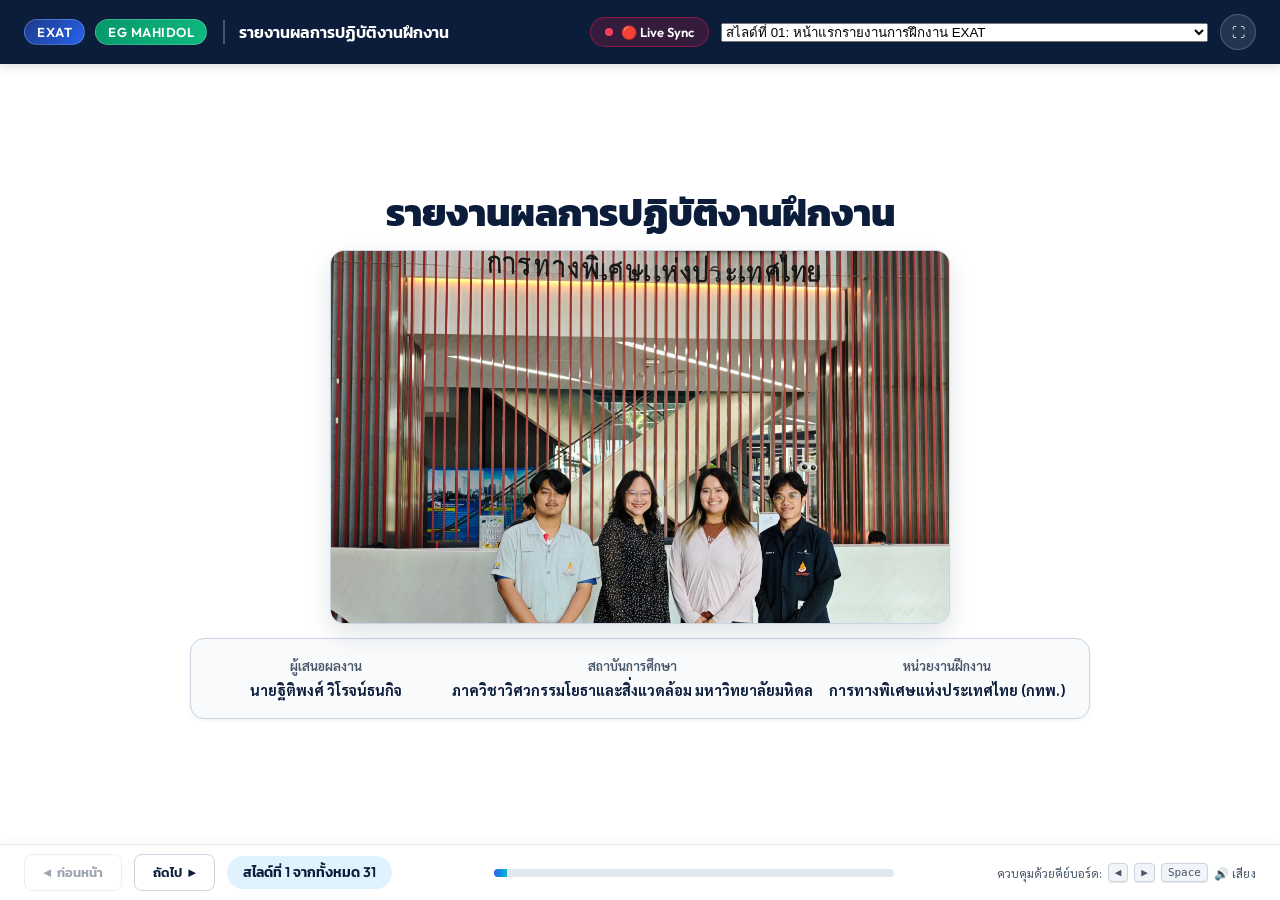
==== commit a6b121ba: "Update index.html presentation with section title edits, font enlargements, and slide 20 traffic div" ====
--- a/index.html
+++ b/index.html
@@ -199,43 +199,43 @@
                   <div style="display: flex; align-items: flex-start; gap: 8px; margin-bottom: 5px; border-bottom: 1.5px solid #f1f5f9; padding-bottom: 3px;">
                     <div class="card-icon" style="flex-shrink: 0; width: 30px; height: 30px; font-size: 14px; background: rgba(37, 99, 235, 0.1);">🛣️</div>
                     <div>
-                      <span style="font-size: 10px; font-weight: 800; color: var(--blue-accent); text-transform: uppercase; letter-spacing: 0.5px;">โครงการที่ 1 • สัญญาที่ 1</span>
-                      <h3 style="font-family: var(--font-heading); font-size: 14px; color: var(--navy-primary); margin: 0; font-weight: 800; line-height: 1.2;">
+                      <span style="font-size: 11px; font-weight: 800; color: var(--blue-accent); text-transform: uppercase; letter-spacing: 0.5px;">โครงการที่ 1 • สัญญาที่ 1</span>
+                      <h3 style="font-family: var(--font-heading); font-size: 15.5px; color: var(--navy-primary); margin: 0; font-weight: 800; line-height: 1.2;">
                         ทางพิเศษสายพระราม 3 - ดาวคะนอง - วงแหวนรอบนอกฯ
                       </h3>
                     </div>
                   </div>
 
                   <!-- High Quality Image Container (220px height) -->
-                  <div style="height: 220px; width: 100%; border-radius: 8px; overflow: hidden; margin-bottom: 5px; border: 1px solid var(--border-light); background: #0b1d3a; box-shadow: 0 4px 10px rgba(0,0,0,0.12); display: flex; align-items: center; justify-content: center;">
+                  <div style="height: 185px; width: 100%; border-radius: 8px; overflow: hidden; margin-bottom: 5px; border: 1px solid var(--border-light); background: #0b1d3a; box-shadow: 0 4px 10px rgba(0,0,0,0.12); display: flex; align-items: center; justify-content: center;">
                     <img src="Photo/Project01.jpg" alt="โครงการทางพิเศษสายพระราม 3 - ดาวคะนอง สัญญาที่ 1" style="width: 100%; height: 100%; object-fit: contain; display: block;">
                   </div>
 
                   <!-- 4 Metric Cards Grid -->
                   <div style="display: grid; grid-template-columns: 1fr 1fr; gap: 6px; margin-bottom: 5px;">
                     <div style="background: #f8fafc; border: 1.5px solid #e2e8f0; border-radius: 6px; padding: 3px 6px; text-align: center;">
-                      <span style="font-size: 9px; color: var(--text-muted); font-weight: 700; text-transform: uppercase; display: block;">ระยะทางรวม</span>
-                      <span style="font-family: var(--font-heading); font-size: 14.5px; font-weight: 800; color: var(--blue-accent);">6.40 กิโลเมตร</span>
+                      <span style="font-size: 11px; color: var(--text-muted); font-weight: 700; text-transform: uppercase; display: block;">ระยะทางรวม</span>
+                      <span style="font-family: var(--font-heading); font-size: 15.5px; font-weight: 800; color: var(--blue-accent);">6.40 กิโลเมตร</span>
                     </div>
                     <div style="background: #f8fafc; border: 1.5px solid #e2e8f0; border-radius: 6px; padding: 3px 6px; text-align: center;">
-                      <span style="font-size: 9px; color: var(--text-muted); font-weight: 700; text-transform: uppercase; display: block;">มูลค่าสัญญา</span>
-                      <span style="font-family: var(--font-heading); font-size: 14.5px; font-weight: 800; color: var(--emerald-accent);">7,359 ล้านบาท</span>
+                      <span style="font-size: 11px; color: var(--text-muted); font-weight: 700; text-transform: uppercase; display: block;">มูลค่าสัญญา</span>
+                      <span style="font-family: var(--font-heading); font-size: 15.5px; font-weight: 800; color: var(--emerald-accent);">7,359 ล้านบาท</span>
                     </div>
                   </div>
 
                   <!-- Detailed Spec Cards -->
                   <div style="display: flex; flex-direction: column; gap: 4px;">
-                    <div style="background: rgba(15, 32, 66, 0.04); border-left: 3.5px solid var(--navy-primary); padding: 4px 8px; border-radius: 4px; font-size: 12.5px; line-height: 1.3; color: var(--navy-primary);">
+                    <div style="background: rgba(15, 32, 66, 0.04); border-left: 3.5px solid var(--navy-primary); padding: 4px 8px; border-radius: 4px; font-size: 13.5px; line-height: 1.4; color: var(--navy-primary);">
                       <strong>🎯 วัตถุประสงค์:</strong> บรรเทาการจราจรติดขัดบนถนนพระราม 2 และสะพานพระราม 9 มุ่งสู่ภาคใต้
                     </div>
-                    <div style="background: rgba(15, 32, 66, 0.04); border-left: 3.5px solid var(--blue-accent); padding: 4px 8px; border-radius: 4px; font-size: 12.5px; line-height: 1.3; color: var(--navy-primary);">
+                    <div style="background: rgba(15, 32, 66, 0.04); border-left: 3.5px solid var(--blue-accent); padding: 4px 8px; border-radius: 4px; font-size: 13.5px; line-height: 1.4; color: var(--navy-primary);">
                       <strong>🏗️ ขอบเขตงาน:</strong> ทางยกระดับ 6 ช่องจราจร เกาะกลางถนนพระราม 2 (กม.13+000 ถึง รพ.นครธน)
                     </div>
                   </div>
                 </div>
 
                 <!-- Footer Contracting Info -->
-                <div style="margin-top: 4px; padding-top: 4px; border-top: 1px dashed var(--border-light); display: flex; justify-content: space-between; font-size: 11.5px; color: var(--navy-primary); font-weight: 600;">
+                <div style="margin-top: 4px; padding-top: 4px; border-top: 1px dashed var(--border-light); display: flex; justify-content: space-between; font-size: 12.5px; color: var(--navy-primary); font-weight: 600;">
                   <span><strong>ผู้รับจ้าง:</strong> UN-CC Joint Venture</span>
                   <span><strong>ลงนาม:</strong> 11 ต.ค. 2564</span>
                 </div>
@@ -248,43 +248,43 @@
                   <div style="display: flex; align-items: flex-start; gap: 8px; margin-bottom: 5px; border-bottom: 1.5px solid #f1f5f9; padding-bottom: 3px;">
                     <div class="card-icon" style="flex-shrink: 0; width: 30px; height: 30px; font-size: 14px; background: rgba(37, 99, 235, 0.1);">🌉</div>
                     <div>
-                      <span style="font-size: 10px; font-weight: 800; color: var(--blue-accent); text-transform: uppercase; letter-spacing: 0.5px;">โครงการที่ 2 • ส่วนต่อขยาย</span>
-                      <h3 style="font-family: var(--font-heading); font-size: 14px; color: var(--navy-primary); margin: 0; font-weight: 800; line-height: 1.2;">
+                      <span style="font-size: 11px; font-weight: 800; color: var(--blue-accent); text-transform: uppercase; letter-spacing: 0.5px;">โครงการที่ 2 • ส่วนต่อขยาย</span>
+                      <h3 style="font-family: var(--font-heading); font-size: 15.5px; color: var(--navy-primary); margin: 0; font-weight: 800; line-height: 1.2;">
                         ทางพิเศษฉลองรัชส่วนต่อขยาย (จตุโชติ - ลำลูกกา)
                       </h3>
                     </div>
                   </div>
 
                   <!-- High Quality Image Container (220px height) -->
-                  <div style="height: 220px; width: 100%; border-radius: 8px; overflow: hidden; margin-bottom: 5px; border: 1px solid var(--border-light); background: #0b1d3a; box-shadow: 0 4px 10px rgba(0,0,0,0.12); display: flex; align-items: center; justify-content: center;">
+                  <div style="height: 185px; width: 100%; border-radius: 8px; overflow: hidden; margin-bottom: 5px; border: 1px solid var(--border-light); background: #0b1d3a; box-shadow: 0 4px 10px rgba(0,0,0,0.12); display: flex; align-items: center; justify-content: center;">
                     <img src="Photo/Pic-2-1024x569.jpg" alt="โครงการทางพิเศษฉลองรัชส่วนต่อขยาย" style="width: 100%; height: 100%; object-fit: contain; display: block;">
                   </div>
 
                   <!-- 4 Metric Cards Grid -->
                   <div style="display: grid; grid-template-columns: 1fr 1fr; gap: 6px; margin-bottom: 5px;">
                     <div style="background: #f8fafc; border: 1.5px solid #e2e8f0; border-radius: 6px; padding: 3px 6px; text-align: center;">
-                      <span style="font-size: 9px; color: var(--text-muted); font-weight: 700; text-transform: uppercase; display: block;">ระยะทางรวม</span>
-                      <span style="font-family: var(--font-heading); font-size: 14.5px; font-weight: 800; color: var(--blue-accent);">16.21 กิโลเมตร</span>
+                      <span style="font-size: 11px; color: var(--text-muted); font-weight: 700; text-transform: uppercase; display: block;">ระยะทางรวม</span>
+                      <span style="font-family: var(--font-heading); font-size: 15.5px; font-weight: 800; color: var(--blue-accent);">16.21 กิโลเมตร</span>
                     </div>
                     <div style="background: #f8fafc; border: 1.5px solid #e2e8f0; border-radius: 6px; padding: 3px 6px; text-align: center;">
-                      <span style="font-size: 9px; color: var(--text-muted); font-weight: 700; text-transform: uppercase; display: block;">มูลค่าสัญญา</span>
-                      <span style="font-family: var(--font-heading); font-size: 14.5px; font-weight: 800; color: var(--emerald-accent);">18,699.93 ล้านบาท</span>
+                      <span style="font-size: 11px; color: var(--text-muted); font-weight: 700; text-transform: uppercase; display: block;">มูลค่าสัญญา</span>
+                      <span style="font-family: var(--font-heading); font-size: 15.5px; font-weight: 800; color: var(--emerald-accent);">18,699.93 ล้านบาท</span>
                     </div>
                   </div>
 
                   <!-- Detailed Spec Cards -->
                   <div style="display: flex; flex-direction: column; gap: 4px;">
-                    <div style="background: rgba(15, 32, 66, 0.04); border-left: 3.5px solid var(--navy-primary); padding: 4px 8px; border-radius: 4px; font-size: 12.5px; line-height: 1.3; color: var(--navy-primary);">
+                    <div style="background: rgba(15, 32, 66, 0.04); border-left: 3.5px solid var(--navy-primary); padding: 4px 8px; border-radius: 4px; font-size: 13.5px; line-height: 1.4; color: var(--navy-primary);">
                       <strong>🎯 วัตถุประสงค์:</strong> ลดการจราจรสะสมบนมอเตอร์เวย์ M9 รองรับการขยายตัวย่านลำลูกกาและปทุมธานี
                     </div>
-                    <div style="background: rgba(15, 32, 66, 0.04); border-left: 3.5px solid var(--blue-accent); padding: 4px 8px; border-radius: 4px; font-size: 12.5px; line-height: 1.3; color: var(--navy-primary);">
+                    <div style="background: rgba(15, 32, 66, 0.04); border-left: 3.5px solid var(--blue-accent); padding: 4px 8px; border-radius: 4px; font-size: 13.5px; line-height: 1.4; color: var(--navy-primary);">
                       <strong>🏗️ ขอบเขตงาน:</strong> ต่อขยายจากด่านจตุโชติ ผ่านถนนหทัยราษฎร์ ถนนนิมิตใหม่ สิ้นสุดที่ถนนลำลูกกา
                     </div>
                   </div>
                 </div>
 
                 <!-- Footer Contracting Info -->
-                <div style="margin-top: 4px; padding-top: 4px; border-top: 1px dashed var(--border-light); display: flex; justify-content: space-between; font-size: 11.5px; color: var(--navy-primary); font-weight: 600;">
+                <div style="margin-top: 4px; padding-top: 4px; border-top: 1px dashed var(--border-light); display: flex; justify-content: space-between; font-size: 12.5px; color: var(--navy-primary); font-weight: 600;">
                   <span><strong>ผู้รับจ้าง:</strong> ITD (บมจ. อิตาเลียนไทย)</span>
                   <span><strong>ลงนาม:</strong> 22 ส.ค. 2567</span>
                 </div>
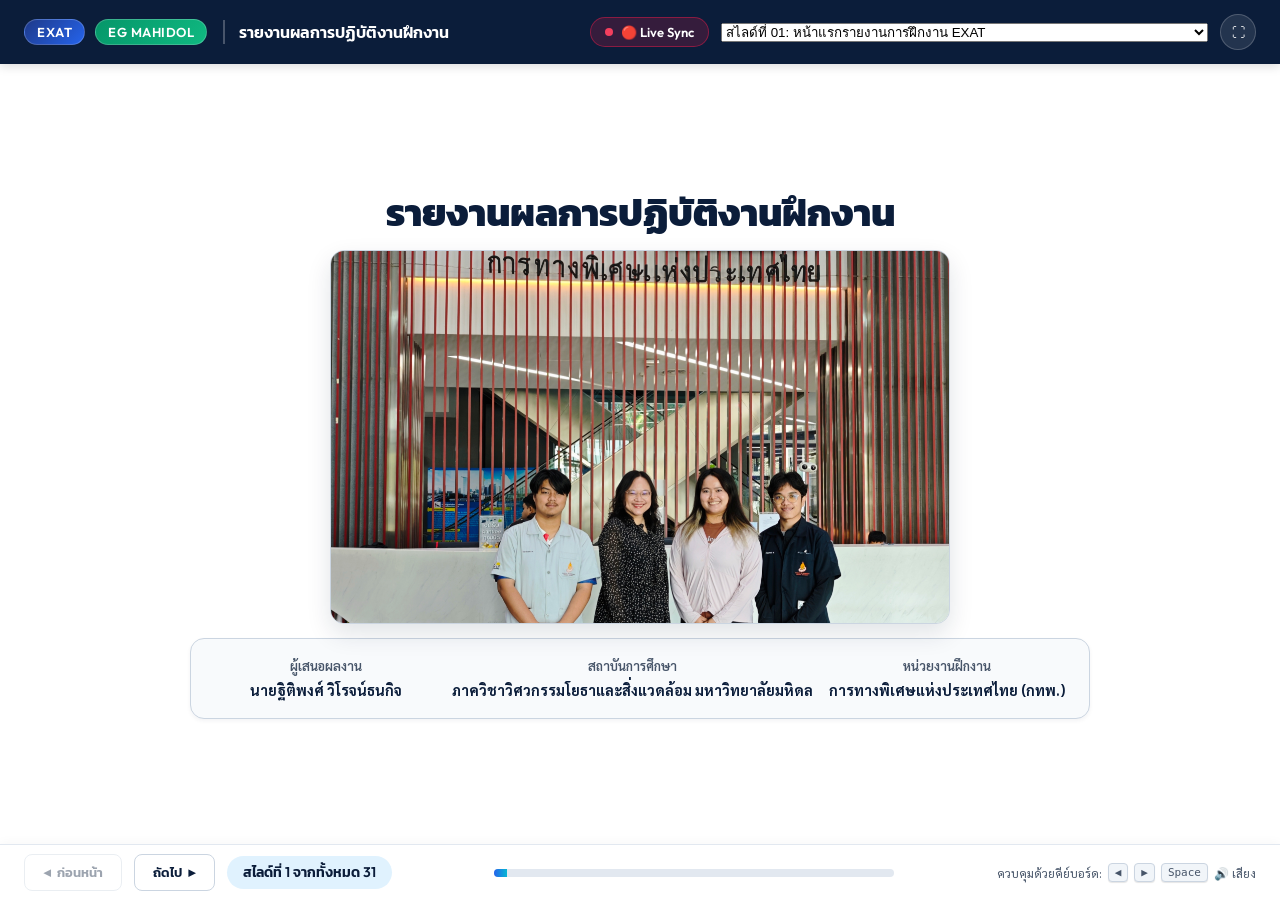
==== commit c652ed29: "Enlarge slide 3 project images height to 230px" ====
--- a/index.html
+++ b/index.html
@@ -207,7 +207,7 @@
                   </div>
 
                   <!-- High Quality Image Container (220px height) -->
-                  <div style="height: 185px; width: 100%; border-radius: 8px; overflow: hidden; margin-bottom: 5px; border: 1px solid var(--border-light); background: #0b1d3a; box-shadow: 0 4px 10px rgba(0,0,0,0.12); display: flex; align-items: center; justify-content: center;">
+                  <div style="height: 230px; width: 100%; border-radius: 8px; overflow: hidden; margin-bottom: 5px; border: 1px solid var(--border-light); background: #0b1d3a; box-shadow: 0 4px 10px rgba(0,0,0,0.12); display: flex; align-items: center; justify-content: center;">
                     <img src="Photo/Project01.jpg" alt="โครงการทางพิเศษสายพระราม 3 - ดาวคะนอง สัญญาที่ 1" style="width: 100%; height: 100%; object-fit: contain; display: block;">
                   </div>
 
@@ -256,7 +256,7 @@
                   </div>
 
                   <!-- High Quality Image Container (220px height) -->
-                  <div style="height: 185px; width: 100%; border-radius: 8px; overflow: hidden; margin-bottom: 5px; border: 1px solid var(--border-light); background: #0b1d3a; box-shadow: 0 4px 10px rgba(0,0,0,0.12); display: flex; align-items: center; justify-content: center;">
+                  <div style="height: 230px; width: 100%; border-radius: 8px; overflow: hidden; margin-bottom: 5px; border: 1px solid var(--border-light); background: #0b1d3a; box-shadow: 0 4px 10px rgba(0,0,0,0.12); display: flex; align-items: center; justify-content: center;">
                     <img src="Photo/Pic-2-1024x569.jpg" alt="โครงการทางพิเศษฉลองรัชส่วนต่อขยาย" style="width: 100%; height: 100%; object-fit: contain; display: block;">
                   </div>
 
@@ -788,7 +788,7 @@
                 <div>
                   <div class="card-title" style="font-size: 20px; font-weight: 800; margin-bottom: 10px;">
                     <div class="card-icon" style="background: rgba(37, 99, 235, 0.1);">📉</div>
-                    <span>ลูกเล่นจำลองการทรุดตัวเสาเข็ม (Static Load Test Cycle Simulator)</span>
+                    <span>การทรุดตัวเสาเข็ม (Static Load Test Cycle Simulator)</span>
                   </div>
 
                   <!-- Tested Pile Identification Badge (Added on top as requested) -->
